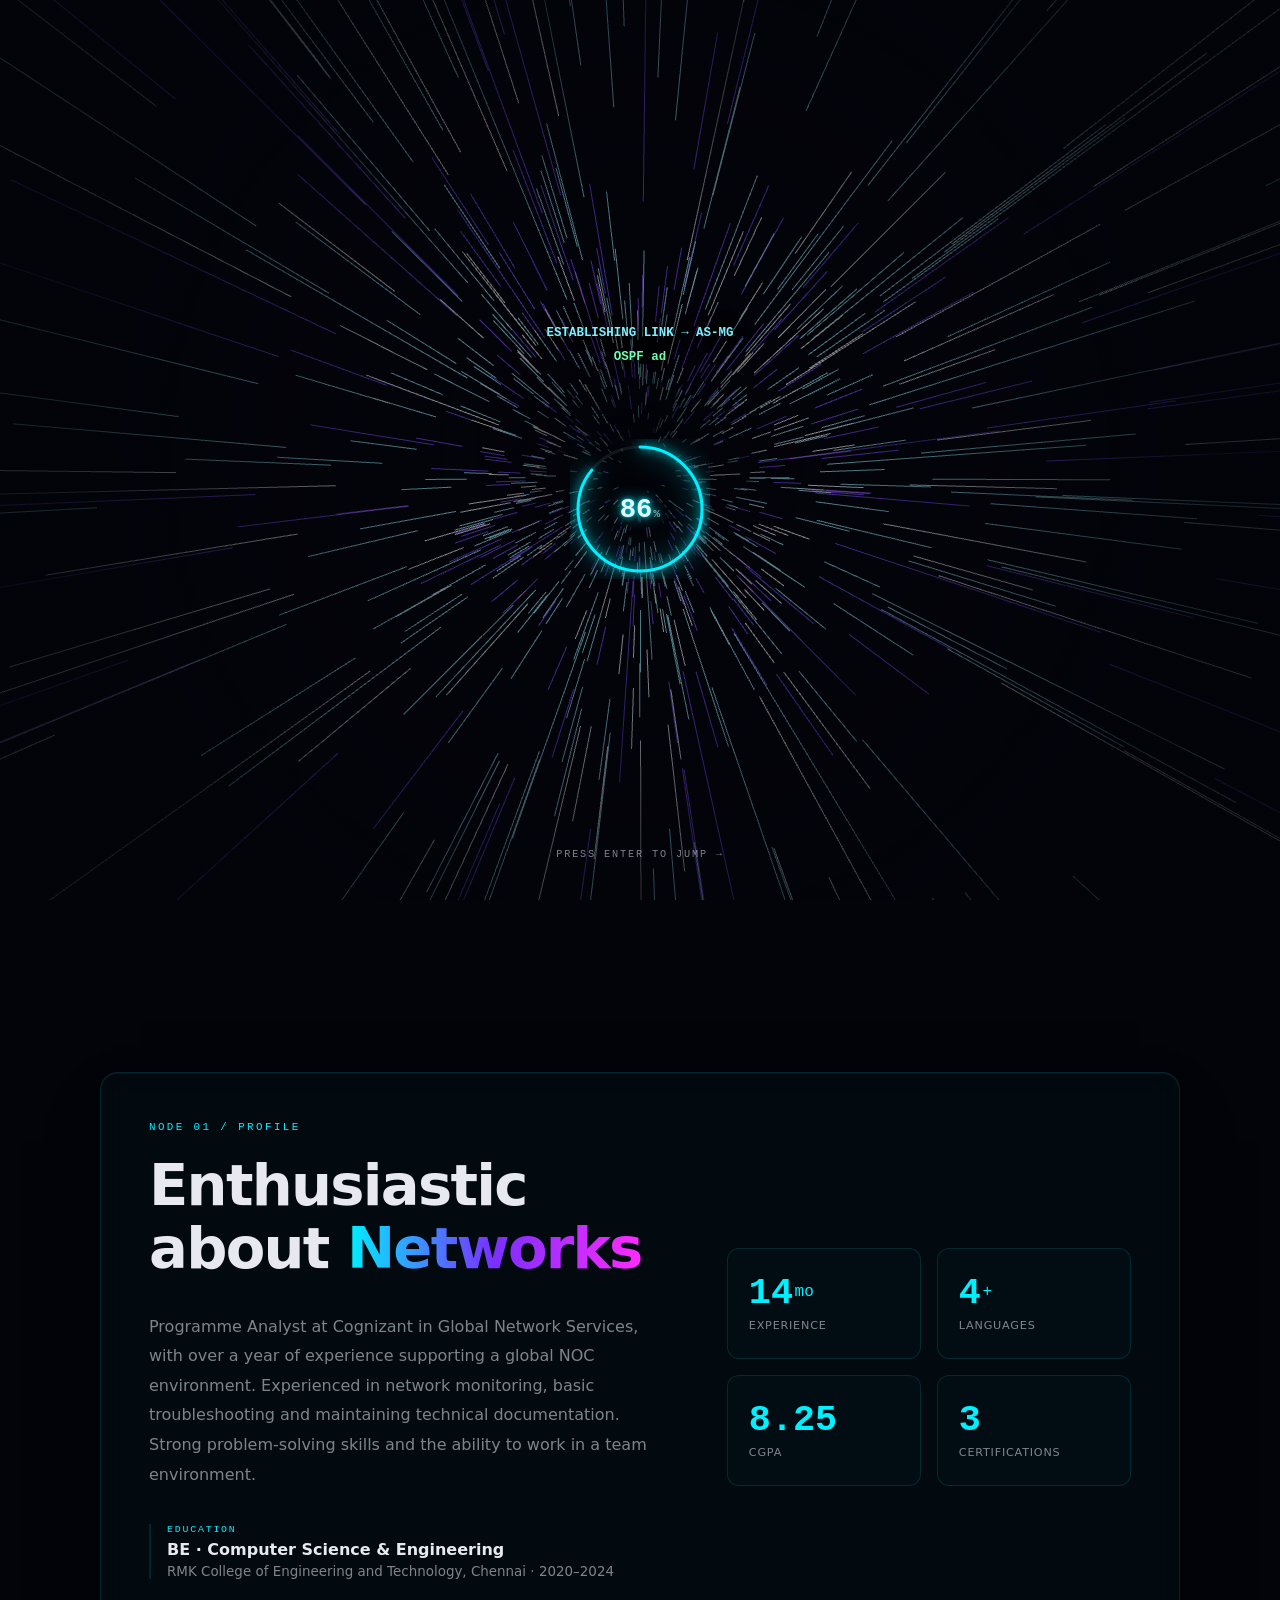
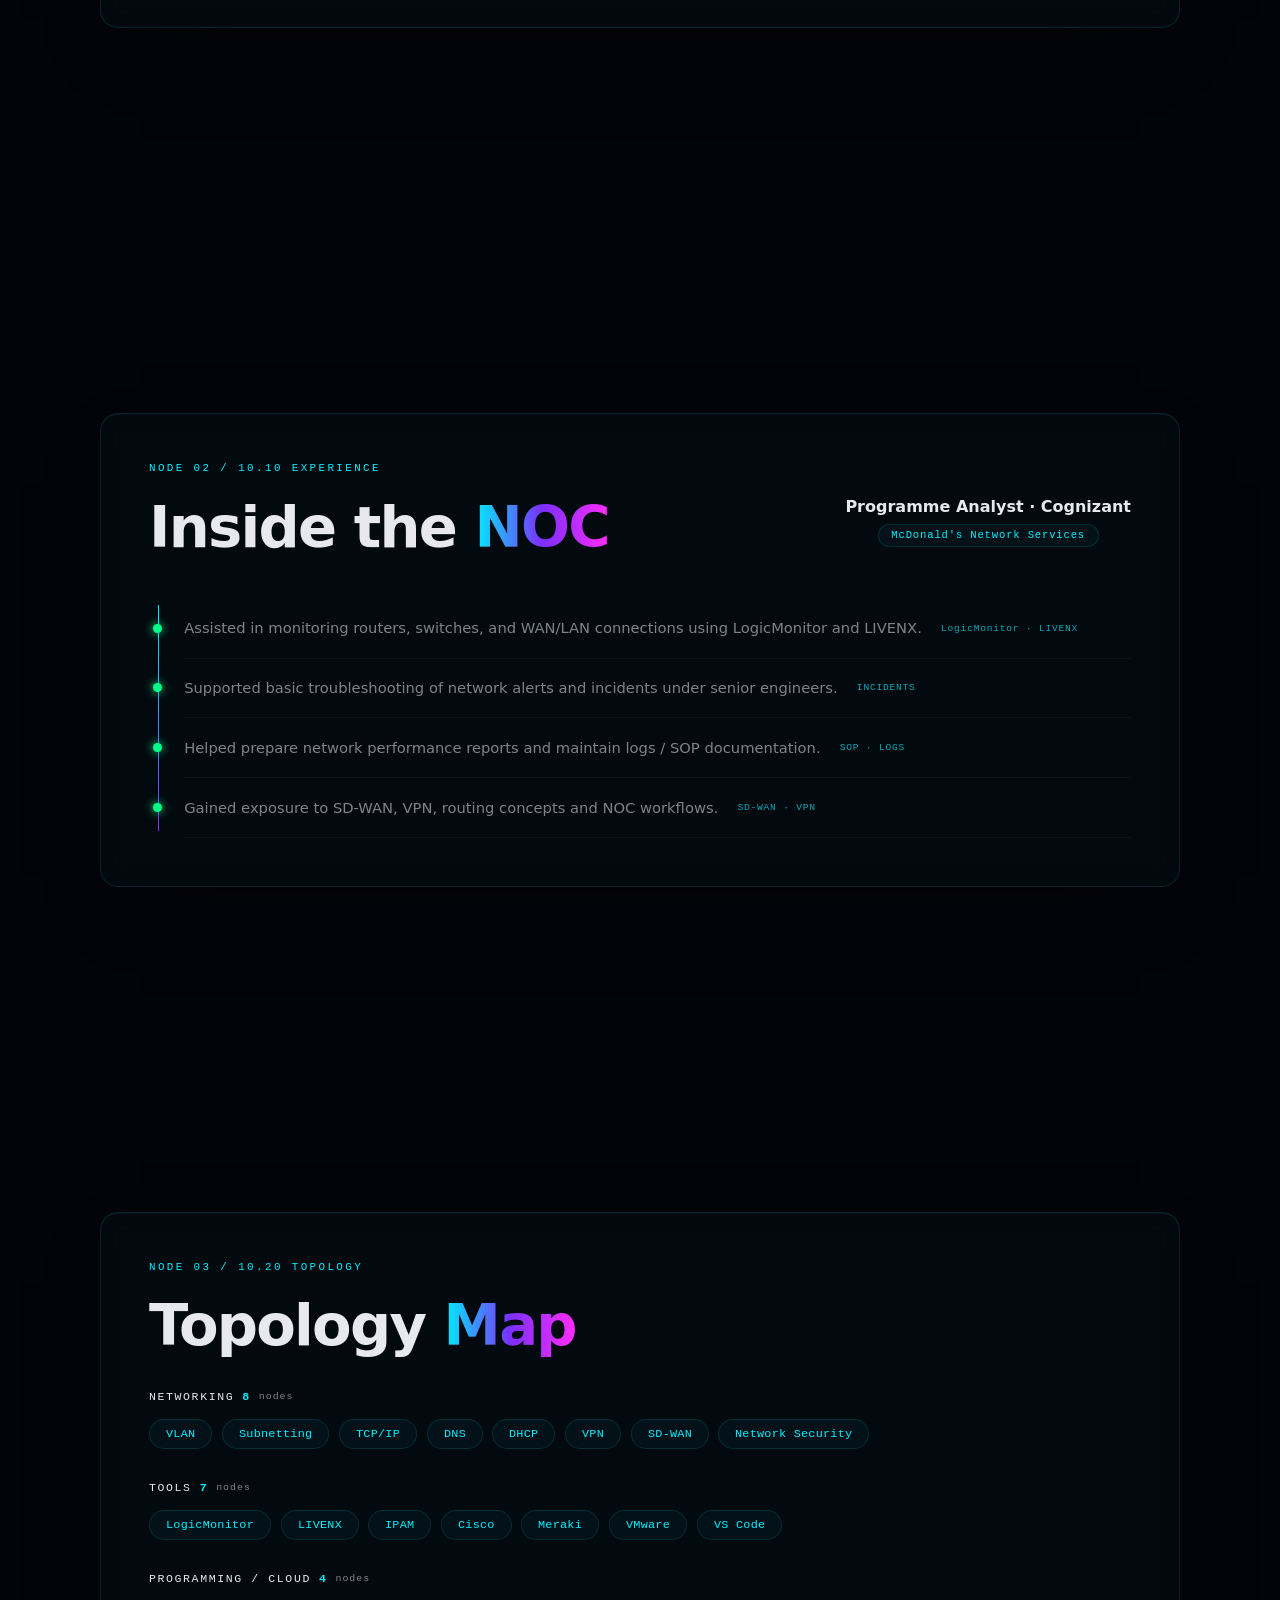
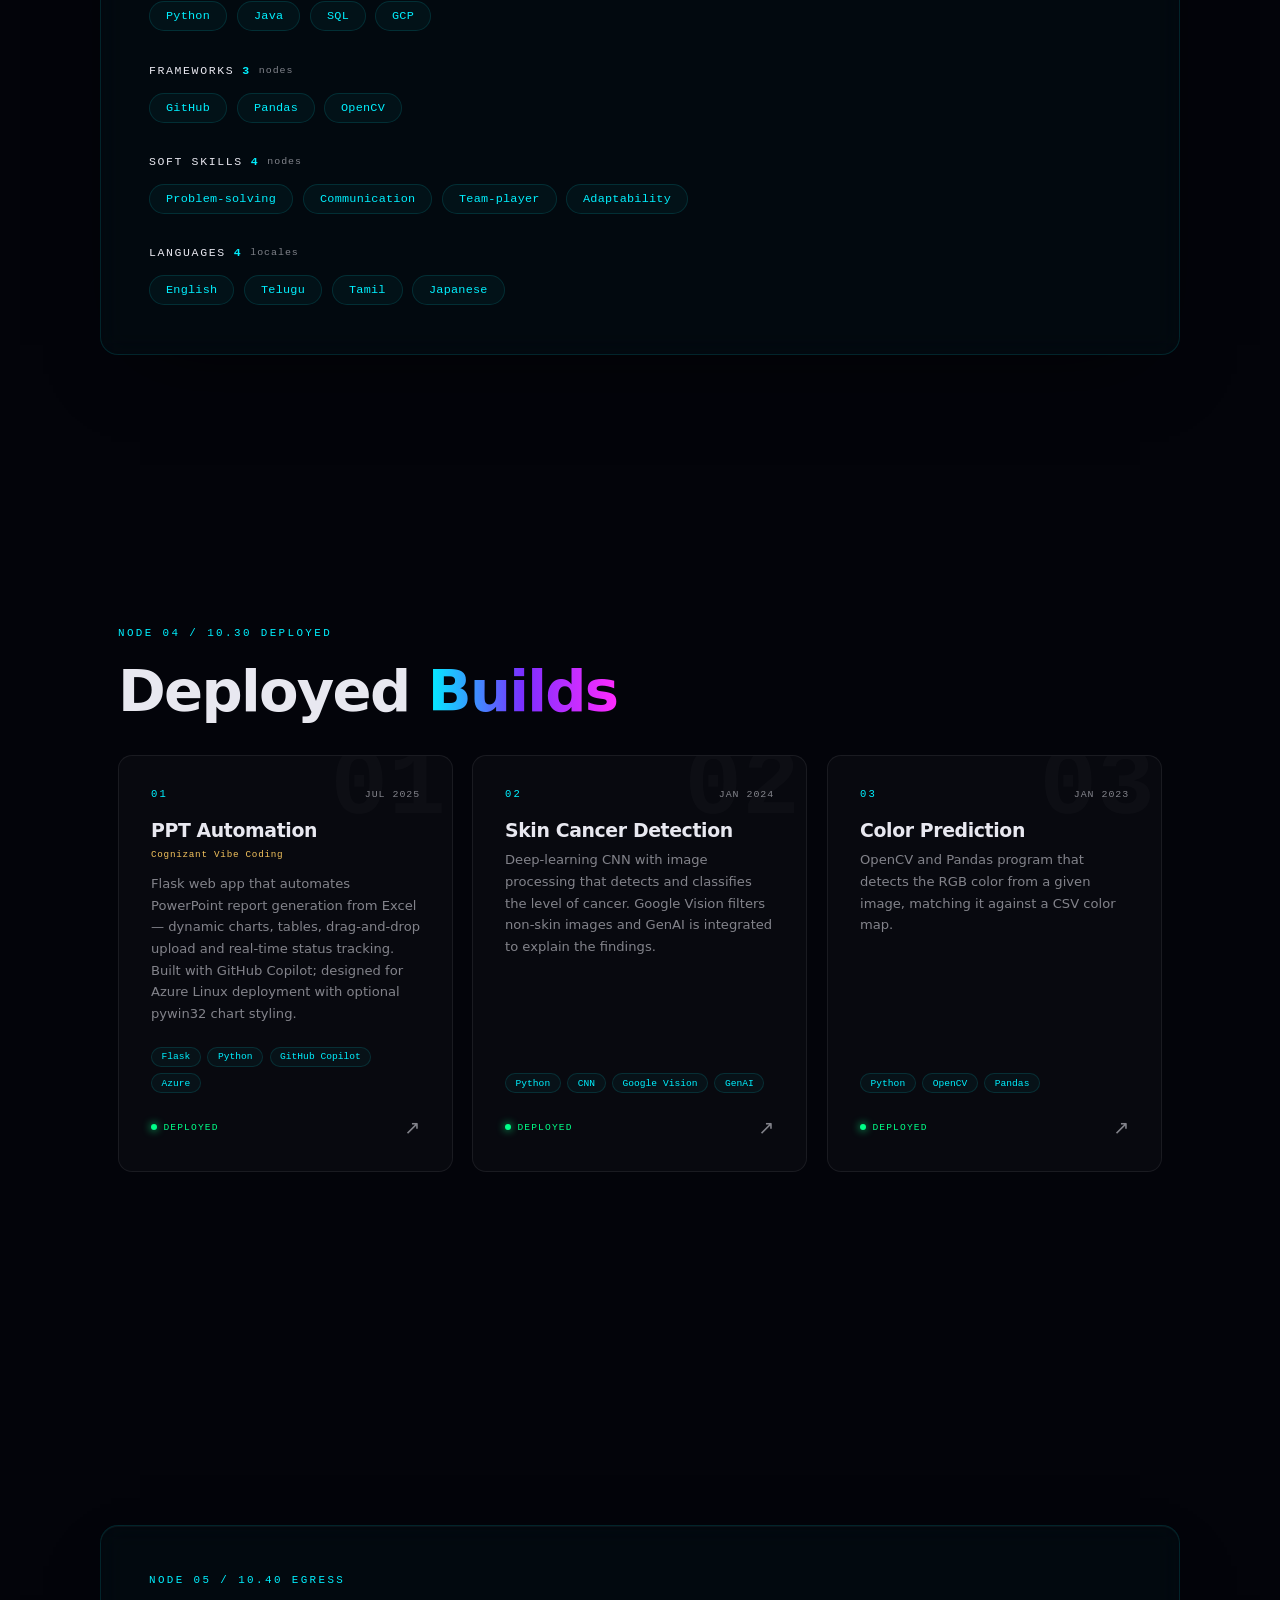
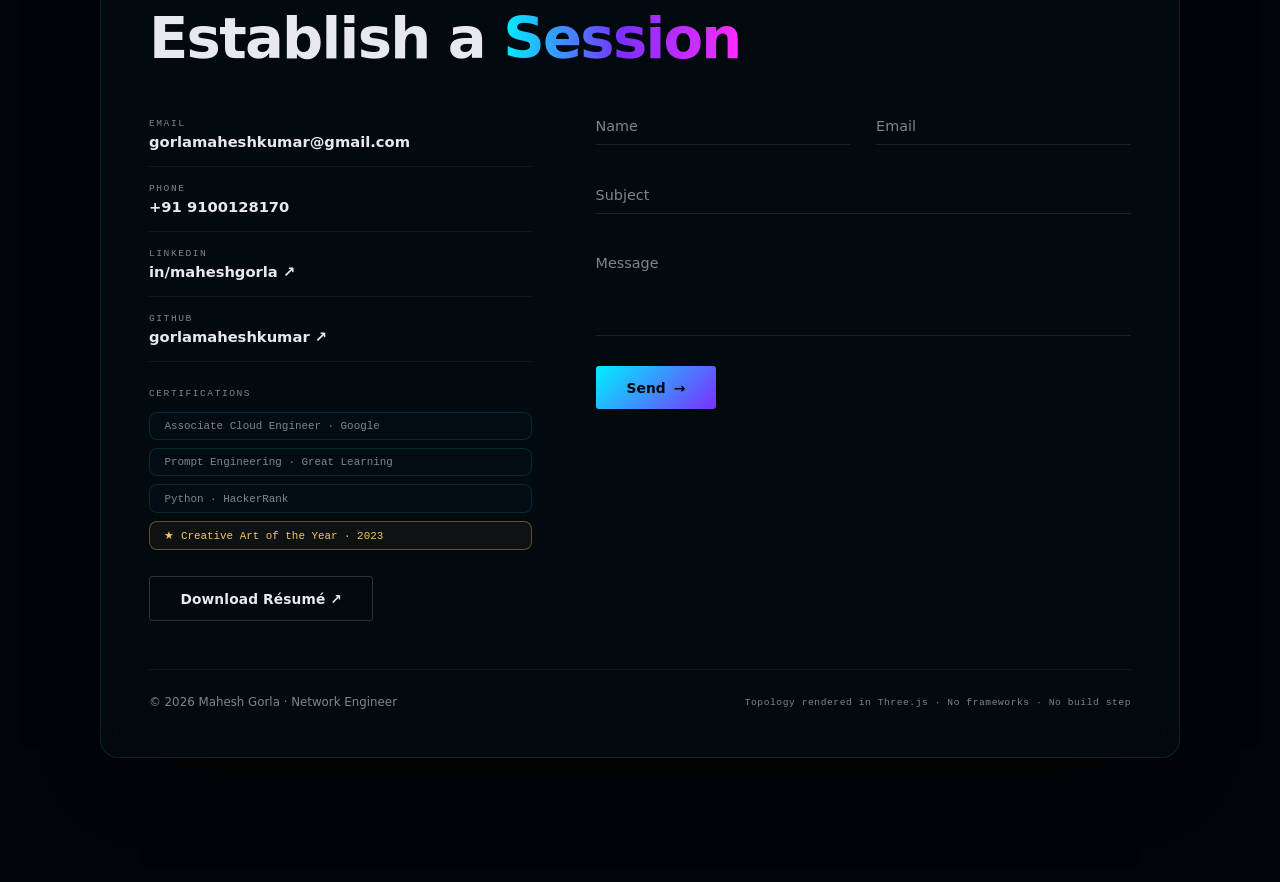
==== index.html @ e157c383 "NOC Portfolio NOC Portfolio" ====
<!DOCTYPE html>
<html lang="en">
<head>
  <meta charset="UTF-8"/>
  <meta name="viewport" content="width=device-width, initial-scale=1.0"/>
  <title>Mahesh Gorla — Programme Analyst</title>
  <meta name="description" content="Mahesh Gorla — Programme Analyst at Cognizant, Global Network Services. Monitoring, troubleshooting and automation. Built with Three.js."/>
  <meta name="theme-color" content="#03040a"/>
  <link rel="stylesheet" href="fonts.css"/>
  <link rel="stylesheet" href="style.css"/>
  <script src="three.min.js"></script>
</head>
<body>

  <!-- ── Preloader: warp jump + boot handshake ── -->
  <div id="preloader" role="status" aria-busy="true" aria-label="Loading">
    <canvas id="bolt" aria-hidden="true"></canvas>
    <div class="pl-center">
      <pre id="pl-log" aria-hidden="true"></pre>
      <div class="pl-ring">
        <svg viewBox="0 0 140 140" aria-hidden="true">
          <circle class="ring-track" cx="70" cy="70" r="62"></circle>
          <circle class="ring-prog" cx="70" cy="70" r="62"></circle>
        </svg>
        <div class="pl-pct"><span id="pl-num">0</span><i>%</i></div>
      </div>
    </div>
    <button type="button" class="pl-skip" id="pl-skip">press Enter to jump →</button>
  </div>

  <!-- ── GPU lattice ── -->
  <canvas id="c"></canvas>

  <!-- ── Scroll progress meridian ── -->
  <div id="meridian"><span id="meridian-fill"></span></div>

  <!-- ── Nav ── -->
  <nav id="nav">
    <a class="logo" href="#hero" aria-label="Home">MG<span>.</span></a>
    <ul class="links">
      <li><a href="#about">01 / Profile</a></li>
      <li><a href="#experience">02 / NOC</a></li>
      <li><a href="#skills">03 / Topology</a></li>
      <li><a href="#projects">04 / Builds</a></li>
      <li><a href="#contact">05 / Egress</a></li>
    </ul>
    <button id="burger" type="button" aria-label="Menu" aria-expanded="false" aria-controls="overlay"><span></span><span></span></button>
  </nav>

  <div id="overlay" class="overlay">
    <ul>
      <li><a href="#about">01 / Profile</a></li>
      <li><a href="#experience">02 / NOC</a></li>
      <li><a href="#skills">03 / Topology</a></li>
      <li><a href="#projects">04 / Builds</a></li>
      <li><a href="#contact">05 / Egress</a></li>
    </ul>
  </div>

  <!-- ════════ HERO / INGRESS ════════ -->
  <section id="hero" class="panel">
    <div class="hero-inner">
      <p class="eyebrow" data-fx>PROGRAMME ANALYST · GLOBAL NETWORK SERVICES</p>
      <h1>
        <span class="line" data-split>Mahesh</span>
        <span class="line grad" data-split>Gorla</span>
      </h1>
      <p class="sub" data-fx>Monitoring routers, switches &amp; WAN/LAN across a global network — 1y 2m at Cognizant.</p>
      <div class="actions" data-fx>
        <a href="#experience" class="btn-p" data-mag>Trace the Route</a>
        <a href="Resume.pdf" target="_blank" rel="noopener noreferrer" class="btn-g" data-mag aria-label="Open résumé PDF (opens in new tab)">Resume <span class="arr" aria-hidden="true">↗</span></a>
      </div>
      <div class="hud" data-fx>
        <span class="led"></span> NODE&nbsp;AS-MG &nbsp;·&nbsp; STATUS&nbsp;<b>UP</b> &nbsp;·&nbsp; UPTIME&nbsp;<b>1y&nbsp;2m</b>
      </div>
    </div>
    <div class="scroll-cue" data-fx><span>scroll</span><i></i></div>
  </section>

  <!-- ════════ NODE 01 / PROFILE ════════ -->
  <section id="about" class="panel">
    <div class="glass wrap">
      <p class="label r">NODE 01 / PROFILE</p>
      <div class="about-grid">
        <div>
          <h2 class="r" data-h2>Enthusiastic about <em>Networks</em></h2>
          <p class="bio r">
            Programme Analyst at Cognizant in Global Network Services, with over a year of
            experience supporting a global NOC environment. Experienced in network monitoring,
            basic troubleshooting and maintaining technical documentation. Strong problem-solving
            skills and the ability to work in a team environment.
          </p>
          <div class="edu r">
            <span class="edu-k">EDUCATION</span>
            <strong>BE · Computer Science &amp; Engineering</strong>
            <span class="edu-v">RMK College of Engineering and Technology, Chennai · 2020–2024</span>
          </div>
        </div>
        <div class="stats r">
          <div class="sc"><span class="sn" data-n="14">0</span><sup>mo</sup><p>Experience</p></div>
          <div class="sc"><span class="sn" data-n="4">0</span><sup>+</sup><p>Languages</p></div>
          <div class="sc"><span class="sn" data-n="8.25" data-dec="2">0</span><p>CGPA</p></div>
          <div class="sc"><span class="sn" data-n="3">0</span><p>Certifications</p></div>
        </div>
      </div>
    </div>
  </section>

  <!-- ════════ NODE 02 / EXPERIENCE / THE NOC ════════ -->
  <section id="experience" class="panel">
    <div class="glass wrap">
      <p class="label r">NODE 02 / 10.10 EXPERIENCE</p>
      <div class="exp-head r">
        <h2 data-h2>Inside the <em>NOC</em></h2>
        <div class="exp-role">
          <strong>Programme Analyst · Cognizant</strong>
          <span class="client-chip">McDonald's Network Services</span>
        </div>
      </div>
      <div class="feed">
        <div class="feed-spine"></div>
        <div class="feed-row r">
          <span class="led-box"><span class="led2"></span></span>
          <p>Assisted in monitoring routers, switches, and WAN/LAN connections using LogicMonitor and LIVENX.</p>
          <span class="feed-tag">LogicMonitor · LIVENX</span>
        </div>
        <div class="feed-row r">
          <span class="led-box"><span class="led2"></span></span>
          <p>Supported basic troubleshooting of network alerts and incidents under senior engineers.</p>
          <span class="feed-tag">INCIDENTS</span>
        </div>
        <div class="feed-row r">
          <span class="led-box"><span class="led2"></span></span>
          <p>Helped prepare network performance reports and maintain logs / SOP documentation.</p>
          <span class="feed-tag">SOP · LOGS</span>
        </div>
        <div class="feed-row r">
          <span class="led-box"><span class="led2"></span></span>
          <p>Gained exposure to SD-WAN, VPN, routing concepts and NOC workflows.</p>
          <span class="feed-tag">SD-WAN · VPN</span>
        </div>
      </div>
    </div>
  </section>

  <!-- ════════ NODE 03 / SKILLS / TOPOLOGY ════════ -->
  <section id="skills" class="panel">
    <div class="glass wrap">
      <p class="label r">NODE 03 / 10.20 TOPOLOGY</p>
      <h2 class="r" data-h2>Topology <em>Map</em></h2>
      <div class="clusters">
        <div class="cluster r">
          <div class="cl-head">NETWORKING <span class="cl-count" data-n="8">0</span><i>nodes</i></div>
          <div class="chips">
            <span data-mag>VLAN</span><span data-mag>Subnetting</span><span data-mag>TCP/IP</span><span data-mag>DNS</span>
            <span data-mag>DHCP</span><span data-mag>VPN</span><span data-mag>SD-WAN</span><span data-mag>Network Security</span>
          </div>
        </div>
        <div class="cluster r">
          <div class="cl-head">TOOLS <span class="cl-count" data-n="7">0</span><i>nodes</i></div>
          <div class="chips">
            <span data-mag>LogicMonitor</span><span data-mag>LIVENX</span><span data-mag>IPAM</span><span data-mag>Cisco</span>
            <span data-mag>Meraki</span><span data-mag>VMware</span><span data-mag>VS Code</span>
          </div>
        </div>
        <div class="cluster r">
          <div class="cl-head">PROGRAMMING / CLOUD <span class="cl-count" data-n="4">0</span><i>nodes</i></div>
          <div class="chips">
            <span data-mag>Python</span><span data-mag>Java</span><span data-mag>SQL</span><span data-mag>GCP</span>
          </div>
        </div>
        <div class="cluster r">
          <div class="cl-head">FRAMEWORKS <span class="cl-count" data-n="3">0</span><i>nodes</i></div>
          <div class="chips">
            <span data-mag>GitHub</span><span data-mag>Pandas</span><span data-mag>OpenCV</span>
          </div>
        </div>
        <div class="cluster r">
          <div class="cl-head">SOFT SKILLS <span class="cl-count" data-n="4">0</span><i>nodes</i></div>
          <div class="chips">
            <span data-mag>Problem-solving</span><span data-mag>Communication</span><span data-mag>Team-player</span><span data-mag>Adaptability</span>
          </div>
        </div>
        <div class="cluster r">
          <div class="cl-head">LANGUAGES <span class="cl-count" data-n="4">0</span><i>locales</i></div>
          <div class="chips">
            <span data-mag>English</span><span data-mag>Telugu</span><span data-mag>Tamil</span><span data-mag>Japanese</span>
          </div>
        </div>
      </div>
    </div>
  </section>

  <!-- ════════ NODE 04 / PROJECTS / DEPLOYED ════════ -->
  <section id="projects" class="panel">
    <div class="wrap">
      <p class="label r">NODE 04 / 10.30 DEPLOYED</p>
      <h2 class="r" data-h2>Deployed <em>Builds</em></h2>
      <div class="proj-grid">

        <a href="https://github.com/gorlamaheshkumar" target="_blank" rel="noopener noreferrer" class="pcard r" data-tilt>
          <span class="pc-watermark">01</span>
          <div class="pc-top"><span class="pc-num">01</span><span class="pc-date">JUL 2025</span></div>
          <h3>PPT Automation</h3>
          <span class="pc-flag">Cognizant Vibe Coding</span>
          <p>Flask web app that automates PowerPoint report generation from Excel — dynamic charts, tables, drag-and-drop upload and real-time status tracking. Built with GitHub Copilot; designed for Azure Linux deployment with optional pywin32 chart styling.</p>
          <div class="pc-tech"><span>Flask</span><span>Python</span><span>GitHub Copilot</span><span>Azure</span></div>
          <div class="pc-foot"><span class="pc-status"><i></i> DEPLOYED</span><span class="pc-arrow" aria-hidden="true">↗</span></div>
        </a>

        <a href="https://github.com/gorlamaheshkumar" target="_blank" rel="noopener noreferrer" class="pcard r" data-tilt>
          <span class="pc-watermark">02</span>
          <div class="pc-top"><span class="pc-num">02</span><span class="pc-date">JAN 2024</span></div>
          <h3>Skin Cancer Detection</h3>
          <p>Deep-learning CNN with image processing that detects and classifies the level of cancer. Google Vision filters non-skin images and GenAI is integrated to explain the findings.</p>
          <div class="pc-tech"><span>Python</span><span>CNN</span><span>Google Vision</span><span>GenAI</span></div>
          <div class="pc-foot"><span class="pc-status"><i></i> DEPLOYED</span><span class="pc-arrow" aria-hidden="true">↗</span></div>
        </a>

        <a href="https://github.com/gorlamaheshkumar" target="_blank" rel="noopener noreferrer" class="pcard r" data-tilt>
          <span class="pc-watermark">03</span>
          <div class="pc-top"><span class="pc-num">03</span><span class="pc-date">JAN 2023</span></div>
          <h3>Color Prediction</h3>
          <p>OpenCV and Pandas program that detects the RGB color from a given image, matching it against a CSV color map.</p>
          <div class="pc-tech"><span>Python</span><span>OpenCV</span><span>Pandas</span></div>
          <div class="pc-foot"><span class="pc-status"><i></i> DEPLOYED</span><span class="pc-arrow" aria-hidden="true">↗</span></div>
        </a>

      </div>
      <div class="proj-foot r">
        <a href="https://github.com/gorlamaheshkumar" target="_blank" rel="noopener noreferrer" class="btn-g" data-mag aria-label="All builds on GitHub (opens in new tab)">All builds on GitHub →</a>
      </div>
    </div>
  </section>

  <!-- ════════ NODE 05 / EGRESS / CONTACT ════════ -->
  <section id="contact" class="panel">
    <div class="glass wrap">
      <p class="label r">NODE 05 / 10.40 EGRESS</p>
      <h2 class="r" data-h2>Establish a <em>Session</em></h2>
      <div class="contact-grid">
        <div class="c-info r">
          <button class="ci copy" data-copy="gorlamaheshkumar@gmail.com">
            <span>EMAIL</span><strong>gorlamaheshkumar@gmail.com</strong>
          </button>
          <button class="ci copy" data-copy="+91 9100128170">
            <span>PHONE</span><strong>+91 9100128170</strong>
          </button>
          <a class="ci" href="https://www.linkedin.com/in/maheshgorla" target="_blank" rel="noopener noreferrer" aria-label="LinkedIn profile (opens in new tab)">
            <span>LINKEDIN</span><strong>in/maheshgorla ↗</strong>
          </a>
          <a class="ci" href="https://github.com/gorlamaheshkumar" target="_blank" rel="noopener noreferrer" aria-label="GitHub profile (opens in new tab)">
            <span>GITHUB</span><strong>gorlamaheshkumar ↗</strong>
          </a>
          <div class="certs">
            <span class="certs-k">CERTIFICATIONS</span>
            <span class="cert-chip">Associate Cloud Engineer · Google</span>
            <span class="cert-chip">Prompt Engineering · Great Learning</span>
            <span class="cert-chip">Python · HackerRank</span>
            <span class="cert-chip gold" data-mag>★ Creative Art of the Year · 2023</span>
          </div>
          <a href="Resume.pdf" target="_blank" rel="noopener noreferrer" class="btn-g res-btn" data-mag aria-label="Download résumé PDF (opens in new tab)">Download Résumé ↗</a>
        </div>

        <form id="cf" class="r">
          <div class="row2">
            <div class="fg"><input id="fn" type="text" placeholder=" " required/><label for="fn">Name</label><i></i></div>
            <div class="fg"><input id="fe" type="email" placeholder=" " required/><label for="fe">Email</label><i></i></div>
          </div>
          <div class="fg"><input id="fs" type="text" placeholder=" " required/><label for="fs">Subject</label><i></i></div>
          <div class="fg"><textarea id="fm" rows="4" placeholder=" " required></textarea><label for="fm">Message</label><i></i></div>
          <button type="submit" class="btn-p sub-btn" data-mag><span>Send</span><span class="arr" aria-hidden="true">→</span></button>
          <p id="cf-status" class="sr-only" role="status" aria-live="polite"></p>
        </form>
      </div>
      <footer>
        <span>© 2026 Mahesh Gorla · Network Engineer</span>
        <span class="fm">Topology rendered in Three.js · No frameworks · No build step</span>
      </footer>
    </div>
  </section>

  <!-- copy toast -->
  <div id="toast"></div>

  <script src="main.js"></script>
</body>
</html>
---- fonts.css ----
/* ── Local fonts (no CDN dependency) ── */

/* Space Grotesk — display / headings */
@font-face{font-family:'Space Grotesk';font-style:normal;font-weight:300;font-display:swap;src:url('fonts/SpaceGrotesk-300.woff2') format('woff2')}
@font-face{font-family:'Space Grotesk';font-style:normal;font-weight:400;font-display:swap;src:url('fonts/SpaceGrotesk-400.woff2') format('woff2')}
@font-face{font-family:'Space Grotesk';font-style:normal;font-weight:500;font-display:swap;src:url('fonts/SpaceGrotesk-500.woff2') format('woff2')}
@font-face{font-family:'Space Grotesk';font-style:normal;font-weight:700;font-display:swap;src:url('fonts/SpaceGrotesk-700.woff2') format('woff2')}

/* Inter — body */
@font-face{font-family:'Inter';font-style:normal;font-weight:400;font-display:swap;src:url('fonts/Inter-400.woff2') format('woff2')}
@font-face{font-family:'Inter';font-style:normal;font-weight:500;font-display:swap;src:url('fonts/Inter-500.woff2') format('woff2')}
@font-face{font-family:'Inter';font-style:normal;font-weight:600;font-display:swap;src:url('fonts/Inter-600.woff2') format('woff2')}
@font-face{font-family:'Inter';font-style:normal;font-weight:700;font-display:swap;src:url('fonts/Inter-700.woff2') format('woff2')}

/* JetBrains Mono — technical / NOC flavor */
@font-face{font-family:'JetBrains Mono';font-style:normal;font-weight:400;font-display:swap;src:url('fonts/JetBrainsMono-400.woff2') format('woff2')}
@font-face{font-family:'JetBrains Mono';font-style:normal;font-weight:700;font-display:swap;src:url('fonts/JetBrainsMono-700.woff2') format('woff2')}
---- style.css ----
/* ════════ Reset ════════ */
*,*::before,*::after{box-sizing:border-box;margin:0;padding:0}

:root{
  --bg:#03040a;
  --c1:#00f0ff;        /* signal cyan */
  --c2:#7b2fff;        /* aggregation purple */
  --c3:#ff2bff;        /* terminus magenta */
  --w:#e8e8f0;
  --dim:rgba(232,232,240,.55);   /* ~5:1 over --bg, passes WCAG AA */
  --dim2:rgba(232,232,240,.55);  /* ~5:1 over --bg, passes WCAG AA */
  --amber:#ffb020;
  --green:#00ff88;
  --gold:#f5c45e;
  --line:rgba(232,232,240,.1);
  --glass:rgba(0,240,255,.025);
  --glass-bd:rgba(0,240,255,.12);

  --f:'Inter',system-ui,-apple-system,'Segoe UI',Arial,sans-serif;
  --mono:'JetBrains Mono','Fira Code','Cascadia Code',Consolas,ui-monospace,monospace;

  --e1:cubic-bezier(.16,1,.3,1);     /* easeOutExpo */
  --e2:cubic-bezier(.76,0,.24,1);    /* easeInOutQuart */
  --e3:cubic-bezier(.34,1.56,.64,1); /* easeOutBack */
}

html{scroll-behavior:smooth;font-size:16px}
body{
  background:var(--bg);color:var(--w);
  font-family:var(--f);overflow-x:hidden;
  -webkit-font-smoothing:antialiased;
}
body.lock{overflow:hidden}
a{color:inherit;text-decoration:none}
em{font-style:normal;background:linear-gradient(90deg,var(--c1),var(--c2),var(--c3));-webkit-background-clip:text;background-clip:text;-webkit-text-fill-color:transparent}
strong{font-weight:600;color:var(--w)}
button{font-family:inherit;border:none;background:none;color:inherit;cursor:pointer}
/* keyboard focus ring (WCAG 2.4.7) */
a:focus-visible,button:focus-visible,input:focus-visible,textarea:focus-visible,[tabindex]:focus-visible{outline:2px solid var(--c1);outline-offset:3px;border-radius:2px}
.num,sup,.sn{font-variant-numeric:tabular-nums;font-feature-settings:'tnum' 1}
.sr-only{position:absolute;width:1px;height:1px;padding:0;margin:-1px;overflow:hidden;clip:rect(0,0,0,0);white-space:nowrap;border:0}

/* ════════ Preloader (warp jump, over the tunnel) ════════ */
#preloader{
  position:fixed;inset:0;z-index:1000;
  background:radial-gradient(circle at 50% 50%, rgba(3,4,10,.32), rgba(3,4,10,.86) 74%);
  display:flex;align-items:center;justify-content:center;
}
#bolt{position:absolute;inset:0;width:100%;height:100%;z-index:1;pointer-events:none}
.pl-center{position:relative;z-index:2;display:flex;flex-direction:column;align-items:center;gap:2rem}
.pl-center::before{content:'';position:absolute;inset:-50px -80px;z-index:-1;
  background:radial-gradient(ellipse at center, rgba(2,3,8,.82), rgba(2,3,8,0) 72%)}
#pl-log{
  font-family:var(--mono);font-size:.78rem;font-weight:700;line-height:1.95;
  color:#eaf6ff;min-height:5.4rem;white-space:pre-wrap;text-align:center;
  text-shadow:0 0 6px rgba(0,0,0,.95),0 0 16px rgba(0,0,0,.75);
}
#pl-log .ok{color:#6effb0}
#pl-log .cy{color:#7fefff}
#preloader.linkup #pl-log .final{color:#6effb0}

/* circular percentage ring */
.pl-ring{position:relative;width:140px;height:140px;display:grid;place-items:center}
.pl-ring svg{width:140px;height:140px;transform:rotate(-90deg)}
.ring-track{fill:none;stroke:rgba(255,255,255,.07);stroke-width:3}
.ring-prog{
  fill:none;stroke:var(--c1);stroke-width:3;stroke-linecap:round;
  filter:drop-shadow(0 0 5px var(--c1)) drop-shadow(0 0 12px rgba(0,240,255,.6));
  animation:ringGlow 1.5s ease-in-out infinite;
}
@keyframes ringGlow{
  0%,100%{filter:drop-shadow(0 0 4px var(--c1)) drop-shadow(0 0 9px rgba(0,240,255,.5))}
  50%{filter:drop-shadow(0 0 9px var(--c1)) drop-shadow(0 0 22px rgba(0,240,255,.9))}
}
.pl-pct{
  position:absolute;font-family:var(--mono);font-weight:700;font-size:1.7rem;
  color:#dffaff;text-shadow:0 0 14px rgba(0,240,255,.85),0 0 4px rgba(0,240,255,.9);
  font-variant-numeric:tabular-nums;
}
.pl-pct i{font-style:normal;font-size:.72rem;opacity:.6;margin-left:1px}
.pl-skip{
  position:absolute;bottom:2.5rem;font-family:var(--mono);font-size:.64rem;
  letter-spacing:.18em;text-transform:uppercase;color:var(--dim2);cursor:pointer;z-index:3;
}

/* hide chrome + hero content while the warp plays */
body.loading #nav, body.loading #meridian{opacity:0!important;pointer-events:none}
body.loading #hero .hero-inner, body.loading #hero .scroll-cue{opacity:0!important}

/* ════════ Canvas ════════ */
#c{position:fixed;inset:0;z-index:0;pointer-events:none}

/* ════════ Meridian ════════ */
#meridian{position:fixed;top:0;right:0;width:1px;height:100%;background:rgba(255,255,255,.05);z-index:90}
#meridian-fill{position:absolute;top:0;left:0;width:100%;height:0;background:linear-gradient(to bottom,var(--c1),var(--c2));box-shadow:0 0 8px var(--c1)}

/* ════════ Nav ════════ */
#nav{
  position:fixed;top:0;left:0;right:0;z-index:200;
  display:flex;align-items:center;justify-content:space-between;
  padding:1.6rem 3rem;transition:background .4s,backdrop-filter .4s,border-color .4s;
  border-bottom:1px solid transparent;
}
#nav.on{background:rgba(3,4,10,.7);backdrop-filter:blur(16px);border-color:var(--line)}
.logo{font-family:var(--mono);font-size:1.2rem;font-weight:700;letter-spacing:-.02em}
.logo span{color:var(--c1)}
.links{display:flex;gap:2.2rem;list-style:none}
.links a{font-family:var(--mono);font-size:.7rem;font-weight:700;letter-spacing:.12em;text-transform:uppercase;color:rgba(232,232,240,.92);transition:color .25s;position:relative}
.links a::after{content:'';position:absolute;bottom:-4px;left:0;width:0;height:1px;background:var(--c1);transition:width .3s var(--e1)}
.links a:hover{color:var(--w)}
.links a:hover::after{width:100%}
#burger{display:none;flex-direction:column;gap:6px;cursor:pointer;background:none;border:0;padding:0}
#burger span{width:22px;height:1.5px;background:var(--w);transition:.3s var(--e1)}
#burger.x span:first-child{transform:translateY(3.7px) rotate(45deg)}
#burger.x span:last-child{transform:translateY(-3.7px) rotate(-45deg)}

.overlay{position:fixed;inset:0;background:rgba(3,4,10,.97);backdrop-filter:blur(20px);z-index:190;display:flex;align-items:center;justify-content:center;transform:translateX(-100%);transition:transform .55s var(--e2)}
.overlay.open{transform:none}
.overlay ul{list-style:none;text-align:center}
.overlay a{font-family:var(--mono);font-size:clamp(1.6rem,6vw,3rem);font-weight:700;display:block;padding:.5rem;color:var(--dim);transition:color .3s}
.overlay a:hover{color:var(--c1)}

/* ════════ Sections / panels ════════ */
.panel{position:relative;z-index:1;min-height:100vh;display:flex;align-items:center;padding:7rem 0}
.wrap{width:100%;max-width:1140px;margin:0 auto;padding:3rem}
.glass.wrap{
  max-width:1080px;border-radius:18px;
  background:var(--glass);border:1px solid var(--glass-bd);
  backdrop-filter:blur(13px);
  box-shadow:0 30px 80px -40px rgba(0,0,0,.8),inset 0 1px 0 rgba(255,255,255,.04);
  transform:scale(.86);opacity:0;transition:transform .9s var(--e1),opacity .9s var(--e1);
}
.glass.wrap.shown{transform:none;opacity:1}
/* backdrop-filter fallbacks: opaque tints where blur is unsupported or too costly */
@supports not (backdrop-filter: blur(1px)){
  .glass.wrap{background:rgba(6,8,18,.86)}
  #nav.on{background:rgba(3,4,10,.92)}
  .overlay{background:rgba(3,4,10,.99)}
}
@media (hover:none), (pointer:coarse){
  .glass.wrap{backdrop-filter:none;background:rgba(6,8,18,.85)}
  #nav.on{backdrop-filter:none;background:rgba(3,4,10,.9)}
  .overlay{backdrop-filter:none;background:rgba(3,4,10,.98)}
}
.label{font-family:var(--mono);font-size:.68rem;letter-spacing:.22em;text-transform:uppercase;color:var(--c1);margin-bottom:1.4rem}
h2{font-size:clamp(2rem,4.6vw,3.6rem);font-weight:700;line-height:1.08;letter-spacing:-.03em;margin-bottom:2rem}

/* reveal helpers */
.r{opacity:0;transform:translateY(34px);transition:opacity .8s var(--e1),transform .8s var(--e1)}
.r.on{opacity:1;transform:none}
[data-h2] .ln{display:block;overflow:hidden}
[data-h2] .ln>span{display:block;transform:translateY(110%);transition:transform .9s var(--e1)}
[data-h2].on .ln>span{transform:none}

/* ════════ Buttons ════════ */
.btn-p,.btn-g{display:inline-flex;align-items:center;gap:.5rem;padding:.85rem 1.9rem;border-radius:3px;font-size:.86rem;font-weight:600;letter-spacing:.01em;transition:all .3s var(--e1);will-change:transform}
.btn-p{background:linear-gradient(135deg,var(--c1),var(--c2));color:#03040a;position:relative;overflow:hidden}
.btn-p::before{content:'';position:absolute;inset:0;background:linear-gradient(135deg,var(--c2),var(--c1));opacity:0;transition:opacity .3s}
.btn-p:hover::before{opacity:1}
.btn-p>*{position:relative}
.btn-g{background:transparent;color:var(--w);border:1px solid rgba(232,232,240,.18)}
.btn-g:hover{border-color:var(--c1);color:var(--c1);box-shadow:0 0 24px rgba(0,240,255,.1)}
.arr{display:inline-block;transition:transform .3s var(--e1)}
.btn-g:hover .arr{transform:translate(3px,-3px)}

/* ════════ Hero ════════ */
#hero{align-items:center}
.hero-inner{max-width:1140px;margin:0 auto;padding:0 3rem;width:100%}
.eyebrow{font-family:var(--mono);font-size:.74rem;letter-spacing:.2em;text-transform:uppercase;color:var(--c1);margin-bottom:1.6rem}
h1{font-size:clamp(4rem,13vw,11rem);font-weight:900;line-height:.9;letter-spacing:-.045em;margin-bottom:2rem}
h1 .line{display:block;overflow:hidden;padding:0 .04em}
h1 .grad{background:linear-gradient(95deg,var(--c1) 0%,var(--c2) 52%,var(--c3) 100%);-webkit-background-clip:text;background-clip:text;-webkit-text-fill-color:transparent}
h1 .ch{display:inline-block;transform:translateY(110%);will-change:transform}
.sub{font-size:1.02rem;color:var(--dim);letter-spacing:.01em;margin-bottom:2.6rem;max-width:32ch}
.actions{display:flex;gap:1rem;flex-wrap:wrap;margin-bottom:2.4rem}
.hud{display:inline-flex;align-items:center;gap:.55rem;font-family:var(--mono);font-size:.68rem;letter-spacing:.1em;color:var(--dim);padding:.5rem .9rem;border:1px solid var(--line);border-radius:100px;background:rgba(0,240,255,.02)}
.hud b{color:var(--green);font-weight:700}
.led{width:7px;height:7px;border-radius:50%;background:var(--green);box-shadow:0 0 8px var(--green);animation:blink 2.4s infinite}
@keyframes blink{0%,100%{opacity:1}50%{opacity:.35}}
.scroll-cue{position:absolute;bottom:3rem;right:3rem;display:flex;flex-direction:column;align-items:center;gap:.55rem;font-family:var(--mono);font-size:.6rem;letter-spacing:.16em;text-transform:uppercase;color:var(--dim2)}
.scroll-cue i{width:1px;height:46px;background:linear-gradient(to bottom,var(--c1),transparent);animation:pulse 2s ease-in-out infinite}
@keyframes pulse{0%,100%{opacity:.3}50%{opacity:1}}

/* ════════ About ════════ */
.about-grid{display:grid;grid-template-columns:1.25fr 1fr;gap:4.5rem;align-items:center}
.bio{color:var(--dim);line-height:1.85;font-size:1rem;margin-bottom:2.2rem}
.edu{display:flex;flex-direction:column;gap:.3rem;padding-left:1rem;border-left:2px solid var(--glass-bd)}
.edu-k{font-family:var(--mono);font-size:.62rem;letter-spacing:.18em;color:var(--c1)}
.edu-v{font-size:.84rem;color:var(--dim)}
.stats{display:grid;grid-template-columns:1fr 1fr;gap:1rem}
.sc{padding:1.6rem 1.3rem;border:1px solid var(--glass-bd);border-radius:12px;background:rgba(0,240,255,.02);transition:transform .3s var(--e1),border-color .3s;will-change:transform}
.sc:hover{transform:translateY(-4px);border-color:rgba(0,240,255,.35)}
.sn{font-family:var(--mono);font-size:2.3rem;font-weight:700;color:var(--c1);line-height:1}
sup{font-family:var(--mono);font-size:1rem;color:var(--c1);vertical-align:super;margin-left:.1rem}
.sc p{font-size:.7rem;color:var(--dim);margin-top:.5rem;letter-spacing:.07em;text-transform:uppercase}

/* ════════ Experience ════════ */
.exp-head{display:flex;flex-wrap:wrap;justify-content:space-between;align-items:flex-start;gap:1.5rem;margin-bottom:2.5rem}
.exp-head h2{margin-bottom:0}
.exp-role{display:flex;flex-direction:column;gap:.5rem;align-items:center;text-align:center}
.exp-role strong{font-size:1rem}
.client-chip{font-family:var(--mono);font-size:.66rem;letter-spacing:.08em;padding:.3rem .8rem;border:1px solid var(--glass-bd);border-radius:100px;color:var(--c1);background:rgba(0,240,255,.04)}
.feed{position:relative;padding-left:2.2rem}
.feed-spine{position:absolute;left:.55rem;top:.4rem;bottom:.4rem;width:1px;background:linear-gradient(to bottom,var(--c1),var(--c2));transform:scaleY(0);transform-origin:top;transition:transform 1s var(--e1)}
.feed.on .feed-spine{transform:scaleY(1)}
.feed-row{display:grid;grid-template-columns:auto 1fr auto;align-items:center;gap:1.2rem;padding:1.1rem 0;border-bottom:1px solid rgba(255,255,255,.04)}
.feed-row p{font-size:.92rem;color:var(--dim);line-height:1.6}
.led-box{position:absolute;left:0;width:1.1rem;display:flex;justify-content:center}
.led2{width:9px;height:9px;border-radius:50%;background:var(--amber);box-shadow:0 0 8px var(--amber);transition:background .5s,box-shadow .5s}
.feed-row.ack .led2{background:var(--green);box-shadow:0 0 10px var(--green);animation:ackPing .45s var(--e3)}
@keyframes ackPing{0%{transform:scale(1)}45%{transform:scale(1.5)}100%{transform:scale(1)}}
.feed-tag{font-family:var(--mono);font-size:.6rem;letter-spacing:.08em;color:var(--c1);white-space:nowrap;opacity:.7}

/* ════════ Skills / clusters ════════ */
.clusters{display:flex;flex-direction:column;gap:2rem}
.cluster{transition:opacity .4s var(--e1)}
.clusters.focus .cluster:not(.hot){opacity:.32}
.cl-head{font-family:var(--mono);font-size:.72rem;letter-spacing:.14em;color:var(--w);margin-bottom:1rem;display:flex;align-items:center;gap:.5rem}
.cl-count{color:var(--c1);font-weight:700}
.cl-head i{font-style:normal;color:var(--dim2);font-size:.62rem;letter-spacing:.1em}
.chips{display:flex;flex-wrap:wrap;gap:.6rem}
.chips span{
  font-family:var(--mono);font-size:.74rem;letter-spacing:.02em;
  padding:.45rem 1rem;border:1px solid var(--glass-bd);border-radius:100px;
  color:var(--c1);background:rgba(0,240,255,.04);
  transition:border-color .3s,background .3s,box-shadow .3s,color .3s;
  will-change:transform;cursor:default;
}
.chips span:hover{border-color:var(--c1);background:rgba(0,240,255,.1);box-shadow:0 0 18px rgba(0,240,255,.18)}

/* ════════ Projects ════════ */
.proj-grid{display:grid;grid-template-columns:repeat(3,1fr);gap:1.2rem;margin-top:1rem}
.pcard{position:relative;display:flex;flex-direction:column;padding:2rem;border-radius:14px;border:1px solid rgba(255,255,255,.07);background:rgba(255,255,255,.022);overflow:hidden;transition:border-color .3s,transform .15s var(--e1);transform-style:preserve-3d;will-change:transform}
.pcard:hover{border-color:rgba(0,240,255,.25)}
.pc-watermark{position:absolute;top:-1rem;right:.4rem;font-family:var(--mono);font-size:6rem;font-weight:700;color:rgba(255,255,255,.022);line-height:1;pointer-events:none}
.pc-glow{position:absolute;width:300px;height:300px;border-radius:50%;background:radial-gradient(circle,rgba(0,240,255,.13),transparent 65%);pointer-events:none;opacity:0;transition:opacity .3s;transform:translate(-50%,-50%);left:0;top:0}
.pcard:hover .pc-glow{opacity:1}
.pc-top{display:flex;justify-content:space-between;align-items:center;margin-bottom:1.2rem;position:relative}
.pc-num{font-family:var(--mono);font-size:.66rem;letter-spacing:.2em;color:var(--c1)}
.pc-date{font-family:var(--mono);font-size:.62rem;letter-spacing:.1em;color:var(--dim2)}
.pcard h3{font-size:1.18rem;font-weight:700;letter-spacing:-.02em;margin-bottom:.5rem;position:relative}
.pc-flag{font-family:var(--mono);font-size:.58rem;letter-spacing:.08em;color:var(--gold);margin-bottom:.8rem;display:inline-block}
.pcard p{font-size:.82rem;line-height:1.65;color:var(--dim);margin-bottom:1.4rem;position:relative;flex:1}
.pc-tech{display:flex;flex-wrap:wrap;gap:.4rem;margin-bottom:1.4rem;position:relative}
.pc-tech span{font-family:var(--mono);font-size:.6rem;padding:.22rem .6rem;border:1px solid var(--glass-bd);border-radius:100px;color:var(--c1);background:rgba(0,240,255,.04)}
.pc-foot{display:flex;justify-content:space-between;align-items:center;position:relative}
.pc-status{font-family:var(--mono);font-size:.6rem;letter-spacing:.12em;color:var(--green);display:flex;align-items:center;gap:.4rem}
.pc-status i{width:6px;height:6px;border-radius:50%;background:var(--green);box-shadow:0 0 8px var(--green)}
.pc-arrow{font-size:1.2rem;color:var(--dim2);transition:color .3s,transform .3s var(--e1)}
.pcard:hover .pc-arrow{color:var(--c1);transform:translate(3px,-3px)}
.proj-foot{margin-top:2.2rem;text-align:center}

/* ════════ Contact ════════ */
.contact-grid{display:grid;grid-template-columns:1fr 1.4fr;gap:4rem;align-items:start}
.c-info{display:flex;flex-direction:column;gap:0}
.ci{display:flex;flex-direction:column;gap:.25rem;padding:1rem 0;border-bottom:1px solid rgba(255,255,255,.06);text-align:left;width:100%;transition:padding-left .3s var(--e1)}
.ci:hover{padding-left:.5rem}
.ci span{font-family:var(--mono);font-size:.6rem;letter-spacing:.16em;color:var(--dim2)}
.ci strong{font-size:.92rem;color:var(--w);transition:color .25s;word-break:break-all}
.ci:hover strong{color:var(--c1)}
.copy{position:relative}
.copy::after{content:'copy';position:absolute;right:0;top:50%;transform:translateY(-50%);font-family:var(--mono);font-size:.55rem;letter-spacing:.12em;color:var(--dim2);opacity:0;transition:opacity .3s}
.copy:hover::after{opacity:1}
.certs{display:flex;flex-direction:column;gap:.5rem;margin-top:1.6rem}
.certs-k{font-family:var(--mono);font-size:.6rem;letter-spacing:.16em;color:var(--dim2);margin-bottom:.3rem}
.cert-chip{font-family:var(--mono);font-size:.68rem;padding:.45rem .9rem;border:1px solid var(--glass-bd);border-radius:8px;color:var(--dim);background:rgba(0,240,255,.02)}
.cert-chip.gold{color:var(--gold);border-color:rgba(245,196,94,.35);background:rgba(245,196,94,.05);transition:transform .4s var(--e3),box-shadow .4s}
.cert-chip.gold:hover{transform:rotate(6deg);box-shadow:0 0 24px rgba(245,196,94,.2)}
.res-btn{margin-top:1.6rem;align-self:flex-start}

#cf{display:flex;flex-direction:column;gap:1.6rem}
.row2{display:grid;grid-template-columns:1fr 1fr;gap:1.6rem}
.fg{position:relative}
.fg input,.fg textarea{width:100%;background:transparent;border:none;border-bottom:1px solid rgba(255,255,255,.1);padding:1rem 0 .5rem;color:var(--w);font-family:var(--f);font-size:.95rem;outline:none;resize:none}
.fg label{position:absolute;top:1rem;left:0;font-size:.9rem;color:var(--dim2);pointer-events:none;transition:all .3s var(--e1)}
.fg input:focus~label,.fg input:not(:placeholder-shown)~label,.fg textarea:focus~label,.fg textarea:not(:placeholder-shown)~label{top:-.5rem;font-size:.62rem;letter-spacing:.14em;color:var(--c1);text-transform:uppercase}
.fg i{position:absolute;bottom:0;left:0;height:1px;width:0;background:linear-gradient(90deg,var(--c1),var(--c2));transition:width .4s var(--e1);display:block}
.fg:focus-within i{width:100%}
.sub-btn{align-self:flex-start}

footer{display:flex;justify-content:space-between;align-items:center;gap:1rem;margin-top:3rem;padding-top:1.6rem;border-top:1px solid rgba(255,255,255,.06);font-size:.74rem;color:var(--dim2);flex-wrap:wrap}
.fm{font-family:var(--mono);font-size:.6rem;letter-spacing:.06em}

/* ════════ Toast ════════ */
#toast{position:fixed;bottom:2.5rem;left:50%;transform:translate(-50%,20px);font-family:var(--mono);font-size:.7rem;letter-spacing:.1em;color:var(--green);background:rgba(0,255,136,.08);border:1px solid rgba(0,255,136,.3);padding:.6rem 1.2rem;border-radius:100px;z-index:500;opacity:0;pointer-events:none;transition:opacity .35s var(--e1),transform .35s var(--e1)}
#toast.show{opacity:1;transform:translate(-50%,0)}

/* ════════ Responsive ════════ */
@media(max-width:920px){
  #nav{padding:1.2rem 1.5rem}
  .links{display:none}
  #burger{display:flex}
  .wrap{padding:2rem 1.4rem}
  .hero-inner{padding:0 1.5rem}
  .about-grid{grid-template-columns:1fr;gap:2.5rem}
  .exp-head{flex-direction:column;align-items:flex-start}
  .exp-role{align-items:center;text-align:center}
  .proj-grid{grid-template-columns:1fr}
  .contact-grid{grid-template-columns:1fr;gap:2.5rem}
  .scroll-cue{right:1.5rem}
  footer{flex-direction:column;gap:.5rem;text-align:center}
}
@media(max-width:480px){
  .actions{flex-direction:column;align-items:flex-start}
  .stats{grid-template-columns:1fr 1fr}
  .row2{grid-template-columns:1fr}
}

/* ════════ Reduced motion ════════ */
@media(prefers-reduced-motion:reduce){
  *{transition-duration:.001ms!important;animation-duration:.001ms!important}
  .r,.glass.wrap{opacity:1;transform:none}
  h1 .ch{transform:none}
  [data-h2] .ln>span{transform:none}
}
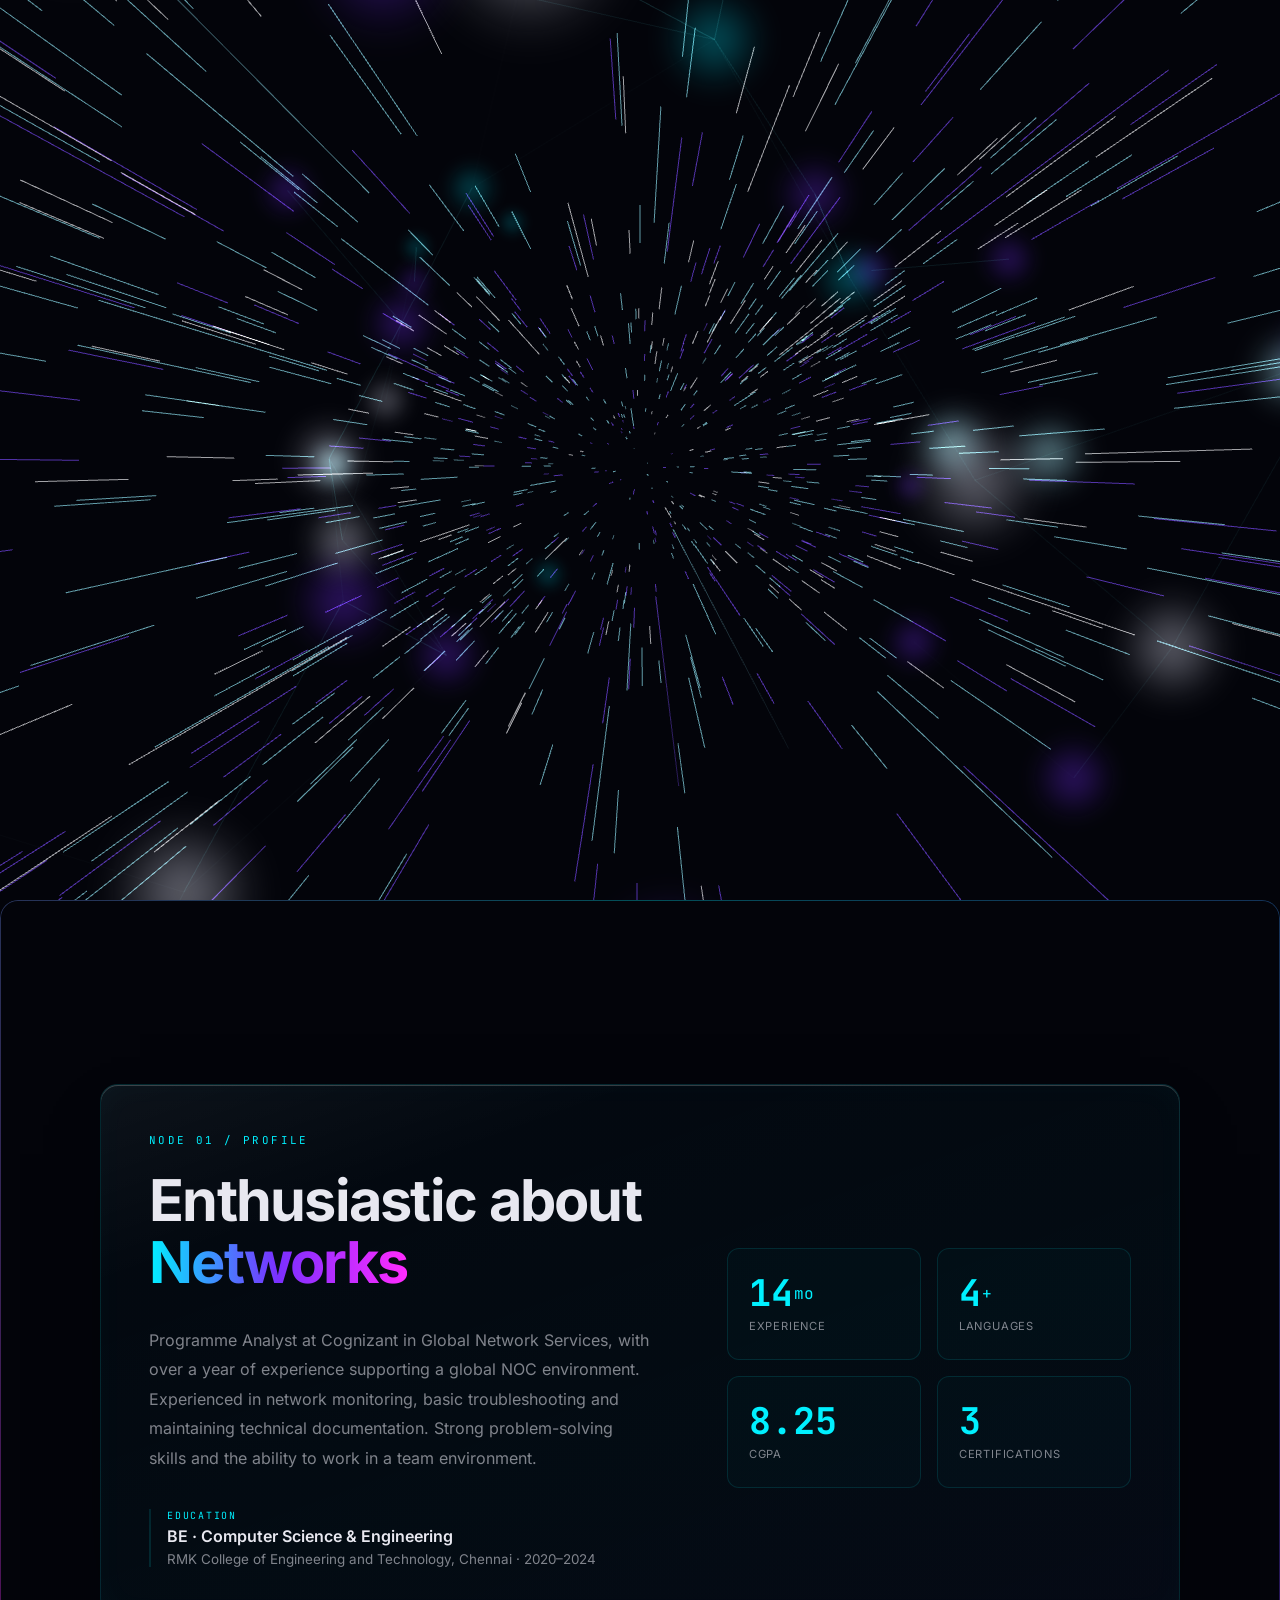
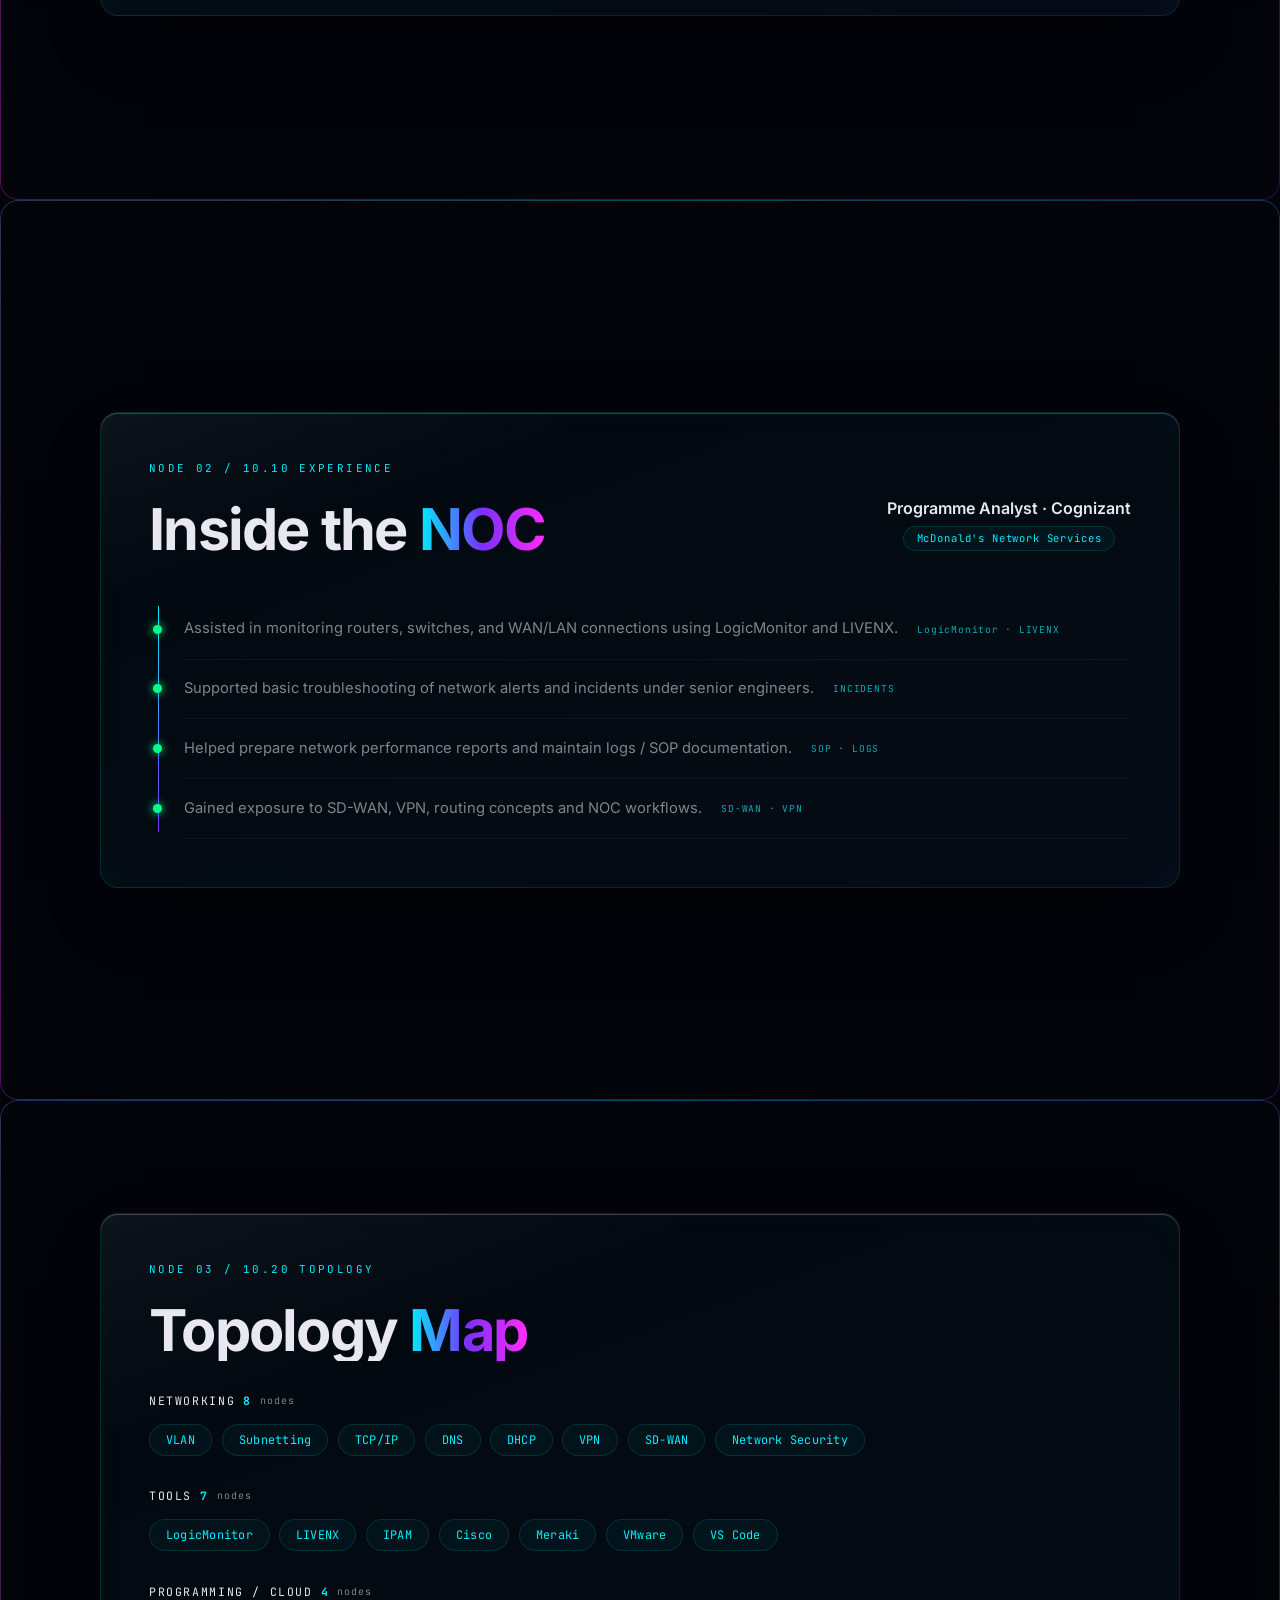
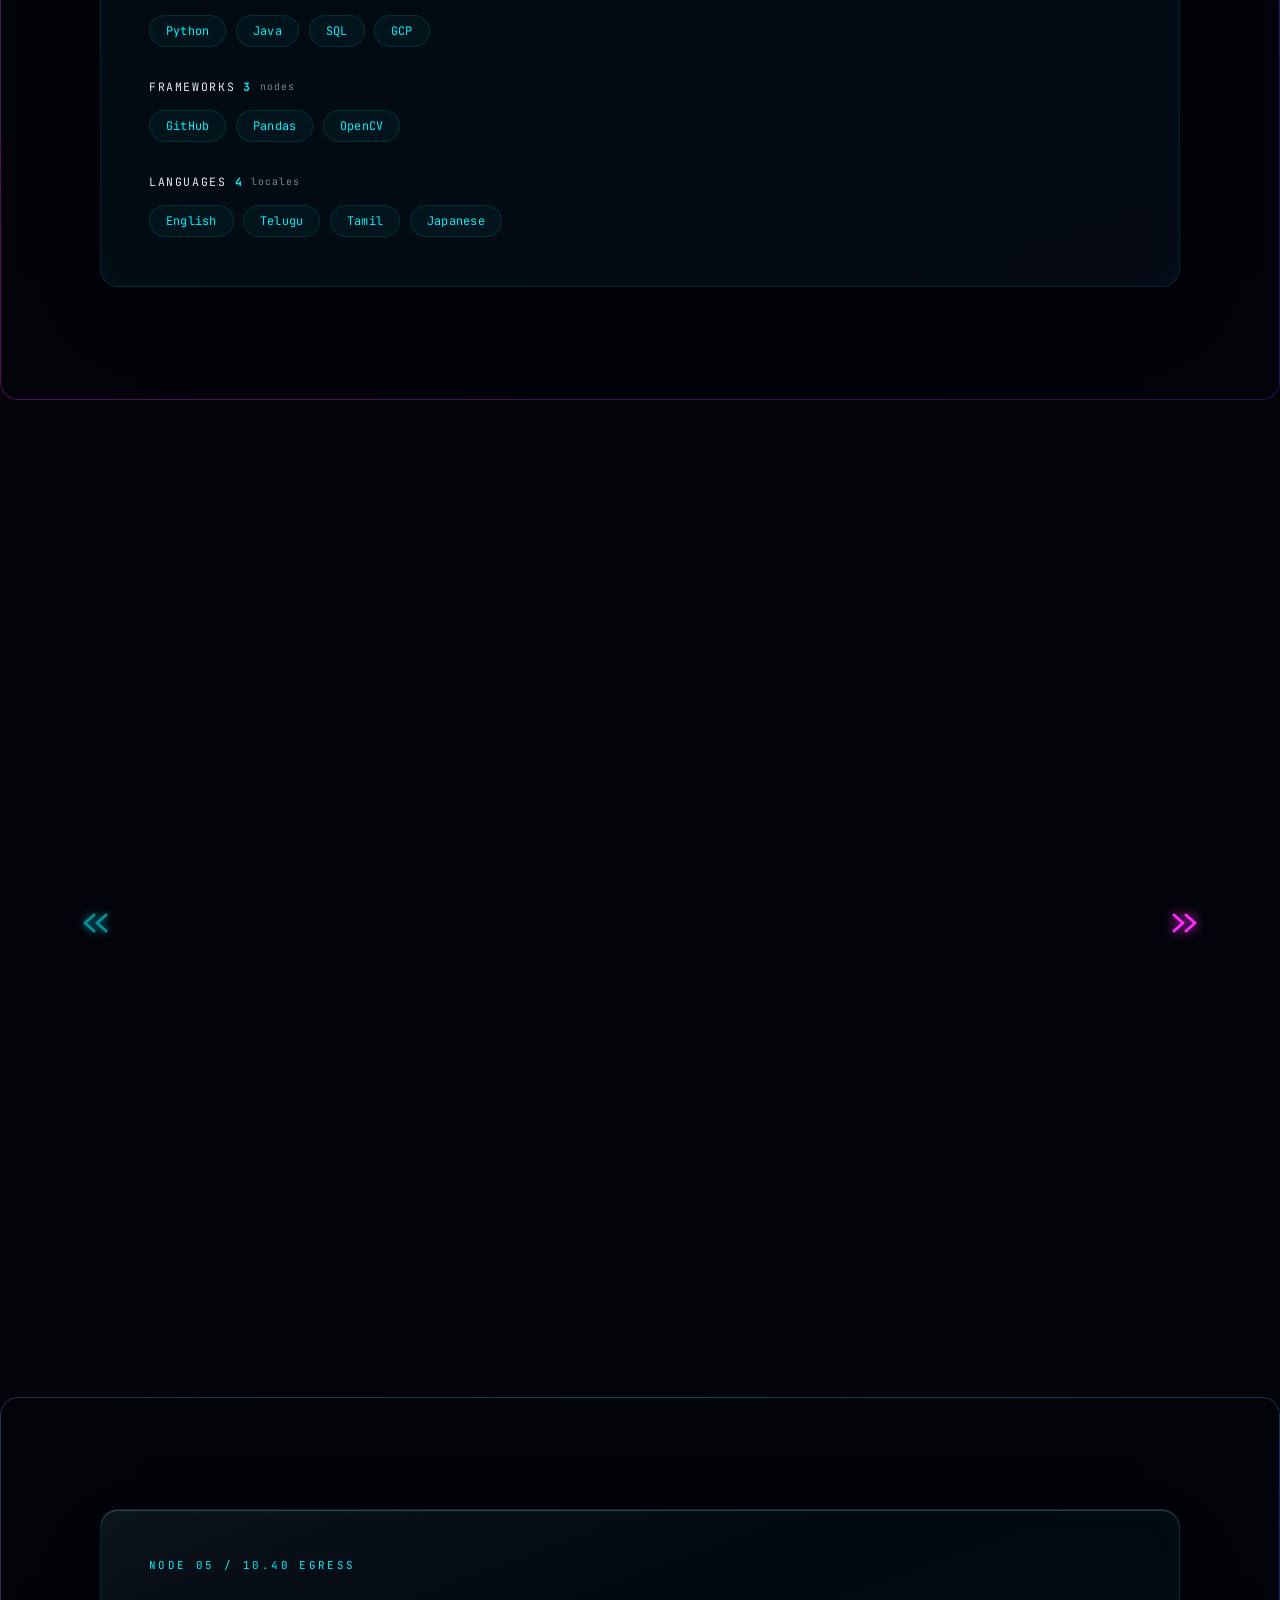
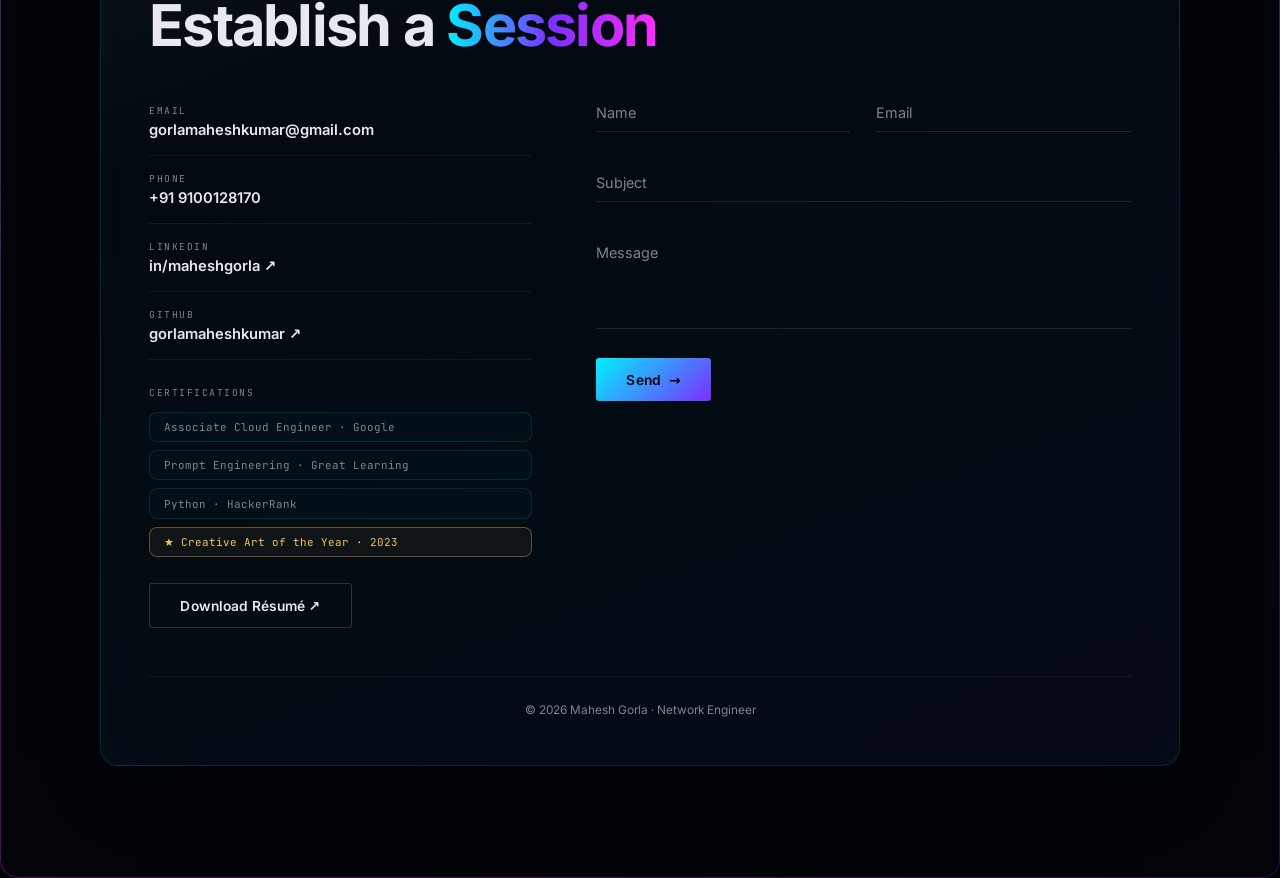
==== commit 3bdab759: "Initial commit for NOC-Portfolio" ====
--- a/index.html
+++ b/index.html
@@ -176,12 +176,6 @@
           </div>
         </div>
         <div class="cluster r">
-          <div class="cl-head">SOFT SKILLS <span class="cl-count" data-n="4">0</span><i>nodes</i></div>
-          <div class="chips">
-            <span data-mag>Problem-solving</span><span data-mag>Communication</span><span data-mag>Team-player</span><span data-mag>Adaptability</span>
-          </div>
-        </div>
-        <div class="cluster r">
           <div class="cl-head">LANGUAGES <span class="cl-count" data-n="4">0</span><i>locales</i></div>
           <div class="chips">
             <span data-mag>English</span><span data-mag>Telugu</span><span data-mag>Tamil</span><span data-mag>Japanese</span>
@@ -196,9 +190,14 @@
     <div class="wrap">
       <p class="label r">NODE 04 / 10.30 DEPLOYED</p>
       <h2 class="r" data-h2>Deployed <em>Builds</em></h2>
-      <div class="proj-grid">
-
+      <div class="proj-carousel">
+        <button class="proj-nav prev" type="button" aria-label="Previous projects"><svg class="nav-arrow" viewBox="0 0 34 24" aria-hidden="true"><path d="M15 4 L6 12 L15 20"/><path d="M27 4 L18 12 L27 20"/></svg></button>
+        <button class="proj-nav next" type="button" aria-label="More projects"><svg class="nav-arrow" viewBox="0 0 34 24" aria-hidden="true"><path d="M7 4 L16 12 L7 20"/><path d="M19 4 L28 12 L19 20"/></svg></button>
+        <div class="proj-scroller" role="region" aria-label="Projects — scroll horizontally to see more" tabindex="0">
+
+        <div class="proj-slide">
         <a href="https://github.com/gorlamaheshkumar" target="_blank" rel="noopener noreferrer" class="pcard r" data-tilt>
+          <div class="pc-media" aria-hidden="true"><svg class="pc-anim pc-anim--ppt" viewBox="0 0 360 440" preserveAspectRatio="xMidYMid slice" xmlns="http://www.w3.org/2000/svg" aria-hidden="true"><defs><linearGradient id="ppt-grad" x1="0" y1="0" x2="1" y2="1"><stop offset="0" stop-color="#00f0ff"/><stop offset="1" stop-color="#7b2fff"/></linearGradient></defs><g stroke="#00f0ff" stroke-width="1" fill="none" stroke-opacity=".35"><rect x="26" y="150" width="78" height="104" rx="3"/><line x1="26" y1="176" x2="104" y2="176"/><line x1="26" y1="202" x2="104" y2="202"/><line x1="26" y1="228" x2="104" y2="228"/><line x1="52" y1="150" x2="52" y2="254"/><line x1="78" y1="150" x2="78" y2="254"/></g><g fill="#00f0ff"><rect class="anim" x="28" y="152" width="22" height="22" rx="2" fill-opacity=".15" style="animation:ppt-cell 3.6s ease-in-out infinite"/><rect class="anim" x="54" y="178" width="22" height="22" rx="2" fill-opacity=".15" style="animation:ppt-cell 3.6s ease-in-out infinite .6s"/><rect class="anim" x="80" y="204" width="22" height="22" rx="2" fill-opacity=".15" style="animation:ppt-cell 3.6s ease-in-out infinite 1.2s"/><rect class="anim" x="28" y="230" width="22" height="22" rx="2" fill-opacity=".15" style="animation:ppt-cell 3.6s ease-in-out infinite 1.8s"/></g><circle class="anim" cx="0" cy="0" r="2.6" fill="#ff2bff" style="animation:ppt-flow 3.6s linear infinite"/><circle class="anim" cx="0" cy="0" r="2.6" fill="#00f0ff" style="animation:ppt-flow 3.6s linear infinite 1.8s"/><g><line x1="150" y1="262" x2="226" y2="262" stroke="#7b2fff" stroke-width="1" stroke-opacity=".4"/><rect class="anim" x="152" y="200" width="14" height="62" rx="2" fill="url(#ppt-grad)" fill-opacity=".45" style="transform-box:fill-box;transform-origin:bottom;animation:ppt-bar 3.4s ease-in-out infinite"/><rect class="anim" x="172" y="200" width="14" height="62" rx="2" fill="url(#ppt-grad)" fill-opacity=".45" style="transform-box:fill-box;transform-origin:bottom;animation:ppt-bar 3.4s ease-in-out infinite .4s"/><rect class="anim" x="192" y="200" width="14" height="62" rx="2" fill="url(#ppt-grad)" fill-opacity=".45" style="transform-box:fill-box;transform-origin:bottom;animation:ppt-bar 3.4s ease-in-out infinite .8s"/><rect class="anim" x="212" y="200" width="14" height="62" rx="2" fill="url(#ppt-grad)" fill-opacity=".45" style="transform-box:fill-box;transform-origin:bottom;animation:ppt-bar 3.4s ease-in-out infinite 1.2s"/></g><g transform="translate(188 120)"><circle r="30" fill="none" stroke="#7b2fff" stroke-width="9" stroke-opacity=".18"/><circle class="anim" r="30" fill="none" stroke="#7b2fff" stroke-width="9" stroke-linecap="round" stroke-dasharray="188.5" stroke-dashoffset="141" transform="rotate(-90)" style="transform-box:fill-box;transform-origin:center;animation:ppt-donut 4s ease-in-out infinite"/><circle class="anim" r="14" fill="#ff2bff" fill-opacity=".0" style="transform-box:fill-box;transform-origin:center;animation:ppt-pulse 4s ease-in-out infinite"/></g><g fill="none" stroke="url(#ppt-grad)" stroke-width="1.4"><rect class="anim" x="252" y="150" width="80" height="56" rx="5" stroke-opacity=".5" style="transform-box:fill-box;transform-origin:left center;animation:ppt-slide 3.6s ease-in-out infinite"/><rect class="anim" x="252" y="216" width="80" height="56" rx="5" stroke-opacity=".5" style="transform-box:fill-box;transform-origin:left center;animation:ppt-slide 3.6s ease-in-out infinite .5s"/></g><g fill="#00ff88"><rect class="anim" x="260" y="158" width="36" height="5" rx="2.5" fill-opacity=".6" style="animation:ppt-line 3.6s ease-in-out infinite .2s"/><rect class="anim" x="260" y="224" width="36" height="5" rx="2.5" fill-opacity=".6" style="animation:ppt-line 3.6s ease-in-out infinite .7s"/></g></svg></div>
           <span class="pc-watermark">01</span>
           <div class="pc-top"><span class="pc-num">01</span><span class="pc-date">JUL 2025</span></div>
           <h3>PPT Automation</h3>
@@ -207,8 +206,11 @@
           <div class="pc-tech"><span>Flask</span><span>Python</span><span>GitHub Copilot</span><span>Azure</span></div>
           <div class="pc-foot"><span class="pc-status"><i></i> DEPLOYED</span><span class="pc-arrow" aria-hidden="true">↗</span></div>
         </a>
-
+        </div>
+
+        <div class="proj-slide">
         <a href="https://github.com/gorlamaheshkumar" target="_blank" rel="noopener noreferrer" class="pcard r" data-tilt>
+          <div class="pc-media" aria-hidden="true"><svg class="pc-anim pc-anim--skin" viewBox="0 0 360 440" preserveAspectRatio="xMidYMid slice" xmlns="http://www.w3.org/2000/svg" aria-hidden="true"><defs><radialGradient id="skin-lesion" cx="50%" cy="50%" r="50%"><stop offset="0%" stop-color="#ff2bff" stop-opacity="0.55"/><stop offset="55%" stop-color="#7b2fff" stop-opacity="0.3"/><stop offset="100%" stop-color="#7b2fff" stop-opacity="0"/></radialGradient><linearGradient id="skin-scan" x1="0" y1="0" x2="0" y2="1"><stop offset="0%" stop-color="#00f0ff" stop-opacity="0"/><stop offset="50%" stop-color="#00f0ff" stop-opacity="0.9"/><stop offset="100%" stop-color="#00f0ff" stop-opacity="0"/></linearGradient><clipPath id="skin-lensclip"><circle cx="180" cy="200" r="110"/></clipPath></defs><g clip-path="url(#skin-lensclip)"><ellipse class="anim" cx="180" cy="200" rx="62" ry="50" fill="url(#skin-lesion)" style="transform-box:fill-box;transform-origin:center;animation:skin-pulse 4.5s ease-in-out infinite"/><path class="anim" d="M150 175 q20 -22 40 -6 q26 12 14 38 q-10 26 -42 18 q-30 -8 -22 -34 q4 -10 10 -16 z" fill="none" stroke="#ff2bff" stroke-width="1.4" stroke-opacity="0.5" style="transform-box:fill-box;transform-origin:center;animation:skin-pulse 4.5s ease-in-out infinite"/><rect class="anim" x="70" y="90" width="220" height="6" fill="url(#skin-scan)" style="animation:skin-sweep 3.6s linear infinite"/></g><circle class="anim" cx="180" cy="200" r="110" fill="none" stroke="#00f0ff" stroke-width="1.4" stroke-opacity="0.55" stroke-dasharray="10 8" style="transform-box:fill-box;transform-origin:center;animation:skin-spin 14s linear infinite"/><circle class="anim" cx="180" cy="200" r="92" fill="none" stroke="#00f0ff" stroke-width="0.9" stroke-opacity="0.3" stroke-dasharray="4 10" style="transform-box:fill-box;transform-origin:center;animation:skin-spinr 11s linear infinite"/><circle class="anim" cx="180" cy="200" r="74" fill="none" stroke="#00f0ff" stroke-width="0.8" stroke-opacity="0.22" style="transform-box:fill-box;transform-origin:center;animation:skin-breathe 4.5s ease-in-out infinite"/><path class="anim" d="M118 140 h-18 v18 M242 140 h18 v18 M118 260 h-18 v-18 M242 260 h18 v-18" fill="none" stroke="#00ff88" stroke-width="2" stroke-opacity="0.85" stroke-linecap="round" style="transform-box:fill-box;transform-origin:center;animation:skin-lock 3.6s ease-in-out infinite"/><rect x="100" y="332" width="160" height="6" rx="3" fill="#00ff88" fill-opacity="0.14"/><rect class="anim" x="100" y="332" width="160" height="6" rx="3" fill="#00ff88" fill-opacity="0.7" style="transform-box:fill-box;transform-origin:left center;animation:skin-fill 3.6s ease-in-out infinite"/><path d="M104 372 H256" stroke="#7b2fff" stroke-width="1" stroke-opacity="0.4"/><circle class="anim" cx="104" cy="372" r="5" fill="#00f0ff" style="transform-box:fill-box;transform-origin:center;animation:skin-node 2.4s ease-in-out infinite"/><circle class="anim" cx="142" cy="372" r="5" fill="#00f0ff" style="transform-box:fill-box;transform-origin:center;animation:skin-node 2.4s ease-in-out infinite -0.4s"/><circle class="anim" cx="180" cy="372" r="5" fill="#00f0ff" style="transform-box:fill-box;transform-origin:center;animation:skin-node 2.4s ease-in-out infinite -0.8s"/><circle class="anim" cx="218" cy="372" r="5" fill="#00f0ff" style="transform-box:fill-box;transform-origin:center;animation:skin-node 2.4s ease-in-out infinite -1.2s"/><circle class="anim" cx="256" cy="372" r="5" fill="#00f0ff" style="transform-box:fill-box;transform-origin:center;animation:skin-node 2.4s ease-in-out infinite -1.6s"/></svg></div>
           <span class="pc-watermark">02</span>
           <div class="pc-top"><span class="pc-num">02</span><span class="pc-date">JAN 2024</span></div>
           <h3>Skin Cancer Detection</h3>
@@ -216,8 +218,11 @@
           <div class="pc-tech"><span>Python</span><span>CNN</span><span>Google Vision</span><span>GenAI</span></div>
           <div class="pc-foot"><span class="pc-status"><i></i> DEPLOYED</span><span class="pc-arrow" aria-hidden="true">↗</span></div>
         </a>
-
+        </div>
+
+        <div class="proj-slide">
         <a href="https://github.com/gorlamaheshkumar" target="_blank" rel="noopener noreferrer" class="pcard r" data-tilt>
+          <div class="pc-media" aria-hidden="true"><svg class="pc-anim pc-anim--clr" viewBox="0 0 360 440" preserveAspectRatio="xMidYMid slice" xmlns="http://www.w3.org/2000/svg" aria-hidden="true"><defs><radialGradient id="clr-pin" cx="50%" cy="50%" r="50%"><stop offset="0%" stop-color="#00f0ff" stop-opacity="0.9"/><stop offset="100%" stop-color="#00f0ff" stop-opacity="0"/></radialGradient></defs><g opacity="0.32"><rect class="anim" x="20" y="40" width="150" height="150" rx="6" fill="#00f0ff" fill-opacity="0.35" style="animation:clr-hueA 5s ease-in-out infinite;transform-box:fill-box;transform-origin:center"/><rect class="anim" x="190" y="40" width="150" height="150" rx="6" fill="#7b2fff" fill-opacity="0.35" style="animation:clr-hueB 5s ease-in-out infinite;transform-box:fill-box;transform-origin:center"/><rect class="anim" x="20" y="210" width="150" height="150" rx="6" fill="#ff2bff" fill-opacity="0.35" style="animation:clr-hueC 5s ease-in-out infinite;transform-box:fill-box;transform-origin:center"/><rect class="anim" x="190" y="210" width="150" height="150" rx="6" fill="#00ff88" fill-opacity="0.35" style="animation:clr-hueD 5s ease-in-out infinite;transform-box:fill-box;transform-origin:center"/></g><g class="anim" style="animation:clr-drift 5s cubic-bezier(.6,0,.4,1) infinite"><circle class="anim" cx="0" cy="0" r="34" fill="url(#clr-pin)" style="animation:clr-pop 5s ease-out infinite;transform-box:fill-box;transform-origin:center"/><circle class="anim" cx="0" cy="0" r="16" fill="none" stroke="#00f0ff" stroke-width="2.5" style="animation:clr-ring 5s ease-out infinite;transform-box:fill-box;transform-origin:center"/><g stroke="#00f0ff" stroke-width="1.5"><circle cx="0" cy="0" r="9" fill="none"/><line x1="-20" y1="0" x2="-11" y2="0"/><line x1="11" y1="0" x2="20" y2="0"/><line x1="0" y1="-20" x2="0" y2="-11"/><line x1="0" y1="11" x2="0" y2="20"/></g></g><g transform="translate(28,392)"><rect class="anim" x="0" y="0" width="120" height="8" rx="4" fill="#ff2bff" fill-opacity="0.85" style="animation:clr-barR 5s ease-in-out infinite;transform-box:fill-box;transform-origin:left center"/><rect class="anim" x="0" y="14" width="120" height="8" rx="4" fill="#00ff88" fill-opacity="0.85" style="animation:clr-barG 5s ease-in-out infinite;transform-box:fill-box;transform-origin:left center"/><rect class="anim" x="0" y="28" width="120" height="8" rx="4" fill="#00f0ff" fill-opacity="0.85" style="animation:clr-barB 5s ease-in-out infinite;transform-box:fill-box;transform-origin:left center"/></g></svg></div>
           <span class="pc-watermark">03</span>
           <div class="pc-top"><span class="pc-num">03</span><span class="pc-date">JAN 2023</span></div>
           <h3>Color Prediction</h3>
@@ -225,8 +230,36 @@
           <div class="pc-tech"><span>Python</span><span>OpenCV</span><span>Pandas</span></div>
           <div class="pc-foot"><span class="pc-status"><i></i> DEPLOYED</span><span class="pc-arrow" aria-hidden="true">↗</span></div>
         </a>
-
-      </div>
+        </div>
+
+        <div class="proj-slide">
+        <div class="pcard r is-private" data-tilt tabindex="0" role="group" aria-label="ServiceNow Auto-Monitor — private project (no public repository)">
+          <div class="pc-media" aria-hidden="true"><svg class="pc-anim pc-anim--snow" viewBox="0 0 360 440" preserveAspectRatio="xMidYMid slice" xmlns="http://www.w3.org/2000/svg" aria-hidden="true"><defs><linearGradient id="snow-row" x1="0" y1="0" x2="1" y2="0"><stop offset="0" stop-color="#00f0ff" stop-opacity="0.5"/><stop offset="1" stop-color="#00f0ff" stop-opacity="0.12"/></linearGradient><linearGradient id="snow-scan" x1="0" y1="0" x2="1" y2="0"><stop offset="0" stop-color="#00f0ff" stop-opacity="0"/><stop offset="50%" stop-color="#00f0ff" stop-opacity="0.5"/><stop offset="100%" stop-color="#00f0ff" stop-opacity="0"/></linearGradient><clipPath id="snow-clip"><rect x="40" y="70" width="280" height="230" rx="6"/></clipPath></defs><rect x="40" y="70" width="280" height="230" rx="6" fill="none" stroke="#00f0ff" stroke-width="1" stroke-opacity="0.22"/><circle class="anim" cx="58" cy="58" r="5" fill="#ff2bff" style="transform-box:fill-box;transform-origin:center;animation:snow-live 1.6s ease-in-out infinite"/><path d="M70 58 h26" stroke="#00ff88" stroke-width="2" stroke-opacity="0.5" stroke-linecap="round"/><g clip-path="url(#snow-clip)"><g class="anim" style="animation:snow-shift 4.5s cubic-bezier(.5,0,.2,1) infinite"><g class="anim" style="animation:snow-new 4.5s cubic-bezier(.5,0,.2,1) infinite"><rect x="52" y="80" width="256" height="30" rx="4" fill="url(#snow-row)"/><rect x="52" y="80" width="256" height="30" rx="4" fill="none" stroke="#00f0ff" stroke-width="0.8" stroke-opacity="0.4"/><circle class="anim" cx="68" cy="95" r="5" fill="#ffb020" style="transform-box:fill-box;transform-origin:center;animation:snow-led 4.5s ease-in-out infinite"/><rect x="86" y="91" width="120" height="4" rx="2" fill="#00f0ff" fill-opacity="0.55"/><rect x="86" y="99" width="70" height="3" rx="1.5" fill="#00f0ff" fill-opacity="0.3"/></g><rect x="52" y="118" width="256" height="30" rx="4" fill="url(#snow-row)"/><rect x="52" y="118" width="256" height="30" rx="4" fill="none" stroke="#00f0ff" stroke-width="0.8" stroke-opacity="0.35"/><circle class="anim" cx="68" cy="133" r="5" fill="#ffb020" style="transform-box:fill-box;transform-origin:center;animation:snow-led 4.5s ease-in-out infinite .25s"/><rect x="86" y="129" width="140" height="4" rx="2" fill="#00f0ff" fill-opacity="0.5"/><rect x="86" y="137" width="60" height="3" rx="1.5" fill="#00f0ff" fill-opacity="0.28"/><rect x="52" y="156" width="256" height="30" rx="4" fill="none" stroke="#ff2bff" stroke-width="1" stroke-opacity="0.4"/><rect x="52" y="156" width="256" height="30" rx="4" fill="#ff2bff" fill-opacity="0.08"/><circle class="anim" cx="68" cy="171" r="5" fill="#ff2bff" style="transform-box:fill-box;transform-origin:center;animation:snow-hot 4.5s ease-in-out infinite"/><rect x="86" y="167" width="100" height="4" rx="2" fill="#ff2bff" fill-opacity="0.5"/><rect x="86" y="175" width="130" height="3" rx="1.5" fill="#ff2bff" fill-opacity="0.28"/><rect x="52" y="194" width="256" height="30" rx="4" fill="url(#snow-row)"/><rect x="52" y="194" width="256" height="30" rx="4" fill="none" stroke="#00f0ff" stroke-width="0.8" stroke-opacity="0.3"/><circle class="anim" cx="68" cy="209" r="5" fill="#ffb020" style="transform-box:fill-box;transform-origin:center;animation:snow-led 4.5s ease-in-out infinite .5s"/><rect x="86" y="205" width="160" height="4" rx="2" fill="#00f0ff" fill-opacity="0.45"/><rect x="86" y="213" width="80" height="3" rx="1.5" fill="#00f0ff" fill-opacity="0.25"/><rect x="52" y="232" width="256" height="30" rx="4" fill="#00ff88" fill-opacity="0.06"/><rect x="52" y="232" width="256" height="30" rx="4" fill="none" stroke="#00ff88" stroke-width="0.8" stroke-opacity="0.32"/><circle cx="68" cy="247" r="5" fill="#00ff88" fill-opacity="0.7"/><rect x="86" y="243" width="120" height="4" rx="2" fill="#00ff88" fill-opacity="0.4"/><rect x="86" y="251" width="50" height="3" rx="1.5" fill="#00ff88" fill-opacity="0.22"/><rect x="52" y="270" width="256" height="30" rx="4" fill="#00ff88" fill-opacity="0.05"/><rect x="52" y="270" width="256" height="30" rx="4" fill="none" stroke="#00ff88" stroke-width="0.8" stroke-opacity="0.28"/><circle cx="68" cy="285" r="5" fill="#00ff88" fill-opacity="0.6"/><rect x="86" y="281" width="90" height="4" rx="2" fill="#00ff88" fill-opacity="0.35"/></g><rect class="anim" x="40" y="70" width="280" height="14" fill="url(#snow-scan)" style="animation:snow-sweep 4.5s ease-in-out infinite"/></g><g><rect x="40" y="316" width="280" height="86" rx="5" fill="#03040a" fill-opacity="0.45" stroke="#7b2fff" stroke-width="1" stroke-opacity="0.3"/><g class="anim" style="animation:snow-feed 4.5s linear infinite"><rect x="52" y="328" width="56" height="4" rx="2" fill="#00f0ff" fill-opacity="0.55"/><rect x="116" y="328" width="34" height="4" rx="2" fill="#00ff88" fill-opacity="0.55"/><rect x="158" y="328" width="78" height="4" rx="2" fill="#00f0ff" fill-opacity="0.4"/><rect x="52" y="342" width="40" height="4" rx="2" fill="#ffb020" fill-opacity="0.55"/><rect x="100" y="342" width="90" height="4" rx="2" fill="#00f0ff" fill-opacity="0.45"/><rect x="198" y="342" width="44" height="4" rx="2" fill="#00f0ff" fill-opacity="0.3"/><rect x="52" y="356" width="70" height="4" rx="2" fill="#00f0ff" fill-opacity="0.5"/><rect x="130" y="356" width="50" height="4" rx="2" fill="#ff2bff" fill-opacity="0.5"/><rect x="52" y="370" width="48" height="4" rx="2" fill="#00ff88" fill-opacity="0.5"/><rect x="108" y="370" width="100" height="4" rx="2" fill="#00f0ff" fill-opacity="0.4"/><rect x="52" y="384" width="62" height="4" rx="2" fill="#00f0ff" fill-opacity="0.45"/><rect x="122" y="384" width="38" height="4" rx="2" fill="#ffb020" fill-opacity="0.45"/></g><rect x="40" y="316" width="280" height="16" fill="#03040a" fill-opacity="0.6"/><rect class="anim" x="52" y="392" width="6" height="6" fill="#00ff88" style="animation:snow-cursor 1.1s steps(1,end) infinite"/></g></svg></div>
+          <span class="pc-watermark">04</span>
+          <div class="pc-top"><span class="pc-num">04</span><span class="pc-date">PRIVATE</span></div>
+          <h3>ServiceNow Auto-Monitor</h3>
+          <span class="pc-flag">Network Ops · Automation</span>
+          <p>Headless-Selenium ServiceNow monitor that flags new, reopened &amp; unassigned incidents and auto-applies actions (WIP, Pending Vendor / Tasks). Thread-safe logging to console &amp; file, plus a mobile-friendly live log viewer with an auto-rotating buffer.</p>
+          <div class="pc-tech"><span>Python</span><span>Selenium</span><span>Threading</span><span>Live Viewer</span></div>
+          <div class="pc-foot"><span class="pc-status priv"><i></i> PRIVATE</span><span class="pc-lock" aria-hidden="true"><svg viewBox="0 0 24 24" width="14" height="14" fill="none" stroke="currentColor" stroke-width="2" stroke-linecap="round" stroke-linejoin="round"><rect x="5" y="11" width="14" height="9" rx="2"/><path d="M8 11V8a4 4 0 0 1 8 0v3"/></svg></span></div>
+        </div>
+        </div>
+
+        <div class="proj-slide">
+        <a href="https://github.com/gorlamaheshkumar/Manga-Downloader" target="_blank" rel="noopener noreferrer" class="pcard r" data-tilt>
+          <div class="pc-media" aria-hidden="true"><svg class="pc-anim pc-anim--manga" viewBox="0 0 360 440" preserveAspectRatio="xMidYMid slice" xmlns="http://www.w3.org/2000/svg" aria-hidden="true"><defs><linearGradient id="manga-bar" x1="0" y1="0" x2="1" y2="0"><stop offset="0" stop-color="#00f0ff"/><stop offset="1" stop-color="#7b2fff"/></linearGradient><linearGradient id="manga-wash" x1="0" y1="0" x2="1" y2="1"><stop offset="0" stop-color="#7b2fff"/><stop offset="1" stop-color="#ff2bff"/></linearGradient></defs><g stroke="#00f0ff" stroke-width="1.4" fill="none" stroke-opacity=".55"><rect x="40" y="56" width="120" height="74" rx="4"/><rect x="40" y="138" width="56" height="58" rx="4"/><rect x="104" y="138" width="56" height="58" rx="4"/><rect x="40" y="204" width="120" height="46" rx="4"/></g><g fill="url(#manga-wash)"><rect class="anim" x="40" y="56" width="120" height="74" rx="4" fill-opacity="0" style="animation:manga-panel 4s ease-in-out infinite"/><rect class="anim" x="40" y="138" width="56" height="58" rx="4" fill-opacity="0" style="animation:manga-panel 4s ease-in-out infinite 1s"/><rect class="anim" x="104" y="138" width="56" height="58" rx="4" fill-opacity="0" style="animation:manga-panel 4s ease-in-out infinite 1.7s"/><rect class="anim" x="40" y="204" width="120" height="46" rx="4" fill-opacity="0" style="animation:manga-panel 4s ease-in-out infinite 2.4s"/></g><g fill="#00f0ff"><circle class="anim" cx="246" cy="0" r="3.2" style="animation:manga-drop 4s linear infinite"/><circle class="anim" cx="262" cy="0" r="2.6" style="animation:manga-drop 4s linear infinite 1.1s"/><circle class="anim" cx="230" cy="0" r="2.6" style="animation:manga-drop 4s linear infinite 2s"/><circle class="anim" cx="254" cy="0" r="3" style="animation:manga-drop 4s linear infinite 2.8s"/></g><path class="anim" d="M236 70 v18 M229 81 l7 7 7 -7" fill="none" stroke="#00ff88" stroke-width="2" stroke-linecap="round" stroke-linejoin="round" stroke-opacity=".8" style="transform-box:fill-box;transform-origin:center;animation:manga-glyph 4s ease-in-out infinite"/><g fill="none" stroke="#00f0ff" stroke-width="1.4"><rect class="anim" x="210" y="296" width="96" height="20" rx="3" fill="#03040a" fill-opacity=".5" stroke-opacity=".7" style="transform-box:fill-box;transform-origin:center;animation:manga-sheet 4s ease-out infinite"/><rect class="anim" x="210" y="278" width="96" height="20" rx="3" fill="#03040a" fill-opacity=".5" stroke-opacity=".7" style="transform-box:fill-box;transform-origin:center;animation:manga-sheet 4s ease-out infinite 1s"/><rect class="anim" x="210" y="260" width="96" height="20" rx="3" fill="#03040a" fill-opacity=".5" stroke-opacity=".7" style="transform-box:fill-box;transform-origin:center;animation:manga-sheet 4s ease-out infinite 2s"/><rect class="anim" x="210" y="242" width="96" height="20" rx="3" fill="#03040a" fill-opacity=".5" stroke-opacity=".7" style="transform-box:fill-box;transform-origin:center;animation:manga-sheet 4s ease-out infinite 2.9s"/></g><rect x="40" y="372" width="266" height="8" rx="4" fill="#7b2fff" fill-opacity=".16"/><rect class="anim" x="40" y="372" width="266" height="8" rx="4" fill="url(#manga-bar)" fill-opacity=".85" style="transform-box:fill-box;transform-origin:left center;animation:manga-prog 4s ease-in-out infinite"/></svg></div>
+          <span class="pc-watermark">05</span>
+          <div class="pc-top"><span class="pc-num">05</span><span class="pc-date">2024</span></div>
+          <h3>Manga Downloader</h3>
+          <span class="pc-flag">Personal Project</span>
+          <p>Python tool that scrapes a manga source and downloads chapter pages as images, batching and packaging them for offline reading.</p>
+          <div class="pc-tech"><span>Python</span><span>Requests</span><span>BeautifulSoup</span></div>
+          <div class="pc-foot"><span class="pc-status"><i></i> DEPLOYED</span><span class="pc-arrow" aria-hidden="true">↗</span></div>
+        </a>
+        </div>
+
+        </div><!-- /proj-scroller -->
+      </div><!-- /proj-carousel -->
       <div class="proj-foot r">
         <a href="https://github.com/gorlamaheshkumar" target="_blank" rel="noopener noreferrer" class="btn-g" data-mag aria-label="All builds on GitHub (opens in new tab)">All builds on GitHub →</a>
       </div>
@@ -275,7 +308,6 @@
       </div>
       <footer>
         <span>© 2026 Mahesh Gorla · Network Engineer</span>
-        <span class="fm">Topology rendered in Three.js · No frameworks · No build step</span>
       </footer>
     </div>
   </section>
--- a/style.css
+++ b/style.css
@@ -43,13 +43,13 @@
 /* ════════ Preloader (warp jump, over the tunnel) ════════ */
 #preloader{
   position:fixed;inset:0;z-index:1000;
-  background:radial-gradient(circle at 50% 50%, rgba(3,4,10,.32), rgba(3,4,10,.86) 74%);
+  background:transparent;   /* no vignette → warp fills edge-to-edge, no framed/square look */
   display:flex;align-items:center;justify-content:center;
 }
 #bolt{position:absolute;inset:0;width:100%;height:100%;z-index:1;pointer-events:none}
 .pl-center{position:relative;z-index:2;display:flex;flex-direction:column;align-items:center;gap:2rem}
-.pl-center::before{content:'';position:absolute;inset:-50px -80px;z-index:-1;
-  background:radial-gradient(ellipse at center, rgba(2,3,8,.82), rgba(2,3,8,0) 72%)}
+/* (No backing element — a dark spotlight here dimmed the warp into a visible central "box".
+   Legibility now comes from the ring's glow + the dark text-halos on the % and the log text.) */
 #pl-log{
   font-family:var(--mono);font-size:.78rem;font-weight:700;line-height:1.95;
   color:#eaf6ff;min-height:5.4rem;white-space:pre-wrap;text-align:center;
@@ -74,7 +74,7 @@
 }
 .pl-pct{
   position:absolute;font-family:var(--mono);font-weight:700;font-size:1.7rem;
-  color:#dffaff;text-shadow:0 0 14px rgba(0,240,255,.85),0 0 4px rgba(0,240,255,.9);
+  color:#dffaff;text-shadow:0 0 4px rgba(2,3,10,.98),0 0 9px rgba(2,3,10,.92),0 0 18px rgba(0,240,255,.7);
   font-variant-numeric:tabular-nums;
 }
 .pl-pct i{font-style:normal;font-size:.72rem;opacity:.6;margin-left:1px}
@@ -92,7 +92,7 @@
 
 /* ════════ Meridian ════════ */
 #meridian{position:fixed;top:0;right:0;width:1px;height:100%;background:rgba(255,255,255,.05);z-index:90}
-#meridian-fill{position:absolute;top:0;left:0;width:100%;height:0;background:linear-gradient(to bottom,var(--c1),var(--c2));box-shadow:0 0 8px var(--c1)}
+#meridian-fill{position:absolute;top:0;left:0;width:100%;height:100%;transform:scaleY(0);transform-origin:top;background:linear-gradient(to bottom,var(--c1),var(--c2));box-shadow:0 0 8px var(--c1)}
 
 /* ════════ Nav ════════ */
 #nav{
@@ -230,7 +230,7 @@
 
 /* ════════ Projects ════════ */
 .proj-grid{display:grid;grid-template-columns:repeat(3,1fr);gap:1.2rem;margin-top:1rem}
-.pcard{position:relative;display:flex;flex-direction:column;padding:2rem;border-radius:14px;border:1px solid rgba(255,255,255,.07);background:rgba(255,255,255,.022);overflow:hidden;transition:border-color .3s,transform .15s var(--e1);transform-style:preserve-3d;will-change:transform}
+.pcard{position:relative;display:flex;flex-direction:column;padding:2rem;border-radius:14px;border:1px solid rgba(255,255,255,.07);background:rgba(255,255,255,.022);overflow:hidden;transition:border-color .3s,transform .15s var(--e1);transform-style:preserve-3d}
 .pcard:hover{border-color:rgba(0,240,255,.25)}
 .pc-watermark{position:absolute;top:-1rem;right:.4rem;font-family:var(--mono);font-size:6rem;font-weight:700;color:rgba(255,255,255,.022);line-height:1;pointer-events:none}
 .pc-glow{position:absolute;width:300px;height:300px;border-radius:50%;background:radial-gradient(circle,rgba(0,240,255,.13),transparent 65%);pointer-events:none;opacity:0;transition:opacity .3s;transform:translate(-50%,-50%);left:0;top:0}
@@ -278,7 +278,7 @@
 .fg:focus-within i{width:100%}
 .sub-btn{align-self:flex-start}
 
-footer{display:flex;justify-content:space-between;align-items:center;gap:1rem;margin-top:3rem;padding-top:1.6rem;border-top:1px solid rgba(255,255,255,.06);font-size:.74rem;color:var(--dim2);flex-wrap:wrap}
+footer{display:flex;justify-content:center;align-items:center;text-align:center;gap:1rem;margin-top:3rem;padding-top:1.6rem;border-top:1px solid rgba(255,255,255,.06);font-size:.74rem;color:var(--dim2);flex-wrap:wrap}
 .fm{font-family:var(--mono);font-size:.6rem;letter-spacing:.06em}
 
 /* ════════ Toast ════════ */
@@ -313,3 +313,363 @@
   h1 .ch{transform:none}
   [data-h2] .ln>span{transform:none}
 }
+
+/* ════════════════════════════════════════════════════════════════════════
+   ✦ GLOSSY MORPHISM + DYNAMIC MOTION LAYER
+   Appended last so merged rules win the cascade. transform/opacity only.
+   Fully gated by prefers-reduced-motion + the mobile (hover:none) blur path.
+   ════════════════════════════════════════════════════════════════════════ */
+
+:root{
+  /* glossy glass tuning */
+  --glass-glow: rgba(0,240,255,.05);   /* inner glow tint   */
+  --glass-spec: rgba(255,255,255,.10); /* sheen body        */
+  --glass-hi:   rgba(255,255,255,.20); /* top specular edge */
+  /* spring + unified interaction timing */
+  --spring:cubic-bezier(.34,1.56,.64,1);     /* settle overshoot (entrances/press) */
+  --spring-soft:cubic-bezier(.22,1.2,.36,1); /* gentle hover lift                  */
+  --t-fast:.18s; --t-mid:.26s; --t-slow:.4s; /* 150–400ms band                     */
+}
+@property --gb-angle{ syntax:'<angle>'; inherits:false; initial-value:0deg; }
+
+/* ── 1. GLOSSY / LIQUID GLASS finish ── */
+.glass.wrap{
+  overflow:hidden;overflow:clip;              /* clip the sweeping sheen (hidden = Safari<16 fallback) */
+  background:
+    linear-gradient(160deg,
+      rgba(255,255,255,.04) 0%,
+      rgba(255,255,255,0) 22%,
+      rgba(0,240,255,.012) 60%,
+      rgba(123,47,255,.018) 100%),
+    linear-gradient(rgba(6,8,18,.34), rgba(6,8,18,.34)),   /* opaque floor → guarantees text AA over the live lattice */
+    var(--glass);
+  backdrop-filter:blur(18px) saturate(150%);
+  -webkit-backdrop-filter:blur(18px) saturate(150%);
+  box-shadow:
+    0 30px 80px -40px rgba(0,0,0,.8),
+    inset 0 1px 0 var(--glass-hi),
+    inset 0 0 40px -12px var(--glass-glow);
+}
+
+/* ── 2. Animated gradient border (::after) — glass panels + project cards ──
+   Gated behind mask-composite support: unsupported engines keep their existing
+   static 1px border instead of getting a filled conic rectangle over content. */
+@supports ((-webkit-mask-composite:xor) or (mask-composite:exclude)){
+  .glass.wrap::after,
+  .pcard::after{
+    content:"";position:absolute;inset:0;border-radius:inherit;
+    padding:1px;
+    background:conic-gradient(from var(--gb-angle), var(--c1), var(--c2), var(--c3), var(--c1));
+    -webkit-mask:linear-gradient(#000 0 0) content-box, linear-gradient(#000 0 0);
+            mask:linear-gradient(#000 0 0) content-box, linear-gradient(#000 0 0);
+    -webkit-mask-composite:xor; mask-composite:exclude;
+    opacity:.32;pointer-events:none;z-index:0;
+    animation:gb-spin 9s linear infinite;
+    transition:opacity .4s var(--e1);
+  }
+  .pcard::after{opacity:.2}
+  .glass.wrap:hover::after,
+  .pcard:hover::after{opacity:.85}
+}
+@keyframes gb-spin{ to{ --gb-angle:360deg; } }
+
+/* ── 3. Diagonal specular sheen sweep (::before) on hover ── */
+.glass.wrap::before,
+.pcard::before{
+  content:"";position:absolute;top:0;bottom:0;left:-60%;width:55%;
+  background:linear-gradient(105deg, transparent 0%, var(--glass-spec) 45%, rgba(255,255,255,.18) 50%, var(--glass-spec) 55%, transparent 100%);
+  transform:translateX(0) skewX(-12deg);
+  pointer-events:none;z-index:0;opacity:0;
+}
+.glass.wrap:hover::before,
+.pcard:hover::before{ animation:glass-sheen .85s var(--e1) forwards; }
+@keyframes glass-sheen{
+  0%{transform:translateX(0) skewX(-12deg);opacity:0}
+  12%{opacity:1}
+  88%{opacity:1}
+  100%{transform:translateX(320%) skewX(-12deg);opacity:0}
+}
+
+/* keep real content above the two pseudo layers; keep glow/watermark behind it */
+.glass.wrap>*{position:relative;z-index:1}
+/* .pcard is display:flex → flex items honor z-index WITHOUT position:relative,
+   so we must NOT force position here or it drags absolute .pc-glow/.pc-watermark
+   (and would collapse) back into flow, adding ~396px of dead space per card. */
+.pcard>*{z-index:1}
+.pcard .pc-glow,.pcard .pc-watermark{z-index:0}
+
+/* ── merged .pcard transition (single source — supersedes line 233 + spec dupes) ── */
+.pcard{
+  transition:border-color var(--t-mid) var(--e1),
+             transform .15s var(--e1),
+             box-shadow var(--t-mid) var(--e1);
+}
+.pcard:hover{
+  box-shadow:
+    0 24px 60px -34px rgba(0,0,0,.85),
+    inset 0 1px 0 var(--glass-hi),
+    inset 0 0 32px -14px var(--glass-glow);
+}
+
+/* ── 4. Spring/press micro-timings (non-magnetic elements only; data-mag press is JS) ── */
+.sc:active{transform:translateY(-4px) scale(.985);transition-duration:var(--t-fast)}
+.arr,.pc-arrow{transition:transform var(--t-mid) var(--spring-soft),color var(--t-mid) var(--e1)}
+
+/* ── 5. Staggered grid entrances (progressive-enhanced: hidden only when JS marks ready) ── */
+/* (no static will-change here — these animate once on reveal; a permanent hint would
+    pin ~45 idle GPU layers. .sc/.chips span keep their original hover hint.) */
+.stats .sc{transition:opacity var(--t-slow) var(--e1),transform var(--t-slow) var(--spring),border-color var(--t-mid) var(--e1)}
+.chips span{transition:opacity var(--t-slow) var(--e1),transform var(--t-slow) var(--spring),border-color var(--t-mid) var(--e1),background var(--t-mid) var(--e1),box-shadow var(--t-mid) var(--e1),color var(--t-mid) var(--e1)}
+.certs .cert-chip{transition:opacity var(--t-slow) var(--e1),transform var(--t-slow) var(--spring),box-shadow var(--t-mid) var(--e1)}
+.stats.stagger-ready .sc,
+.chips.stagger-ready span,
+.certs.stagger-ready .cert-chip{ opacity:0;transform:translateY(18px) scale(.97); }
+.stats.stagger-in .sc,
+.chips.stagger-in span,
+.certs.stagger-in .cert-chip{ opacity:1;transform:none; }
+
+/* ── 6. Heading shimmer (single light pass after reveal) ── */
+[data-h2].shimmer .ln>span,
+#hero h1.shimmer .grad{
+  background-image:linear-gradient(100deg,
+    currentColor 0%, currentColor 38%,
+    var(--c1) 47%, #ffffff 50%, var(--c1) 53%,
+    currentColor 62%, currentColor 100%);
+  background-size:240% 100%;background-position:120% 0;
+  -webkit-background-clip:text;background-clip:text;-webkit-text-fill-color:transparent;
+  animation:hdShimmer .9s var(--e2) forwards;
+}
+@keyframes hdShimmer{ to{ background-position:-20% 0 } }
+.eyebrow.decoding{color:var(--c1);text-shadow:0 0 10px rgba(0,240,255,.35)}
+
+/* ── 7. Micro-interaction FX primitives ── */
+.fx-ripple,.fx-pkt{position:fixed;pointer-events:none;z-index:120;will-change:transform,opacity}
+.fx-copyring,.fx-copycheck,.fx-panelwash{position:absolute;pointer-events:none;will-change:transform,opacity}
+
+/* (a) project card click → ripple + packet burst (fixed → escapes card overflow) */
+.fx-ripple{width:18px;height:18px;margin:-9px 0 0 -9px;border-radius:50%;
+  border:1px solid var(--c1);background:radial-gradient(circle,rgba(0,240,255,.18),transparent 70%);
+  opacity:.9;transform:scale(0);animation:fxRipple .52s var(--e1) forwards}
+@keyframes fxRipple{0%{transform:scale(0);opacity:.9}100%{transform:scale(9);opacity:0}}
+.fx-pkt{width:5px;height:5px;margin:-2.5px 0 0 -2.5px;border-radius:50%;background:#bfffff;
+  box-shadow:0 0 6px var(--c1),0 0 12px rgba(0,240,255,.7);opacity:1;
+  animation:fxPkt .46s var(--e1) forwards}
+@keyframes fxPkt{0%{transform:translate(0,0) scale(1);opacity:1}70%{opacity:1}100%{transform:translate(var(--dx,0),var(--dy,0)) scale(.2);opacity:0}}
+
+/* (b) skills chips → glow pulse (box-shadow/filter so it never fights magnetic transform) */
+.chips span.fx-pulse{animation:fxChipPulse .34s var(--e3)}
+@keyframes fxChipPulse{0%{box-shadow:0 0 0 rgba(0,240,255,0);filter:brightness(1)}45%{box-shadow:0 0 22px rgba(0,240,255,.5);filter:brightness(1.5)}100%{box-shadow:0 0 0 rgba(0,240,255,0);filter:brightness(1)}}
+.chips span.fx-neighbor{animation:fxChipNeighbor .34s var(--e1)}
+@keyframes fxChipNeighbor{0%{transform:translateY(0)}50%{transform:translateY(-3px)}100%{transform:translateY(0)}}
+
+/* (c) copy success → ring + checkmark */
+.fx-copyring{top:50%;left:50%;width:22px;height:22px;margin:-11px 0 0 -11px;border-radius:50%;
+  border:1px solid var(--green);background:radial-gradient(circle,rgba(0,255,136,.2),transparent 70%);
+  transform:scale(0);opacity:.95;animation:fxCopyRing .5s var(--e1) forwards}
+@keyframes fxCopyRing{0%{transform:scale(0);opacity:.95}100%{transform:scale(7);opacity:0}}
+.fx-copycheck{top:50%;right:0;width:14px;height:14px;margin-top:-7px;transform:scale(0) rotate(-12deg);transform-origin:center;animation:fxCheck .42s var(--e3) forwards}
+.fx-copycheck svg{display:block;width:14px;height:14px;stroke:var(--green);stroke-width:2.4;fill:none;stroke-linecap:round;stroke-linejoin:round;filter:drop-shadow(0 0 4px rgba(0,255,136,.7))}
+@keyframes fxCheck{0%{transform:scale(0) rotate(-12deg);opacity:0}55%{transform:scale(1.25) rotate(0);opacity:1}100%{transform:scale(1) rotate(0);opacity:1}}
+.fx-copycheck.is-out{animation:fxCheckOut .26s var(--e2) forwards}
+@keyframes fxCheckOut{to{transform:scale(.6) rotate(0);opacity:0}}
+.copy.is-copied::after{opacity:0!important}
+
+/* (d) buttons → specular shine sweep (btn-p already overflow:hidden) */
+.btn-g{overflow:hidden}
+.btn-p::after,.btn-g::after{
+  content:'';position:absolute;top:0;left:0;width:60%;height:100%;pointer-events:none;
+  background:linear-gradient(100deg,transparent,rgba(255,255,255,.45),transparent);
+  transform:translateX(-180%) skewX(-18deg);opacity:0;
+}
+.btn-g::after{background:linear-gradient(100deg,transparent,rgba(0,240,255,.35),transparent)}
+.btn-p:hover::after,.btn-g:hover::after,
+.btn-p:focus-visible::after,.btn-g:focus-visible::after{opacity:1;animation:fxShine .6s var(--e1)}
+@keyframes fxShine{0%{transform:translateX(-180%) skewX(-18deg)}100%{transform:translateX(280%) skewX(-18deg)}}
+
+/* (e) HUD LED → concentric ping + one-shot amber→green boot */
+.hud{position:relative}
+.led{position:relative}
+.led::after{content:'';position:absolute;inset:0;border-radius:50%;border:1px solid var(--green);
+  pointer-events:none;transform:scale(1);opacity:0;animation:fxLedRing 2.4s ease-out infinite}
+@keyframes fxLedRing{0%{transform:scale(1);opacity:.7}70%{transform:scale(3.4);opacity:0}100%{transform:scale(3.4);opacity:0}}
+.hud.booted .led{animation:blink 2.4s infinite, fxLedBoot .7s var(--e3)}
+@keyframes fxLedBoot{0%{box-shadow:0 0 8px var(--amber);background:var(--amber)}60%{box-shadow:0 0 14px var(--green);background:var(--green)}100%{box-shadow:0 0 8px var(--green);background:var(--green)}}
+
+/* signature: glass-panel ripple-out wash from the activated control */
+.fx-panelwash{top:0;left:0;width:40px;height:40px;margin:-20px 0 0 -20px;border-radius:50%;z-index:0;
+  background:radial-gradient(circle,rgba(0,240,255,.16),rgba(123,47,255,.08) 45%,transparent 72%);
+  transform:scale(0);opacity:.85;animation:fxPanelWash .82s var(--e1) forwards}
+@keyframes fxPanelWash{0%{transform:scale(0);opacity:.85}100%{transform:scale(26);opacity:0}}
+
+/* ── 8. Pause perpetual animations when their host is off-screen (perf) ── */
+.glass.wrap.anim-off::after,.glass.wrap.anim-off::before,
+.pcard.anim-off::after,.pcard.anim-off::before,
+.hud.anim-off .led,.hud.anim-off .led::after{animation-play-state:paused!important}
+/* off-screen panels stop re-sampling the live canvas (blur is the priciest per-frame op) */
+.glass.wrap.anim-off{backdrop-filter:none;-webkit-backdrop-filter:none}
+
+/* ════════ Fallbacks & accessibility stops ════════ */
+@supports not (backdrop-filter: blur(1px)){
+  .glass.wrap{background:linear-gradient(160deg, rgba(255,255,255,.05), rgba(255,255,255,0) 30%), rgba(6,8,18,.9)}
+}
+@media (hover:none),(pointer:coarse){
+  .glass.wrap{backdrop-filter:none;-webkit-backdrop-filter:none;background:rgba(6,8,18,.85);box-shadow:0 30px 80px -40px rgba(0,0,0,.8), inset 0 1px 0 rgba(255,255,255,.05)}
+  .glass.wrap::before,.pcard::before{display:none}
+  .glass.wrap::after,.pcard::after{animation:none;opacity:.18}
+  .btn-p::after,.btn-g::after{display:none}
+  .led::after{animation-duration:3.2s}
+}
+@media (prefers-reduced-motion:reduce){
+  .glass.wrap::after,.pcard::after{animation:none}
+  .glass.wrap::before,.pcard::before{display:none}
+  .stats .sc,.chips span,.certs .cert-chip{opacity:1!important;transform:none!important;transition:none!important}
+  [data-h2].shimmer .ln>span,#hero h1.shimmer .grad{animation:none}
+  .fx-ripple,.fx-pkt,.fx-copyring,.fx-copycheck,.fx-panelwash,.led::after,.btn-p::after,.btn-g::after{display:none!important;animation:none!important}
+  .sc:active{transform:none}
+}
+
+/* ════════════════════════════════════════════════════════════════════
+   ✦ PROJECT-CARD HOVER ANIMATIONS (inline SVG, play on hover only)
+   GitHub-Pages-safe: pure CSS/SVG, no assets, no CDN.
+   ════════════════════════════════════════════════════════════════════ */
+.pcard>.pc-media{
+  position:absolute;inset:0;z-index:0;            /* behind the text (which sits at z-index:1) */
+  pointer-events:none;overflow:hidden;
+  opacity:0;transition:opacity .55s var(--e1);     /* media fades in on hover */
+}
+.pc-media .pc-anim{position:absolute;inset:0;width:100%;height:100%;display:block}
+/* legibility scrim ABOVE the animation but BELOW the card text */
+.pc-media::after{
+  content:'';position:absolute;inset:0;
+  /* moderate veil — animation stays clearly VISIBLE; text legibility is carried by the
+     on-hover dark text-halo + brighter copy below (standard text-over-media technique). */
+  background:linear-gradient(180deg, rgba(3,4,10,.3) 0%, rgba(3,4,10,.44) 45%, rgba(3,4,10,.68) 100%);
+}
+.pcard:hover .pc-media{opacity:.9}   /* animation clearly visible behind the text */
+/* on hover the animation shows through — lift text legibility with a dark halo + brighter copy */
+.pcard:hover h3,.pcard:hover .pc-flag,.pcard:hover .pc-top,.pcard:hover .pc-status{text-shadow:0 0 5px rgba(3,4,10,.95),0 1px 4px rgba(3,4,10,.9)}
+.pcard:hover .pc-tech span{text-shadow:0 0 4px rgba(3,4,10,.9)}
+.pcard:hover p{color:rgba(232,238,255,.88);text-shadow:0 0 5px rgba(3,4,10,.98),0 1px 6px rgba(3,4,10,.92)}
+
+/* Play ONLY while hovered. !important is required: the inline `animation`
+   shorthand on each element implicitly sets play-state:running, which a normal
+   stylesheet rule cannot override — so cards stay frozen (0 CPU) until hover. */
+.pc-anim .anim{animation-play-state:paused!important}
+.pcard:hover .pc-anim .anim{animation-play-state:running!important}
+
+/* ── PPT: Excel → charts → slides pipeline ── */
+@keyframes ppt-cell{0%,100%{fill-opacity:.12}45%{fill-opacity:.6}}
+@keyframes ppt-flow{0%{transform:translate(88px,200px) scale(.6);opacity:0}12%{opacity:1}55%{transform:translate(188px,200px) scale(1);opacity:1}80%{transform:translate(290px,180px) scale(.8);opacity:.5}100%{transform:translate(300px,178px) scale(.4);opacity:0}}
+@keyframes ppt-bar{0%,100%{transform:scaleY(.35)}50%{transform:scaleY(1)}}
+@keyframes ppt-donut{0%,100%{stroke-dashoffset:141}50%{stroke-dashoffset:40}}
+@keyframes ppt-pulse{0%,100%{fill-opacity:0;transform:scale(.6)}50%{fill-opacity:.35;transform:scale(1)}}
+@keyframes ppt-slide{0%{transform:translateX(22px) scaleX(.7);stroke-opacity:0}35%,100%{transform:translateX(0) scaleX(1);stroke-opacity:.5}}
+@keyframes ppt-line{0%,30%{transform:scaleX(0);opacity:0}55%,100%{transform:scaleX(1);opacity:.6}}
+
+/* ── Skin: dermatoscope scan + classifier (center glow dimmed for text contrast) ── */
+@keyframes skin-sweep{0%{transform:translateY(0)}100%{transform:translateY(220px)}}
+@keyframes skin-pulse{0%,100%{transform:scale(0.94);opacity:0.55}50%{transform:scale(1.06);opacity:0.8}}
+@keyframes skin-spin{from{transform:rotate(0)}to{transform:rotate(360deg)}}
+@keyframes skin-spinr{from{transform:rotate(0)}to{transform:rotate(-360deg)}}
+@keyframes skin-breathe{0%,100%{transform:scale(1);stroke-opacity:0.18}50%{transform:scale(1.05);stroke-opacity:0.4}}
+@keyframes skin-lock{0%{transform:scale(1.18);opacity:0}22%{transform:scale(1.18);opacity:0}45%{transform:scale(1);opacity:1}88%{transform:scale(1);opacity:1}100%{transform:scale(1.18);opacity:0}}
+@keyframes skin-fill{0%{transform:scaleX(0.05)}45%{transform:scaleX(0.78)}70%,88%{transform:scaleX(0.94)}100%{transform:scaleX(0.05)}}
+@keyframes skin-node{0%,100%{transform:scale(0.7);fill-opacity:0.35}50%{transform:scale(1.25);fill-opacity:0.7}}
+
+/* ── Color: eyedropper sampling colour swatches ── */
+@keyframes clr-hueA{0%,100%{fill-opacity:.35}50%{fill-opacity:.45;transform:scale(1.02)}}
+@keyframes clr-hueB{0%,100%{fill-opacity:.4}40%{fill-opacity:.28}70%{fill-opacity:.45}}
+@keyframes clr-hueC{0%,100%{fill-opacity:.3}55%{fill-opacity:.45;transform:scale(1.02)}}
+@keyframes clr-hueD{0%,100%{fill-opacity:.42}35%{fill-opacity:.3}80%{fill-opacity:.45}}
+@keyframes clr-drift{0%{transform:translate(95px,115px)}18%{transform:translate(95px,115px)}28%{transform:translate(265px,115px)}46%{transform:translate(265px,115px)}56%{transform:translate(265px,285px)}74%{transform:translate(265px,285px)}84%{transform:translate(95px,285px)}100%{transform:translate(95px,115px)}}
+@keyframes clr-pop{0%,10%{opacity:0;transform:scale(.4)}16%{opacity:.9;transform:scale(1)}24%{opacity:0;transform:scale(1.3)}38%{opacity:.9;transform:scale(1)}46%{opacity:0;transform:scale(1.3)}66%{opacity:.9;transform:scale(1)}74%{opacity:0;transform:scale(1.3)}82%{opacity:.9;transform:scale(1)}90%,100%{opacity:0;transform:scale(1.3)}}
+@keyframes clr-ring{0%,12%{opacity:0;transform:scale(.5)}16%{opacity:1;transform:scale(1)}26%{opacity:0;transform:scale(1.6)}38%{opacity:1;transform:scale(1)}48%{opacity:0;transform:scale(1.6)}66%{opacity:1;transform:scale(1)}76%{opacity:0;transform:scale(1.6)}82%{opacity:1;transform:scale(1)}92%,100%{opacity:0;transform:scale(1.6)}}
+@keyframes clr-barR{0%,100%{transform:scaleX(.85)}28%{transform:scaleX(.45)}56%{transform:scaleX(.95)}84%{transform:scaleX(.6)}}
+@keyframes clr-barG{0%,100%{transform:scaleX(.5)}28%{transform:scaleX(.9)}56%{transform:scaleX(.35)}84%{transform:scaleX(.8)}}
+@keyframes clr-barB{0%,100%{transform:scaleX(.7)}28%{transform:scaleX(.6)}56%{transform:scaleX(.9)}84%{transform:scaleX(.4)}}
+
+/* reduced-motion + touch: no hover media at all (cards stay text-only) */
+@media (prefers-reduced-motion:reduce){ .pcard>.pc-media{display:none} }
+@media (hover:none),(pointer:coarse){ .pcard>.pc-media{display:none} }
+
+/* ════════════════════════════════════════════════════════════════════
+   ✦ PROJECTS CAROUSEL — horizontal 3-up scroller (roll for the rest)
+   GitHub-Pages-safe: CSS scroll-snap + vanilla JS. No libs.
+   ════════════════════════════════════════════════════════════════════ */
+.proj-carousel{position:relative;margin-top:1rem}
+.proj-scroller{
+  display:flex;gap:1.2rem;
+  overflow-x:auto;overflow-y:hidden;
+  scroll-snap-type:x mandatory;scroll-behavior:smooth;
+  padding:1rem .25rem 1.5rem;margin:0 -.25rem;
+  scrollbar-width:none;-ms-overflow-style:none;   /* hide native scrollbar */
+  cursor:grab;
+}
+.proj-scroller::-webkit-scrollbar{display:none}
+.proj-scroller.dragging{cursor:grabbing;scroll-behavior:auto;scroll-snap-type:none}
+.proj-scroller:focus-visible{outline:2px solid var(--c1);outline-offset:4px;border-radius:14px}
+
+.proj-slide{
+  flex:0 0 calc((100% - 2.4rem) / 3);   /* exactly 3 across (two 1.2rem gaps) */
+  scroll-snap-align:start;
+  transform:scale(var(--s,1));opacity:var(--o,1);   /* JS sets these on scroll */
+  transition:transform .35s var(--e1),opacity .35s var(--e1);
+}
+.proj-slide>.pcard{height:100%}
+
+/* nav arrows — game-style neon  <<   >>  (double chevron).
+   The side with MORE projects BLINKS in a DIFFERENT colour (magenta); the dead-end side is a
+   constant, steady cyan. In the middle both blink magenta. (is-active/is-const + aria-disabled in main.js.) */
+.proj-nav{
+  position:absolute;top:50%;z-index:6;
+  background:none;border:none;padding:6px;cursor:pointer;
+  transform:translateY(-50%);transition:transform .35s var(--e3);
+}
+.proj-nav.prev{left:-46px}
+.proj-nav.next{right:-46px}
+.proj-nav:hover{transform:translateY(-50%) scale(1.18)}
+.nav-arrow{display:block;width:36px;height:24px;overflow:visible;filter:drop-shadow(0 0 6px currentColor)}
+.nav-arrow path{stroke:currentColor;stroke-width:3;fill:none;stroke-linecap:round;stroke-linejoin:round}
+/* CONSTANT — dead end: steady cyan */
+.proj-nav.is-const{color:var(--c1)}
+.proj-nav.is-const .nav-arrow{animation:none;opacity:.6;filter:drop-shadow(0 0 4px currentColor)}
+/* ACTIVE — more projects this way: BLINK in a different colour (magenta) */
+.proj-nav.is-active{color:var(--c3)}
+.proj-nav.is-active .nav-arrow{animation:navBlink 1s ease-in-out infinite}
+@keyframes navBlink{0%,100%{opacity:1;filter:drop-shadow(0 0 7px currentColor)}50%{opacity:.28;filter:drop-shadow(0 0 16px currentColor)}}
+/* reduced-motion relief (WCAG 2.2.2): no blink, but the colour difference (magenta vs cyan) still signals direction */
+@media (prefers-reduced-motion:reduce){
+  .proj-nav.is-active .nav-arrow{animation:none;opacity:1;filter:drop-shadow(0 0 8px currentColor)}
+}
+
+/* responsive: 2-up tablet, ~peek 1-up mobile (native swipe) */
+@media (max-width:920px){ .proj-slide{flex-basis:calc((100% - 1.2rem) / 2)} .proj-nav{display:none} }
+@media (max-width:560px){ .proj-slide{flex-basis:86%} .proj-scroller{gap:.9rem} }
+
+@media (prefers-reduced-motion:reduce){
+  .proj-scroller{scroll-behavior:auto}
+  .proj-slide{transform:none!important;opacity:1!important;transition:none}
+}
+
+/* ── SNOW: live incident monitor (snow-log removed: it animated forbidden width) ── */
+@keyframes snow-live{0%,100%{opacity:1;transform:scale(1)}50%{opacity:.3;transform:scale(.7)}}
+@keyframes snow-sweep{0%{transform:translateY(0);opacity:0}10%{opacity:1}90%{opacity:1}100%{transform:translateY(216px);opacity:0}}
+@keyframes snow-new{0%{transform:translateY(-38px);opacity:0}18%{opacity:0}40%,100%{transform:translateY(0);opacity:1}}
+@keyframes snow-shift{0%{transform:translateY(38px)}26%,100%{transform:translateY(0)}}
+@keyframes snow-led{0%,40%{fill:#ffb020}55%,100%{fill:#00ff88}}
+@keyframes snow-hot{0%,100%{fill:#ff2bff;opacity:.7}50%{opacity:.3}}
+@keyframes snow-feed{0%{transform:translateY(14px)}100%{transform:translateY(-14px)}}
+@keyframes snow-cursor{0%,50%{opacity:.85}51%,100%{opacity:0}}
+
+/* ── MANGA: scrape → download → package pipeline ── */
+@keyframes manga-panel{0%,8%{fill-opacity:0}22%{fill-opacity:.34}70%{fill-opacity:.34}90%,100%{fill-opacity:0}}
+@keyframes manga-drop{0%{transform:translateY(60px);opacity:0}10%{opacity:.65}80%{opacity:.65}100%{transform:translateY(290px);opacity:0}}
+@keyframes manga-glyph{0%,100%{opacity:0;transform:translateY(-3px)}25%{opacity:.8;transform:translateY(0)}55%{opacity:.8;transform:translateY(0)}75%{opacity:0;transform:translateY(3px)}}
+@keyframes manga-sheet{0%,8%{opacity:0;transform:translateY(-26px) scaleX(.7)}26%{opacity:1;transform:translateY(0) scaleX(1)}90%{opacity:1;transform:translateY(0) scaleX(1)}100%{opacity:0;transform:translateY(0) scaleX(1)}}
+@keyframes manga-prog{0%,6%{transform:scaleX(.02)}80%{transform:scaleX(1)}86%{transform:scaleX(1)}100%{transform:scaleX(.02)}}
+
+/* private (non-link) project card */
+.pcard.is-private{cursor:default}
+.pc-status.priv{color:var(--gold)}
+.pc-status.priv i{background:var(--gold);box-shadow:0 0 8px var(--gold)}
+.pc-lock{color:var(--dim2);display:inline-flex;align-items:center}
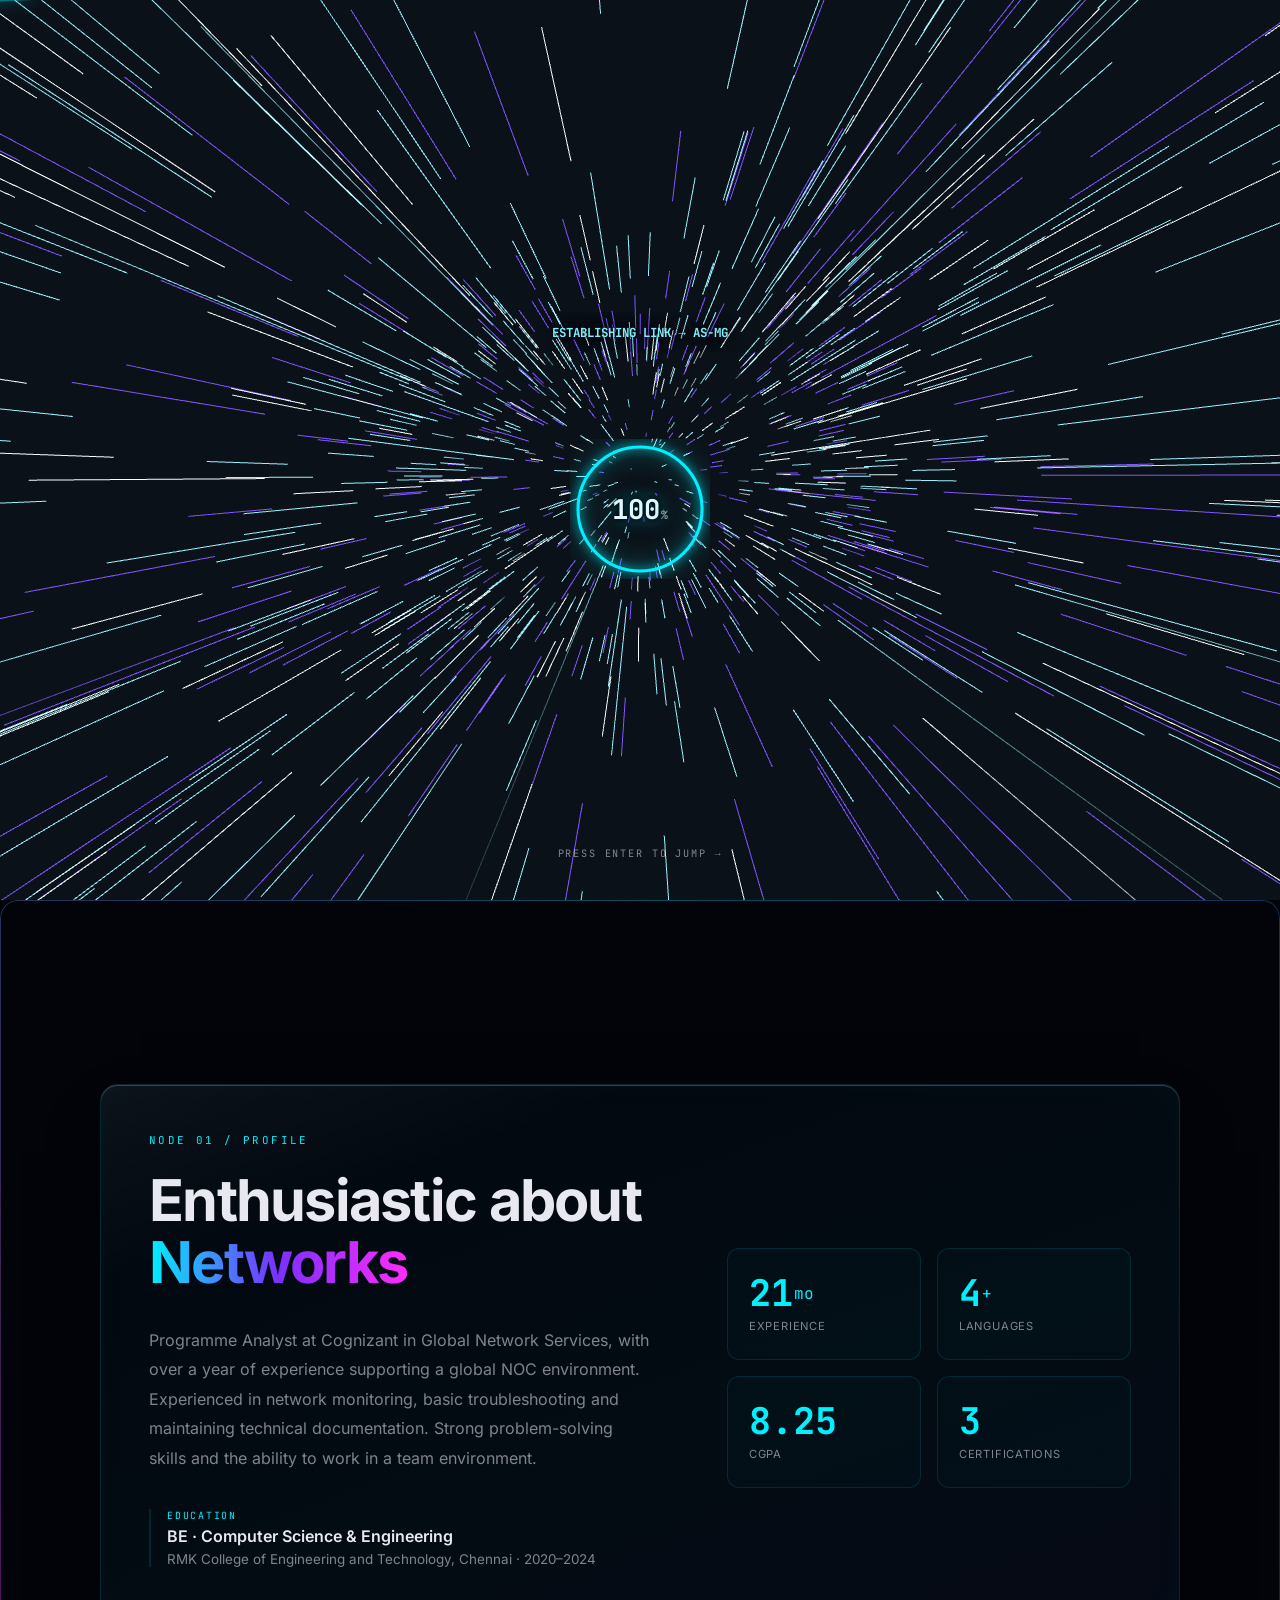
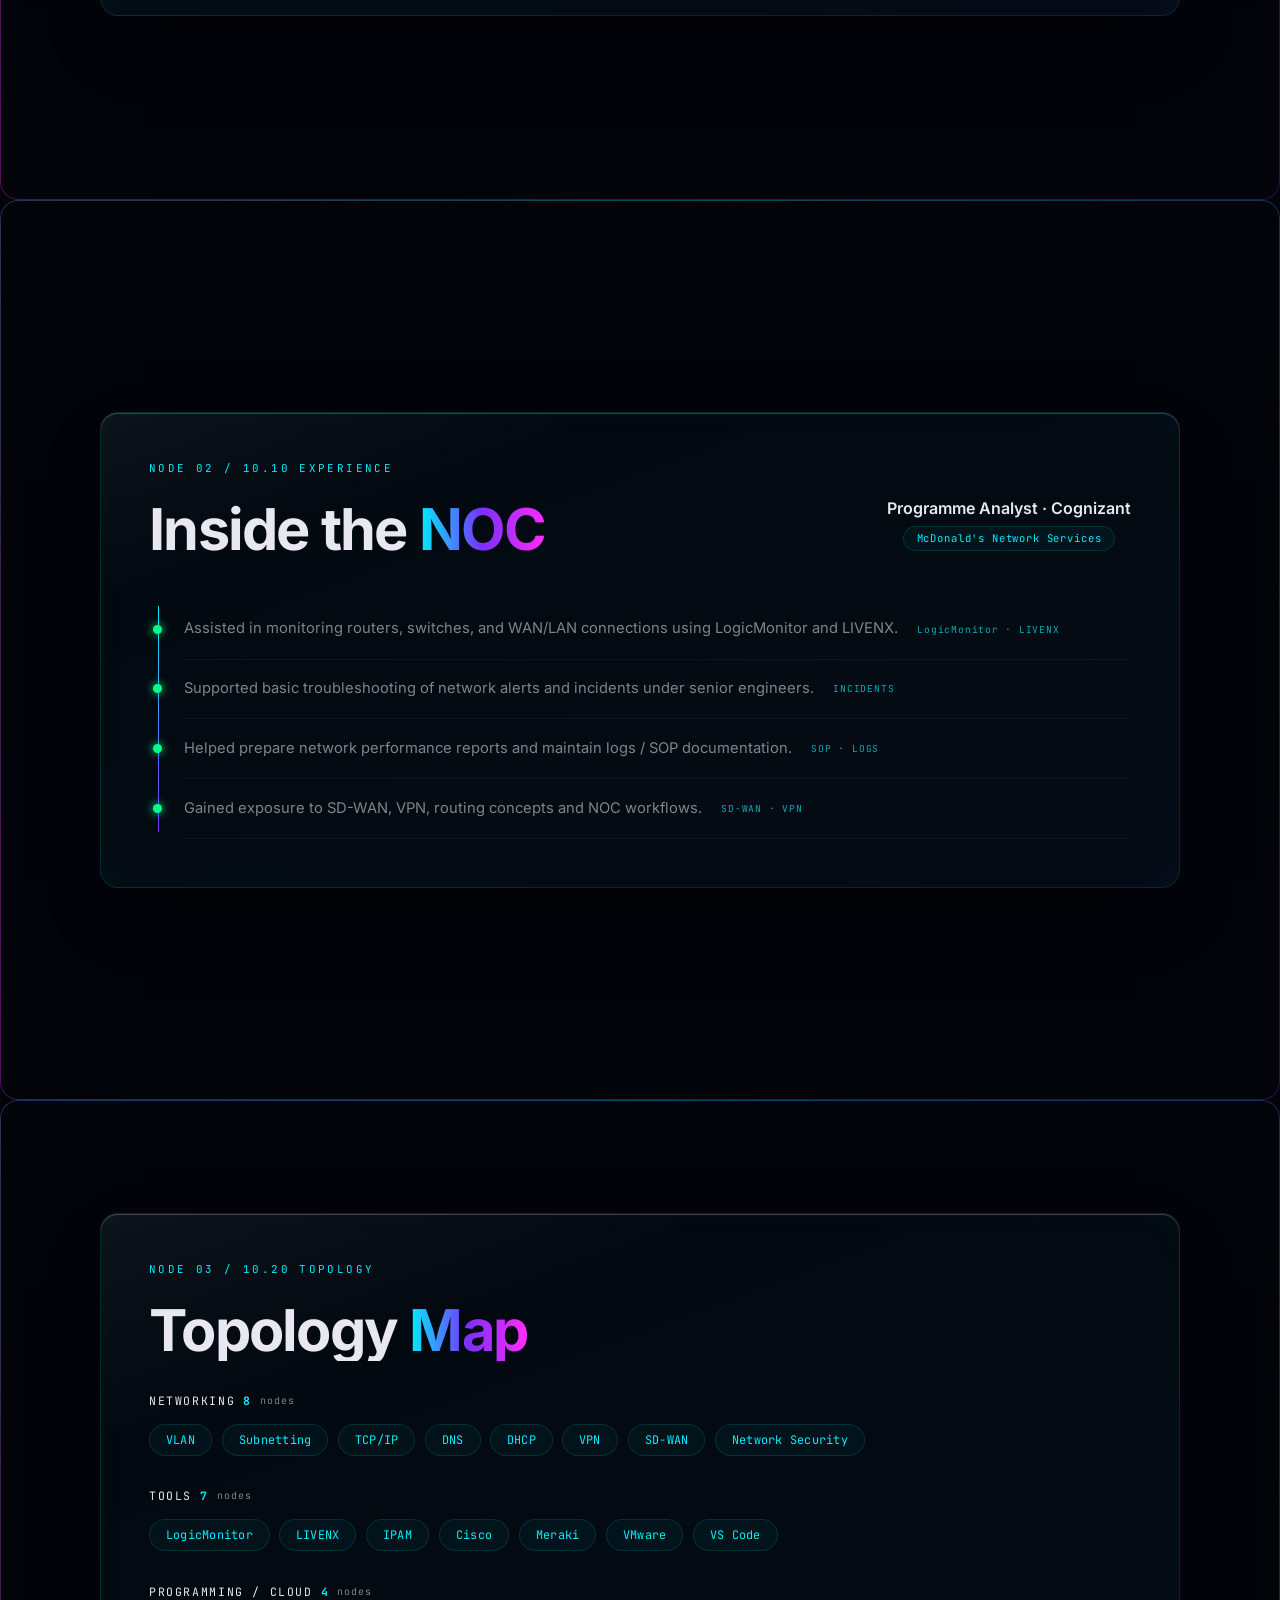
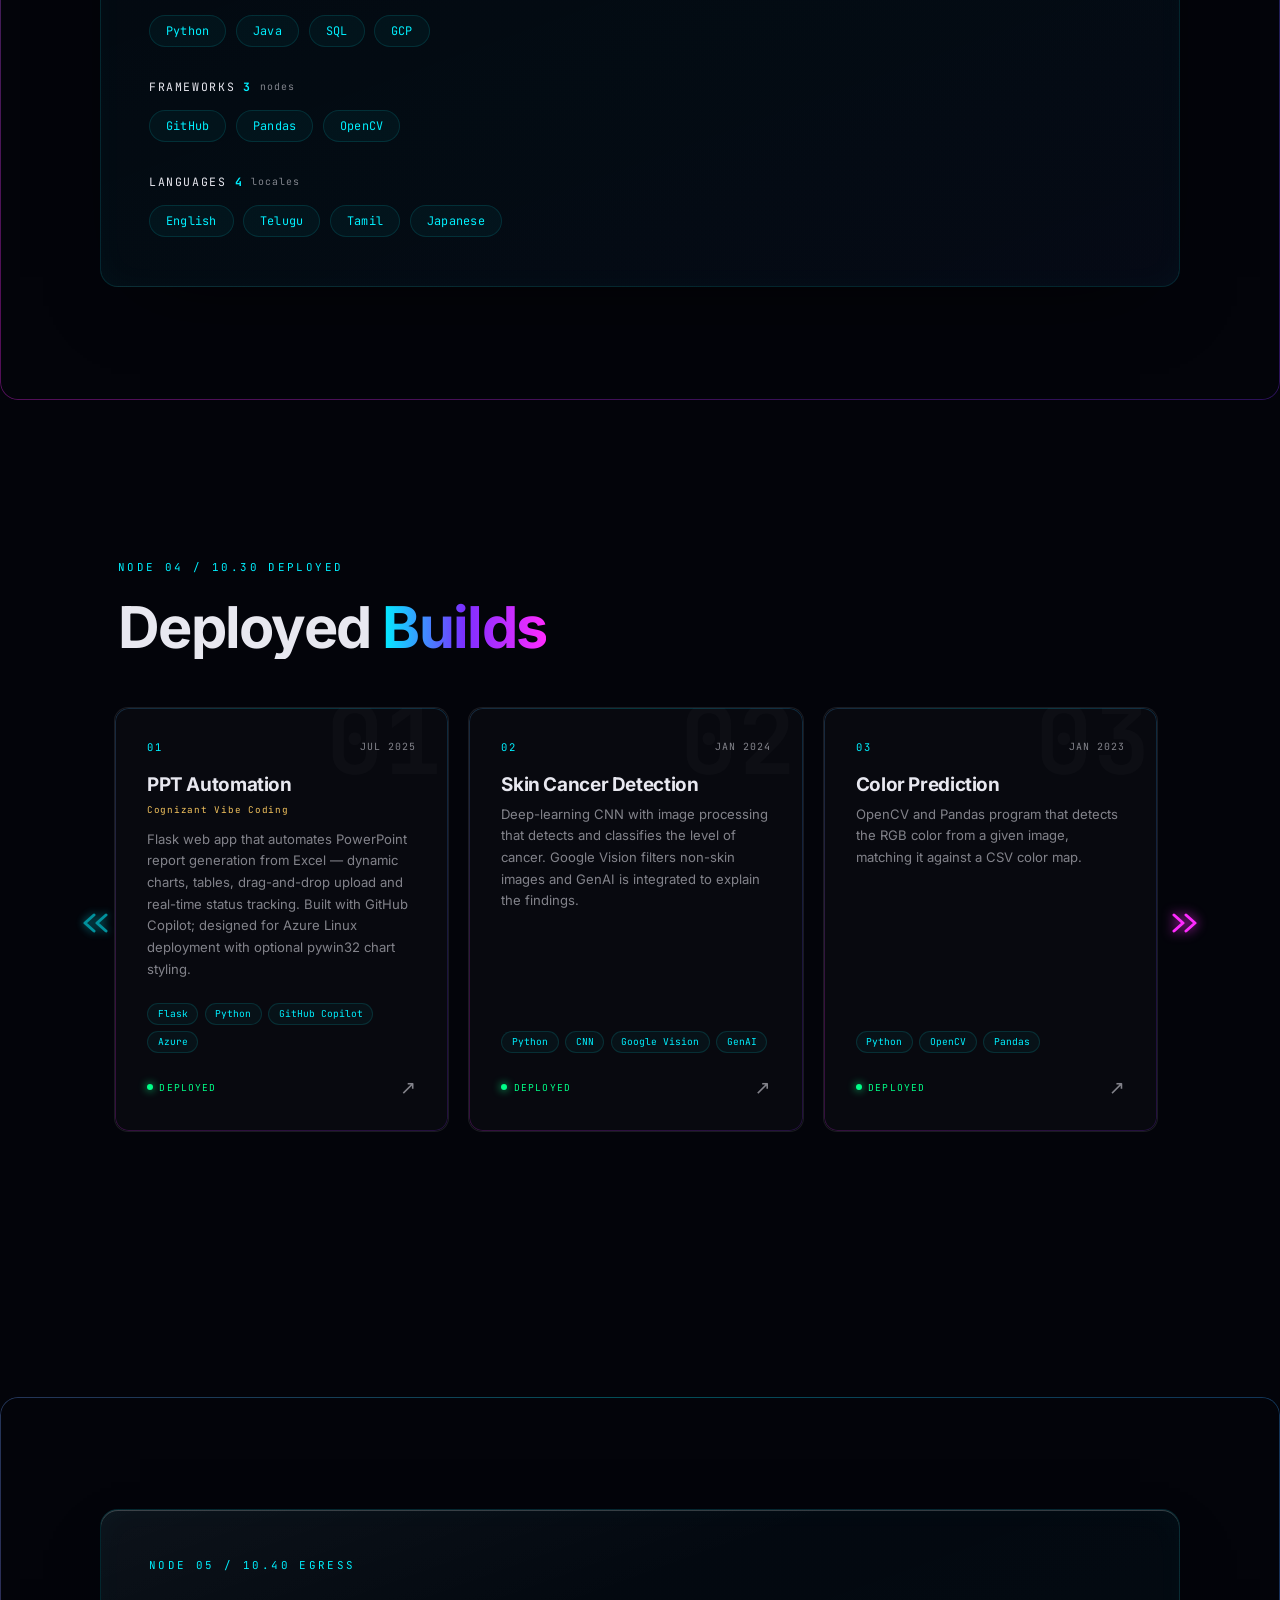
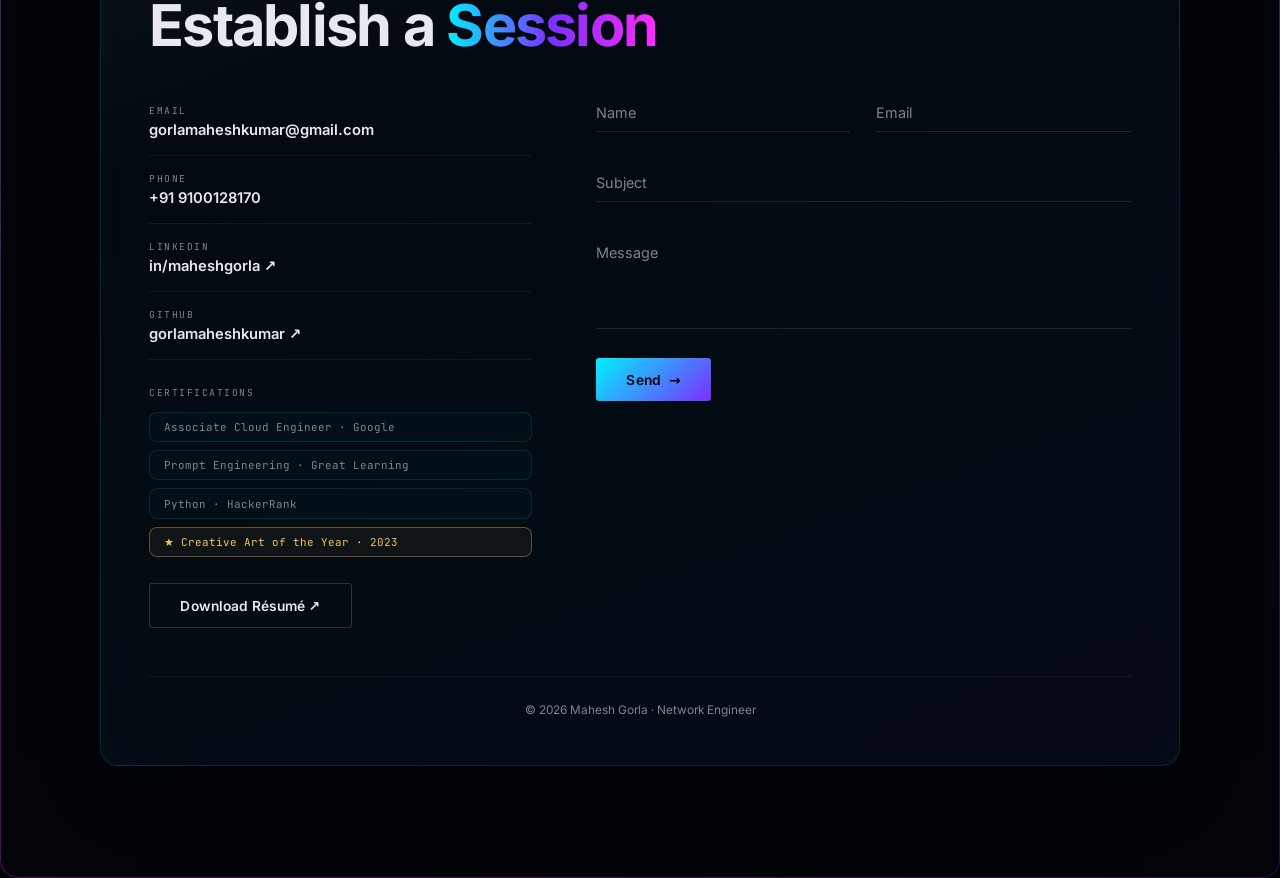
==== commit c6314807: "hero-uptime changes done" ====
--- a/index.html
+++ b/index.html
@@ -1,15 +1,18 @@
 <!DOCTYPE html>
 <html lang="en">
+
 <head>
-  <meta charset="UTF-8"/>
-  <meta name="viewport" content="width=device-width, initial-scale=1.0"/>
+  <meta charset="UTF-8" />
+  <meta name="viewport" content="width=device-width, initial-scale=1.0" />
   <title>Mahesh Gorla — Programme Analyst</title>
-  <meta name="description" content="Mahesh Gorla — Programme Analyst at Cognizant, Global Network Services. Monitoring, troubleshooting and automation. Built with Three.js."/>
-  <meta name="theme-color" content="#03040a"/>
-  <link rel="stylesheet" href="fonts.css"/>
-  <link rel="stylesheet" href="style.css"/>
+  <meta name="description"
+    content="Mahesh Gorla — Programme Analyst at Cognizant, Global Network Services. Monitoring, troubleshooting and automation. Built with Three.js." />
+  <meta name="theme-color" content="#03040a" />
+  <link rel="stylesheet" href="fonts.css" />
+  <link rel="stylesheet" href="style.css" />
   <script src="three.min.js"></script>
 </head>
+
 <body>
 
   <!-- ── Preloader: warp jump + boot handshake ── -->
@@ -44,7 +47,8 @@
       <li><a href="#projects">04 / Builds</a></li>
       <li><a href="#contact">05 / Egress</a></li>
     </ul>
-    <button id="burger" type="button" aria-label="Menu" aria-expanded="false" aria-controls="overlay"><span></span><span></span></button>
+    <button id="burger" type="button" aria-label="Menu" aria-expanded="false"
+      aria-controls="overlay"><span></span><span></span></button>
   </nav>
 
   <div id="overlay" class="overlay">
@@ -65,13 +69,16 @@
         <span class="line" data-split>Mahesh</span>
         <span class="line grad" data-split>Gorla</span>
       </h1>
-      <p class="sub" data-fx>Monitoring routers, switches &amp; WAN/LAN across a global network — 1y 2m at Cognizant.</p>
+      <p class="sub" data-fx>Monitoring routers, switches &amp; WAN/LAN across a global network — <span
+          id="hero-uptime">1y 2m</span> at Cognizant.</p>
       <div class="actions" data-fx>
         <a href="#experience" class="btn-p" data-mag>Trace the Route</a>
-        <a href="Resume.pdf" target="_blank" rel="noopener noreferrer" class="btn-g" data-mag aria-label="Open résumé PDF (opens in new tab)">Resume <span class="arr" aria-hidden="true">↗</span></a>
+        <a href="Resume.pdf" target="_blank" rel="noopener noreferrer" class="btn-g" data-mag
+          aria-label="Open résumé PDF (opens in new tab)">Resume <span class="arr" aria-hidden="true">↗</span></a>
       </div>
       <div class="hud" data-fx>
-        <span class="led"></span> NODE&nbsp;AS-MG &nbsp;·&nbsp; STATUS&nbsp;<b>UP</b> &nbsp;·&nbsp; UPTIME&nbsp;<b>1y&nbsp;2m</b>
+        <span class="led"></span> NODE&nbsp;AS-MG &nbsp;·&nbsp; STATUS&nbsp;<b>UP</b> &nbsp;·&nbsp; UPTIME&nbsp;<b
+          id="hud-uptime">1y&nbsp;2m</b>
       </div>
     </div>
     <div class="scroll-cue" data-fx><span>scroll</span><i></i></div>
@@ -97,10 +104,18 @@
           </div>
         </div>
         <div class="stats r">
-          <div class="sc"><span class="sn" data-n="14">0</span><sup>mo</sup><p>Experience</p></div>
-          <div class="sc"><span class="sn" data-n="4">0</span><sup>+</sup><p>Languages</p></div>
-          <div class="sc"><span class="sn" data-n="8.25" data-dec="2">0</span><p>CGPA</p></div>
-          <div class="sc"><span class="sn" data-n="3">0</span><p>Certifications</p></div>
+          <div class="sc"><span class="sn" id="stat-exp" data-n="14">0</span><sup>mo</sup>
+            <p>Experience</p>
+          </div>
+          <div class="sc"><span class="sn" data-n="4">0</span><sup>+</sup>
+            <p>Languages</p>
+          </div>
+          <div class="sc"><span class="sn" data-n="8.25" data-dec="2">0</span>
+            <p>CGPA</p>
+          </div>
+          <div class="sc"><span class="sn" data-n="3">0</span>
+            <p>Certifications</p>
+          </div>
         </div>
       </div>
     </div>
@@ -152,14 +167,17 @@
         <div class="cluster r">
           <div class="cl-head">NETWORKING <span class="cl-count" data-n="8">0</span><i>nodes</i></div>
           <div class="chips">
-            <span data-mag>VLAN</span><span data-mag>Subnetting</span><span data-mag>TCP/IP</span><span data-mag>DNS</span>
-            <span data-mag>DHCP</span><span data-mag>VPN</span><span data-mag>SD-WAN</span><span data-mag>Network Security</span>
+            <span data-mag>VLAN</span><span data-mag>Subnetting</span><span data-mag>TCP/IP</span><span
+              data-mag>DNS</span>
+            <span data-mag>DHCP</span><span data-mag>VPN</span><span data-mag>SD-WAN</span><span data-mag>Network
+              Security</span>
           </div>
         </div>
         <div class="cluster r">
           <div class="cl-head">TOOLS <span class="cl-count" data-n="7">0</span><i>nodes</i></div>
           <div class="chips">
-            <span data-mag>LogicMonitor</span><span data-mag>LIVENX</span><span data-mag>IPAM</span><span data-mag>Cisco</span>
+            <span data-mag>LogicMonitor</span><span data-mag>LIVENX</span><span data-mag>IPAM</span><span
+              data-mag>Cisco</span>
             <span data-mag>Meraki</span><span data-mag>VMware</span><span data-mag>VS Code</span>
           </div>
         </div>
@@ -178,7 +196,8 @@
         <div class="cluster r">
           <div class="cl-head">LANGUAGES <span class="cl-count" data-n="4">0</span><i>locales</i></div>
           <div class="chips">
-            <span data-mag>English</span><span data-mag>Telugu</span><span data-mag>Tamil</span><span data-mag>Japanese</span>
+            <span data-mag>English</span><span data-mag>Telugu</span><span data-mag>Tamil</span><span
+              data-mag>Japanese</span>
           </div>
         </div>
       </div>
@@ -191,77 +210,411 @@
       <p class="label r">NODE 04 / 10.30 DEPLOYED</p>
       <h2 class="r" data-h2>Deployed <em>Builds</em></h2>
       <div class="proj-carousel">
-        <button class="proj-nav prev" type="button" aria-label="Previous projects"><svg class="nav-arrow" viewBox="0 0 34 24" aria-hidden="true"><path d="M15 4 L6 12 L15 20"/><path d="M27 4 L18 12 L27 20"/></svg></button>
-        <button class="proj-nav next" type="button" aria-label="More projects"><svg class="nav-arrow" viewBox="0 0 34 24" aria-hidden="true"><path d="M7 4 L16 12 L7 20"/><path d="M19 4 L28 12 L19 20"/></svg></button>
+        <button class="proj-nav prev" type="button" aria-label="Previous projects"><svg class="nav-arrow"
+            viewBox="0 0 34 24" aria-hidden="true">
+            <path d="M15 4 L6 12 L15 20" />
+            <path d="M27 4 L18 12 L27 20" />
+          </svg></button>
+        <button class="proj-nav next" type="button" aria-label="More projects"><svg class="nav-arrow"
+            viewBox="0 0 34 24" aria-hidden="true">
+            <path d="M7 4 L16 12 L7 20" />
+            <path d="M19 4 L28 12 L19 20" />
+          </svg></button>
         <div class="proj-scroller" role="region" aria-label="Projects — scroll horizontally to see more" tabindex="0">
 
-        <div class="proj-slide">
-        <a href="https://github.com/gorlamaheshkumar" target="_blank" rel="noopener noreferrer" class="pcard r" data-tilt>
-          <div class="pc-media" aria-hidden="true"><svg class="pc-anim pc-anim--ppt" viewBox="0 0 360 440" preserveAspectRatio="xMidYMid slice" xmlns="http://www.w3.org/2000/svg" aria-hidden="true"><defs><linearGradient id="ppt-grad" x1="0" y1="0" x2="1" y2="1"><stop offset="0" stop-color="#00f0ff"/><stop offset="1" stop-color="#7b2fff"/></linearGradient></defs><g stroke="#00f0ff" stroke-width="1" fill="none" stroke-opacity=".35"><rect x="26" y="150" width="78" height="104" rx="3"/><line x1="26" y1="176" x2="104" y2="176"/><line x1="26" y1="202" x2="104" y2="202"/><line x1="26" y1="228" x2="104" y2="228"/><line x1="52" y1="150" x2="52" y2="254"/><line x1="78" y1="150" x2="78" y2="254"/></g><g fill="#00f0ff"><rect class="anim" x="28" y="152" width="22" height="22" rx="2" fill-opacity=".15" style="animation:ppt-cell 3.6s ease-in-out infinite"/><rect class="anim" x="54" y="178" width="22" height="22" rx="2" fill-opacity=".15" style="animation:ppt-cell 3.6s ease-in-out infinite .6s"/><rect class="anim" x="80" y="204" width="22" height="22" rx="2" fill-opacity=".15" style="animation:ppt-cell 3.6s ease-in-out infinite 1.2s"/><rect class="anim" x="28" y="230" width="22" height="22" rx="2" fill-opacity=".15" style="animation:ppt-cell 3.6s ease-in-out infinite 1.8s"/></g><circle class="anim" cx="0" cy="0" r="2.6" fill="#ff2bff" style="animation:ppt-flow 3.6s linear infinite"/><circle class="anim" cx="0" cy="0" r="2.6" fill="#00f0ff" style="animation:ppt-flow 3.6s linear infinite 1.8s"/><g><line x1="150" y1="262" x2="226" y2="262" stroke="#7b2fff" stroke-width="1" stroke-opacity=".4"/><rect class="anim" x="152" y="200" width="14" height="62" rx="2" fill="url(#ppt-grad)" fill-opacity=".45" style="transform-box:fill-box;transform-origin:bottom;animation:ppt-bar 3.4s ease-in-out infinite"/><rect class="anim" x="172" y="200" width="14" height="62" rx="2" fill="url(#ppt-grad)" fill-opacity=".45" style="transform-box:fill-box;transform-origin:bottom;animation:ppt-bar 3.4s ease-in-out infinite .4s"/><rect class="anim" x="192" y="200" width="14" height="62" rx="2" fill="url(#ppt-grad)" fill-opacity=".45" style="transform-box:fill-box;transform-origin:bottom;animation:ppt-bar 3.4s ease-in-out infinite .8s"/><rect class="anim" x="212" y="200" width="14" height="62" rx="2" fill="url(#ppt-grad)" fill-opacity=".45" style="transform-box:fill-box;transform-origin:bottom;animation:ppt-bar 3.4s ease-in-out infinite 1.2s"/></g><g transform="translate(188 120)"><circle r="30" fill="none" stroke="#7b2fff" stroke-width="9" stroke-opacity=".18"/><circle class="anim" r="30" fill="none" stroke="#7b2fff" stroke-width="9" stroke-linecap="round" stroke-dasharray="188.5" stroke-dashoffset="141" transform="rotate(-90)" style="transform-box:fill-box;transform-origin:center;animation:ppt-donut 4s ease-in-out infinite"/><circle class="anim" r="14" fill="#ff2bff" fill-opacity=".0" style="transform-box:fill-box;transform-origin:center;animation:ppt-pulse 4s ease-in-out infinite"/></g><g fill="none" stroke="url(#ppt-grad)" stroke-width="1.4"><rect class="anim" x="252" y="150" width="80" height="56" rx="5" stroke-opacity=".5" style="transform-box:fill-box;transform-origin:left center;animation:ppt-slide 3.6s ease-in-out infinite"/><rect class="anim" x="252" y="216" width="80" height="56" rx="5" stroke-opacity=".5" style="transform-box:fill-box;transform-origin:left center;animation:ppt-slide 3.6s ease-in-out infinite .5s"/></g><g fill="#00ff88"><rect class="anim" x="260" y="158" width="36" height="5" rx="2.5" fill-opacity=".6" style="animation:ppt-line 3.6s ease-in-out infinite .2s"/><rect class="anim" x="260" y="224" width="36" height="5" rx="2.5" fill-opacity=".6" style="animation:ppt-line 3.6s ease-in-out infinite .7s"/></g></svg></div>
-          <span class="pc-watermark">01</span>
-          <div class="pc-top"><span class="pc-num">01</span><span class="pc-date">JUL 2025</span></div>
-          <h3>PPT Automation</h3>
-          <span class="pc-flag">Cognizant Vibe Coding</span>
-          <p>Flask web app that automates PowerPoint report generation from Excel — dynamic charts, tables, drag-and-drop upload and real-time status tracking. Built with GitHub Copilot; designed for Azure Linux deployment with optional pywin32 chart styling.</p>
-          <div class="pc-tech"><span>Flask</span><span>Python</span><span>GitHub Copilot</span><span>Azure</span></div>
-          <div class="pc-foot"><span class="pc-status"><i></i> DEPLOYED</span><span class="pc-arrow" aria-hidden="true">↗</span></div>
-        </a>
-        </div>
-
-        <div class="proj-slide">
-        <a href="https://github.com/gorlamaheshkumar" target="_blank" rel="noopener noreferrer" class="pcard r" data-tilt>
-          <div class="pc-media" aria-hidden="true"><svg class="pc-anim pc-anim--skin" viewBox="0 0 360 440" preserveAspectRatio="xMidYMid slice" xmlns="http://www.w3.org/2000/svg" aria-hidden="true"><defs><radialGradient id="skin-lesion" cx="50%" cy="50%" r="50%"><stop offset="0%" stop-color="#ff2bff" stop-opacity="0.55"/><stop offset="55%" stop-color="#7b2fff" stop-opacity="0.3"/><stop offset="100%" stop-color="#7b2fff" stop-opacity="0"/></radialGradient><linearGradient id="skin-scan" x1="0" y1="0" x2="0" y2="1"><stop offset="0%" stop-color="#00f0ff" stop-opacity="0"/><stop offset="50%" stop-color="#00f0ff" stop-opacity="0.9"/><stop offset="100%" stop-color="#00f0ff" stop-opacity="0"/></linearGradient><clipPath id="skin-lensclip"><circle cx="180" cy="200" r="110"/></clipPath></defs><g clip-path="url(#skin-lensclip)"><ellipse class="anim" cx="180" cy="200" rx="62" ry="50" fill="url(#skin-lesion)" style="transform-box:fill-box;transform-origin:center;animation:skin-pulse 4.5s ease-in-out infinite"/><path class="anim" d="M150 175 q20 -22 40 -6 q26 12 14 38 q-10 26 -42 18 q-30 -8 -22 -34 q4 -10 10 -16 z" fill="none" stroke="#ff2bff" stroke-width="1.4" stroke-opacity="0.5" style="transform-box:fill-box;transform-origin:center;animation:skin-pulse 4.5s ease-in-out infinite"/><rect class="anim" x="70" y="90" width="220" height="6" fill="url(#skin-scan)" style="animation:skin-sweep 3.6s linear infinite"/></g><circle class="anim" cx="180" cy="200" r="110" fill="none" stroke="#00f0ff" stroke-width="1.4" stroke-opacity="0.55" stroke-dasharray="10 8" style="transform-box:fill-box;transform-origin:center;animation:skin-spin 14s linear infinite"/><circle class="anim" cx="180" cy="200" r="92" fill="none" stroke="#00f0ff" stroke-width="0.9" stroke-opacity="0.3" stroke-dasharray="4 10" style="transform-box:fill-box;transform-origin:center;animation:skin-spinr 11s linear infinite"/><circle class="anim" cx="180" cy="200" r="74" fill="none" stroke="#00f0ff" stroke-width="0.8" stroke-opacity="0.22" style="transform-box:fill-box;transform-origin:center;animation:skin-breathe 4.5s ease-in-out infinite"/><path class="anim" d="M118 140 h-18 v18 M242 140 h18 v18 M118 260 h-18 v-18 M242 260 h18 v-18" fill="none" stroke="#00ff88" stroke-width="2" stroke-opacity="0.85" stroke-linecap="round" style="transform-box:fill-box;transform-origin:center;animation:skin-lock 3.6s ease-in-out infinite"/><rect x="100" y="332" width="160" height="6" rx="3" fill="#00ff88" fill-opacity="0.14"/><rect class="anim" x="100" y="332" width="160" height="6" rx="3" fill="#00ff88" fill-opacity="0.7" style="transform-box:fill-box;transform-origin:left center;animation:skin-fill 3.6s ease-in-out infinite"/><path d="M104 372 H256" stroke="#7b2fff" stroke-width="1" stroke-opacity="0.4"/><circle class="anim" cx="104" cy="372" r="5" fill="#00f0ff" style="transform-box:fill-box;transform-origin:center;animation:skin-node 2.4s ease-in-out infinite"/><circle class="anim" cx="142" cy="372" r="5" fill="#00f0ff" style="transform-box:fill-box;transform-origin:center;animation:skin-node 2.4s ease-in-out infinite -0.4s"/><circle class="anim" cx="180" cy="372" r="5" fill="#00f0ff" style="transform-box:fill-box;transform-origin:center;animation:skin-node 2.4s ease-in-out infinite -0.8s"/><circle class="anim" cx="218" cy="372" r="5" fill="#00f0ff" style="transform-box:fill-box;transform-origin:center;animation:skin-node 2.4s ease-in-out infinite -1.2s"/><circle class="anim" cx="256" cy="372" r="5" fill="#00f0ff" style="transform-box:fill-box;transform-origin:center;animation:skin-node 2.4s ease-in-out infinite -1.6s"/></svg></div>
-          <span class="pc-watermark">02</span>
-          <div class="pc-top"><span class="pc-num">02</span><span class="pc-date">JAN 2024</span></div>
-          <h3>Skin Cancer Detection</h3>
-          <p>Deep-learning CNN with image processing that detects and classifies the level of cancer. Google Vision filters non-skin images and GenAI is integrated to explain the findings.</p>
-          <div class="pc-tech"><span>Python</span><span>CNN</span><span>Google Vision</span><span>GenAI</span></div>
-          <div class="pc-foot"><span class="pc-status"><i></i> DEPLOYED</span><span class="pc-arrow" aria-hidden="true">↗</span></div>
-        </a>
-        </div>
-
-        <div class="proj-slide">
-        <a href="https://github.com/gorlamaheshkumar" target="_blank" rel="noopener noreferrer" class="pcard r" data-tilt>
-          <div class="pc-media" aria-hidden="true"><svg class="pc-anim pc-anim--clr" viewBox="0 0 360 440" preserveAspectRatio="xMidYMid slice" xmlns="http://www.w3.org/2000/svg" aria-hidden="true"><defs><radialGradient id="clr-pin" cx="50%" cy="50%" r="50%"><stop offset="0%" stop-color="#00f0ff" stop-opacity="0.9"/><stop offset="100%" stop-color="#00f0ff" stop-opacity="0"/></radialGradient></defs><g opacity="0.32"><rect class="anim" x="20" y="40" width="150" height="150" rx="6" fill="#00f0ff" fill-opacity="0.35" style="animation:clr-hueA 5s ease-in-out infinite;transform-box:fill-box;transform-origin:center"/><rect class="anim" x="190" y="40" width="150" height="150" rx="6" fill="#7b2fff" fill-opacity="0.35" style="animation:clr-hueB 5s ease-in-out infinite;transform-box:fill-box;transform-origin:center"/><rect class="anim" x="20" y="210" width="150" height="150" rx="6" fill="#ff2bff" fill-opacity="0.35" style="animation:clr-hueC 5s ease-in-out infinite;transform-box:fill-box;transform-origin:center"/><rect class="anim" x="190" y="210" width="150" height="150" rx="6" fill="#00ff88" fill-opacity="0.35" style="animation:clr-hueD 5s ease-in-out infinite;transform-box:fill-box;transform-origin:center"/></g><g class="anim" style="animation:clr-drift 5s cubic-bezier(.6,0,.4,1) infinite"><circle class="anim" cx="0" cy="0" r="34" fill="url(#clr-pin)" style="animation:clr-pop 5s ease-out infinite;transform-box:fill-box;transform-origin:center"/><circle class="anim" cx="0" cy="0" r="16" fill="none" stroke="#00f0ff" stroke-width="2.5" style="animation:clr-ring 5s ease-out infinite;transform-box:fill-box;transform-origin:center"/><g stroke="#00f0ff" stroke-width="1.5"><circle cx="0" cy="0" r="9" fill="none"/><line x1="-20" y1="0" x2="-11" y2="0"/><line x1="11" y1="0" x2="20" y2="0"/><line x1="0" y1="-20" x2="0" y2="-11"/><line x1="0" y1="11" x2="0" y2="20"/></g></g><g transform="translate(28,392)"><rect class="anim" x="0" y="0" width="120" height="8" rx="4" fill="#ff2bff" fill-opacity="0.85" style="animation:clr-barR 5s ease-in-out infinite;transform-box:fill-box;transform-origin:left center"/><rect class="anim" x="0" y="14" width="120" height="8" rx="4" fill="#00ff88" fill-opacity="0.85" style="animation:clr-barG 5s ease-in-out infinite;transform-box:fill-box;transform-origin:left center"/><rect class="anim" x="0" y="28" width="120" height="8" rx="4" fill="#00f0ff" fill-opacity="0.85" style="animation:clr-barB 5s ease-in-out infinite;transform-box:fill-box;transform-origin:left center"/></g></svg></div>
-          <span class="pc-watermark">03</span>
-          <div class="pc-top"><span class="pc-num">03</span><span class="pc-date">JAN 2023</span></div>
-          <h3>Color Prediction</h3>
-          <p>OpenCV and Pandas program that detects the RGB color from a given image, matching it against a CSV color map.</p>
-          <div class="pc-tech"><span>Python</span><span>OpenCV</span><span>Pandas</span></div>
-          <div class="pc-foot"><span class="pc-status"><i></i> DEPLOYED</span><span class="pc-arrow" aria-hidden="true">↗</span></div>
-        </a>
-        </div>
-
-        <div class="proj-slide">
-        <div class="pcard r is-private" data-tilt tabindex="0" role="group" aria-label="ServiceNow Auto-Monitor — private project (no public repository)">
-          <div class="pc-media" aria-hidden="true"><svg class="pc-anim pc-anim--snow" viewBox="0 0 360 440" preserveAspectRatio="xMidYMid slice" xmlns="http://www.w3.org/2000/svg" aria-hidden="true"><defs><linearGradient id="snow-row" x1="0" y1="0" x2="1" y2="0"><stop offset="0" stop-color="#00f0ff" stop-opacity="0.5"/><stop offset="1" stop-color="#00f0ff" stop-opacity="0.12"/></linearGradient><linearGradient id="snow-scan" x1="0" y1="0" x2="1" y2="0"><stop offset="0" stop-color="#00f0ff" stop-opacity="0"/><stop offset="50%" stop-color="#00f0ff" stop-opacity="0.5"/><stop offset="100%" stop-color="#00f0ff" stop-opacity="0"/></linearGradient><clipPath id="snow-clip"><rect x="40" y="70" width="280" height="230" rx="6"/></clipPath></defs><rect x="40" y="70" width="280" height="230" rx="6" fill="none" stroke="#00f0ff" stroke-width="1" stroke-opacity="0.22"/><circle class="anim" cx="58" cy="58" r="5" fill="#ff2bff" style="transform-box:fill-box;transform-origin:center;animation:snow-live 1.6s ease-in-out infinite"/><path d="M70 58 h26" stroke="#00ff88" stroke-width="2" stroke-opacity="0.5" stroke-linecap="round"/><g clip-path="url(#snow-clip)"><g class="anim" style="animation:snow-shift 4.5s cubic-bezier(.5,0,.2,1) infinite"><g class="anim" style="animation:snow-new 4.5s cubic-bezier(.5,0,.2,1) infinite"><rect x="52" y="80" width="256" height="30" rx="4" fill="url(#snow-row)"/><rect x="52" y="80" width="256" height="30" rx="4" fill="none" stroke="#00f0ff" stroke-width="0.8" stroke-opacity="0.4"/><circle class="anim" cx="68" cy="95" r="5" fill="#ffb020" style="transform-box:fill-box;transform-origin:center;animation:snow-led 4.5s ease-in-out infinite"/><rect x="86" y="91" width="120" height="4" rx="2" fill="#00f0ff" fill-opacity="0.55"/><rect x="86" y="99" width="70" height="3" rx="1.5" fill="#00f0ff" fill-opacity="0.3"/></g><rect x="52" y="118" width="256" height="30" rx="4" fill="url(#snow-row)"/><rect x="52" y="118" width="256" height="30" rx="4" fill="none" stroke="#00f0ff" stroke-width="0.8" stroke-opacity="0.35"/><circle class="anim" cx="68" cy="133" r="5" fill="#ffb020" style="transform-box:fill-box;transform-origin:center;animation:snow-led 4.5s ease-in-out infinite .25s"/><rect x="86" y="129" width="140" height="4" rx="2" fill="#00f0ff" fill-opacity="0.5"/><rect x="86" y="137" width="60" height="3" rx="1.5" fill="#00f0ff" fill-opacity="0.28"/><rect x="52" y="156" width="256" height="30" rx="4" fill="none" stroke="#ff2bff" stroke-width="1" stroke-opacity="0.4"/><rect x="52" y="156" width="256" height="30" rx="4" fill="#ff2bff" fill-opacity="0.08"/><circle class="anim" cx="68" cy="171" r="5" fill="#ff2bff" style="transform-box:fill-box;transform-origin:center;animation:snow-hot 4.5s ease-in-out infinite"/><rect x="86" y="167" width="100" height="4" rx="2" fill="#ff2bff" fill-opacity="0.5"/><rect x="86" y="175" width="130" height="3" rx="1.5" fill="#ff2bff" fill-opacity="0.28"/><rect x="52" y="194" width="256" height="30" rx="4" fill="url(#snow-row)"/><rect x="52" y="194" width="256" height="30" rx="4" fill="none" stroke="#00f0ff" stroke-width="0.8" stroke-opacity="0.3"/><circle class="anim" cx="68" cy="209" r="5" fill="#ffb020" style="transform-box:fill-box;transform-origin:center;animation:snow-led 4.5s ease-in-out infinite .5s"/><rect x="86" y="205" width="160" height="4" rx="2" fill="#00f0ff" fill-opacity="0.45"/><rect x="86" y="213" width="80" height="3" rx="1.5" fill="#00f0ff" fill-opacity="0.25"/><rect x="52" y="232" width="256" height="30" rx="4" fill="#00ff88" fill-opacity="0.06"/><rect x="52" y="232" width="256" height="30" rx="4" fill="none" stroke="#00ff88" stroke-width="0.8" stroke-opacity="0.32"/><circle cx="68" cy="247" r="5" fill="#00ff88" fill-opacity="0.7"/><rect x="86" y="243" width="120" height="4" rx="2" fill="#00ff88" fill-opacity="0.4"/><rect x="86" y="251" width="50" height="3" rx="1.5" fill="#00ff88" fill-opacity="0.22"/><rect x="52" y="270" width="256" height="30" rx="4" fill="#00ff88" fill-opacity="0.05"/><rect x="52" y="270" width="256" height="30" rx="4" fill="none" stroke="#00ff88" stroke-width="0.8" stroke-opacity="0.28"/><circle cx="68" cy="285" r="5" fill="#00ff88" fill-opacity="0.6"/><rect x="86" y="281" width="90" height="4" rx="2" fill="#00ff88" fill-opacity="0.35"/></g><rect class="anim" x="40" y="70" width="280" height="14" fill="url(#snow-scan)" style="animation:snow-sweep 4.5s ease-in-out infinite"/></g><g><rect x="40" y="316" width="280" height="86" rx="5" fill="#03040a" fill-opacity="0.45" stroke="#7b2fff" stroke-width="1" stroke-opacity="0.3"/><g class="anim" style="animation:snow-feed 4.5s linear infinite"><rect x="52" y="328" width="56" height="4" rx="2" fill="#00f0ff" fill-opacity="0.55"/><rect x="116" y="328" width="34" height="4" rx="2" fill="#00ff88" fill-opacity="0.55"/><rect x="158" y="328" width="78" height="4" rx="2" fill="#00f0ff" fill-opacity="0.4"/><rect x="52" y="342" width="40" height="4" rx="2" fill="#ffb020" fill-opacity="0.55"/><rect x="100" y="342" width="90" height="4" rx="2" fill="#00f0ff" fill-opacity="0.45"/><rect x="198" y="342" width="44" height="4" rx="2" fill="#00f0ff" fill-opacity="0.3"/><rect x="52" y="356" width="70" height="4" rx="2" fill="#00f0ff" fill-opacity="0.5"/><rect x="130" y="356" width="50" height="4" rx="2" fill="#ff2bff" fill-opacity="0.5"/><rect x="52" y="370" width="48" height="4" rx="2" fill="#00ff88" fill-opacity="0.5"/><rect x="108" y="370" width="100" height="4" rx="2" fill="#00f0ff" fill-opacity="0.4"/><rect x="52" y="384" width="62" height="4" rx="2" fill="#00f0ff" fill-opacity="0.45"/><rect x="122" y="384" width="38" height="4" rx="2" fill="#ffb020" fill-opacity="0.45"/></g><rect x="40" y="316" width="280" height="16" fill="#03040a" fill-opacity="0.6"/><rect class="anim" x="52" y="392" width="6" height="6" fill="#00ff88" style="animation:snow-cursor 1.1s steps(1,end) infinite"/></g></svg></div>
-          <span class="pc-watermark">04</span>
-          <div class="pc-top"><span class="pc-num">04</span><span class="pc-date">PRIVATE</span></div>
-          <h3>ServiceNow Auto-Monitor</h3>
-          <span class="pc-flag">Network Ops · Automation</span>
-          <p>Headless-Selenium ServiceNow monitor that flags new, reopened &amp; unassigned incidents and auto-applies actions (WIP, Pending Vendor / Tasks). Thread-safe logging to console &amp; file, plus a mobile-friendly live log viewer with an auto-rotating buffer.</p>
-          <div class="pc-tech"><span>Python</span><span>Selenium</span><span>Threading</span><span>Live Viewer</span></div>
-          <div class="pc-foot"><span class="pc-status priv"><i></i> PRIVATE</span><span class="pc-lock" aria-hidden="true"><svg viewBox="0 0 24 24" width="14" height="14" fill="none" stroke="currentColor" stroke-width="2" stroke-linecap="round" stroke-linejoin="round"><rect x="5" y="11" width="14" height="9" rx="2"/><path d="M8 11V8a4 4 0 0 1 8 0v3"/></svg></span></div>
-        </div>
-        </div>
-
-        <div class="proj-slide">
-        <a href="https://github.com/gorlamaheshkumar/Manga-Downloader" target="_blank" rel="noopener noreferrer" class="pcard r" data-tilt>
-          <div class="pc-media" aria-hidden="true"><svg class="pc-anim pc-anim--manga" viewBox="0 0 360 440" preserveAspectRatio="xMidYMid slice" xmlns="http://www.w3.org/2000/svg" aria-hidden="true"><defs><linearGradient id="manga-bar" x1="0" y1="0" x2="1" y2="0"><stop offset="0" stop-color="#00f0ff"/><stop offset="1" stop-color="#7b2fff"/></linearGradient><linearGradient id="manga-wash" x1="0" y1="0" x2="1" y2="1"><stop offset="0" stop-color="#7b2fff"/><stop offset="1" stop-color="#ff2bff"/></linearGradient></defs><g stroke="#00f0ff" stroke-width="1.4" fill="none" stroke-opacity=".55"><rect x="40" y="56" width="120" height="74" rx="4"/><rect x="40" y="138" width="56" height="58" rx="4"/><rect x="104" y="138" width="56" height="58" rx="4"/><rect x="40" y="204" width="120" height="46" rx="4"/></g><g fill="url(#manga-wash)"><rect class="anim" x="40" y="56" width="120" height="74" rx="4" fill-opacity="0" style="animation:manga-panel 4s ease-in-out infinite"/><rect class="anim" x="40" y="138" width="56" height="58" rx="4" fill-opacity="0" style="animation:manga-panel 4s ease-in-out infinite 1s"/><rect class="anim" x="104" y="138" width="56" height="58" rx="4" fill-opacity="0" style="animation:manga-panel 4s ease-in-out infinite 1.7s"/><rect class="anim" x="40" y="204" width="120" height="46" rx="4" fill-opacity="0" style="animation:manga-panel 4s ease-in-out infinite 2.4s"/></g><g fill="#00f0ff"><circle class="anim" cx="246" cy="0" r="3.2" style="animation:manga-drop 4s linear infinite"/><circle class="anim" cx="262" cy="0" r="2.6" style="animation:manga-drop 4s linear infinite 1.1s"/><circle class="anim" cx="230" cy="0" r="2.6" style="animation:manga-drop 4s linear infinite 2s"/><circle class="anim" cx="254" cy="0" r="3" style="animation:manga-drop 4s linear infinite 2.8s"/></g><path class="anim" d="M236 70 v18 M229 81 l7 7 7 -7" fill="none" stroke="#00ff88" stroke-width="2" stroke-linecap="round" stroke-linejoin="round" stroke-opacity=".8" style="transform-box:fill-box;transform-origin:center;animation:manga-glyph 4s ease-in-out infinite"/><g fill="none" stroke="#00f0ff" stroke-width="1.4"><rect class="anim" x="210" y="296" width="96" height="20" rx="3" fill="#03040a" fill-opacity=".5" stroke-opacity=".7" style="transform-box:fill-box;transform-origin:center;animation:manga-sheet 4s ease-out infinite"/><rect class="anim" x="210" y="278" width="96" height="20" rx="3" fill="#03040a" fill-opacity=".5" stroke-opacity=".7" style="transform-box:fill-box;transform-origin:center;animation:manga-sheet 4s ease-out infinite 1s"/><rect class="anim" x="210" y="260" width="96" height="20" rx="3" fill="#03040a" fill-opacity=".5" stroke-opacity=".7" style="transform-box:fill-box;transform-origin:center;animation:manga-sheet 4s ease-out infinite 2s"/><rect class="anim" x="210" y="242" width="96" height="20" rx="3" fill="#03040a" fill-opacity=".5" stroke-opacity=".7" style="transform-box:fill-box;transform-origin:center;animation:manga-sheet 4s ease-out infinite 2.9s"/></g><rect x="40" y="372" width="266" height="8" rx="4" fill="#7b2fff" fill-opacity=".16"/><rect class="anim" x="40" y="372" width="266" height="8" rx="4" fill="url(#manga-bar)" fill-opacity=".85" style="transform-box:fill-box;transform-origin:left center;animation:manga-prog 4s ease-in-out infinite"/></svg></div>
-          <span class="pc-watermark">05</span>
-          <div class="pc-top"><span class="pc-num">05</span><span class="pc-date">2024</span></div>
-          <h3>Manga Downloader</h3>
-          <span class="pc-flag">Personal Project</span>
-          <p>Python tool that scrapes a manga source and downloads chapter pages as images, batching and packaging them for offline reading.</p>
-          <div class="pc-tech"><span>Python</span><span>Requests</span><span>BeautifulSoup</span></div>
-          <div class="pc-foot"><span class="pc-status"><i></i> DEPLOYED</span><span class="pc-arrow" aria-hidden="true">↗</span></div>
-        </a>
-        </div>
+          <div class="proj-slide">
+            <a href="https://github.com/gorlamaheshkumar" target="_blank" rel="noopener noreferrer" class="pcard r"
+              data-tilt>
+              <div class="pc-media" aria-hidden="true"><svg class="pc-anim pc-anim--ppt" viewBox="0 0 360 440"
+                  preserveAspectRatio="xMidYMid slice" xmlns="http://www.w3.org/2000/svg" aria-hidden="true">
+                  <defs>
+                    <linearGradient id="ppt-grad" x1="0" y1="0" x2="1" y2="1">
+                      <stop offset="0" stop-color="#00f0ff" />
+                      <stop offset="1" stop-color="#7b2fff" />
+                    </linearGradient>
+                  </defs>
+                  <g stroke="#00f0ff" stroke-width="1" fill="none" stroke-opacity=".35">
+                    <rect x="26" y="150" width="78" height="104" rx="3" />
+                    <line x1="26" y1="176" x2="104" y2="176" />
+                    <line x1="26" y1="202" x2="104" y2="202" />
+                    <line x1="26" y1="228" x2="104" y2="228" />
+                    <line x1="52" y1="150" x2="52" y2="254" />
+                    <line x1="78" y1="150" x2="78" y2="254" />
+                  </g>
+                  <g fill="#00f0ff">
+                    <rect class="anim" x="28" y="152" width="22" height="22" rx="2" fill-opacity=".15"
+                      style="animation:ppt-cell 3.6s ease-in-out infinite" />
+                    <rect class="anim" x="54" y="178" width="22" height="22" rx="2" fill-opacity=".15"
+                      style="animation:ppt-cell 3.6s ease-in-out infinite .6s" />
+                    <rect class="anim" x="80" y="204" width="22" height="22" rx="2" fill-opacity=".15"
+                      style="animation:ppt-cell 3.6s ease-in-out infinite 1.2s" />
+                    <rect class="anim" x="28" y="230" width="22" height="22" rx="2" fill-opacity=".15"
+                      style="animation:ppt-cell 3.6s ease-in-out infinite 1.8s" />
+                  </g>
+                  <circle class="anim" cx="0" cy="0" r="2.6" fill="#ff2bff"
+                    style="animation:ppt-flow 3.6s linear infinite" />
+                  <circle class="anim" cx="0" cy="0" r="2.6" fill="#00f0ff"
+                    style="animation:ppt-flow 3.6s linear infinite 1.8s" />
+                  <g>
+                    <line x1="150" y1="262" x2="226" y2="262" stroke="#7b2fff" stroke-width="1" stroke-opacity=".4" />
+                    <rect class="anim" x="152" y="200" width="14" height="62" rx="2" fill="url(#ppt-grad)"
+                      fill-opacity=".45"
+                      style="transform-box:fill-box;transform-origin:bottom;animation:ppt-bar 3.4s ease-in-out infinite" />
+                    <rect class="anim" x="172" y="200" width="14" height="62" rx="2" fill="url(#ppt-grad)"
+                      fill-opacity=".45"
+                      style="transform-box:fill-box;transform-origin:bottom;animation:ppt-bar 3.4s ease-in-out infinite .4s" />
+                    <rect class="anim" x="192" y="200" width="14" height="62" rx="2" fill="url(#ppt-grad)"
+                      fill-opacity=".45"
+                      style="transform-box:fill-box;transform-origin:bottom;animation:ppt-bar 3.4s ease-in-out infinite .8s" />
+                    <rect class="anim" x="212" y="200" width="14" height="62" rx="2" fill="url(#ppt-grad)"
+                      fill-opacity=".45"
+                      style="transform-box:fill-box;transform-origin:bottom;animation:ppt-bar 3.4s ease-in-out infinite 1.2s" />
+                  </g>
+                  <g transform="translate(188 120)">
+                    <circle r="30" fill="none" stroke="#7b2fff" stroke-width="9" stroke-opacity=".18" />
+                    <circle class="anim" r="30" fill="none" stroke="#7b2fff" stroke-width="9" stroke-linecap="round"
+                      stroke-dasharray="188.5" stroke-dashoffset="141" transform="rotate(-90)"
+                      style="transform-box:fill-box;transform-origin:center;animation:ppt-donut 4s ease-in-out infinite" />
+                    <circle class="anim" r="14" fill="#ff2bff" fill-opacity=".0"
+                      style="transform-box:fill-box;transform-origin:center;animation:ppt-pulse 4s ease-in-out infinite" />
+                  </g>
+                  <g fill="none" stroke="url(#ppt-grad)" stroke-width="1.4">
+                    <rect class="anim" x="252" y="150" width="80" height="56" rx="5" stroke-opacity=".5"
+                      style="transform-box:fill-box;transform-origin:left center;animation:ppt-slide 3.6s ease-in-out infinite" />
+                    <rect class="anim" x="252" y="216" width="80" height="56" rx="5" stroke-opacity=".5"
+                      style="transform-box:fill-box;transform-origin:left center;animation:ppt-slide 3.6s ease-in-out infinite .5s" />
+                  </g>
+                  <g fill="#00ff88">
+                    <rect class="anim" x="260" y="158" width="36" height="5" rx="2.5" fill-opacity=".6"
+                      style="animation:ppt-line 3.6s ease-in-out infinite .2s" />
+                    <rect class="anim" x="260" y="224" width="36" height="5" rx="2.5" fill-opacity=".6"
+                      style="animation:ppt-line 3.6s ease-in-out infinite .7s" />
+                  </g>
+                </svg></div>
+              <span class="pc-watermark">01</span>
+              <div class="pc-top"><span class="pc-num">01</span><span class="pc-date">JUL 2025</span></div>
+              <h3>PPT Automation</h3>
+              <span class="pc-flag">Cognizant Vibe Coding</span>
+              <p>Flask web app that automates PowerPoint report generation from Excel — dynamic charts, tables,
+                drag-and-drop upload and real-time status tracking. Built with GitHub Copilot; designed for Azure Linux
+                deployment with optional pywin32 chart styling.</p>
+              <div class="pc-tech"><span>Flask</span><span>Python</span><span>GitHub Copilot</span><span>Azure</span>
+              </div>
+              <div class="pc-foot"><span class="pc-status"><i></i> DEPLOYED</span><span class="pc-arrow"
+                  aria-hidden="true">↗</span></div>
+            </a>
+          </div>
+
+          <div class="proj-slide">
+            <a href="https://github.com/gorlamaheshkumar" target="_blank" rel="noopener noreferrer" class="pcard r"
+              data-tilt>
+              <div class="pc-media" aria-hidden="true"><svg class="pc-anim pc-anim--skin" viewBox="0 0 360 440"
+                  preserveAspectRatio="xMidYMid slice" xmlns="http://www.w3.org/2000/svg" aria-hidden="true">
+                  <defs>
+                    <radialGradient id="skin-lesion" cx="50%" cy="50%" r="50%">
+                      <stop offset="0%" stop-color="#ff2bff" stop-opacity="0.55" />
+                      <stop offset="55%" stop-color="#7b2fff" stop-opacity="0.3" />
+                      <stop offset="100%" stop-color="#7b2fff" stop-opacity="0" />
+                    </radialGradient>
+                    <linearGradient id="skin-scan" x1="0" y1="0" x2="0" y2="1">
+                      <stop offset="0%" stop-color="#00f0ff" stop-opacity="0" />
+                      <stop offset="50%" stop-color="#00f0ff" stop-opacity="0.9" />
+                      <stop offset="100%" stop-color="#00f0ff" stop-opacity="0" />
+                    </linearGradient>
+                    <clipPath id="skin-lensclip">
+                      <circle cx="180" cy="200" r="110" />
+                    </clipPath>
+                  </defs>
+                  <g clip-path="url(#skin-lensclip)">
+                    <ellipse class="anim" cx="180" cy="200" rx="62" ry="50" fill="url(#skin-lesion)"
+                      style="transform-box:fill-box;transform-origin:center;animation:skin-pulse 4.5s ease-in-out infinite" />
+                    <path class="anim"
+                      d="M150 175 q20 -22 40 -6 q26 12 14 38 q-10 26 -42 18 q-30 -8 -22 -34 q4 -10 10 -16 z" fill="none"
+                      stroke="#ff2bff" stroke-width="1.4" stroke-opacity="0.5"
+                      style="transform-box:fill-box;transform-origin:center;animation:skin-pulse 4.5s ease-in-out infinite" />
+                    <rect class="anim" x="70" y="90" width="220" height="6" fill="url(#skin-scan)"
+                      style="animation:skin-sweep 3.6s linear infinite" />
+                  </g>
+                  <circle class="anim" cx="180" cy="200" r="110" fill="none" stroke="#00f0ff" stroke-width="1.4"
+                    stroke-opacity="0.55" stroke-dasharray="10 8"
+                    style="transform-box:fill-box;transform-origin:center;animation:skin-spin 14s linear infinite" />
+                  <circle class="anim" cx="180" cy="200" r="92" fill="none" stroke="#00f0ff" stroke-width="0.9"
+                    stroke-opacity="0.3" stroke-dasharray="4 10"
+                    style="transform-box:fill-box;transform-origin:center;animation:skin-spinr 11s linear infinite" />
+                  <circle class="anim" cx="180" cy="200" r="74" fill="none" stroke="#00f0ff" stroke-width="0.8"
+                    stroke-opacity="0.22"
+                    style="transform-box:fill-box;transform-origin:center;animation:skin-breathe 4.5s ease-in-out infinite" />
+                  <path class="anim" d="M118 140 h-18 v18 M242 140 h18 v18 M118 260 h-18 v-18 M242 260 h18 v-18"
+                    fill="none" stroke="#00ff88" stroke-width="2" stroke-opacity="0.85" stroke-linecap="round"
+                    style="transform-box:fill-box;transform-origin:center;animation:skin-lock 3.6s ease-in-out infinite" />
+                  <rect x="100" y="332" width="160" height="6" rx="3" fill="#00ff88" fill-opacity="0.14" />
+                  <rect class="anim" x="100" y="332" width="160" height="6" rx="3" fill="#00ff88" fill-opacity="0.7"
+                    style="transform-box:fill-box;transform-origin:left center;animation:skin-fill 3.6s ease-in-out infinite" />
+                  <path d="M104 372 H256" stroke="#7b2fff" stroke-width="1" stroke-opacity="0.4" />
+                  <circle class="anim" cx="104" cy="372" r="5" fill="#00f0ff"
+                    style="transform-box:fill-box;transform-origin:center;animation:skin-node 2.4s ease-in-out infinite" />
+                  <circle class="anim" cx="142" cy="372" r="5" fill="#00f0ff"
+                    style="transform-box:fill-box;transform-origin:center;animation:skin-node 2.4s ease-in-out infinite -0.4s" />
+                  <circle class="anim" cx="180" cy="372" r="5" fill="#00f0ff"
+                    style="transform-box:fill-box;transform-origin:center;animation:skin-node 2.4s ease-in-out infinite -0.8s" />
+                  <circle class="anim" cx="218" cy="372" r="5" fill="#00f0ff"
+                    style="transform-box:fill-box;transform-origin:center;animation:skin-node 2.4s ease-in-out infinite -1.2s" />
+                  <circle class="anim" cx="256" cy="372" r="5" fill="#00f0ff"
+                    style="transform-box:fill-box;transform-origin:center;animation:skin-node 2.4s ease-in-out infinite -1.6s" />
+                </svg></div>
+              <span class="pc-watermark">02</span>
+              <div class="pc-top"><span class="pc-num">02</span><span class="pc-date">JAN 2024</span></div>
+              <h3>Skin Cancer Detection</h3>
+              <p>Deep-learning CNN with image processing that detects and classifies the level of cancer. Google Vision
+                filters non-skin images and GenAI is integrated to explain the findings.</p>
+              <div class="pc-tech"><span>Python</span><span>CNN</span><span>Google Vision</span><span>GenAI</span></div>
+              <div class="pc-foot"><span class="pc-status"><i></i> DEPLOYED</span><span class="pc-arrow"
+                  aria-hidden="true">↗</span></div>
+            </a>
+          </div>
+
+          <div class="proj-slide">
+            <a href="https://github.com/gorlamaheshkumar" target="_blank" rel="noopener noreferrer" class="pcard r"
+              data-tilt>
+              <div class="pc-media" aria-hidden="true"><svg class="pc-anim pc-anim--clr" viewBox="0 0 360 440"
+                  preserveAspectRatio="xMidYMid slice" xmlns="http://www.w3.org/2000/svg" aria-hidden="true">
+                  <defs>
+                    <radialGradient id="clr-pin" cx="50%" cy="50%" r="50%">
+                      <stop offset="0%" stop-color="#00f0ff" stop-opacity="0.9" />
+                      <stop offset="100%" stop-color="#00f0ff" stop-opacity="0" />
+                    </radialGradient>
+                  </defs>
+                  <g opacity="0.32">
+                    <rect class="anim" x="20" y="40" width="150" height="150" rx="6" fill="#00f0ff" fill-opacity="0.35"
+                      style="animation:clr-hueA 5s ease-in-out infinite;transform-box:fill-box;transform-origin:center" />
+                    <rect class="anim" x="190" y="40" width="150" height="150" rx="6" fill="#7b2fff" fill-opacity="0.35"
+                      style="animation:clr-hueB 5s ease-in-out infinite;transform-box:fill-box;transform-origin:center" />
+                    <rect class="anim" x="20" y="210" width="150" height="150" rx="6" fill="#ff2bff" fill-opacity="0.35"
+                      style="animation:clr-hueC 5s ease-in-out infinite;transform-box:fill-box;transform-origin:center" />
+                    <rect class="anim" x="190" y="210" width="150" height="150" rx="6" fill="#00ff88"
+                      fill-opacity="0.35"
+                      style="animation:clr-hueD 5s ease-in-out infinite;transform-box:fill-box;transform-origin:center" />
+                  </g>
+                  <g class="anim" style="animation:clr-drift 5s cubic-bezier(.6,0,.4,1) infinite">
+                    <circle class="anim" cx="0" cy="0" r="34" fill="url(#clr-pin)"
+                      style="animation:clr-pop 5s ease-out infinite;transform-box:fill-box;transform-origin:center" />
+                    <circle class="anim" cx="0" cy="0" r="16" fill="none" stroke="#00f0ff" stroke-width="2.5"
+                      style="animation:clr-ring 5s ease-out infinite;transform-box:fill-box;transform-origin:center" />
+                    <g stroke="#00f0ff" stroke-width="1.5">
+                      <circle cx="0" cy="0" r="9" fill="none" />
+                      <line x1="-20" y1="0" x2="-11" y2="0" />
+                      <line x1="11" y1="0" x2="20" y2="0" />
+                      <line x1="0" y1="-20" x2="0" y2="-11" />
+                      <line x1="0" y1="11" x2="0" y2="20" />
+                    </g>
+                  </g>
+                  <g transform="translate(28,392)">
+                    <rect class="anim" x="0" y="0" width="120" height="8" rx="4" fill="#ff2bff" fill-opacity="0.85"
+                      style="animation:clr-barR 5s ease-in-out infinite;transform-box:fill-box;transform-origin:left center" />
+                    <rect class="anim" x="0" y="14" width="120" height="8" rx="4" fill="#00ff88" fill-opacity="0.85"
+                      style="animation:clr-barG 5s ease-in-out infinite;transform-box:fill-box;transform-origin:left center" />
+                    <rect class="anim" x="0" y="28" width="120" height="8" rx="4" fill="#00f0ff" fill-opacity="0.85"
+                      style="animation:clr-barB 5s ease-in-out infinite;transform-box:fill-box;transform-origin:left center" />
+                  </g>
+                </svg></div>
+              <span class="pc-watermark">03</span>
+              <div class="pc-top"><span class="pc-num">03</span><span class="pc-date">JAN 2023</span></div>
+              <h3>Color Prediction</h3>
+              <p>OpenCV and Pandas program that detects the RGB color from a given image, matching it against a CSV
+                color map.</p>
+              <div class="pc-tech"><span>Python</span><span>OpenCV</span><span>Pandas</span></div>
+              <div class="pc-foot"><span class="pc-status"><i></i> DEPLOYED</span><span class="pc-arrow"
+                  aria-hidden="true">↗</span></div>
+            </a>
+          </div>
+
+          <div class="proj-slide">
+            <div class="pcard r is-private" data-tilt tabindex="0" role="group"
+              aria-label="ServiceNow Auto-Monitor — private project (no public repository)">
+              <div class="pc-media" aria-hidden="true"><svg class="pc-anim pc-anim--snow" viewBox="0 0 360 440"
+                  preserveAspectRatio="xMidYMid slice" xmlns="http://www.w3.org/2000/svg" aria-hidden="true">
+                  <defs>
+                    <linearGradient id="snow-row" x1="0" y1="0" x2="1" y2="0">
+                      <stop offset="0" stop-color="#00f0ff" stop-opacity="0.5" />
+                      <stop offset="1" stop-color="#00f0ff" stop-opacity="0.12" />
+                    </linearGradient>
+                    <linearGradient id="snow-scan" x1="0" y1="0" x2="1" y2="0">
+                      <stop offset="0" stop-color="#00f0ff" stop-opacity="0" />
+                      <stop offset="50%" stop-color="#00f0ff" stop-opacity="0.5" />
+                      <stop offset="100%" stop-color="#00f0ff" stop-opacity="0" />
+                    </linearGradient>
+                    <clipPath id="snow-clip">
+                      <rect x="40" y="70" width="280" height="230" rx="6" />
+                    </clipPath>
+                  </defs>
+                  <rect x="40" y="70" width="280" height="230" rx="6" fill="none" stroke="#00f0ff" stroke-width="1"
+                    stroke-opacity="0.22" />
+                  <circle class="anim" cx="58" cy="58" r="5" fill="#ff2bff"
+                    style="transform-box:fill-box;transform-origin:center;animation:snow-live 1.6s ease-in-out infinite" />
+                  <path d="M70 58 h26" stroke="#00ff88" stroke-width="2" stroke-opacity="0.5" stroke-linecap="round" />
+                  <g clip-path="url(#snow-clip)">
+                    <g class="anim" style="animation:snow-shift 4.5s cubic-bezier(.5,0,.2,1) infinite">
+                      <g class="anim" style="animation:snow-new 4.5s cubic-bezier(.5,0,.2,1) infinite">
+                        <rect x="52" y="80" width="256" height="30" rx="4" fill="url(#snow-row)" />
+                        <rect x="52" y="80" width="256" height="30" rx="4" fill="none" stroke="#00f0ff"
+                          stroke-width="0.8" stroke-opacity="0.4" />
+                        <circle class="anim" cx="68" cy="95" r="5" fill="#ffb020"
+                          style="transform-box:fill-box;transform-origin:center;animation:snow-led 4.5s ease-in-out infinite" />
+                        <rect x="86" y="91" width="120" height="4" rx="2" fill="#00f0ff" fill-opacity="0.55" />
+                        <rect x="86" y="99" width="70" height="3" rx="1.5" fill="#00f0ff" fill-opacity="0.3" />
+                      </g>
+                      <rect x="52" y="118" width="256" height="30" rx="4" fill="url(#snow-row)" />
+                      <rect x="52" y="118" width="256" height="30" rx="4" fill="none" stroke="#00f0ff"
+                        stroke-width="0.8" stroke-opacity="0.35" />
+                      <circle class="anim" cx="68" cy="133" r="5" fill="#ffb020"
+                        style="transform-box:fill-box;transform-origin:center;animation:snow-led 4.5s ease-in-out infinite .25s" />
+                      <rect x="86" y="129" width="140" height="4" rx="2" fill="#00f0ff" fill-opacity="0.5" />
+                      <rect x="86" y="137" width="60" height="3" rx="1.5" fill="#00f0ff" fill-opacity="0.28" />
+                      <rect x="52" y="156" width="256" height="30" rx="4" fill="none" stroke="#ff2bff" stroke-width="1"
+                        stroke-opacity="0.4" />
+                      <rect x="52" y="156" width="256" height="30" rx="4" fill="#ff2bff" fill-opacity="0.08" />
+                      <circle class="anim" cx="68" cy="171" r="5" fill="#ff2bff"
+                        style="transform-box:fill-box;transform-origin:center;animation:snow-hot 4.5s ease-in-out infinite" />
+                      <rect x="86" y="167" width="100" height="4" rx="2" fill="#ff2bff" fill-opacity="0.5" />
+                      <rect x="86" y="175" width="130" height="3" rx="1.5" fill="#ff2bff" fill-opacity="0.28" />
+                      <rect x="52" y="194" width="256" height="30" rx="4" fill="url(#snow-row)" />
+                      <rect x="52" y="194" width="256" height="30" rx="4" fill="none" stroke="#00f0ff"
+                        stroke-width="0.8" stroke-opacity="0.3" />
+                      <circle class="anim" cx="68" cy="209" r="5" fill="#ffb020"
+                        style="transform-box:fill-box;transform-origin:center;animation:snow-led 4.5s ease-in-out infinite .5s" />
+                      <rect x="86" y="205" width="160" height="4" rx="2" fill="#00f0ff" fill-opacity="0.45" />
+                      <rect x="86" y="213" width="80" height="3" rx="1.5" fill="#00f0ff" fill-opacity="0.25" />
+                      <rect x="52" y="232" width="256" height="30" rx="4" fill="#00ff88" fill-opacity="0.06" />
+                      <rect x="52" y="232" width="256" height="30" rx="4" fill="none" stroke="#00ff88"
+                        stroke-width="0.8" stroke-opacity="0.32" />
+                      <circle cx="68" cy="247" r="5" fill="#00ff88" fill-opacity="0.7" />
+                      <rect x="86" y="243" width="120" height="4" rx="2" fill="#00ff88" fill-opacity="0.4" />
+                      <rect x="86" y="251" width="50" height="3" rx="1.5" fill="#00ff88" fill-opacity="0.22" />
+                      <rect x="52" y="270" width="256" height="30" rx="4" fill="#00ff88" fill-opacity="0.05" />
+                      <rect x="52" y="270" width="256" height="30" rx="4" fill="none" stroke="#00ff88"
+                        stroke-width="0.8" stroke-opacity="0.28" />
+                      <circle cx="68" cy="285" r="5" fill="#00ff88" fill-opacity="0.6" />
+                      <rect x="86" y="281" width="90" height="4" rx="2" fill="#00ff88" fill-opacity="0.35" />
+                    </g>
+                    <rect class="anim" x="40" y="70" width="280" height="14" fill="url(#snow-scan)"
+                      style="animation:snow-sweep 4.5s ease-in-out infinite" />
+                  </g>
+                  <g>
+                    <rect x="40" y="316" width="280" height="86" rx="5" fill="#03040a" fill-opacity="0.45"
+                      stroke="#7b2fff" stroke-width="1" stroke-opacity="0.3" />
+                    <g class="anim" style="animation:snow-feed 4.5s linear infinite">
+                      <rect x="52" y="328" width="56" height="4" rx="2" fill="#00f0ff" fill-opacity="0.55" />
+                      <rect x="116" y="328" width="34" height="4" rx="2" fill="#00ff88" fill-opacity="0.55" />
+                      <rect x="158" y="328" width="78" height="4" rx="2" fill="#00f0ff" fill-opacity="0.4" />
+                      <rect x="52" y="342" width="40" height="4" rx="2" fill="#ffb020" fill-opacity="0.55" />
+                      <rect x="100" y="342" width="90" height="4" rx="2" fill="#00f0ff" fill-opacity="0.45" />
+                      <rect x="198" y="342" width="44" height="4" rx="2" fill="#00f0ff" fill-opacity="0.3" />
+                      <rect x="52" y="356" width="70" height="4" rx="2" fill="#00f0ff" fill-opacity="0.5" />
+                      <rect x="130" y="356" width="50" height="4" rx="2" fill="#ff2bff" fill-opacity="0.5" />
+                      <rect x="52" y="370" width="48" height="4" rx="2" fill="#00ff88" fill-opacity="0.5" />
+                      <rect x="108" y="370" width="100" height="4" rx="2" fill="#00f0ff" fill-opacity="0.4" />
+                      <rect x="52" y="384" width="62" height="4" rx="2" fill="#00f0ff" fill-opacity="0.45" />
+                      <rect x="122" y="384" width="38" height="4" rx="2" fill="#ffb020" fill-opacity="0.45" />
+                    </g>
+                    <rect x="40" y="316" width="280" height="16" fill="#03040a" fill-opacity="0.6" />
+                    <rect class="anim" x="52" y="392" width="6" height="6" fill="#00ff88"
+                      style="animation:snow-cursor 1.1s steps(1,end) infinite" />
+                  </g>
+                </svg></div>
+              <span class="pc-watermark">04</span>
+              <div class="pc-top"><span class="pc-num">04</span><span class="pc-date">PRIVATE</span></div>
+              <h3>ServiceNow Auto-Monitor</h3>
+              <span class="pc-flag">Network Ops · Automation</span>
+              <p>Headless-Selenium ServiceNow monitor that flags new, reopened &amp; unassigned incidents and
+                auto-applies actions (WIP, Pending Vendor / Tasks). Thread-safe logging to console &amp; file, plus a
+                mobile-friendly live log viewer with an auto-rotating buffer.</p>
+              <div class="pc-tech"><span>Python</span><span>Selenium</span><span>Threading</span><span>Live
+                  Viewer</span></div>
+              <div class="pc-foot"><span class="pc-status priv"><i></i> PRIVATE</span><span class="pc-lock"
+                  aria-hidden="true"><svg viewBox="0 0 24 24" width="14" height="14" fill="none" stroke="currentColor"
+                    stroke-width="2" stroke-linecap="round" stroke-linejoin="round">
+                    <rect x="5" y="11" width="14" height="9" rx="2" />
+                    <path d="M8 11V8a4 4 0 0 1 8 0v3" />
+                  </svg></span></div>
+            </div>
+          </div>
+
+          <div class="proj-slide">
+            <a href="https://github.com/gorlamaheshkumar/Manga-Downloader" target="_blank" rel="noopener noreferrer"
+              class="pcard r" data-tilt>
+              <div class="pc-media" aria-hidden="true"><svg class="pc-anim pc-anim--manga" viewBox="0 0 360 440"
+                  preserveAspectRatio="xMidYMid slice" xmlns="http://www.w3.org/2000/svg" aria-hidden="true">
+                  <defs>
+                    <linearGradient id="manga-bar" x1="0" y1="0" x2="1" y2="0">
+                      <stop offset="0" stop-color="#00f0ff" />
+                      <stop offset="1" stop-color="#7b2fff" />
+                    </linearGradient>
+                    <linearGradient id="manga-wash" x1="0" y1="0" x2="1" y2="1">
+                      <stop offset="0" stop-color="#7b2fff" />
+                      <stop offset="1" stop-color="#ff2bff" />
+                    </linearGradient>
+                  </defs>
+                  <g stroke="#00f0ff" stroke-width="1.4" fill="none" stroke-opacity=".55">
+                    <rect x="40" y="56" width="120" height="74" rx="4" />
+                    <rect x="40" y="138" width="56" height="58" rx="4" />
+                    <rect x="104" y="138" width="56" height="58" rx="4" />
+                    <rect x="40" y="204" width="120" height="46" rx="4" />
+                  </g>
+                  <g fill="url(#manga-wash)">
+                    <rect class="anim" x="40" y="56" width="120" height="74" rx="4" fill-opacity="0"
+                      style="animation:manga-panel 4s ease-in-out infinite" />
+                    <rect class="anim" x="40" y="138" width="56" height="58" rx="4" fill-opacity="0"
+                      style="animation:manga-panel 4s ease-in-out infinite 1s" />
+                    <rect class="anim" x="104" y="138" width="56" height="58" rx="4" fill-opacity="0"
+                      style="animation:manga-panel 4s ease-in-out infinite 1.7s" />
+                    <rect class="anim" x="40" y="204" width="120" height="46" rx="4" fill-opacity="0"
+                      style="animation:manga-panel 4s ease-in-out infinite 2.4s" />
+                  </g>
+                  <g fill="#00f0ff">
+                    <circle class="anim" cx="246" cy="0" r="3.2" style="animation:manga-drop 4s linear infinite" />
+                    <circle class="anim" cx="262" cy="0" r="2.6" style="animation:manga-drop 4s linear infinite 1.1s" />
+                    <circle class="anim" cx="230" cy="0" r="2.6" style="animation:manga-drop 4s linear infinite 2s" />
+                    <circle class="anim" cx="254" cy="0" r="3" style="animation:manga-drop 4s linear infinite 2.8s" />
+                  </g>
+                  <path class="anim" d="M236 70 v18 M229 81 l7 7 7 -7" fill="none" stroke="#00ff88" stroke-width="2"
+                    stroke-linecap="round" stroke-linejoin="round" stroke-opacity=".8"
+                    style="transform-box:fill-box;transform-origin:center;animation:manga-glyph 4s ease-in-out infinite" />
+                  <g fill="none" stroke="#00f0ff" stroke-width="1.4">
+                    <rect class="anim" x="210" y="296" width="96" height="20" rx="3" fill="#03040a" fill-opacity=".5"
+                      stroke-opacity=".7"
+                      style="transform-box:fill-box;transform-origin:center;animation:manga-sheet 4s ease-out infinite" />
+                    <rect class="anim" x="210" y="278" width="96" height="20" rx="3" fill="#03040a" fill-opacity=".5"
+                      stroke-opacity=".7"
+                      style="transform-box:fill-box;transform-origin:center;animation:manga-sheet 4s ease-out infinite 1s" />
+                    <rect class="anim" x="210" y="260" width="96" height="20" rx="3" fill="#03040a" fill-opacity=".5"
+                      stroke-opacity=".7"
+                      style="transform-box:fill-box;transform-origin:center;animation:manga-sheet 4s ease-out infinite 2s" />
+                    <rect class="anim" x="210" y="242" width="96" height="20" rx="3" fill="#03040a" fill-opacity=".5"
+                      stroke-opacity=".7"
+                      style="transform-box:fill-box;transform-origin:center;animation:manga-sheet 4s ease-out infinite 2.9s" />
+                  </g>
+                  <rect x="40" y="372" width="266" height="8" rx="4" fill="#7b2fff" fill-opacity=".16" />
+                  <rect class="anim" x="40" y="372" width="266" height="8" rx="4" fill="url(#manga-bar)"
+                    fill-opacity=".85"
+                    style="transform-box:fill-box;transform-origin:left center;animation:manga-prog 4s ease-in-out infinite" />
+                </svg></div>
+              <span class="pc-watermark">05</span>
+              <div class="pc-top"><span class="pc-num">05</span><span class="pc-date">2024</span></div>
+              <h3>Manga Downloader</h3>
+              <span class="pc-flag">Personal Project</span>
+              <p>Python tool that scrapes a manga source and downloads chapter pages as images, batching and packaging
+                them for offline reading.</p>
+              <div class="pc-tech"><span>Python</span><span>Requests</span><span>BeautifulSoup</span></div>
+              <div class="pc-foot"><span class="pc-status"><i></i> DEPLOYED</span><span class="pc-arrow"
+                  aria-hidden="true">↗</span></div>
+            </a>
+          </div>
 
         </div><!-- /proj-scroller -->
       </div><!-- /proj-carousel -->
       <div class="proj-foot r">
-        <a href="https://github.com/gorlamaheshkumar" target="_blank" rel="noopener noreferrer" class="btn-g" data-mag aria-label="All builds on GitHub (opens in new tab)">All builds on GitHub →</a>
+        <a href="https://github.com/gorlamaheshkumar" target="_blank" rel="noopener noreferrer" class="btn-g" data-mag
+          aria-label="All builds on GitHub (opens in new tab)">All builds on GitHub →</a>
       </div>
     </div>
   </section>
@@ -279,10 +632,12 @@
           <button class="ci copy" data-copy="+91 9100128170">
             <span>PHONE</span><strong>+91 9100128170</strong>
           </button>
-          <a class="ci" href="https://www.linkedin.com/in/maheshgorla" target="_blank" rel="noopener noreferrer" aria-label="LinkedIn profile (opens in new tab)">
+          <a class="ci" href="https://www.linkedin.com/in/maheshgorla" target="_blank" rel="noopener noreferrer"
+            aria-label="LinkedIn profile (opens in new tab)">
             <span>LINKEDIN</span><strong>in/maheshgorla ↗</strong>
           </a>
-          <a class="ci" href="https://github.com/gorlamaheshkumar" target="_blank" rel="noopener noreferrer" aria-label="GitHub profile (opens in new tab)">
+          <a class="ci" href="https://github.com/gorlamaheshkumar" target="_blank" rel="noopener noreferrer"
+            aria-label="GitHub profile (opens in new tab)">
             <span>GITHUB</span><strong>gorlamaheshkumar ↗</strong>
           </a>
           <div class="certs">
@@ -292,17 +647,23 @@
             <span class="cert-chip">Python · HackerRank</span>
             <span class="cert-chip gold" data-mag>★ Creative Art of the Year · 2023</span>
           </div>
-          <a href="Resume.pdf" target="_blank" rel="noopener noreferrer" class="btn-g res-btn" data-mag aria-label="Download résumé PDF (opens in new tab)">Download Résumé ↗</a>
+          <a href="Resume.pdf" target="_blank" rel="noopener noreferrer" class="btn-g res-btn" data-mag
+            aria-label="Download résumé PDF (opens in new tab)">Download Résumé ↗</a>
         </div>
 
         <form id="cf" class="r">
           <div class="row2">
-            <div class="fg"><input id="fn" type="text" placeholder=" " required/><label for="fn">Name</label><i></i></div>
-            <div class="fg"><input id="fe" type="email" placeholder=" " required/><label for="fe">Email</label><i></i></div>
-          </div>
-          <div class="fg"><input id="fs" type="text" placeholder=" " required/><label for="fs">Subject</label><i></i></div>
-          <div class="fg"><textarea id="fm" rows="4" placeholder=" " required></textarea><label for="fm">Message</label><i></i></div>
-          <button type="submit" class="btn-p sub-btn" data-mag><span>Send</span><span class="arr" aria-hidden="true">→</span></button>
+            <div class="fg"><input id="fn" type="text" placeholder=" " required /><label for="fn">Name</label><i></i>
+            </div>
+            <div class="fg"><input id="fe" type="email" placeholder=" " required /><label for="fe">Email</label><i></i>
+            </div>
+          </div>
+          <div class="fg"><input id="fs" type="text" placeholder=" " required /><label for="fs">Subject</label><i></i>
+          </div>
+          <div class="fg"><textarea id="fm" rows="4" placeholder=" " required></textarea><label
+              for="fm">Message</label><i></i></div>
+          <button type="submit" class="btn-p sub-btn" data-mag><span>Send</span><span class="arr"
+              aria-hidden="true">→</span></button>
           <p id="cf-status" class="sr-only" role="status" aria-live="polite"></p>
         </form>
       </div>
@@ -317,4 +678,5 @@
 
   <script src="main.js"></script>
 </body>
-</html>
+
+</html>
--- a/style.css
+++ b/style.css
@@ -588,9 +588,17 @@
 @keyframes clr-barG{0%,100%{transform:scaleX(.5)}28%{transform:scaleX(.9)}56%{transform:scaleX(.35)}84%{transform:scaleX(.8)}}
 @keyframes clr-barB{0%,100%{transform:scaleX(.7)}28%{transform:scaleX(.6)}56%{transform:scaleX(.9)}84%{transform:scaleX(.4)}}
 
-/* reduced-motion + touch: no hover media at all (cards stay text-only) */
+/* reduced-motion: no hover media at all */
 @media (prefers-reduced-motion:reduce){ .pcard>.pc-media{display:none} }
-@media (hover:none),(pointer:coarse){ .pcard>.pc-media{display:none} }
+/* touch/mobile has no :hover — reveal + RUN the animation when a card scrolls into view (JS toggles .in-view),
+   and apply the same text-legibility treatment so the copy stays readable over the animation. */
+@media (hover:none),(pointer:coarse){
+  .pcard.in-view .pc-media{opacity:.85}
+  .pcard.in-view .pc-anim .anim{animation-play-state:running!important}
+  .pcard.in-view h3,.pcard.in-view .pc-flag,.pcard.in-view .pc-top,.pcard.in-view .pc-status{text-shadow:0 0 5px rgba(3,4,10,.95),0 1px 4px rgba(3,4,10,.9)}
+  .pcard.in-view .pc-tech span{text-shadow:0 0 4px rgba(3,4,10,.9)}
+  .pcard.in-view p{color:rgba(232,238,255,.88);text-shadow:0 0 5px rgba(3,4,10,.98),0 1px 6px rgba(3,4,10,.92)}
+}
 
 /* ════════════════════════════════════════════════════════════════════
    ✦ PROJECTS CAROUSEL — horizontal 3-up scroller (roll for the rest)
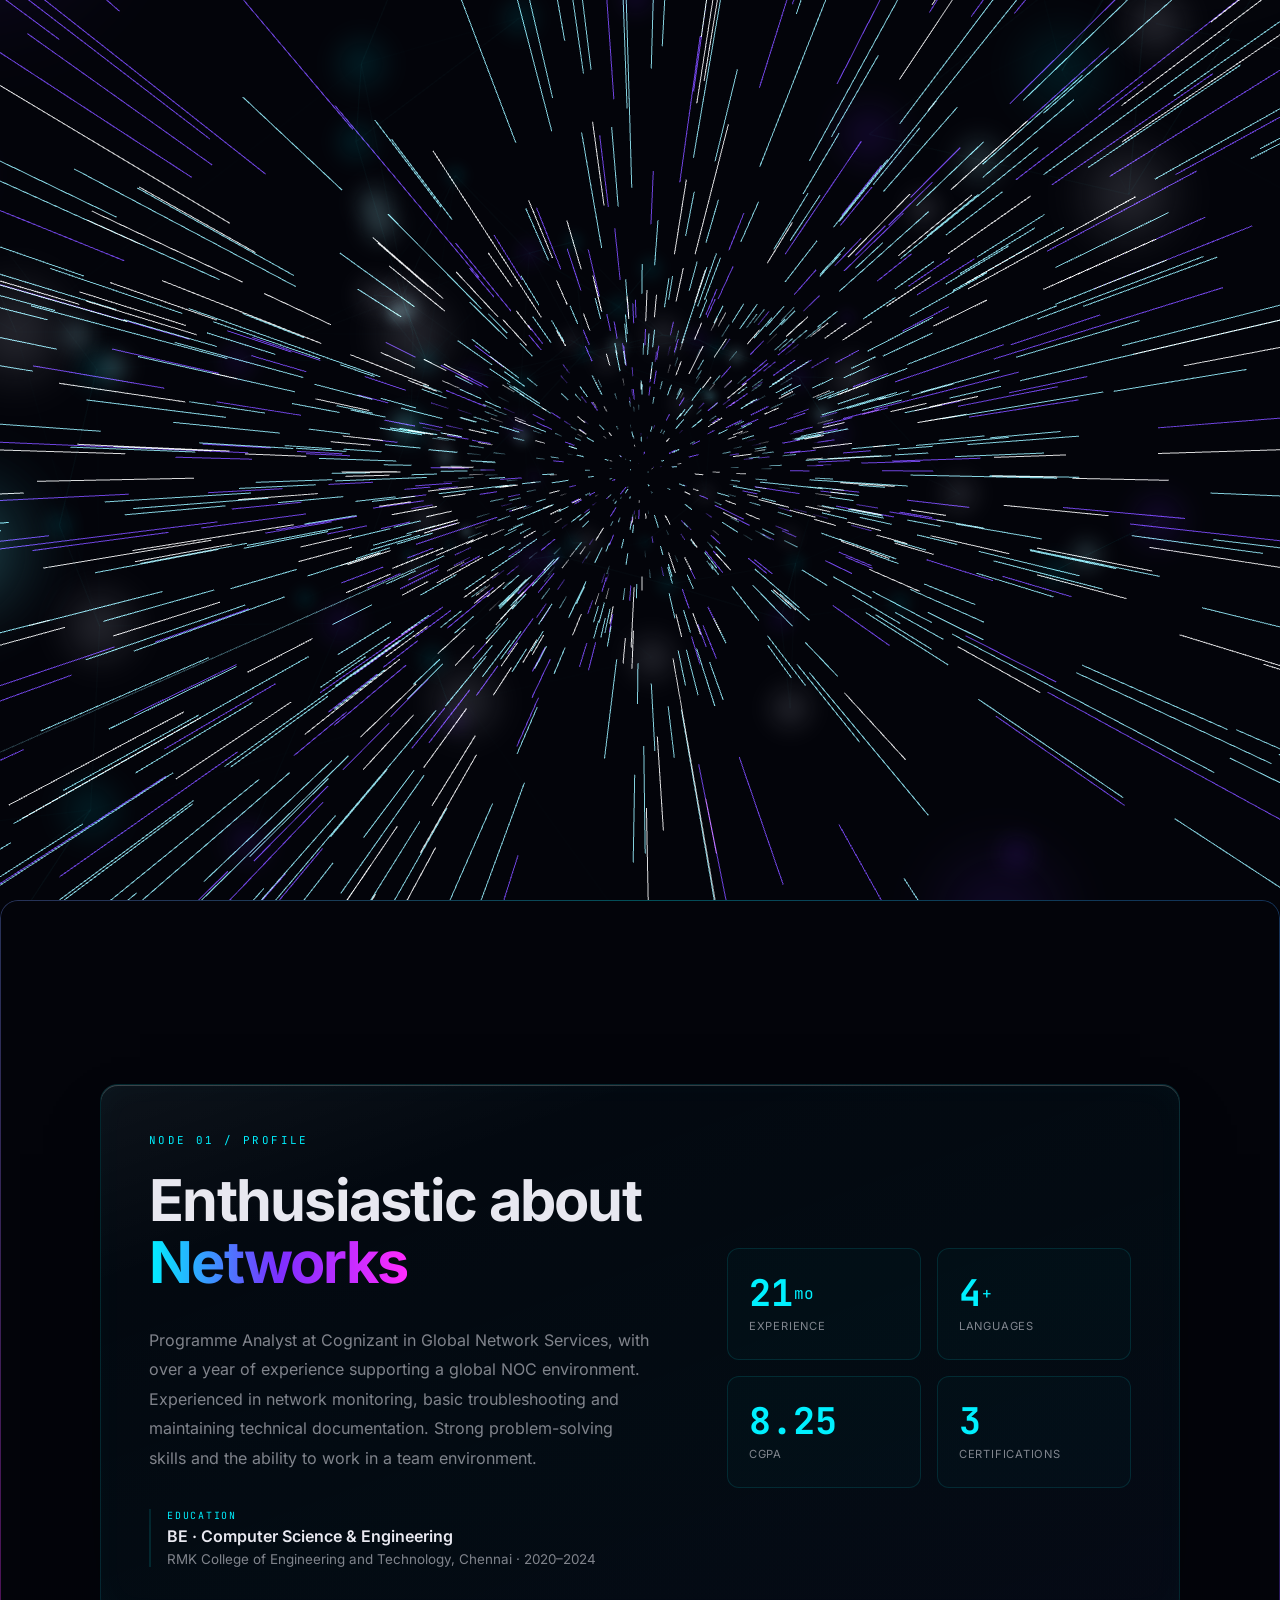
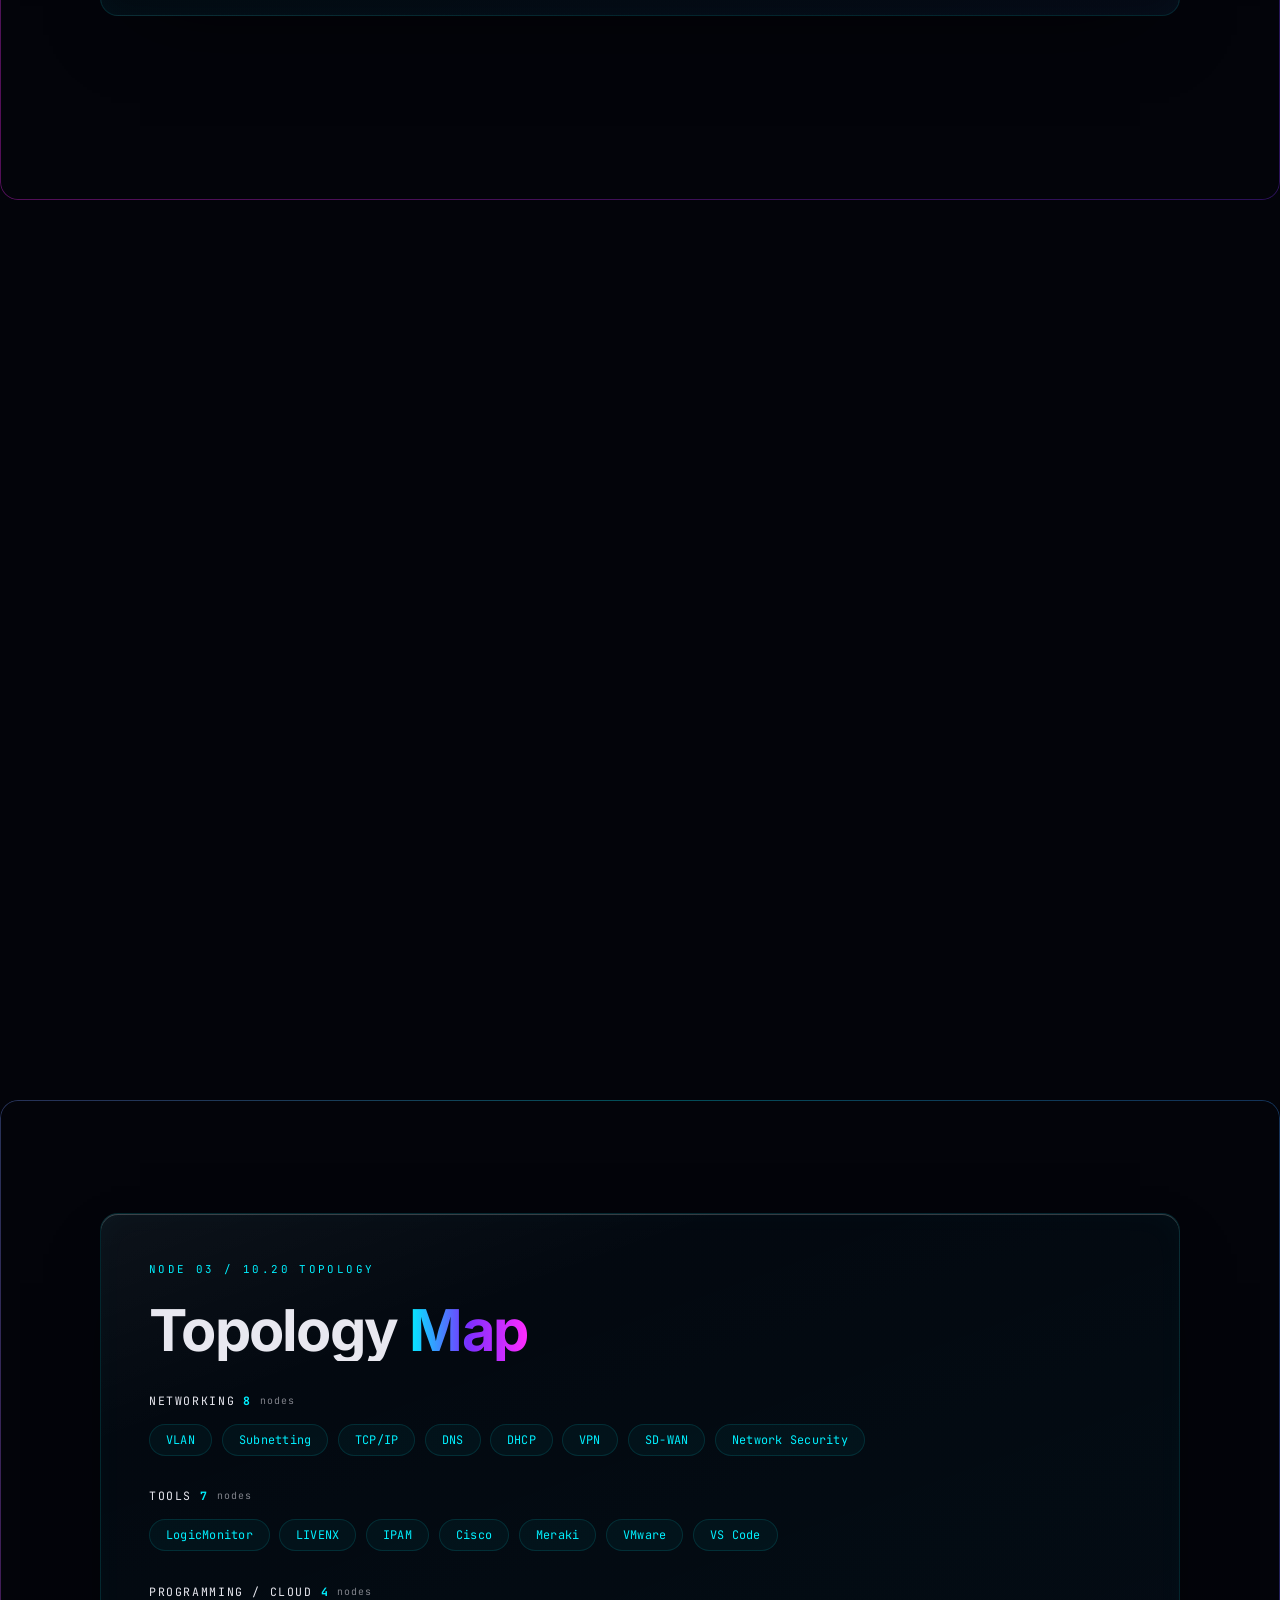
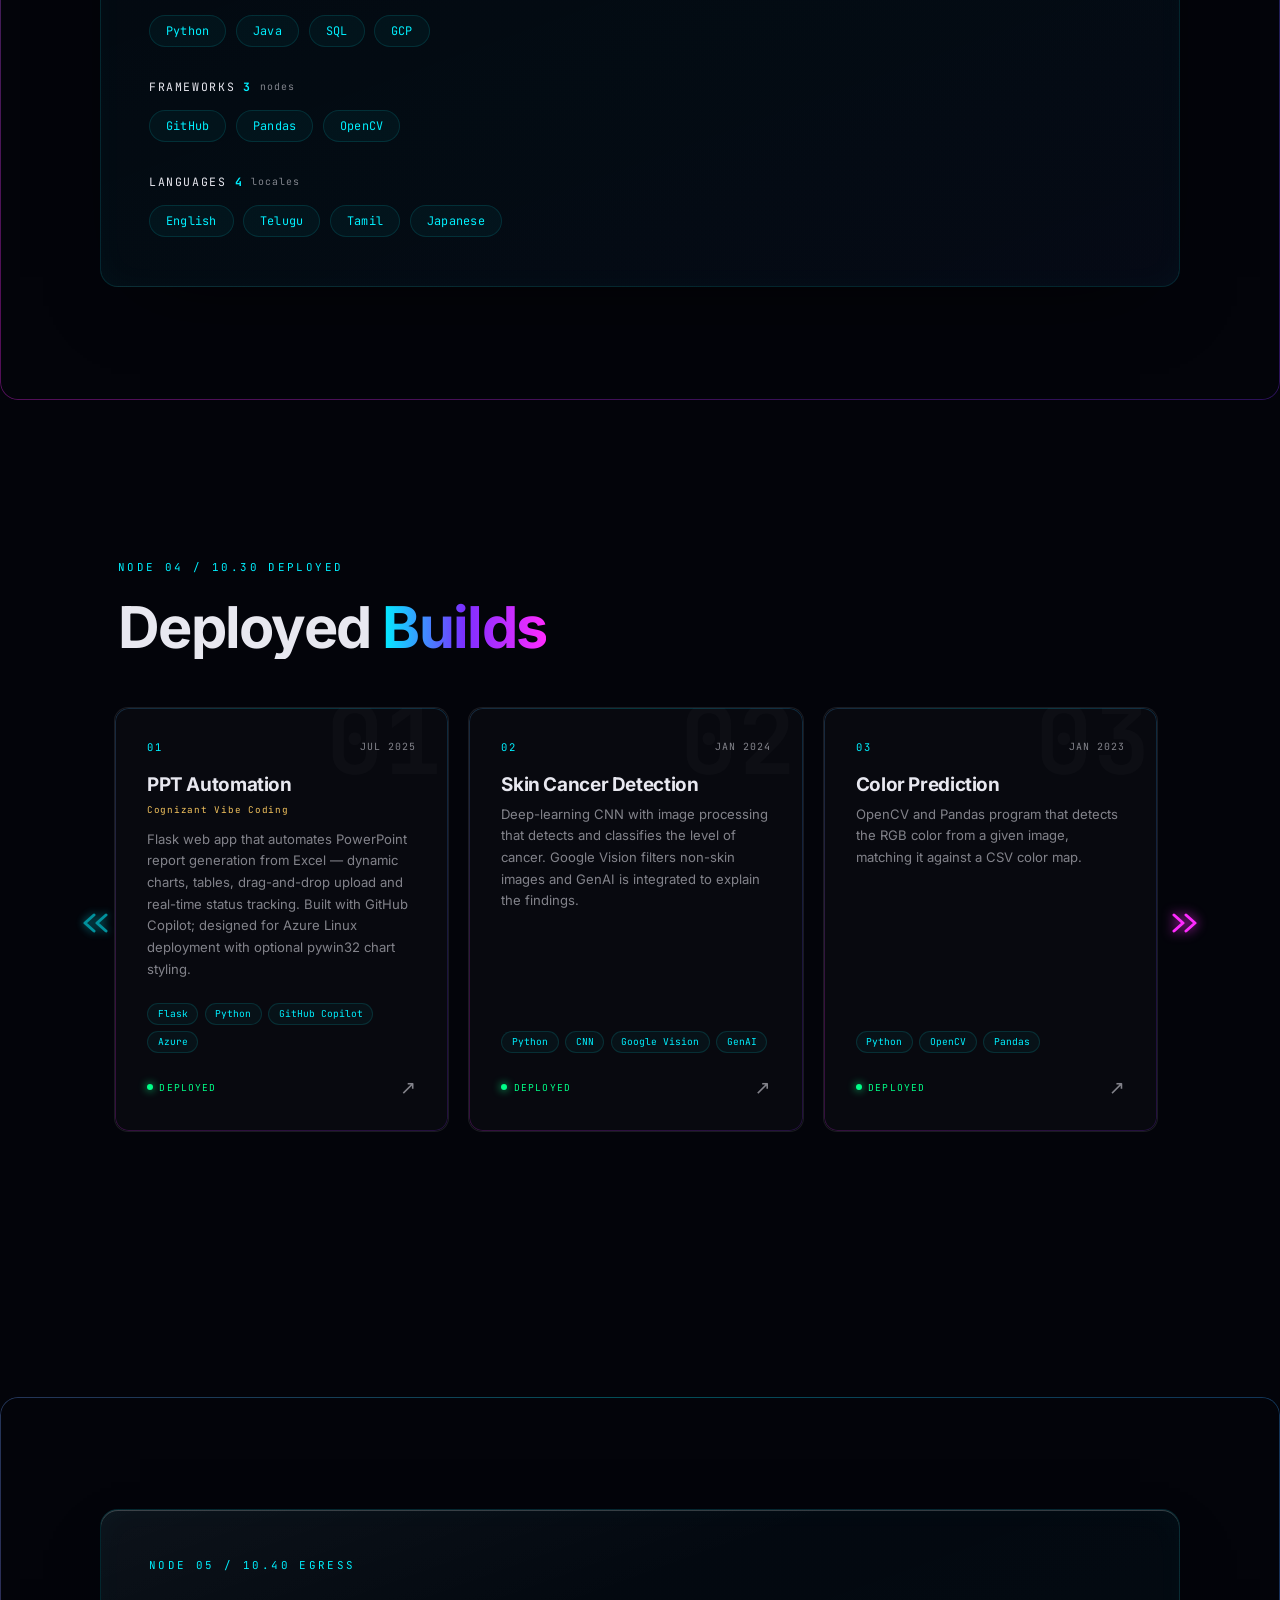
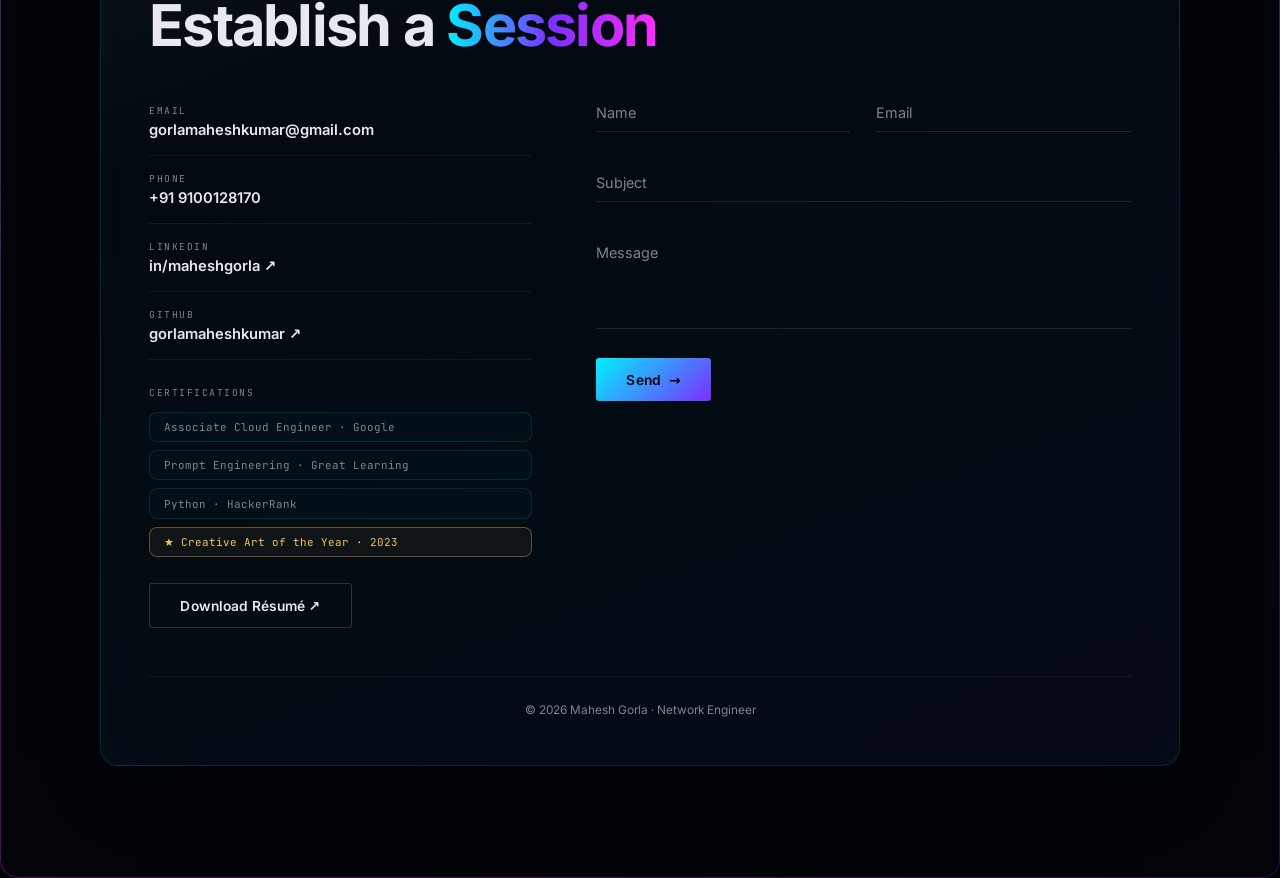
==== commit 55234282: "Add README and cache-busting for main.js" ====
--- a/index.html
+++ b/index.html
@@ -676,7 +676,7 @@
   <!-- copy toast -->
   <div id="toast"></div>
 
-  <script src="main.js"></script>
+  <script src="main.js?v=1.1"></script>
 </body>
 
 </html>
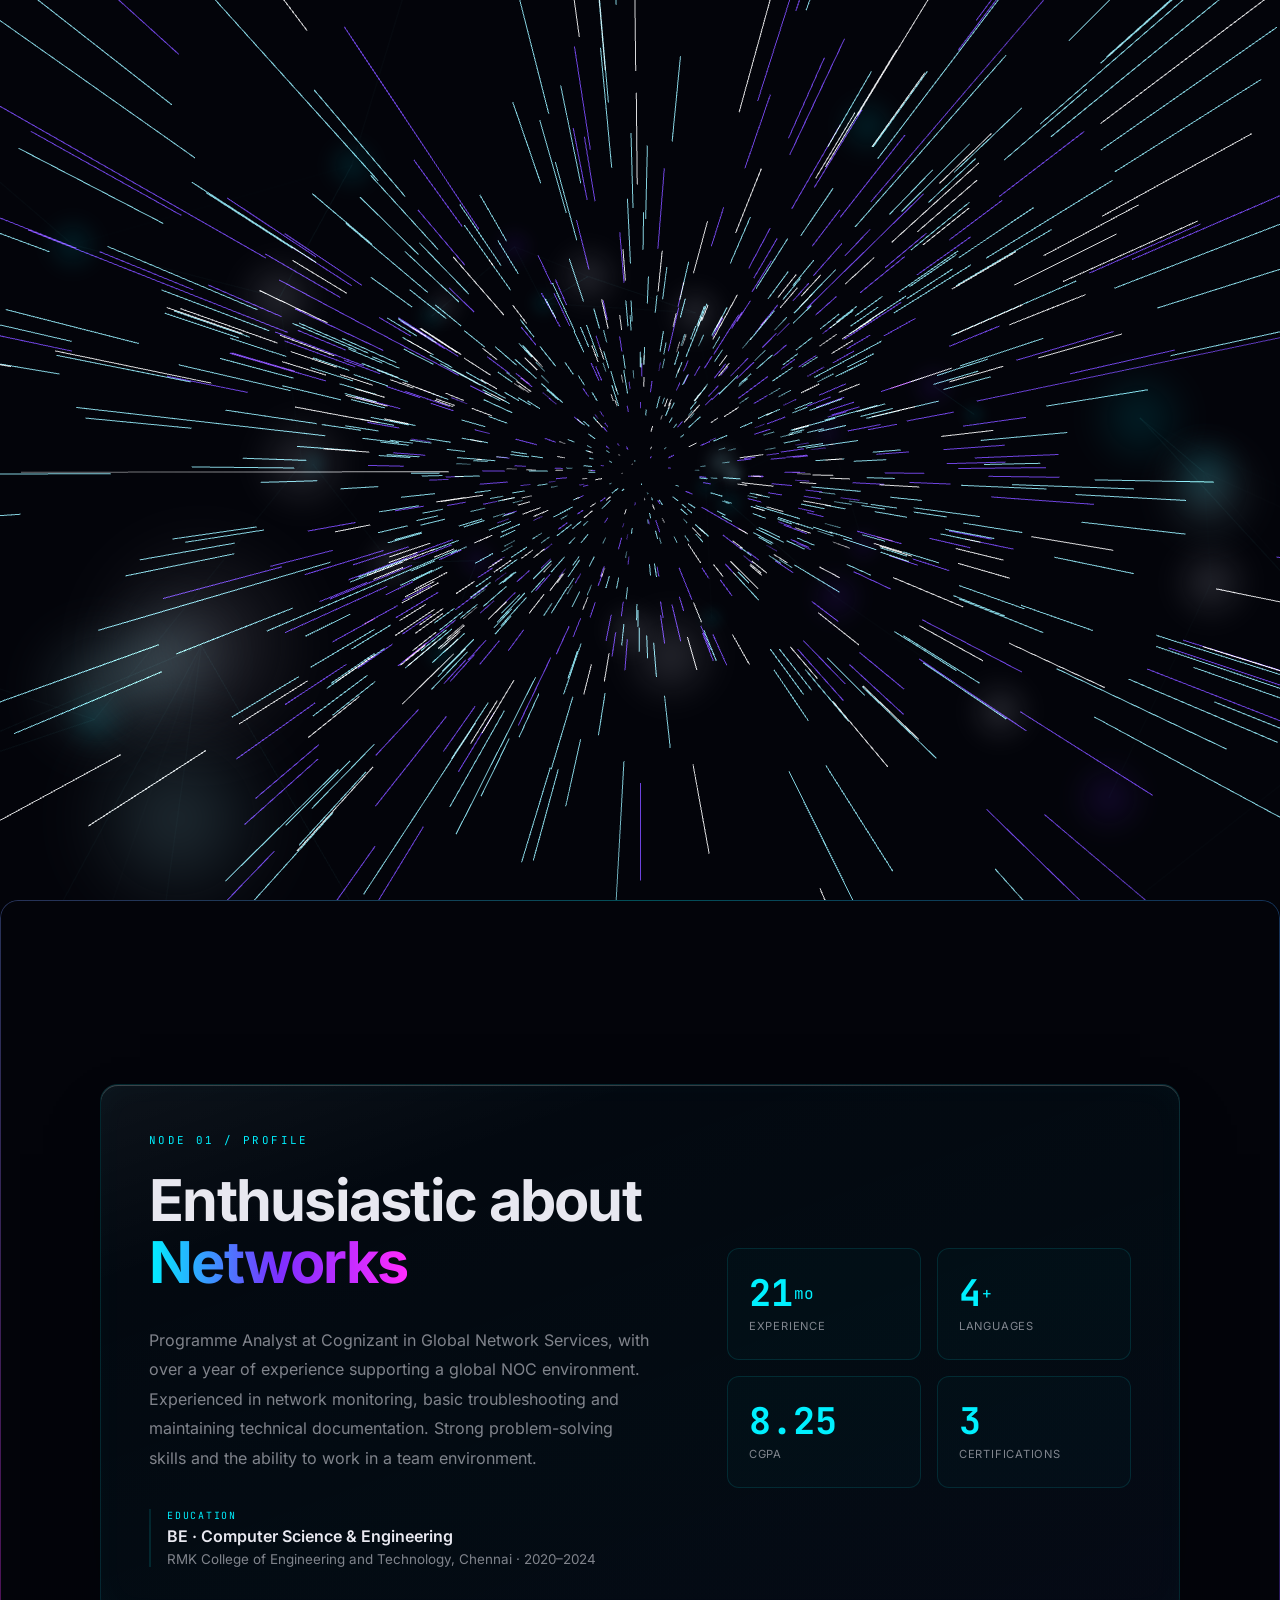
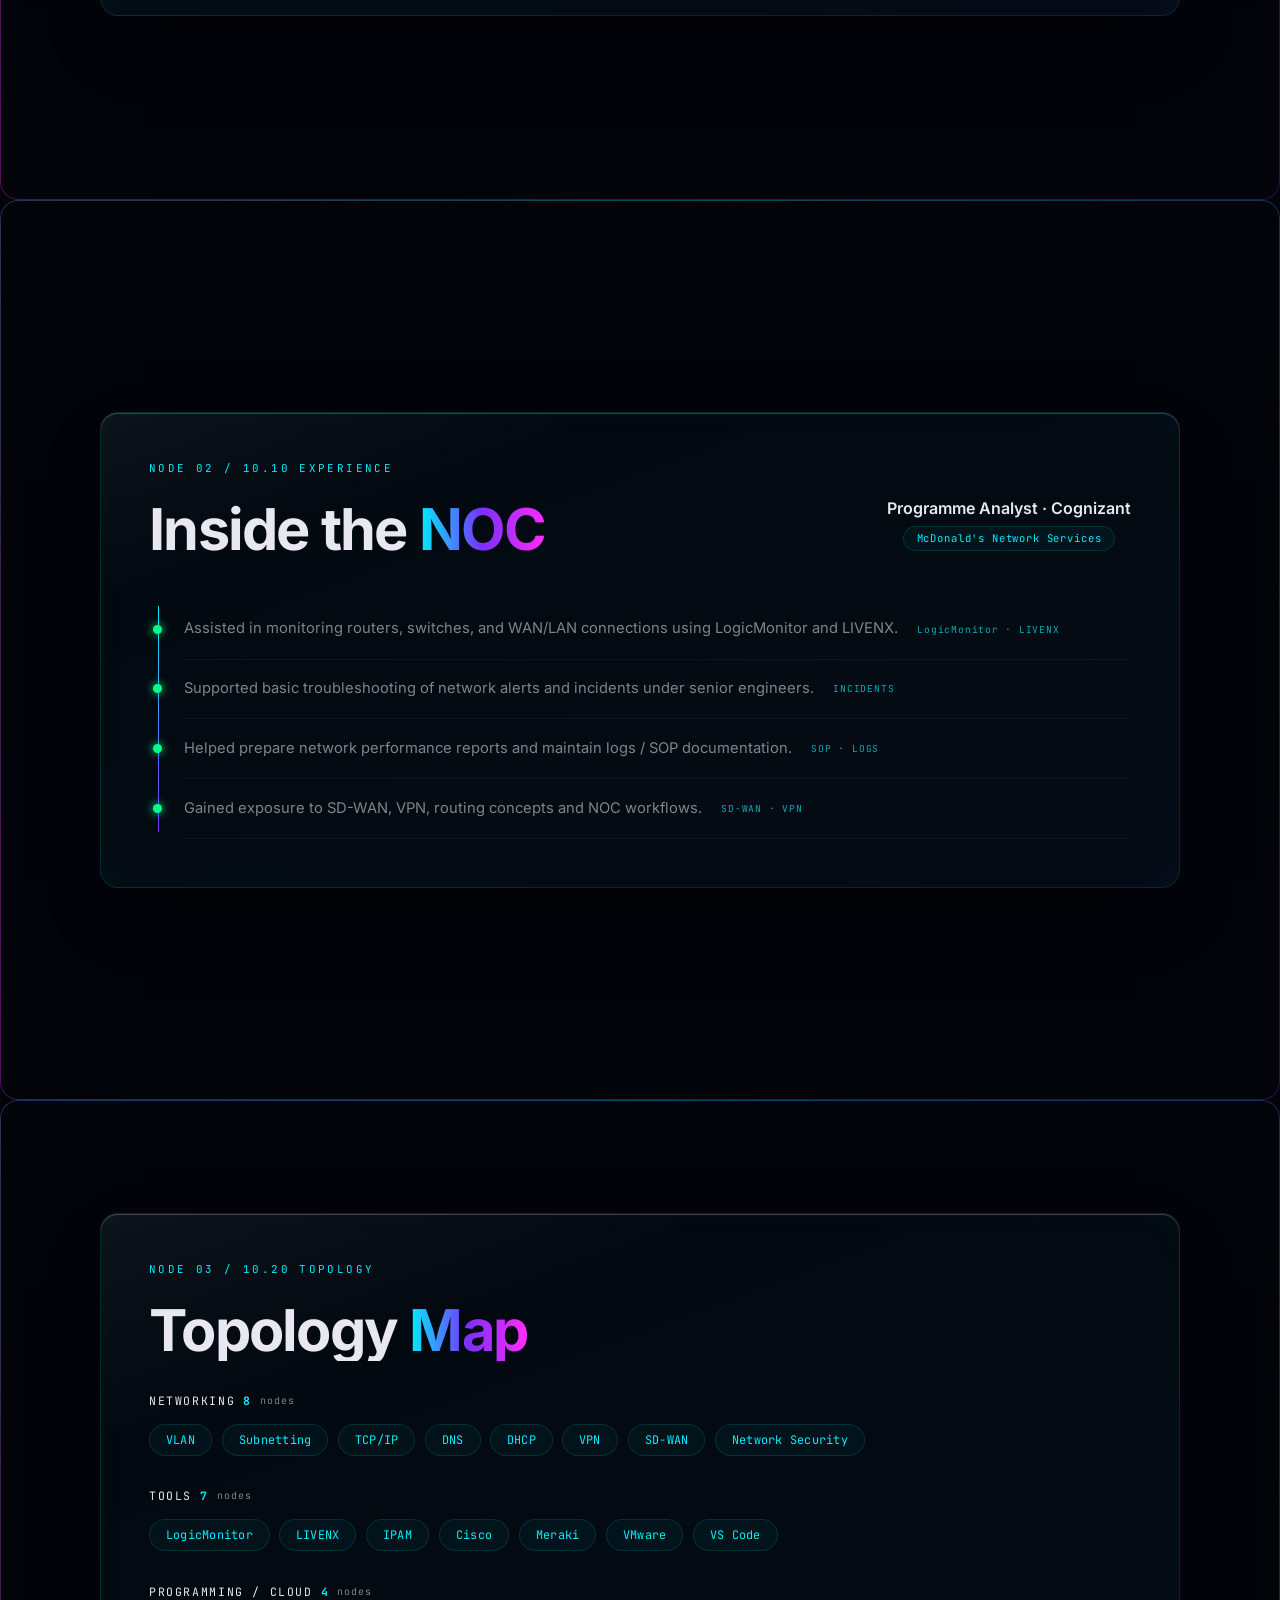
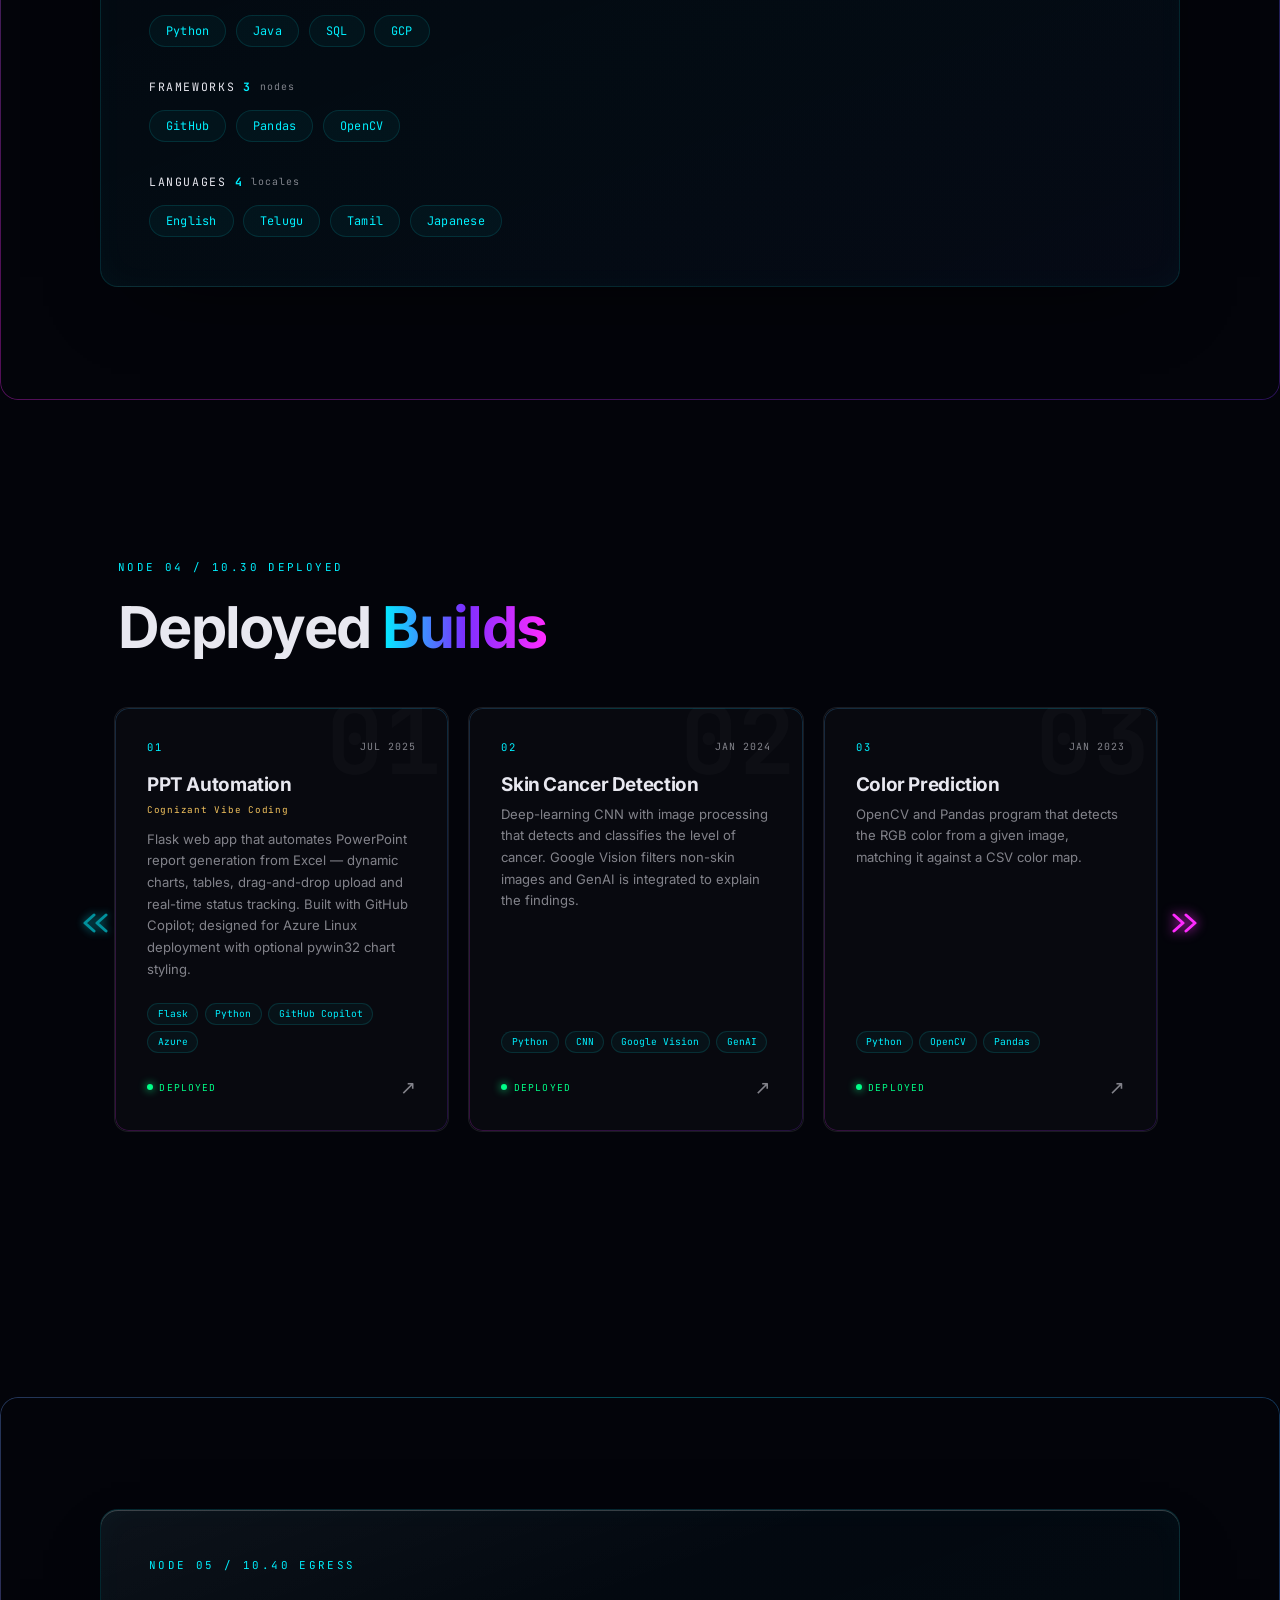
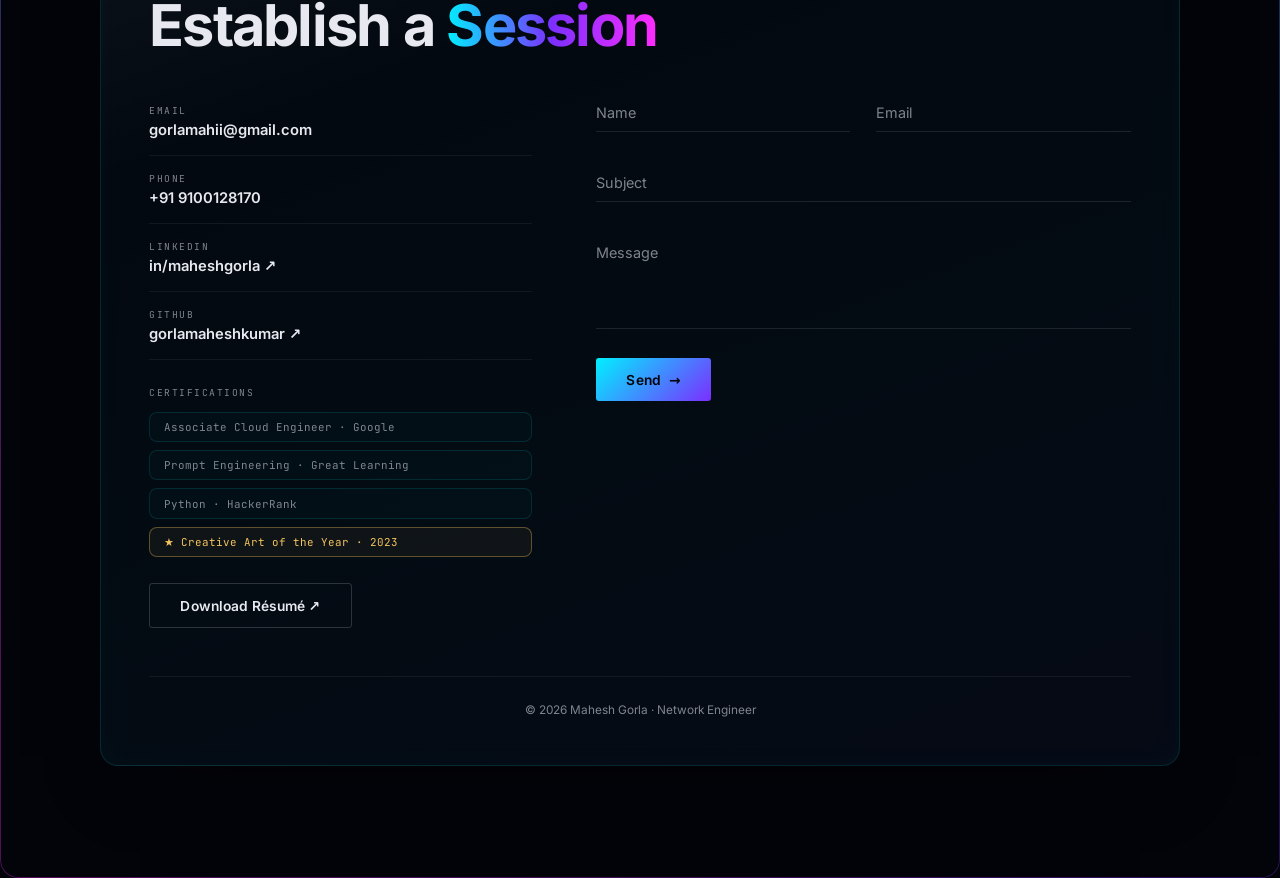
==== commit 22a681bf: "Route contact form submissions to gorlamahii@gmail.com via FormSubmit" ====
--- a/index.html
+++ b/index.html
@@ -626,8 +626,8 @@
       <h2 class="r" data-h2>Establish a <em>Session</em></h2>
       <div class="contact-grid">
         <div class="c-info r">
-          <button class="ci copy" data-copy="gorlamaheshkumar@gmail.com">
-            <span>EMAIL</span><strong>gorlamaheshkumar@gmail.com</strong>
+          <button class="ci copy" data-copy="gorlamahii@gmail.com">
+            <span>EMAIL</span><strong>gorlamahii@gmail.com</strong>
           </button>
           <button class="ci copy" data-copy="+91 9100128170">
             <span>PHONE</span><strong>+91 9100128170</strong>
@@ -651,16 +651,21 @@
             aria-label="Download résumé PDF (opens in new tab)">Download Résumé ↗</a>
         </div>
 
-        <form id="cf" class="r">
+        <form id="cf" class="r" action="https://formsubmit.co/gorlamahii@gmail.com" method="POST">
+          <input type="hidden" name="_captcha" value="false" />
+          <input type="hidden" name="_template" value="table" />
           <div class="row2">
-            <div class="fg"><input id="fn" type="text" placeholder=" " required /><label for="fn">Name</label><i></i>
+            <div class="fg"><input id="fn" name="name" type="text" placeholder=" " required /><label
+                for="fn">Name</label><i></i>
             </div>
-            <div class="fg"><input id="fe" type="email" placeholder=" " required /><label for="fe">Email</label><i></i>
+            <div class="fg"><input id="fe" name="email" type="email" placeholder=" " required /><label
+                for="fe">Email</label><i></i>
             </div>
           </div>
-          <div class="fg"><input id="fs" type="text" placeholder=" " required /><label for="fs">Subject</label><i></i>
-          </div>
-          <div class="fg"><textarea id="fm" rows="4" placeholder=" " required></textarea><label
+          <div class="fg"><input id="fs" name="subject" type="text" placeholder=" " required /><label
+              for="fs">Subject</label><i></i>
+          </div>
+          <div class="fg"><textarea id="fm" name="message" rows="4" placeholder=" " required></textarea><label
               for="fm">Message</label><i></i></div>
           <button type="submit" class="btn-p sub-btn" data-mag><span>Send</span><span class="arr"
               aria-hidden="true">→</span></button>
@@ -676,7 +681,7 @@
   <!-- copy toast -->
   <div id="toast"></div>
 
-  <script src="main.js?v=1.1"></script>
+  <script src="main.js?v=1.2"></script>
 </body>
 
 </html>
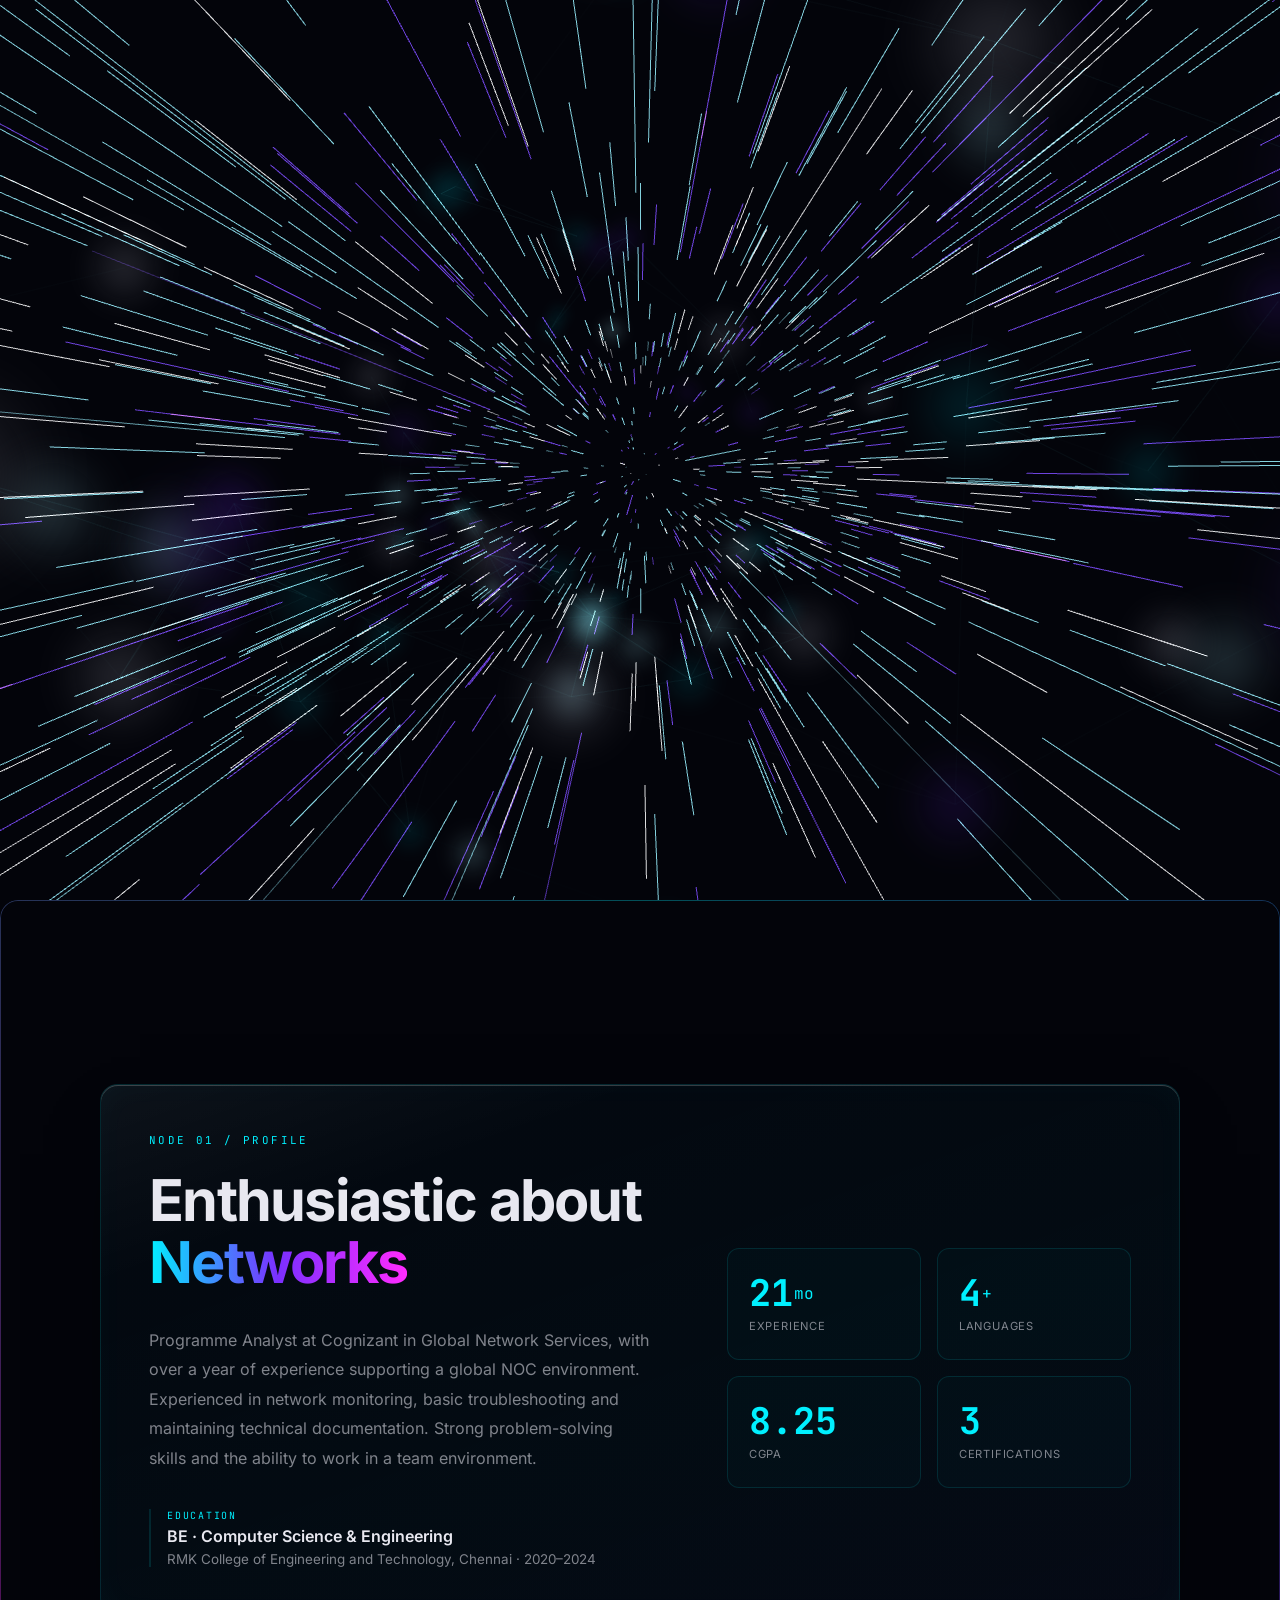
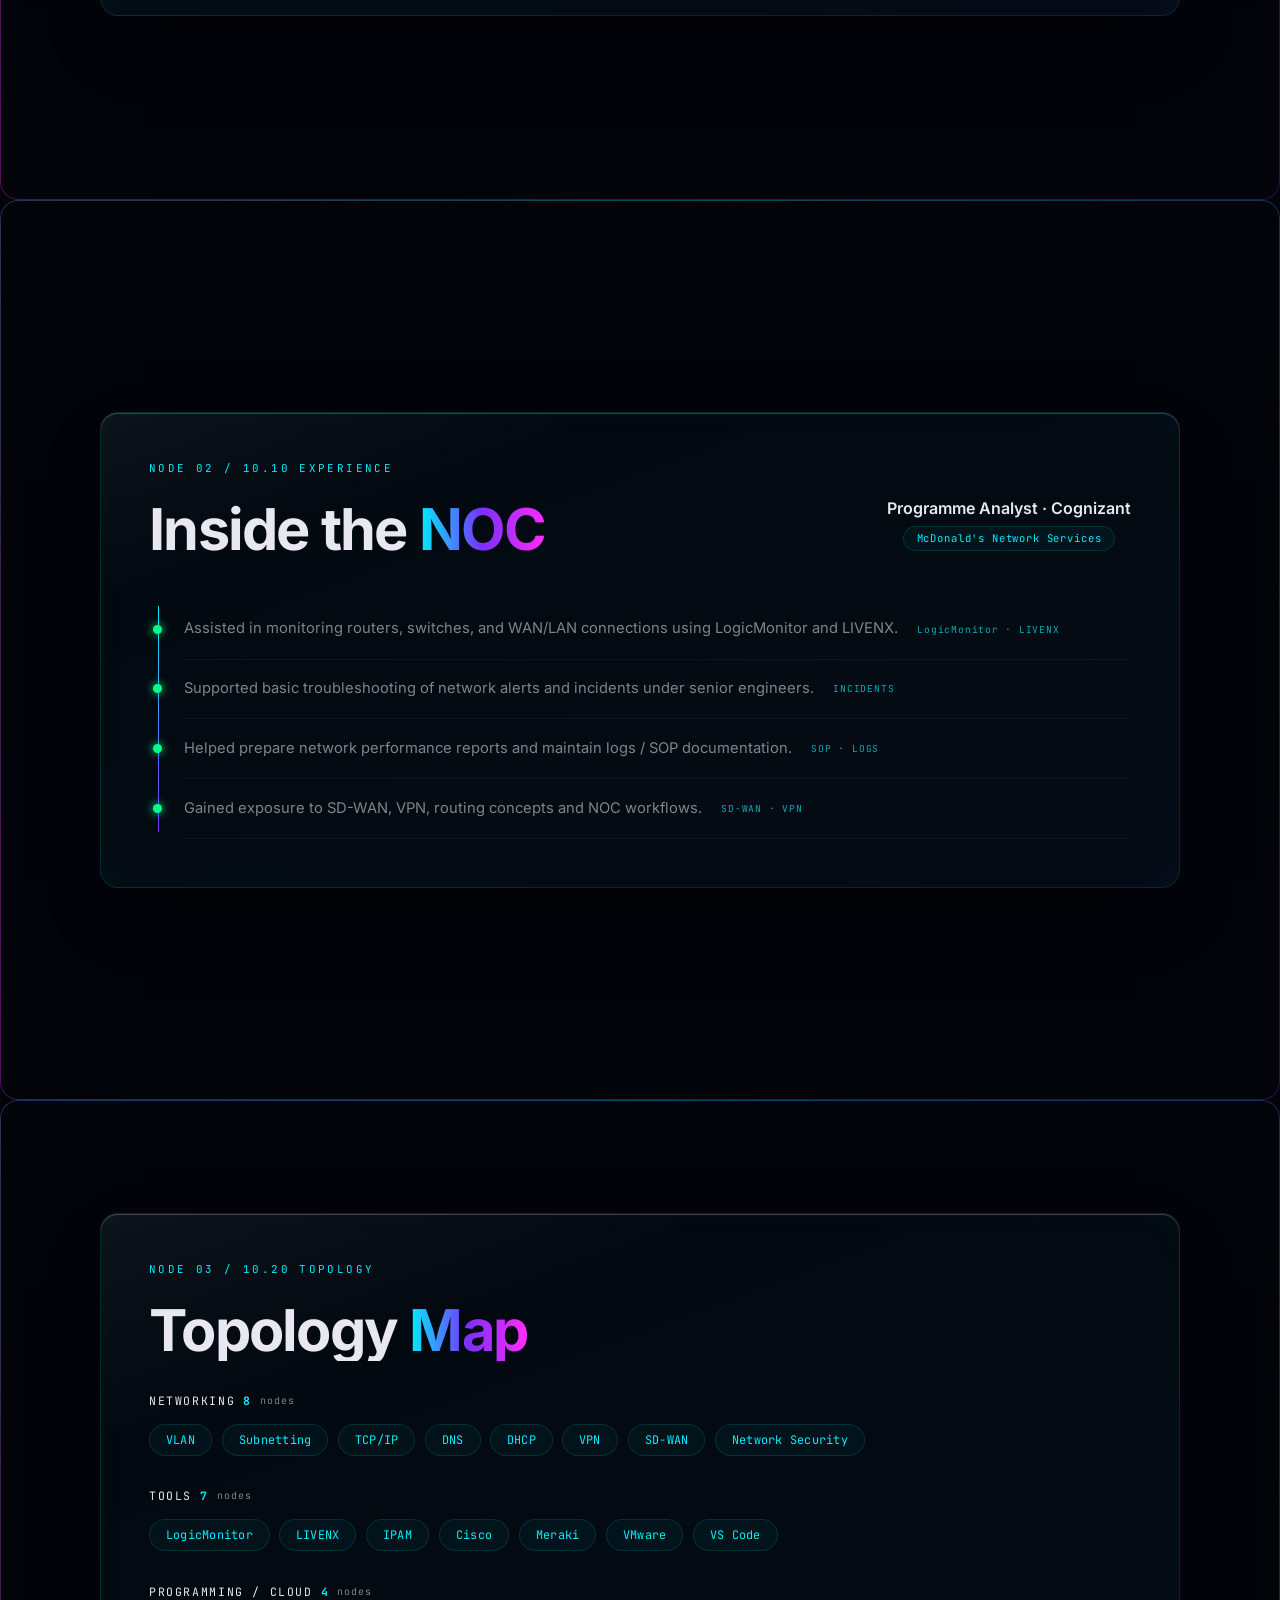
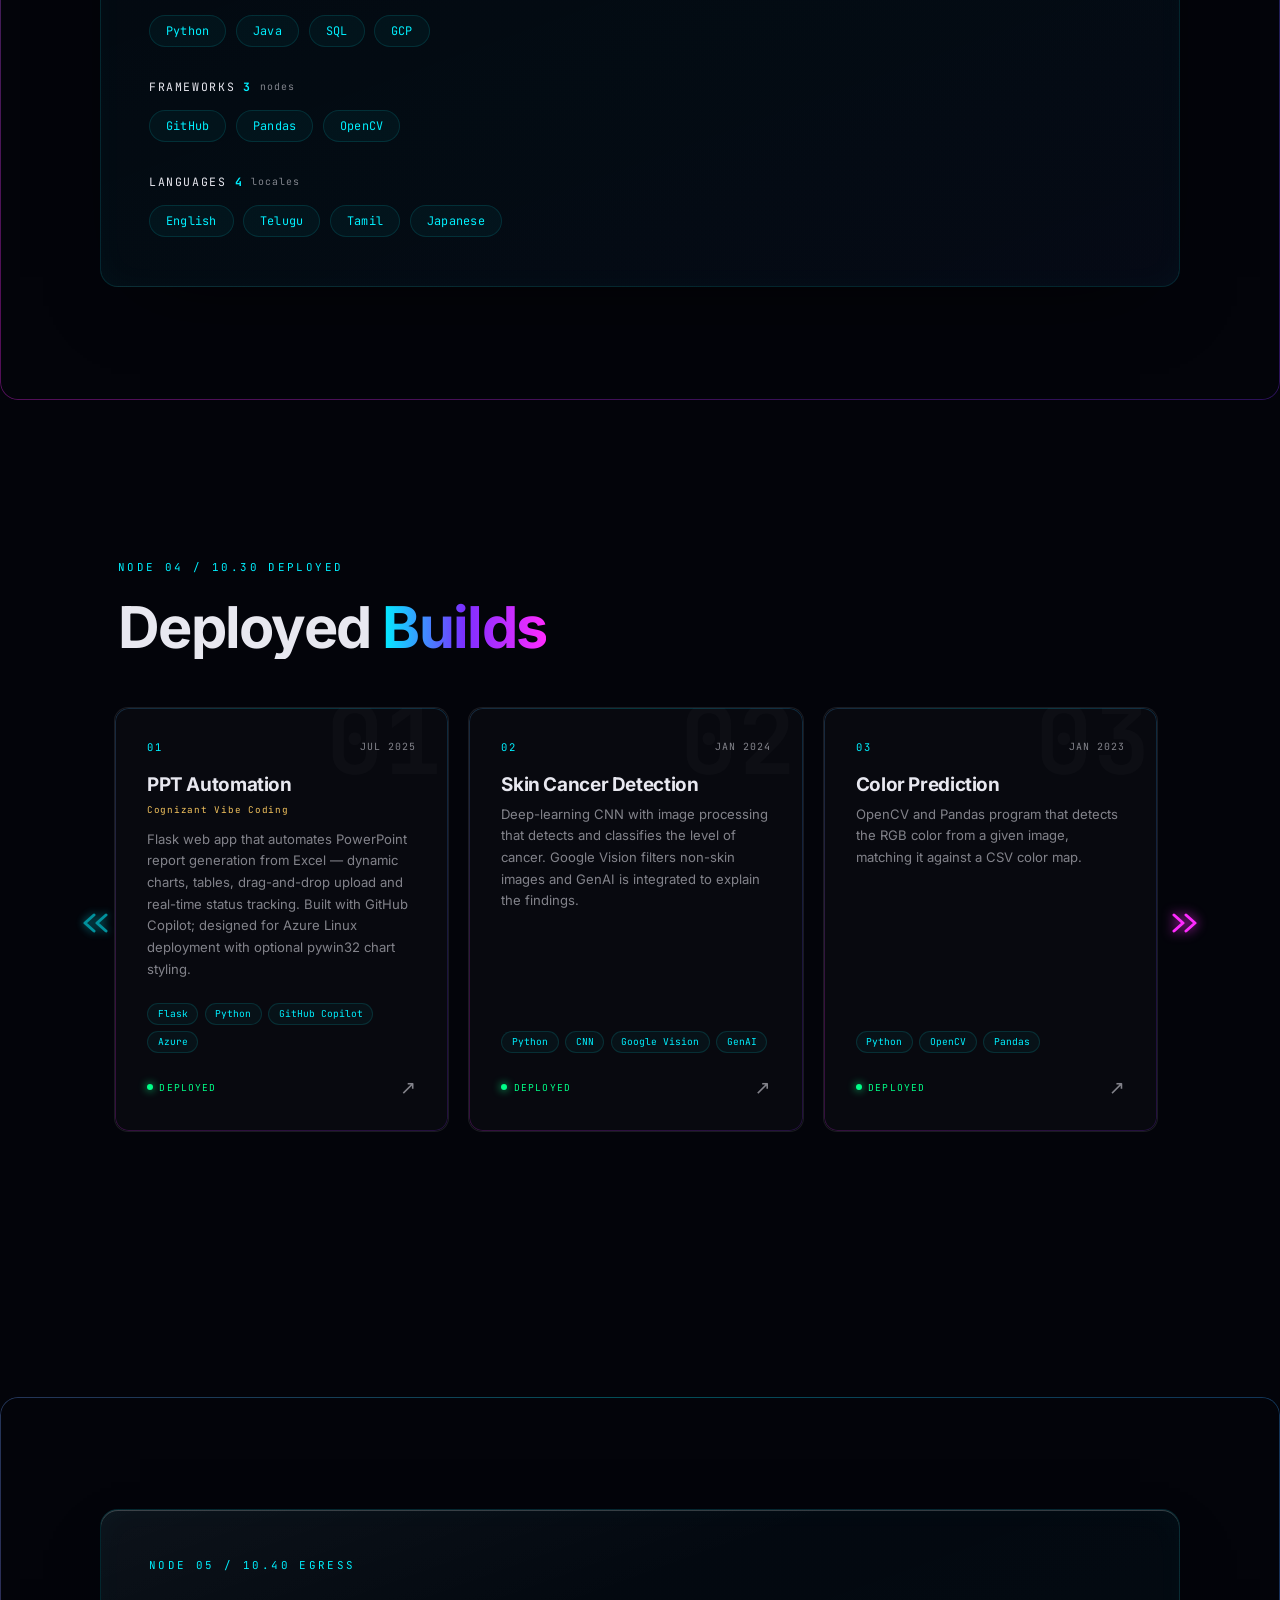
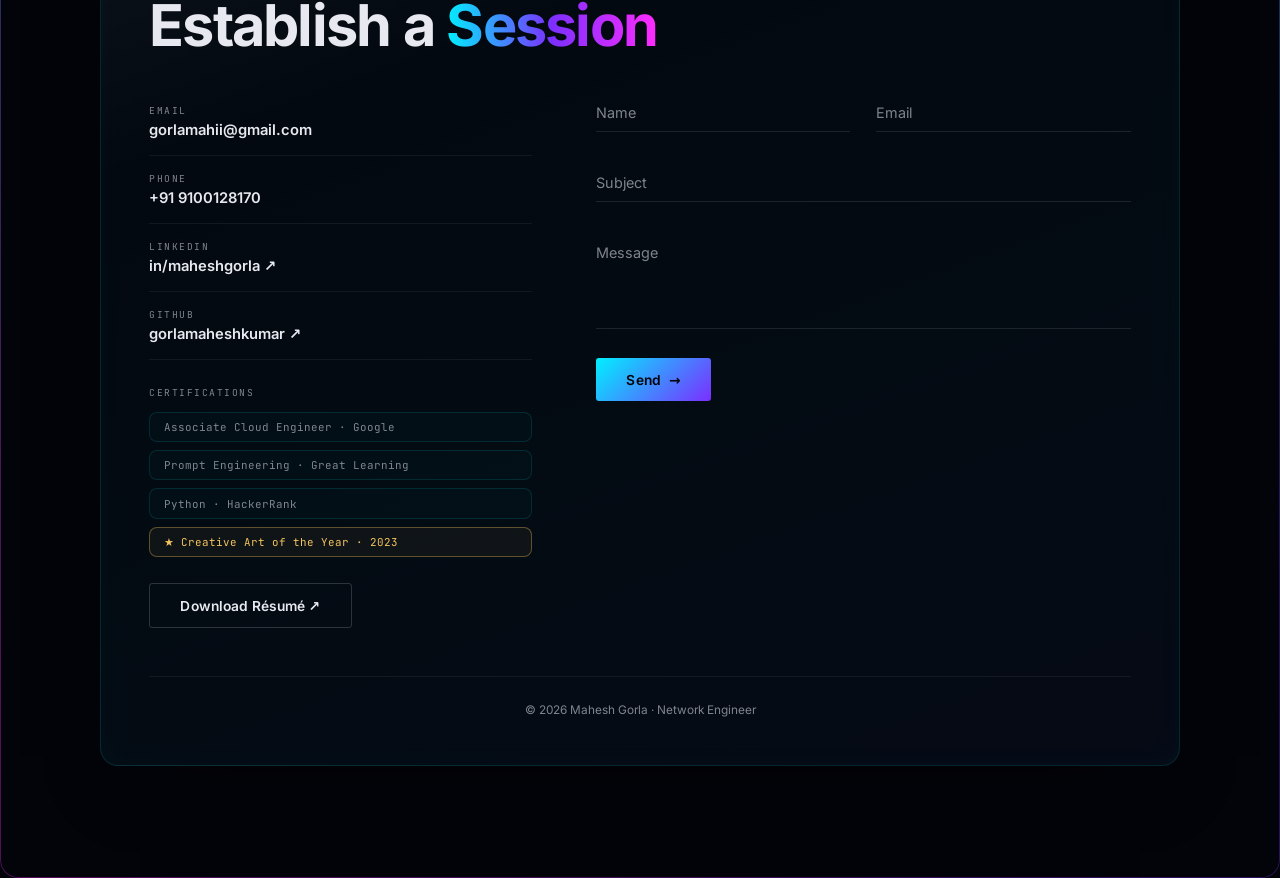
==== commit b5173154: "Add automatic mailto fallback for corporate network proxy environments" ====
--- a/index.html
+++ b/index.html
@@ -681,7 +681,7 @@
   <!-- copy toast -->
   <div id="toast"></div>
 
-  <script src="main.js?v=1.2"></script>
+  <script src="main.js?v=1.3"></script>
 </body>
 
 </html>
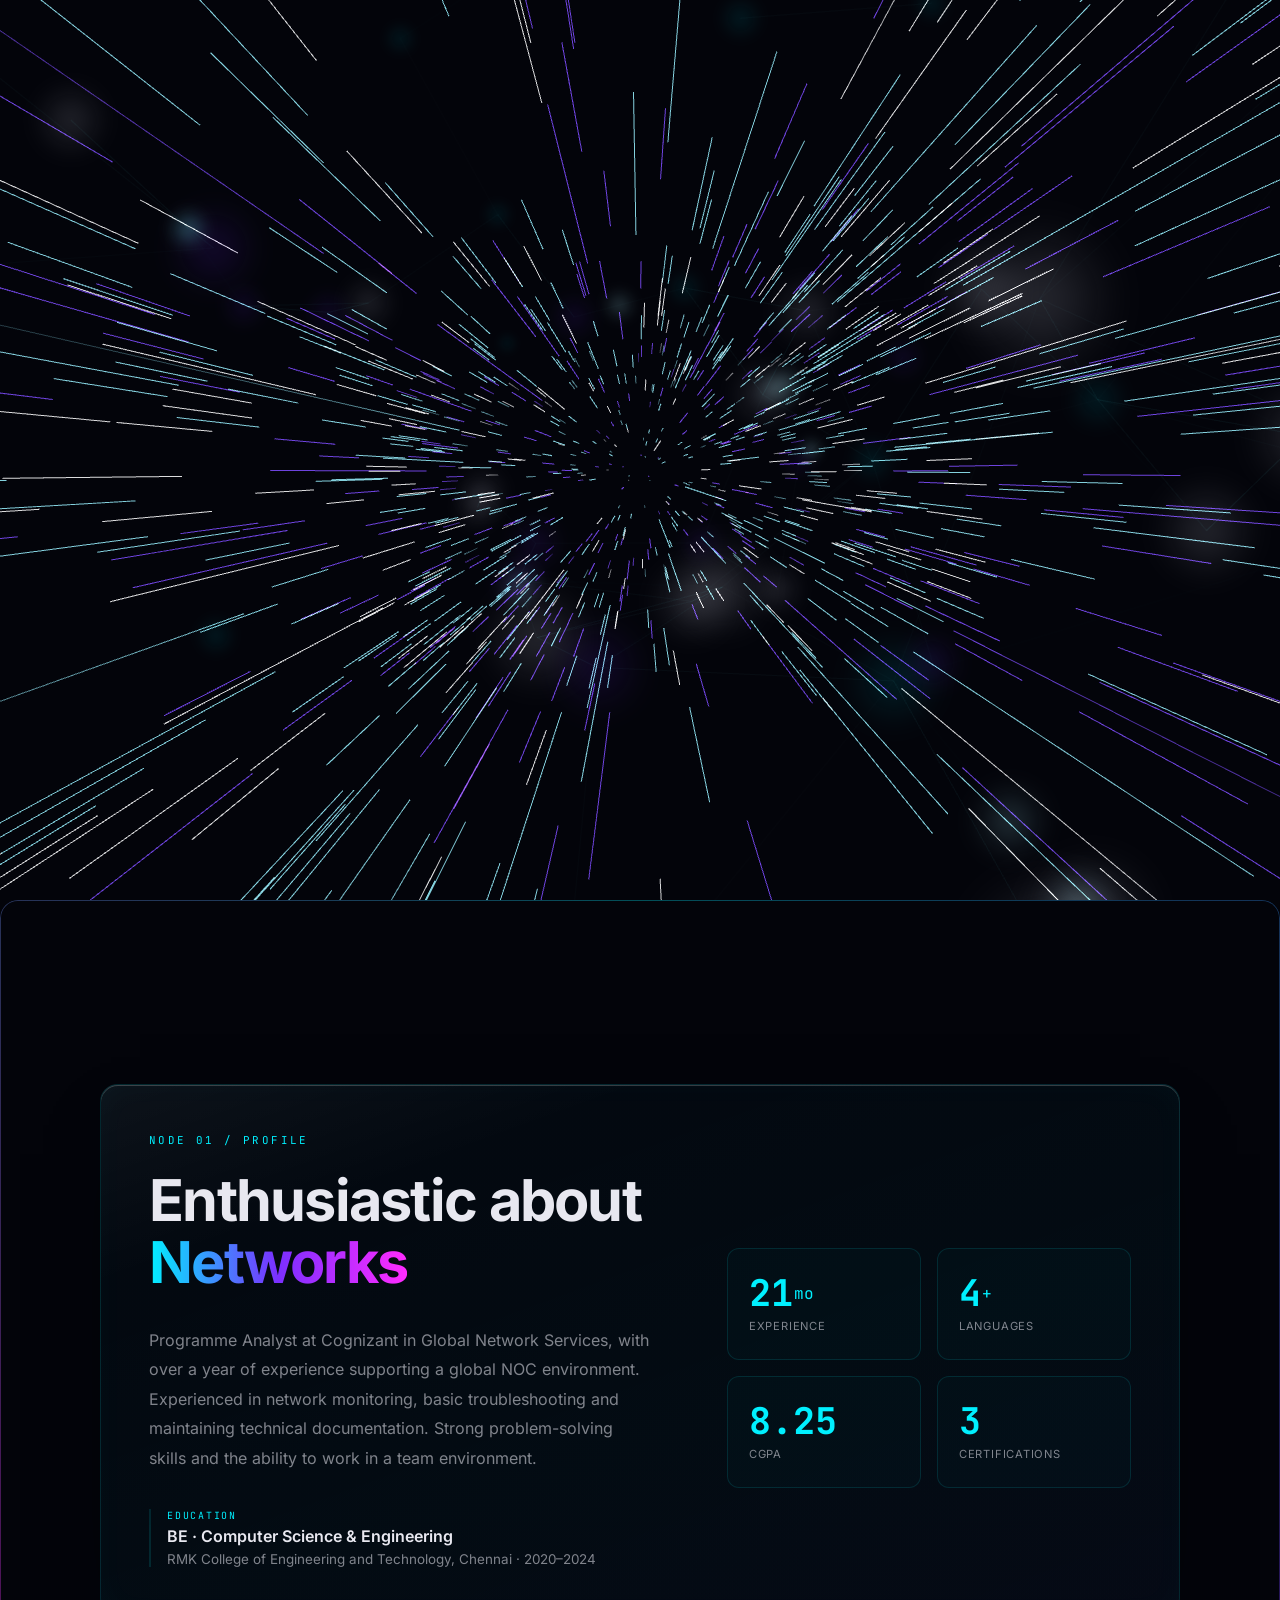
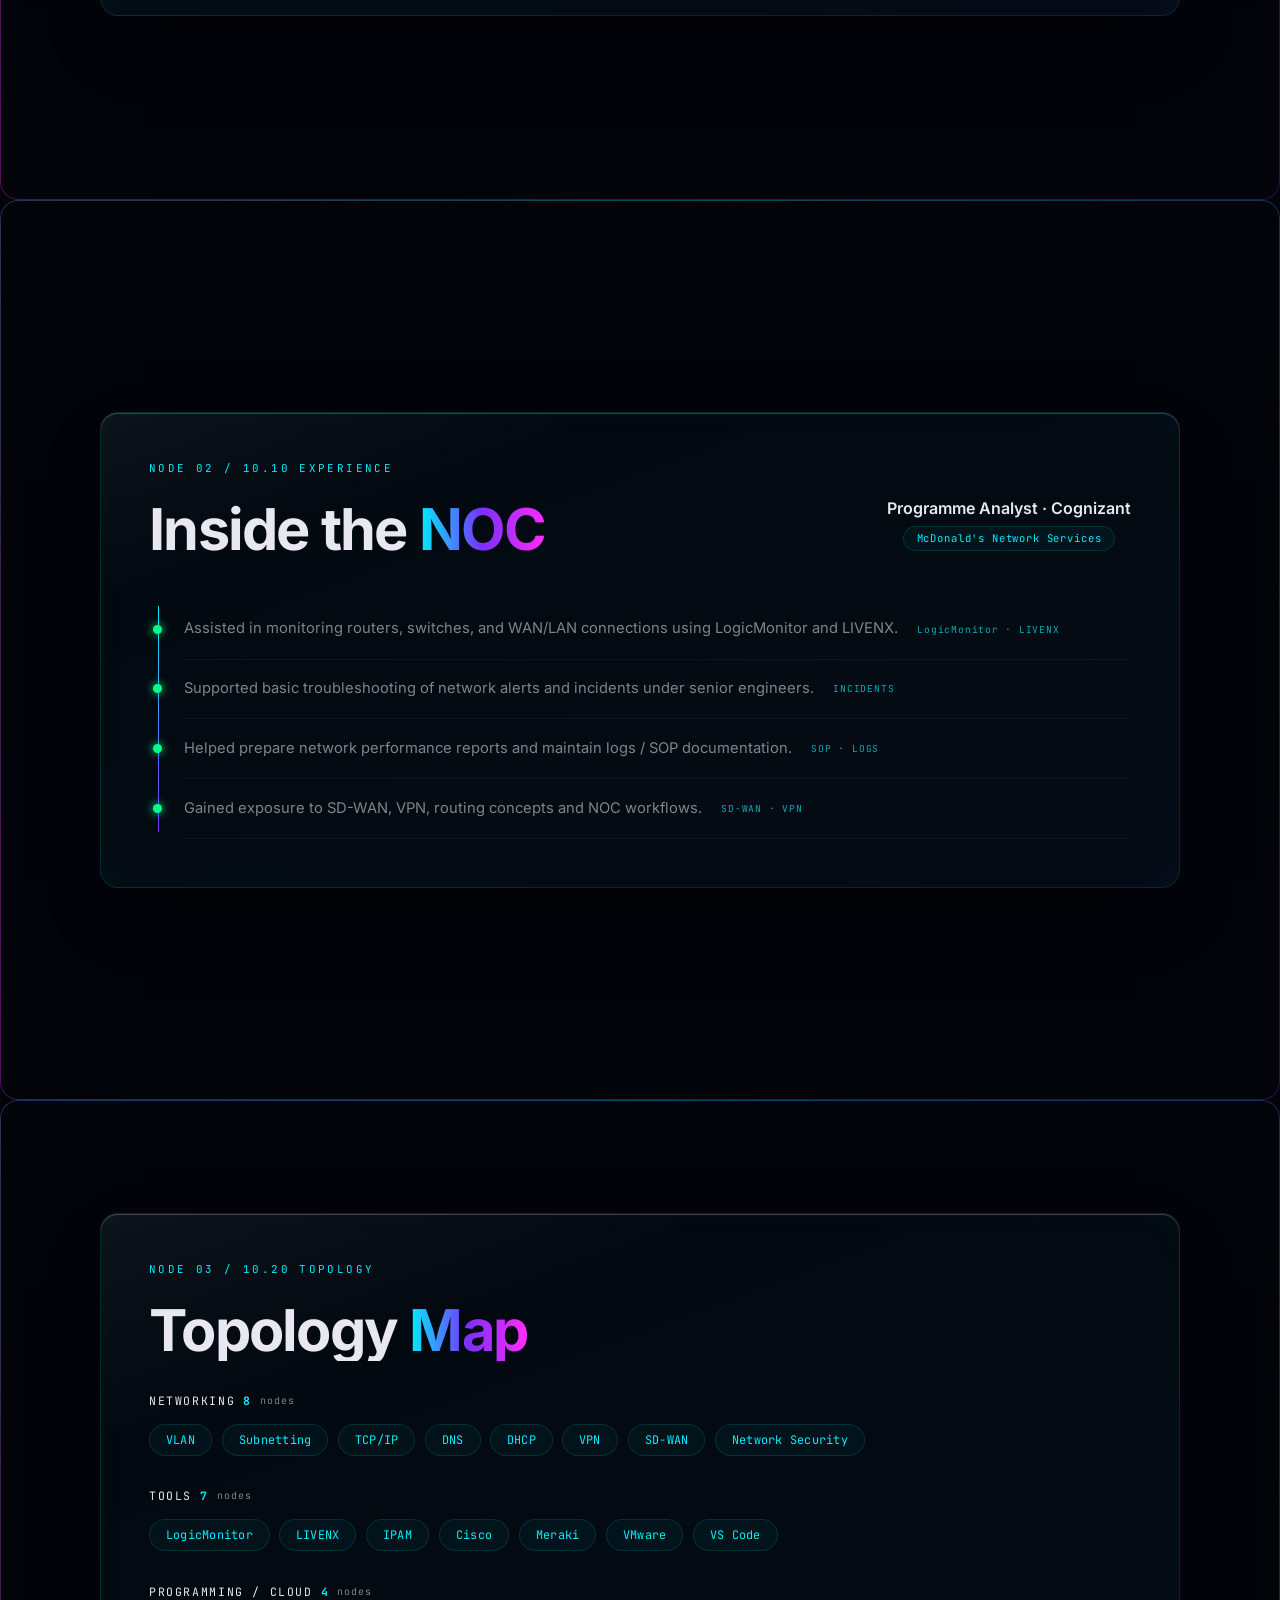
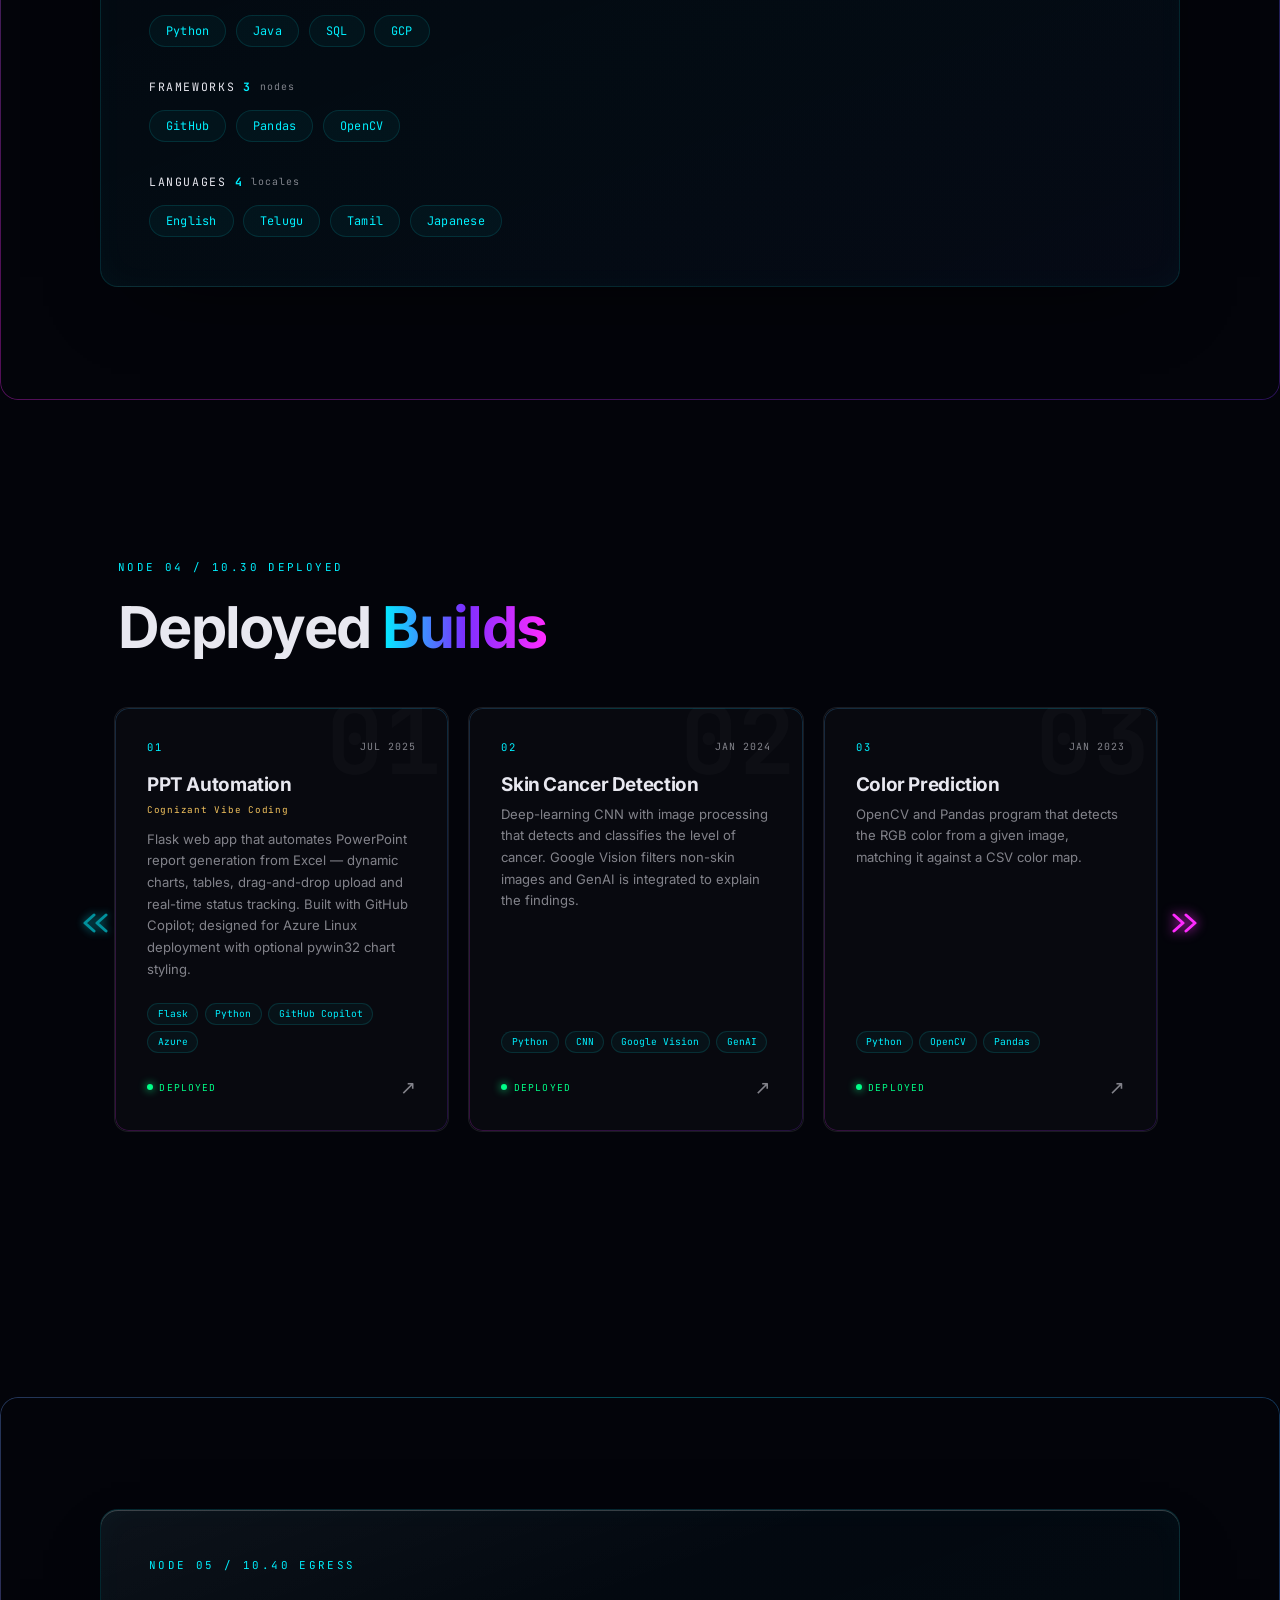
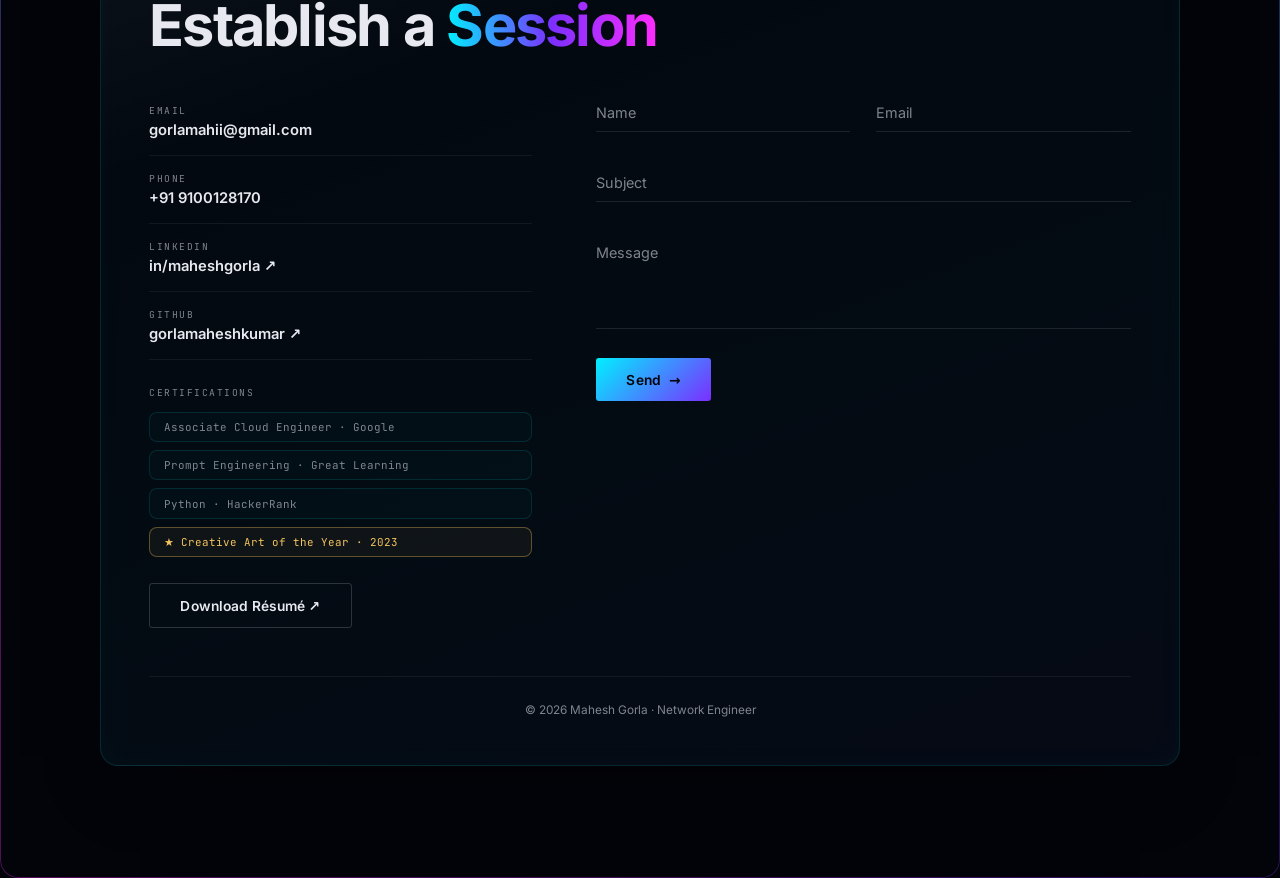
==== commit 928e3135: "Configure contact form with Formspree endpoint (ID: myzgpppa)" ====
--- a/index.html
+++ b/index.html
@@ -1,687 +1,685 @@
-<!DOCTYPE html>
-<html lang="en">
-
-<head>
-  <meta charset="UTF-8" />
-  <meta name="viewport" content="width=device-width, initial-scale=1.0" />
-  <title>Mahesh Gorla — Programme Analyst</title>
-  <meta name="description"
-    content="Mahesh Gorla — Programme Analyst at Cognizant, Global Network Services. Monitoring, troubleshooting and automation. Built with Three.js." />
-  <meta name="theme-color" content="#03040a" />
-  <link rel="stylesheet" href="fonts.css" />
-  <link rel="stylesheet" href="style.css" />
-  <script src="three.min.js"></script>
-</head>
-
-<body>
-
-  <!-- ── Preloader: warp jump + boot handshake ── -->
-  <div id="preloader" role="status" aria-busy="true" aria-label="Loading">
-    <canvas id="bolt" aria-hidden="true"></canvas>
-    <div class="pl-center">
-      <pre id="pl-log" aria-hidden="true"></pre>
-      <div class="pl-ring">
-        <svg viewBox="0 0 140 140" aria-hidden="true">
-          <circle class="ring-track" cx="70" cy="70" r="62"></circle>
-          <circle class="ring-prog" cx="70" cy="70" r="62"></circle>
-        </svg>
-        <div class="pl-pct"><span id="pl-num">0</span><i>%</i></div>
-      </div>
-    </div>
-    <button type="button" class="pl-skip" id="pl-skip">press Enter to jump →</button>
-  </div>
-
-  <!-- ── GPU lattice ── -->
-  <canvas id="c"></canvas>
-
-  <!-- ── Scroll progress meridian ── -->
-  <div id="meridian"><span id="meridian-fill"></span></div>
-
-  <!-- ── Nav ── -->
-  <nav id="nav">
-    <a class="logo" href="#hero" aria-label="Home">MG<span>.</span></a>
-    <ul class="links">
-      <li><a href="#about">01 / Profile</a></li>
-      <li><a href="#experience">02 / NOC</a></li>
-      <li><a href="#skills">03 / Topology</a></li>
-      <li><a href="#projects">04 / Builds</a></li>
-      <li><a href="#contact">05 / Egress</a></li>
-    </ul>
-    <button id="burger" type="button" aria-label="Menu" aria-expanded="false"
-      aria-controls="overlay"><span></span><span></span></button>
-  </nav>
-
-  <div id="overlay" class="overlay">
-    <ul>
-      <li><a href="#about">01 / Profile</a></li>
-      <li><a href="#experience">02 / NOC</a></li>
-      <li><a href="#skills">03 / Topology</a></li>
-      <li><a href="#projects">04 / Builds</a></li>
-      <li><a href="#contact">05 / Egress</a></li>
-    </ul>
-  </div>
-
-  <!-- ════════ HERO / INGRESS ════════ -->
-  <section id="hero" class="panel">
-    <div class="hero-inner">
-      <p class="eyebrow" data-fx>PROGRAMME ANALYST · GLOBAL NETWORK SERVICES</p>
-      <h1>
-        <span class="line" data-split>Mahesh</span>
-        <span class="line grad" data-split>Gorla</span>
-      </h1>
-      <p class="sub" data-fx>Monitoring routers, switches &amp; WAN/LAN across a global network — <span
-          id="hero-uptime">1y 2m</span> at Cognizant.</p>
-      <div class="actions" data-fx>
-        <a href="#experience" class="btn-p" data-mag>Trace the Route</a>
-        <a href="Resume.pdf" target="_blank" rel="noopener noreferrer" class="btn-g" data-mag
-          aria-label="Open résumé PDF (opens in new tab)">Resume <span class="arr" aria-hidden="true">↗</span></a>
-      </div>
-      <div class="hud" data-fx>
-        <span class="led"></span> NODE&nbsp;AS-MG &nbsp;·&nbsp; STATUS&nbsp;<b>UP</b> &nbsp;·&nbsp; UPTIME&nbsp;<b
-          id="hud-uptime">1y&nbsp;2m</b>
-      </div>
-    </div>
-    <div class="scroll-cue" data-fx><span>scroll</span><i></i></div>
-  </section>
-
-  <!-- ════════ NODE 01 / PROFILE ════════ -->
-  <section id="about" class="panel">
-    <div class="glass wrap">
-      <p class="label r">NODE 01 / PROFILE</p>
-      <div class="about-grid">
-        <div>
-          <h2 class="r" data-h2>Enthusiastic about <em>Networks</em></h2>
-          <p class="bio r">
-            Programme Analyst at Cognizant in Global Network Services, with over a year of
-            experience supporting a global NOC environment. Experienced in network monitoring,
-            basic troubleshooting and maintaining technical documentation. Strong problem-solving
-            skills and the ability to work in a team environment.
-          </p>
-          <div class="edu r">
-            <span class="edu-k">EDUCATION</span>
-            <strong>BE · Computer Science &amp; Engineering</strong>
-            <span class="edu-v">RMK College of Engineering and Technology, Chennai · 2020–2024</span>
-          </div>
-        </div>
-        <div class="stats r">
-          <div class="sc"><span class="sn" id="stat-exp" data-n="14">0</span><sup>mo</sup>
-            <p>Experience</p>
-          </div>
-          <div class="sc"><span class="sn" data-n="4">0</span><sup>+</sup>
-            <p>Languages</p>
-          </div>
-          <div class="sc"><span class="sn" data-n="8.25" data-dec="2">0</span>
-            <p>CGPA</p>
-          </div>
-          <div class="sc"><span class="sn" data-n="3">0</span>
-            <p>Certifications</p>
-          </div>
-        </div>
-      </div>
-    </div>
-  </section>
-
-  <!-- ════════ NODE 02 / EXPERIENCE / THE NOC ════════ -->
-  <section id="experience" class="panel">
-    <div class="glass wrap">
-      <p class="label r">NODE 02 / 10.10 EXPERIENCE</p>
-      <div class="exp-head r">
-        <h2 data-h2>Inside the <em>NOC</em></h2>
-        <div class="exp-role">
-          <strong>Programme Analyst · Cognizant</strong>
-          <span class="client-chip">McDonald's Network Services</span>
-        </div>
-      </div>
-      <div class="feed">
-        <div class="feed-spine"></div>
-        <div class="feed-row r">
-          <span class="led-box"><span class="led2"></span></span>
-          <p>Assisted in monitoring routers, switches, and WAN/LAN connections using LogicMonitor and LIVENX.</p>
-          <span class="feed-tag">LogicMonitor · LIVENX</span>
-        </div>
-        <div class="feed-row r">
-          <span class="led-box"><span class="led2"></span></span>
-          <p>Supported basic troubleshooting of network alerts and incidents under senior engineers.</p>
-          <span class="feed-tag">INCIDENTS</span>
-        </div>
-        <div class="feed-row r">
-          <span class="led-box"><span class="led2"></span></span>
-          <p>Helped prepare network performance reports and maintain logs / SOP documentation.</p>
-          <span class="feed-tag">SOP · LOGS</span>
-        </div>
-        <div class="feed-row r">
-          <span class="led-box"><span class="led2"></span></span>
-          <p>Gained exposure to SD-WAN, VPN, routing concepts and NOC workflows.</p>
-          <span class="feed-tag">SD-WAN · VPN</span>
-        </div>
-      </div>
-    </div>
-  </section>
-
-  <!-- ════════ NODE 03 / SKILLS / TOPOLOGY ════════ -->
-  <section id="skills" class="panel">
-    <div class="glass wrap">
-      <p class="label r">NODE 03 / 10.20 TOPOLOGY</p>
-      <h2 class="r" data-h2>Topology <em>Map</em></h2>
-      <div class="clusters">
-        <div class="cluster r">
-          <div class="cl-head">NETWORKING <span class="cl-count" data-n="8">0</span><i>nodes</i></div>
-          <div class="chips">
-            <span data-mag>VLAN</span><span data-mag>Subnetting</span><span data-mag>TCP/IP</span><span
-              data-mag>DNS</span>
-            <span data-mag>DHCP</span><span data-mag>VPN</span><span data-mag>SD-WAN</span><span data-mag>Network
-              Security</span>
-          </div>
-        </div>
-        <div class="cluster r">
-          <div class="cl-head">TOOLS <span class="cl-count" data-n="7">0</span><i>nodes</i></div>
-          <div class="chips">
-            <span data-mag>LogicMonitor</span><span data-mag>LIVENX</span><span data-mag>IPAM</span><span
-              data-mag>Cisco</span>
-            <span data-mag>Meraki</span><span data-mag>VMware</span><span data-mag>VS Code</span>
-          </div>
-        </div>
-        <div class="cluster r">
-          <div class="cl-head">PROGRAMMING / CLOUD <span class="cl-count" data-n="4">0</span><i>nodes</i></div>
-          <div class="chips">
-            <span data-mag>Python</span><span data-mag>Java</span><span data-mag>SQL</span><span data-mag>GCP</span>
-          </div>
-        </div>
-        <div class="cluster r">
-          <div class="cl-head">FRAMEWORKS <span class="cl-count" data-n="3">0</span><i>nodes</i></div>
-          <div class="chips">
-            <span data-mag>GitHub</span><span data-mag>Pandas</span><span data-mag>OpenCV</span>
-          </div>
-        </div>
-        <div class="cluster r">
-          <div class="cl-head">LANGUAGES <span class="cl-count" data-n="4">0</span><i>locales</i></div>
-          <div class="chips">
-            <span data-mag>English</span><span data-mag>Telugu</span><span data-mag>Tamil</span><span
-              data-mag>Japanese</span>
-          </div>
-        </div>
-      </div>
-    </div>
-  </section>
-
-  <!-- ════════ NODE 04 / PROJECTS / DEPLOYED ════════ -->
-  <section id="projects" class="panel">
-    <div class="wrap">
-      <p class="label r">NODE 04 / 10.30 DEPLOYED</p>
-      <h2 class="r" data-h2>Deployed <em>Builds</em></h2>
-      <div class="proj-carousel">
-        <button class="proj-nav prev" type="button" aria-label="Previous projects"><svg class="nav-arrow"
-            viewBox="0 0 34 24" aria-hidden="true">
-            <path d="M15 4 L6 12 L15 20" />
-            <path d="M27 4 L18 12 L27 20" />
-          </svg></button>
-        <button class="proj-nav next" type="button" aria-label="More projects"><svg class="nav-arrow"
-            viewBox="0 0 34 24" aria-hidden="true">
-            <path d="M7 4 L16 12 L7 20" />
-            <path d="M19 4 L28 12 L19 20" />
-          </svg></button>
-        <div class="proj-scroller" role="region" aria-label="Projects — scroll horizontally to see more" tabindex="0">
-
-          <div class="proj-slide">
-            <a href="https://github.com/gorlamaheshkumar" target="_blank" rel="noopener noreferrer" class="pcard r"
-              data-tilt>
-              <div class="pc-media" aria-hidden="true"><svg class="pc-anim pc-anim--ppt" viewBox="0 0 360 440"
-                  preserveAspectRatio="xMidYMid slice" xmlns="http://www.w3.org/2000/svg" aria-hidden="true">
-                  <defs>
-                    <linearGradient id="ppt-grad" x1="0" y1="0" x2="1" y2="1">
-                      <stop offset="0" stop-color="#00f0ff" />
-                      <stop offset="1" stop-color="#7b2fff" />
-                    </linearGradient>
-                  </defs>
-                  <g stroke="#00f0ff" stroke-width="1" fill="none" stroke-opacity=".35">
-                    <rect x="26" y="150" width="78" height="104" rx="3" />
-                    <line x1="26" y1="176" x2="104" y2="176" />
-                    <line x1="26" y1="202" x2="104" y2="202" />
-                    <line x1="26" y1="228" x2="104" y2="228" />
-                    <line x1="52" y1="150" x2="52" y2="254" />
-                    <line x1="78" y1="150" x2="78" y2="254" />
-                  </g>
-                  <g fill="#00f0ff">
-                    <rect class="anim" x="28" y="152" width="22" height="22" rx="2" fill-opacity=".15"
-                      style="animation:ppt-cell 3.6s ease-in-out infinite" />
-                    <rect class="anim" x="54" y="178" width="22" height="22" rx="2" fill-opacity=".15"
-                      style="animation:ppt-cell 3.6s ease-in-out infinite .6s" />
-                    <rect class="anim" x="80" y="204" width="22" height="22" rx="2" fill-opacity=".15"
-                      style="animation:ppt-cell 3.6s ease-in-out infinite 1.2s" />
-                    <rect class="anim" x="28" y="230" width="22" height="22" rx="2" fill-opacity=".15"
-                      style="animation:ppt-cell 3.6s ease-in-out infinite 1.8s" />
-                  </g>
-                  <circle class="anim" cx="0" cy="0" r="2.6" fill="#ff2bff"
-                    style="animation:ppt-flow 3.6s linear infinite" />
-                  <circle class="anim" cx="0" cy="0" r="2.6" fill="#00f0ff"
-                    style="animation:ppt-flow 3.6s linear infinite 1.8s" />
-                  <g>
-                    <line x1="150" y1="262" x2="226" y2="262" stroke="#7b2fff" stroke-width="1" stroke-opacity=".4" />
-                    <rect class="anim" x="152" y="200" width="14" height="62" rx="2" fill="url(#ppt-grad)"
-                      fill-opacity=".45"
-                      style="transform-box:fill-box;transform-origin:bottom;animation:ppt-bar 3.4s ease-in-out infinite" />
-                    <rect class="anim" x="172" y="200" width="14" height="62" rx="2" fill="url(#ppt-grad)"
-                      fill-opacity=".45"
-                      style="transform-box:fill-box;transform-origin:bottom;animation:ppt-bar 3.4s ease-in-out infinite .4s" />
-                    <rect class="anim" x="192" y="200" width="14" height="62" rx="2" fill="url(#ppt-grad)"
-                      fill-opacity=".45"
-                      style="transform-box:fill-box;transform-origin:bottom;animation:ppt-bar 3.4s ease-in-out infinite .8s" />
-                    <rect class="anim" x="212" y="200" width="14" height="62" rx="2" fill="url(#ppt-grad)"
-                      fill-opacity=".45"
-                      style="transform-box:fill-box;transform-origin:bottom;animation:ppt-bar 3.4s ease-in-out infinite 1.2s" />
-                  </g>
-                  <g transform="translate(188 120)">
-                    <circle r="30" fill="none" stroke="#7b2fff" stroke-width="9" stroke-opacity=".18" />
-                    <circle class="anim" r="30" fill="none" stroke="#7b2fff" stroke-width="9" stroke-linecap="round"
-                      stroke-dasharray="188.5" stroke-dashoffset="141" transform="rotate(-90)"
-                      style="transform-box:fill-box;transform-origin:center;animation:ppt-donut 4s ease-in-out infinite" />
-                    <circle class="anim" r="14" fill="#ff2bff" fill-opacity=".0"
-                      style="transform-box:fill-box;transform-origin:center;animation:ppt-pulse 4s ease-in-out infinite" />
-                  </g>
-                  <g fill="none" stroke="url(#ppt-grad)" stroke-width="1.4">
-                    <rect class="anim" x="252" y="150" width="80" height="56" rx="5" stroke-opacity=".5"
-                      style="transform-box:fill-box;transform-origin:left center;animation:ppt-slide 3.6s ease-in-out infinite" />
-                    <rect class="anim" x="252" y="216" width="80" height="56" rx="5" stroke-opacity=".5"
-                      style="transform-box:fill-box;transform-origin:left center;animation:ppt-slide 3.6s ease-in-out infinite .5s" />
-                  </g>
-                  <g fill="#00ff88">
-                    <rect class="anim" x="260" y="158" width="36" height="5" rx="2.5" fill-opacity=".6"
-                      style="animation:ppt-line 3.6s ease-in-out infinite .2s" />
-                    <rect class="anim" x="260" y="224" width="36" height="5" rx="2.5" fill-opacity=".6"
-                      style="animation:ppt-line 3.6s ease-in-out infinite .7s" />
-                  </g>
-                </svg></div>
-              <span class="pc-watermark">01</span>
-              <div class="pc-top"><span class="pc-num">01</span><span class="pc-date">JUL 2025</span></div>
-              <h3>PPT Automation</h3>
-              <span class="pc-flag">Cognizant Vibe Coding</span>
-              <p>Flask web app that automates PowerPoint report generation from Excel — dynamic charts, tables,
-                drag-and-drop upload and real-time status tracking. Built with GitHub Copilot; designed for Azure Linux
-                deployment with optional pywin32 chart styling.</p>
-              <div class="pc-tech"><span>Flask</span><span>Python</span><span>GitHub Copilot</span><span>Azure</span>
-              </div>
-              <div class="pc-foot"><span class="pc-status"><i></i> DEPLOYED</span><span class="pc-arrow"
-                  aria-hidden="true">↗</span></div>
-            </a>
-          </div>
-
-          <div class="proj-slide">
-            <a href="https://github.com/gorlamaheshkumar" target="_blank" rel="noopener noreferrer" class="pcard r"
-              data-tilt>
-              <div class="pc-media" aria-hidden="true"><svg class="pc-anim pc-anim--skin" viewBox="0 0 360 440"
-                  preserveAspectRatio="xMidYMid slice" xmlns="http://www.w3.org/2000/svg" aria-hidden="true">
-                  <defs>
-                    <radialGradient id="skin-lesion" cx="50%" cy="50%" r="50%">
-                      <stop offset="0%" stop-color="#ff2bff" stop-opacity="0.55" />
-                      <stop offset="55%" stop-color="#7b2fff" stop-opacity="0.3" />
-                      <stop offset="100%" stop-color="#7b2fff" stop-opacity="0" />
-                    </radialGradient>
-                    <linearGradient id="skin-scan" x1="0" y1="0" x2="0" y2="1">
-                      <stop offset="0%" stop-color="#00f0ff" stop-opacity="0" />
-                      <stop offset="50%" stop-color="#00f0ff" stop-opacity="0.9" />
-                      <stop offset="100%" stop-color="#00f0ff" stop-opacity="0" />
-                    </linearGradient>
-                    <clipPath id="skin-lensclip">
-                      <circle cx="180" cy="200" r="110" />
-                    </clipPath>
-                  </defs>
-                  <g clip-path="url(#skin-lensclip)">
-                    <ellipse class="anim" cx="180" cy="200" rx="62" ry="50" fill="url(#skin-lesion)"
-                      style="transform-box:fill-box;transform-origin:center;animation:skin-pulse 4.5s ease-in-out infinite" />
-                    <path class="anim"
-                      d="M150 175 q20 -22 40 -6 q26 12 14 38 q-10 26 -42 18 q-30 -8 -22 -34 q4 -10 10 -16 z" fill="none"
-                      stroke="#ff2bff" stroke-width="1.4" stroke-opacity="0.5"
-                      style="transform-box:fill-box;transform-origin:center;animation:skin-pulse 4.5s ease-in-out infinite" />
-                    <rect class="anim" x="70" y="90" width="220" height="6" fill="url(#skin-scan)"
-                      style="animation:skin-sweep 3.6s linear infinite" />
-                  </g>
-                  <circle class="anim" cx="180" cy="200" r="110" fill="none" stroke="#00f0ff" stroke-width="1.4"
-                    stroke-opacity="0.55" stroke-dasharray="10 8"
-                    style="transform-box:fill-box;transform-origin:center;animation:skin-spin 14s linear infinite" />
-                  <circle class="anim" cx="180" cy="200" r="92" fill="none" stroke="#00f0ff" stroke-width="0.9"
-                    stroke-opacity="0.3" stroke-dasharray="4 10"
-                    style="transform-box:fill-box;transform-origin:center;animation:skin-spinr 11s linear infinite" />
-                  <circle class="anim" cx="180" cy="200" r="74" fill="none" stroke="#00f0ff" stroke-width="0.8"
-                    stroke-opacity="0.22"
-                    style="transform-box:fill-box;transform-origin:center;animation:skin-breathe 4.5s ease-in-out infinite" />
-                  <path class="anim" d="M118 140 h-18 v18 M242 140 h18 v18 M118 260 h-18 v-18 M242 260 h18 v-18"
-                    fill="none" stroke="#00ff88" stroke-width="2" stroke-opacity="0.85" stroke-linecap="round"
-                    style="transform-box:fill-box;transform-origin:center;animation:skin-lock 3.6s ease-in-out infinite" />
-                  <rect x="100" y="332" width="160" height="6" rx="3" fill="#00ff88" fill-opacity="0.14" />
-                  <rect class="anim" x="100" y="332" width="160" height="6" rx="3" fill="#00ff88" fill-opacity="0.7"
-                    style="transform-box:fill-box;transform-origin:left center;animation:skin-fill 3.6s ease-in-out infinite" />
-                  <path d="M104 372 H256" stroke="#7b2fff" stroke-width="1" stroke-opacity="0.4" />
-                  <circle class="anim" cx="104" cy="372" r="5" fill="#00f0ff"
-                    style="transform-box:fill-box;transform-origin:center;animation:skin-node 2.4s ease-in-out infinite" />
-                  <circle class="anim" cx="142" cy="372" r="5" fill="#00f0ff"
-                    style="transform-box:fill-box;transform-origin:center;animation:skin-node 2.4s ease-in-out infinite -0.4s" />
-                  <circle class="anim" cx="180" cy="372" r="5" fill="#00f0ff"
-                    style="transform-box:fill-box;transform-origin:center;animation:skin-node 2.4s ease-in-out infinite -0.8s" />
-                  <circle class="anim" cx="218" cy="372" r="5" fill="#00f0ff"
-                    style="transform-box:fill-box;transform-origin:center;animation:skin-node 2.4s ease-in-out infinite -1.2s" />
-                  <circle class="anim" cx="256" cy="372" r="5" fill="#00f0ff"
-                    style="transform-box:fill-box;transform-origin:center;animation:skin-node 2.4s ease-in-out infinite -1.6s" />
-                </svg></div>
-              <span class="pc-watermark">02</span>
-              <div class="pc-top"><span class="pc-num">02</span><span class="pc-date">JAN 2024</span></div>
-              <h3>Skin Cancer Detection</h3>
-              <p>Deep-learning CNN with image processing that detects and classifies the level of cancer. Google Vision
-                filters non-skin images and GenAI is integrated to explain the findings.</p>
-              <div class="pc-tech"><span>Python</span><span>CNN</span><span>Google Vision</span><span>GenAI</span></div>
-              <div class="pc-foot"><span class="pc-status"><i></i> DEPLOYED</span><span class="pc-arrow"
-                  aria-hidden="true">↗</span></div>
-            </a>
-          </div>
-
-          <div class="proj-slide">
-            <a href="https://github.com/gorlamaheshkumar" target="_blank" rel="noopener noreferrer" class="pcard r"
-              data-tilt>
-              <div class="pc-media" aria-hidden="true"><svg class="pc-anim pc-anim--clr" viewBox="0 0 360 440"
-                  preserveAspectRatio="xMidYMid slice" xmlns="http://www.w3.org/2000/svg" aria-hidden="true">
-                  <defs>
-                    <radialGradient id="clr-pin" cx="50%" cy="50%" r="50%">
-                      <stop offset="0%" stop-color="#00f0ff" stop-opacity="0.9" />
-                      <stop offset="100%" stop-color="#00f0ff" stop-opacity="0" />
-                    </radialGradient>
-                  </defs>
-                  <g opacity="0.32">
-                    <rect class="anim" x="20" y="40" width="150" height="150" rx="6" fill="#00f0ff" fill-opacity="0.35"
-                      style="animation:clr-hueA 5s ease-in-out infinite;transform-box:fill-box;transform-origin:center" />
-                    <rect class="anim" x="190" y="40" width="150" height="150" rx="6" fill="#7b2fff" fill-opacity="0.35"
-                      style="animation:clr-hueB 5s ease-in-out infinite;transform-box:fill-box;transform-origin:center" />
-                    <rect class="anim" x="20" y="210" width="150" height="150" rx="6" fill="#ff2bff" fill-opacity="0.35"
-                      style="animation:clr-hueC 5s ease-in-out infinite;transform-box:fill-box;transform-origin:center" />
-                    <rect class="anim" x="190" y="210" width="150" height="150" rx="6" fill="#00ff88"
-                      fill-opacity="0.35"
-                      style="animation:clr-hueD 5s ease-in-out infinite;transform-box:fill-box;transform-origin:center" />
-                  </g>
-                  <g class="anim" style="animation:clr-drift 5s cubic-bezier(.6,0,.4,1) infinite">
-                    <circle class="anim" cx="0" cy="0" r="34" fill="url(#clr-pin)"
-                      style="animation:clr-pop 5s ease-out infinite;transform-box:fill-box;transform-origin:center" />
-                    <circle class="anim" cx="0" cy="0" r="16" fill="none" stroke="#00f0ff" stroke-width="2.5"
-                      style="animation:clr-ring 5s ease-out infinite;transform-box:fill-box;transform-origin:center" />
-                    <g stroke="#00f0ff" stroke-width="1.5">
-                      <circle cx="0" cy="0" r="9" fill="none" />
-                      <line x1="-20" y1="0" x2="-11" y2="0" />
-                      <line x1="11" y1="0" x2="20" y2="0" />
-                      <line x1="0" y1="-20" x2="0" y2="-11" />
-                      <line x1="0" y1="11" x2="0" y2="20" />
-                    </g>
-                  </g>
-                  <g transform="translate(28,392)">
-                    <rect class="anim" x="0" y="0" width="120" height="8" rx="4" fill="#ff2bff" fill-opacity="0.85"
-                      style="animation:clr-barR 5s ease-in-out infinite;transform-box:fill-box;transform-origin:left center" />
-                    <rect class="anim" x="0" y="14" width="120" height="8" rx="4" fill="#00ff88" fill-opacity="0.85"
-                      style="animation:clr-barG 5s ease-in-out infinite;transform-box:fill-box;transform-origin:left center" />
-                    <rect class="anim" x="0" y="28" width="120" height="8" rx="4" fill="#00f0ff" fill-opacity="0.85"
-                      style="animation:clr-barB 5s ease-in-out infinite;transform-box:fill-box;transform-origin:left center" />
-                  </g>
-                </svg></div>
-              <span class="pc-watermark">03</span>
-              <div class="pc-top"><span class="pc-num">03</span><span class="pc-date">JAN 2023</span></div>
-              <h3>Color Prediction</h3>
-              <p>OpenCV and Pandas program that detects the RGB color from a given image, matching it against a CSV
-                color map.</p>
-              <div class="pc-tech"><span>Python</span><span>OpenCV</span><span>Pandas</span></div>
-              <div class="pc-foot"><span class="pc-status"><i></i> DEPLOYED</span><span class="pc-arrow"
-                  aria-hidden="true">↗</span></div>
-            </a>
-          </div>
-
-          <div class="proj-slide">
-            <div class="pcard r is-private" data-tilt tabindex="0" role="group"
-              aria-label="ServiceNow Auto-Monitor — private project (no public repository)">
-              <div class="pc-media" aria-hidden="true"><svg class="pc-anim pc-anim--snow" viewBox="0 0 360 440"
-                  preserveAspectRatio="xMidYMid slice" xmlns="http://www.w3.org/2000/svg" aria-hidden="true">
-                  <defs>
-                    <linearGradient id="snow-row" x1="0" y1="0" x2="1" y2="0">
-                      <stop offset="0" stop-color="#00f0ff" stop-opacity="0.5" />
-                      <stop offset="1" stop-color="#00f0ff" stop-opacity="0.12" />
-                    </linearGradient>
-                    <linearGradient id="snow-scan" x1="0" y1="0" x2="1" y2="0">
-                      <stop offset="0" stop-color="#00f0ff" stop-opacity="0" />
-                      <stop offset="50%" stop-color="#00f0ff" stop-opacity="0.5" />
-                      <stop offset="100%" stop-color="#00f0ff" stop-opacity="0" />
-                    </linearGradient>
-                    <clipPath id="snow-clip">
-                      <rect x="40" y="70" width="280" height="230" rx="6" />
-                    </clipPath>
-                  </defs>
-                  <rect x="40" y="70" width="280" height="230" rx="6" fill="none" stroke="#00f0ff" stroke-width="1"
-                    stroke-opacity="0.22" />
-                  <circle class="anim" cx="58" cy="58" r="5" fill="#ff2bff"
-                    style="transform-box:fill-box;transform-origin:center;animation:snow-live 1.6s ease-in-out infinite" />
-                  <path d="M70 58 h26" stroke="#00ff88" stroke-width="2" stroke-opacity="0.5" stroke-linecap="round" />
-                  <g clip-path="url(#snow-clip)">
-                    <g class="anim" style="animation:snow-shift 4.5s cubic-bezier(.5,0,.2,1) infinite">
-                      <g class="anim" style="animation:snow-new 4.5s cubic-bezier(.5,0,.2,1) infinite">
-                        <rect x="52" y="80" width="256" height="30" rx="4" fill="url(#snow-row)" />
-                        <rect x="52" y="80" width="256" height="30" rx="4" fill="none" stroke="#00f0ff"
-                          stroke-width="0.8" stroke-opacity="0.4" />
-                        <circle class="anim" cx="68" cy="95" r="5" fill="#ffb020"
-                          style="transform-box:fill-box;transform-origin:center;animation:snow-led 4.5s ease-in-out infinite" />
-                        <rect x="86" y="91" width="120" height="4" rx="2" fill="#00f0ff" fill-opacity="0.55" />
-                        <rect x="86" y="99" width="70" height="3" rx="1.5" fill="#00f0ff" fill-opacity="0.3" />
-                      </g>
-                      <rect x="52" y="118" width="256" height="30" rx="4" fill="url(#snow-row)" />
-                      <rect x="52" y="118" width="256" height="30" rx="4" fill="none" stroke="#00f0ff"
-                        stroke-width="0.8" stroke-opacity="0.35" />
-                      <circle class="anim" cx="68" cy="133" r="5" fill="#ffb020"
-                        style="transform-box:fill-box;transform-origin:center;animation:snow-led 4.5s ease-in-out infinite .25s" />
-                      <rect x="86" y="129" width="140" height="4" rx="2" fill="#00f0ff" fill-opacity="0.5" />
-                      <rect x="86" y="137" width="60" height="3" rx="1.5" fill="#00f0ff" fill-opacity="0.28" />
-                      <rect x="52" y="156" width="256" height="30" rx="4" fill="none" stroke="#ff2bff" stroke-width="1"
-                        stroke-opacity="0.4" />
-                      <rect x="52" y="156" width="256" height="30" rx="4" fill="#ff2bff" fill-opacity="0.08" />
-                      <circle class="anim" cx="68" cy="171" r="5" fill="#ff2bff"
-                        style="transform-box:fill-box;transform-origin:center;animation:snow-hot 4.5s ease-in-out infinite" />
-                      <rect x="86" y="167" width="100" height="4" rx="2" fill="#ff2bff" fill-opacity="0.5" />
-                      <rect x="86" y="175" width="130" height="3" rx="1.5" fill="#ff2bff" fill-opacity="0.28" />
-                      <rect x="52" y="194" width="256" height="30" rx="4" fill="url(#snow-row)" />
-                      <rect x="52" y="194" width="256" height="30" rx="4" fill="none" stroke="#00f0ff"
-                        stroke-width="0.8" stroke-opacity="0.3" />
-                      <circle class="anim" cx="68" cy="209" r="5" fill="#ffb020"
-                        style="transform-box:fill-box;transform-origin:center;animation:snow-led 4.5s ease-in-out infinite .5s" />
-                      <rect x="86" y="205" width="160" height="4" rx="2" fill="#00f0ff" fill-opacity="0.45" />
-                      <rect x="86" y="213" width="80" height="3" rx="1.5" fill="#00f0ff" fill-opacity="0.25" />
-                      <rect x="52" y="232" width="256" height="30" rx="4" fill="#00ff88" fill-opacity="0.06" />
-                      <rect x="52" y="232" width="256" height="30" rx="4" fill="none" stroke="#00ff88"
-                        stroke-width="0.8" stroke-opacity="0.32" />
-                      <circle cx="68" cy="247" r="5" fill="#00ff88" fill-opacity="0.7" />
-                      <rect x="86" y="243" width="120" height="4" rx="2" fill="#00ff88" fill-opacity="0.4" />
-                      <rect x="86" y="251" width="50" height="3" rx="1.5" fill="#00ff88" fill-opacity="0.22" />
-                      <rect x="52" y="270" width="256" height="30" rx="4" fill="#00ff88" fill-opacity="0.05" />
-                      <rect x="52" y="270" width="256" height="30" rx="4" fill="none" stroke="#00ff88"
-                        stroke-width="0.8" stroke-opacity="0.28" />
-                      <circle cx="68" cy="285" r="5" fill="#00ff88" fill-opacity="0.6" />
-                      <rect x="86" y="281" width="90" height="4" rx="2" fill="#00ff88" fill-opacity="0.35" />
-                    </g>
-                    <rect class="anim" x="40" y="70" width="280" height="14" fill="url(#snow-scan)"
-                      style="animation:snow-sweep 4.5s ease-in-out infinite" />
-                  </g>
-                  <g>
-                    <rect x="40" y="316" width="280" height="86" rx="5" fill="#03040a" fill-opacity="0.45"
-                      stroke="#7b2fff" stroke-width="1" stroke-opacity="0.3" />
-                    <g class="anim" style="animation:snow-feed 4.5s linear infinite">
-                      <rect x="52" y="328" width="56" height="4" rx="2" fill="#00f0ff" fill-opacity="0.55" />
-                      <rect x="116" y="328" width="34" height="4" rx="2" fill="#00ff88" fill-opacity="0.55" />
-                      <rect x="158" y="328" width="78" height="4" rx="2" fill="#00f0ff" fill-opacity="0.4" />
-                      <rect x="52" y="342" width="40" height="4" rx="2" fill="#ffb020" fill-opacity="0.55" />
-                      <rect x="100" y="342" width="90" height="4" rx="2" fill="#00f0ff" fill-opacity="0.45" />
-                      <rect x="198" y="342" width="44" height="4" rx="2" fill="#00f0ff" fill-opacity="0.3" />
-                      <rect x="52" y="356" width="70" height="4" rx="2" fill="#00f0ff" fill-opacity="0.5" />
-                      <rect x="130" y="356" width="50" height="4" rx="2" fill="#ff2bff" fill-opacity="0.5" />
-                      <rect x="52" y="370" width="48" height="4" rx="2" fill="#00ff88" fill-opacity="0.5" />
-                      <rect x="108" y="370" width="100" height="4" rx="2" fill="#00f0ff" fill-opacity="0.4" />
-                      <rect x="52" y="384" width="62" height="4" rx="2" fill="#00f0ff" fill-opacity="0.45" />
-                      <rect x="122" y="384" width="38" height="4" rx="2" fill="#ffb020" fill-opacity="0.45" />
-                    </g>
-                    <rect x="40" y="316" width="280" height="16" fill="#03040a" fill-opacity="0.6" />
-                    <rect class="anim" x="52" y="392" width="6" height="6" fill="#00ff88"
-                      style="animation:snow-cursor 1.1s steps(1,end) infinite" />
-                  </g>
-                </svg></div>
-              <span class="pc-watermark">04</span>
-              <div class="pc-top"><span class="pc-num">04</span><span class="pc-date">PRIVATE</span></div>
-              <h3>ServiceNow Auto-Monitor</h3>
-              <span class="pc-flag">Network Ops · Automation</span>
-              <p>Headless-Selenium ServiceNow monitor that flags new, reopened &amp; unassigned incidents and
-                auto-applies actions (WIP, Pending Vendor / Tasks). Thread-safe logging to console &amp; file, plus a
-                mobile-friendly live log viewer with an auto-rotating buffer.</p>
-              <div class="pc-tech"><span>Python</span><span>Selenium</span><span>Threading</span><span>Live
-                  Viewer</span></div>
-              <div class="pc-foot"><span class="pc-status priv"><i></i> PRIVATE</span><span class="pc-lock"
-                  aria-hidden="true"><svg viewBox="0 0 24 24" width="14" height="14" fill="none" stroke="currentColor"
-                    stroke-width="2" stroke-linecap="round" stroke-linejoin="round">
-                    <rect x="5" y="11" width="14" height="9" rx="2" />
-                    <path d="M8 11V8a4 4 0 0 1 8 0v3" />
-                  </svg></span></div>
-            </div>
-          </div>
-
-          <div class="proj-slide">
-            <a href="https://github.com/gorlamaheshkumar/Manga-Downloader" target="_blank" rel="noopener noreferrer"
-              class="pcard r" data-tilt>
-              <div class="pc-media" aria-hidden="true"><svg class="pc-anim pc-anim--manga" viewBox="0 0 360 440"
-                  preserveAspectRatio="xMidYMid slice" xmlns="http://www.w3.org/2000/svg" aria-hidden="true">
-                  <defs>
-                    <linearGradient id="manga-bar" x1="0" y1="0" x2="1" y2="0">
-                      <stop offset="0" stop-color="#00f0ff" />
-                      <stop offset="1" stop-color="#7b2fff" />
-                    </linearGradient>
-                    <linearGradient id="manga-wash" x1="0" y1="0" x2="1" y2="1">
-                      <stop offset="0" stop-color="#7b2fff" />
-                      <stop offset="1" stop-color="#ff2bff" />
-                    </linearGradient>
-                  </defs>
-                  <g stroke="#00f0ff" stroke-width="1.4" fill="none" stroke-opacity=".55">
-                    <rect x="40" y="56" width="120" height="74" rx="4" />
-                    <rect x="40" y="138" width="56" height="58" rx="4" />
-                    <rect x="104" y="138" width="56" height="58" rx="4" />
-                    <rect x="40" y="204" width="120" height="46" rx="4" />
-                  </g>
-                  <g fill="url(#manga-wash)">
-                    <rect class="anim" x="40" y="56" width="120" height="74" rx="4" fill-opacity="0"
-                      style="animation:manga-panel 4s ease-in-out infinite" />
-                    <rect class="anim" x="40" y="138" width="56" height="58" rx="4" fill-opacity="0"
-                      style="animation:manga-panel 4s ease-in-out infinite 1s" />
-                    <rect class="anim" x="104" y="138" width="56" height="58" rx="4" fill-opacity="0"
-                      style="animation:manga-panel 4s ease-in-out infinite 1.7s" />
-                    <rect class="anim" x="40" y="204" width="120" height="46" rx="4" fill-opacity="0"
-                      style="animation:manga-panel 4s ease-in-out infinite 2.4s" />
-                  </g>
-                  <g fill="#00f0ff">
-                    <circle class="anim" cx="246" cy="0" r="3.2" style="animation:manga-drop 4s linear infinite" />
-                    <circle class="anim" cx="262" cy="0" r="2.6" style="animation:manga-drop 4s linear infinite 1.1s" />
-                    <circle class="anim" cx="230" cy="0" r="2.6" style="animation:manga-drop 4s linear infinite 2s" />
-                    <circle class="anim" cx="254" cy="0" r="3" style="animation:manga-drop 4s linear infinite 2.8s" />
-                  </g>
-                  <path class="anim" d="M236 70 v18 M229 81 l7 7 7 -7" fill="none" stroke="#00ff88" stroke-width="2"
-                    stroke-linecap="round" stroke-linejoin="round" stroke-opacity=".8"
-                    style="transform-box:fill-box;transform-origin:center;animation:manga-glyph 4s ease-in-out infinite" />
-                  <g fill="none" stroke="#00f0ff" stroke-width="1.4">
-                    <rect class="anim" x="210" y="296" width="96" height="20" rx="3" fill="#03040a" fill-opacity=".5"
-                      stroke-opacity=".7"
-                      style="transform-box:fill-box;transform-origin:center;animation:manga-sheet 4s ease-out infinite" />
-                    <rect class="anim" x="210" y="278" width="96" height="20" rx="3" fill="#03040a" fill-opacity=".5"
-                      stroke-opacity=".7"
-                      style="transform-box:fill-box;transform-origin:center;animation:manga-sheet 4s ease-out infinite 1s" />
-                    <rect class="anim" x="210" y="260" width="96" height="20" rx="3" fill="#03040a" fill-opacity=".5"
-                      stroke-opacity=".7"
-                      style="transform-box:fill-box;transform-origin:center;animation:manga-sheet 4s ease-out infinite 2s" />
-                    <rect class="anim" x="210" y="242" width="96" height="20" rx="3" fill="#03040a" fill-opacity=".5"
-                      stroke-opacity=".7"
-                      style="transform-box:fill-box;transform-origin:center;animation:manga-sheet 4s ease-out infinite 2.9s" />
-                  </g>
-                  <rect x="40" y="372" width="266" height="8" rx="4" fill="#7b2fff" fill-opacity=".16" />
-                  <rect class="anim" x="40" y="372" width="266" height="8" rx="4" fill="url(#manga-bar)"
-                    fill-opacity=".85"
-                    style="transform-box:fill-box;transform-origin:left center;animation:manga-prog 4s ease-in-out infinite" />
-                </svg></div>
-              <span class="pc-watermark">05</span>
-              <div class="pc-top"><span class="pc-num">05</span><span class="pc-date">2024</span></div>
-              <h3>Manga Downloader</h3>
-              <span class="pc-flag">Personal Project</span>
-              <p>Python tool that scrapes a manga source and downloads chapter pages as images, batching and packaging
-                them for offline reading.</p>
-              <div class="pc-tech"><span>Python</span><span>Requests</span><span>BeautifulSoup</span></div>
-              <div class="pc-foot"><span class="pc-status"><i></i> DEPLOYED</span><span class="pc-arrow"
-                  aria-hidden="true">↗</span></div>
-            </a>
-          </div>
-
-        </div><!-- /proj-scroller -->
-      </div><!-- /proj-carousel -->
-      <div class="proj-foot r">
-        <a href="https://github.com/gorlamaheshkumar" target="_blank" rel="noopener noreferrer" class="btn-g" data-mag
-          aria-label="All builds on GitHub (opens in new tab)">All builds on GitHub →</a>
-      </div>
-    </div>
-  </section>
-
-  <!-- ════════ NODE 05 / EGRESS / CONTACT ════════ -->
-  <section id="contact" class="panel">
-    <div class="glass wrap">
-      <p class="label r">NODE 05 / 10.40 EGRESS</p>
-      <h2 class="r" data-h2>Establish a <em>Session</em></h2>
-      <div class="contact-grid">
-        <div class="c-info r">
-          <button class="ci copy" data-copy="gorlamahii@gmail.com">
-            <span>EMAIL</span><strong>gorlamahii@gmail.com</strong>
-          </button>
-          <button class="ci copy" data-copy="+91 9100128170">
-            <span>PHONE</span><strong>+91 9100128170</strong>
-          </button>
-          <a class="ci" href="https://www.linkedin.com/in/maheshgorla" target="_blank" rel="noopener noreferrer"
-            aria-label="LinkedIn profile (opens in new tab)">
-            <span>LINKEDIN</span><strong>in/maheshgorla ↗</strong>
-          </a>
-          <a class="ci" href="https://github.com/gorlamaheshkumar" target="_blank" rel="noopener noreferrer"
-            aria-label="GitHub profile (opens in new tab)">
-            <span>GITHUB</span><strong>gorlamaheshkumar ↗</strong>
-          </a>
-          <div class="certs">
-            <span class="certs-k">CERTIFICATIONS</span>
-            <span class="cert-chip">Associate Cloud Engineer · Google</span>
-            <span class="cert-chip">Prompt Engineering · Great Learning</span>
-            <span class="cert-chip">Python · HackerRank</span>
-            <span class="cert-chip gold" data-mag>★ Creative Art of the Year · 2023</span>
-          </div>
-          <a href="Resume.pdf" target="_blank" rel="noopener noreferrer" class="btn-g res-btn" data-mag
-            aria-label="Download résumé PDF (opens in new tab)">Download Résumé ↗</a>
-        </div>
-
-        <form id="cf" class="r" action="https://formsubmit.co/gorlamahii@gmail.com" method="POST">
-          <input type="hidden" name="_captcha" value="false" />
-          <input type="hidden" name="_template" value="table" />
-          <div class="row2">
-            <div class="fg"><input id="fn" name="name" type="text" placeholder=" " required /><label
-                for="fn">Name</label><i></i>
-            </div>
-            <div class="fg"><input id="fe" name="email" type="email" placeholder=" " required /><label
-                for="fe">Email</label><i></i>
-            </div>
-          </div>
-          <div class="fg"><input id="fs" name="subject" type="text" placeholder=" " required /><label
-              for="fs">Subject</label><i></i>
-          </div>
-          <div class="fg"><textarea id="fm" name="message" rows="4" placeholder=" " required></textarea><label
-              for="fm">Message</label><i></i></div>
-          <button type="submit" class="btn-p sub-btn" data-mag><span>Send</span><span class="arr"
-              aria-hidden="true">→</span></button>
-          <p id="cf-status" class="sr-only" role="status" aria-live="polite"></p>
-        </form>
-      </div>
-      <footer>
-        <span>© 2026 Mahesh Gorla · Network Engineer</span>
-      </footer>
-    </div>
-  </section>
-
-  <!-- copy toast -->
-  <div id="toast"></div>
-
-  <script src="main.js?v=1.3"></script>
-</body>
-
+<!DOCTYPE html>
+<html lang="en">
+
+<head>
+  <meta charset="UTF-8" />
+  <meta name="viewport" content="width=device-width, initial-scale=1.0" />
+  <title>Mahesh Gorla — Programme Analyst</title>
+  <meta name="description"
+    content="Mahesh Gorla — Programme Analyst at Cognizant, Global Network Services. Monitoring, troubleshooting and automation. Built with Three.js." />
+  <meta name="theme-color" content="#03040a" />
+  <link rel="stylesheet" href="fonts.css" />
+  <link rel="stylesheet" href="style.css" />
+  <script src="three.min.js"></script>
+</head>
+
+<body>
+
+  <!-- ── Preloader: warp jump + boot handshake ── -->
+  <div id="preloader" role="status" aria-busy="true" aria-label="Loading">
+    <canvas id="bolt" aria-hidden="true"></canvas>
+    <div class="pl-center">
+      <pre id="pl-log" aria-hidden="true"></pre>
+      <div class="pl-ring">
+        <svg viewBox="0 0 140 140" aria-hidden="true">
+          <circle class="ring-track" cx="70" cy="70" r="62"></circle>
+          <circle class="ring-prog" cx="70" cy="70" r="62"></circle>
+        </svg>
+        <div class="pl-pct"><span id="pl-num">0</span><i>%</i></div>
+      </div>
+    </div>
+    <button type="button" class="pl-skip" id="pl-skip">press Enter to jump →</button>
+  </div>
+
+  <!-- ── GPU lattice ── -->
+  <canvas id="c"></canvas>
+
+  <!-- ── Scroll progress meridian ── -->
+  <div id="meridian"><span id="meridian-fill"></span></div>
+
+  <!-- ── Nav ── -->
+  <nav id="nav">
+    <a class="logo" href="#hero" aria-label="Home">MG<span>.</span></a>
+    <ul class="links">
+      <li><a href="#about">01 / Profile</a></li>
+      <li><a href="#experience">02 / NOC</a></li>
+      <li><a href="#skills">03 / Topology</a></li>
+      <li><a href="#projects">04 / Builds</a></li>
+      <li><a href="#contact">05 / Egress</a></li>
+    </ul>
+    <button id="burger" type="button" aria-label="Menu" aria-expanded="false"
+      aria-controls="overlay"><span></span><span></span></button>
+  </nav>
+
+  <div id="overlay" class="overlay">
+    <ul>
+      <li><a href="#about">01 / Profile</a></li>
+      <li><a href="#experience">02 / NOC</a></li>
+      <li><a href="#skills">03 / Topology</a></li>
+      <li><a href="#projects">04 / Builds</a></li>
+      <li><a href="#contact">05 / Egress</a></li>
+    </ul>
+  </div>
+
+  <!-- ════════ HERO / INGRESS ════════ -->
+  <section id="hero" class="panel">
+    <div class="hero-inner">
+      <p class="eyebrow" data-fx>PROGRAMME ANALYST · GLOBAL NETWORK SERVICES</p>
+      <h1>
+        <span class="line" data-split>Mahesh</span>
+        <span class="line grad" data-split>Gorla</span>
+      </h1>
+      <p class="sub" data-fx>Monitoring routers, switches &amp; WAN/LAN across a global network — <span
+          id="hero-uptime">1y 2m</span> at Cognizant.</p>
+      <div class="actions" data-fx>
+        <a href="#experience" class="btn-p" data-mag>Trace the Route</a>
+        <a href="Resume.pdf" target="_blank" rel="noopener noreferrer" class="btn-g" data-mag
+          aria-label="Open résumé PDF (opens in new tab)">Resume <span class="arr" aria-hidden="true">↗</span></a>
+      </div>
+      <div class="hud" data-fx>
+        <span class="led"></span> NODE&nbsp;AS-MG &nbsp;·&nbsp; STATUS&nbsp;<b>UP</b> &nbsp;·&nbsp; UPTIME&nbsp;<b
+          id="hud-uptime">1y&nbsp;2m</b>
+      </div>
+    </div>
+    <div class="scroll-cue" data-fx><span>scroll</span><i></i></div>
+  </section>
+
+  <!-- ════════ NODE 01 / PROFILE ════════ -->
+  <section id="about" class="panel">
+    <div class="glass wrap">
+      <p class="label r">NODE 01 / PROFILE</p>
+      <div class="about-grid">
+        <div>
+          <h2 class="r" data-h2>Enthusiastic about <em>Networks</em></h2>
+          <p class="bio r">
+            Programme Analyst at Cognizant in Global Network Services, with over a year of
+            experience supporting a global NOC environment. Experienced in network monitoring,
+            basic troubleshooting and maintaining technical documentation. Strong problem-solving
+            skills and the ability to work in a team environment.
+          </p>
+          <div class="edu r">
+            <span class="edu-k">EDUCATION</span>
+            <strong>BE · Computer Science &amp; Engineering</strong>
+            <span class="edu-v">RMK College of Engineering and Technology, Chennai · 2020–2024</span>
+          </div>
+        </div>
+        <div class="stats r">
+          <div class="sc"><span class="sn" id="stat-exp" data-n="14">0</span><sup>mo</sup>
+            <p>Experience</p>
+          </div>
+          <div class="sc"><span class="sn" data-n="4">0</span><sup>+</sup>
+            <p>Languages</p>
+          </div>
+          <div class="sc"><span class="sn" data-n="8.25" data-dec="2">0</span>
+            <p>CGPA</p>
+          </div>
+          <div class="sc"><span class="sn" data-n="3">0</span>
+            <p>Certifications</p>
+          </div>
+        </div>
+      </div>
+    </div>
+  </section>
+
+  <!-- ════════ NODE 02 / EXPERIENCE / THE NOC ════════ -->
+  <section id="experience" class="panel">
+    <div class="glass wrap">
+      <p class="label r">NODE 02 / 10.10 EXPERIENCE</p>
+      <div class="exp-head r">
+        <h2 data-h2>Inside the <em>NOC</em></h2>
+        <div class="exp-role">
+          <strong>Programme Analyst · Cognizant</strong>
+          <span class="client-chip">McDonald's Network Services</span>
+        </div>
+      </div>
+      <div class="feed">
+        <div class="feed-spine"></div>
+        <div class="feed-row r">
+          <span class="led-box"><span class="led2"></span></span>
+          <p>Assisted in monitoring routers, switches, and WAN/LAN connections using LogicMonitor and LIVENX.</p>
+          <span class="feed-tag">LogicMonitor · LIVENX</span>
+        </div>
+        <div class="feed-row r">
+          <span class="led-box"><span class="led2"></span></span>
+          <p>Supported basic troubleshooting of network alerts and incidents under senior engineers.</p>
+          <span class="feed-tag">INCIDENTS</span>
+        </div>
+        <div class="feed-row r">
+          <span class="led-box"><span class="led2"></span></span>
+          <p>Helped prepare network performance reports and maintain logs / SOP documentation.</p>
+          <span class="feed-tag">SOP · LOGS</span>
+        </div>
+        <div class="feed-row r">
+          <span class="led-box"><span class="led2"></span></span>
+          <p>Gained exposure to SD-WAN, VPN, routing concepts and NOC workflows.</p>
+          <span class="feed-tag">SD-WAN · VPN</span>
+        </div>
+      </div>
+    </div>
+  </section>
+
+  <!-- ════════ NODE 03 / SKILLS / TOPOLOGY ════════ -->
+  <section id="skills" class="panel">
+    <div class="glass wrap">
+      <p class="label r">NODE 03 / 10.20 TOPOLOGY</p>
+      <h2 class="r" data-h2>Topology <em>Map</em></h2>
+      <div class="clusters">
+        <div class="cluster r">
+          <div class="cl-head">NETWORKING <span class="cl-count" data-n="8">0</span><i>nodes</i></div>
+          <div class="chips">
+            <span data-mag>VLAN</span><span data-mag>Subnetting</span><span data-mag>TCP/IP</span><span
+              data-mag>DNS</span>
+            <span data-mag>DHCP</span><span data-mag>VPN</span><span data-mag>SD-WAN</span><span data-mag>Network
+              Security</span>
+          </div>
+        </div>
+        <div class="cluster r">
+          <div class="cl-head">TOOLS <span class="cl-count" data-n="7">0</span><i>nodes</i></div>
+          <div class="chips">
+            <span data-mag>LogicMonitor</span><span data-mag>LIVENX</span><span data-mag>IPAM</span><span
+              data-mag>Cisco</span>
+            <span data-mag>Meraki</span><span data-mag>VMware</span><span data-mag>VS Code</span>
+          </div>
+        </div>
+        <div class="cluster r">
+          <div class="cl-head">PROGRAMMING / CLOUD <span class="cl-count" data-n="4">0</span><i>nodes</i></div>
+          <div class="chips">
+            <span data-mag>Python</span><span data-mag>Java</span><span data-mag>SQL</span><span data-mag>GCP</span>
+          </div>
+        </div>
+        <div class="cluster r">
+          <div class="cl-head">FRAMEWORKS <span class="cl-count" data-n="3">0</span><i>nodes</i></div>
+          <div class="chips">
+            <span data-mag>GitHub</span><span data-mag>Pandas</span><span data-mag>OpenCV</span>
+          </div>
+        </div>
+        <div class="cluster r">
+          <div class="cl-head">LANGUAGES <span class="cl-count" data-n="4">0</span><i>locales</i></div>
+          <div class="chips">
+            <span data-mag>English</span><span data-mag>Telugu</span><span data-mag>Tamil</span><span
+              data-mag>Japanese</span>
+          </div>
+        </div>
+      </div>
+    </div>
+  </section>
+
+  <!-- ════════ NODE 04 / PROJECTS / DEPLOYED ════════ -->
+  <section id="projects" class="panel">
+    <div class="wrap">
+      <p class="label r">NODE 04 / 10.30 DEPLOYED</p>
+      <h2 class="r" data-h2>Deployed <em>Builds</em></h2>
+      <div class="proj-carousel">
+        <button class="proj-nav prev" type="button" aria-label="Previous projects"><svg class="nav-arrow"
+            viewBox="0 0 34 24" aria-hidden="true">
+            <path d="M15 4 L6 12 L15 20" />
+            <path d="M27 4 L18 12 L27 20" />
+          </svg></button>
+        <button class="proj-nav next" type="button" aria-label="More projects"><svg class="nav-arrow"
+            viewBox="0 0 34 24" aria-hidden="true">
+            <path d="M7 4 L16 12 L7 20" />
+            <path d="M19 4 L28 12 L19 20" />
+          </svg></button>
+        <div class="proj-scroller" role="region" aria-label="Projects — scroll horizontally to see more" tabindex="0">
+
+          <div class="proj-slide">
+            <a href="https://github.com/gorlamaheshkumar" target="_blank" rel="noopener noreferrer" class="pcard r"
+              data-tilt>
+              <div class="pc-media" aria-hidden="true"><svg class="pc-anim pc-anim--ppt" viewBox="0 0 360 440"
+                  preserveAspectRatio="xMidYMid slice" xmlns="http://www.w3.org/2000/svg" aria-hidden="true">
+                  <defs>
+                    <linearGradient id="ppt-grad" x1="0" y1="0" x2="1" y2="1">
+                      <stop offset="0" stop-color="#00f0ff" />
+                      <stop offset="1" stop-color="#7b2fff" />
+                    </linearGradient>
+                  </defs>
+                  <g stroke="#00f0ff" stroke-width="1" fill="none" stroke-opacity=".35">
+                    <rect x="26" y="150" width="78" height="104" rx="3" />
+                    <line x1="26" y1="176" x2="104" y2="176" />
+                    <line x1="26" y1="202" x2="104" y2="202" />
+                    <line x1="26" y1="228" x2="104" y2="228" />
+                    <line x1="52" y1="150" x2="52" y2="254" />
+                    <line x1="78" y1="150" x2="78" y2="254" />
+                  </g>
+                  <g fill="#00f0ff">
+                    <rect class="anim" x="28" y="152" width="22" height="22" rx="2" fill-opacity=".15"
+                      style="animation:ppt-cell 3.6s ease-in-out infinite" />
+                    <rect class="anim" x="54" y="178" width="22" height="22" rx="2" fill-opacity=".15"
+                      style="animation:ppt-cell 3.6s ease-in-out infinite .6s" />
+                    <rect class="anim" x="80" y="204" width="22" height="22" rx="2" fill-opacity=".15"
+                      style="animation:ppt-cell 3.6s ease-in-out infinite 1.2s" />
+                    <rect class="anim" x="28" y="230" width="22" height="22" rx="2" fill-opacity=".15"
+                      style="animation:ppt-cell 3.6s ease-in-out infinite 1.8s" />
+                  </g>
+                  <circle class="anim" cx="0" cy="0" r="2.6" fill="#ff2bff"
+                    style="animation:ppt-flow 3.6s linear infinite" />
+                  <circle class="anim" cx="0" cy="0" r="2.6" fill="#00f0ff"
+                    style="animation:ppt-flow 3.6s linear infinite 1.8s" />
+                  <g>
+                    <line x1="150" y1="262" x2="226" y2="262" stroke="#7b2fff" stroke-width="1" stroke-opacity=".4" />
+                    <rect class="anim" x="152" y="200" width="14" height="62" rx="2" fill="url(#ppt-grad)"
+                      fill-opacity=".45"
+                      style="transform-box:fill-box;transform-origin:bottom;animation:ppt-bar 3.4s ease-in-out infinite" />
+                    <rect class="anim" x="172" y="200" width="14" height="62" rx="2" fill="url(#ppt-grad)"
+                      fill-opacity=".45"
+                      style="transform-box:fill-box;transform-origin:bottom;animation:ppt-bar 3.4s ease-in-out infinite .4s" />
+                    <rect class="anim" x="192" y="200" width="14" height="62" rx="2" fill="url(#ppt-grad)"
+                      fill-opacity=".45"
+                      style="transform-box:fill-box;transform-origin:bottom;animation:ppt-bar 3.4s ease-in-out infinite .8s" />
+                    <rect class="anim" x="212" y="200" width="14" height="62" rx="2" fill="url(#ppt-grad)"
+                      fill-opacity=".45"
+                      style="transform-box:fill-box;transform-origin:bottom;animation:ppt-bar 3.4s ease-in-out infinite 1.2s" />
+                  </g>
+                  <g transform="translate(188 120)">
+                    <circle r="30" fill="none" stroke="#7b2fff" stroke-width="9" stroke-opacity=".18" />
+                    <circle class="anim" r="30" fill="none" stroke="#7b2fff" stroke-width="9" stroke-linecap="round"
+                      stroke-dasharray="188.5" stroke-dashoffset="141" transform="rotate(-90)"
+                      style="transform-box:fill-box;transform-origin:center;animation:ppt-donut 4s ease-in-out infinite" />
+                    <circle class="anim" r="14" fill="#ff2bff" fill-opacity=".0"
+                      style="transform-box:fill-box;transform-origin:center;animation:ppt-pulse 4s ease-in-out infinite" />
+                  </g>
+                  <g fill="none" stroke="url(#ppt-grad)" stroke-width="1.4">
+                    <rect class="anim" x="252" y="150" width="80" height="56" rx="5" stroke-opacity=".5"
+                      style="transform-box:fill-box;transform-origin:left center;animation:ppt-slide 3.6s ease-in-out infinite" />
+                    <rect class="anim" x="252" y="216" width="80" height="56" rx="5" stroke-opacity=".5"
+                      style="transform-box:fill-box;transform-origin:left center;animation:ppt-slide 3.6s ease-in-out infinite .5s" />
+                  </g>
+                  <g fill="#00ff88">
+                    <rect class="anim" x="260" y="158" width="36" height="5" rx="2.5" fill-opacity=".6"
+                      style="animation:ppt-line 3.6s ease-in-out infinite .2s" />
+                    <rect class="anim" x="260" y="224" width="36" height="5" rx="2.5" fill-opacity=".6"
+                      style="animation:ppt-line 3.6s ease-in-out infinite .7s" />
+                  </g>
+                </svg></div>
+              <span class="pc-watermark">01</span>
+              <div class="pc-top"><span class="pc-num">01</span><span class="pc-date">JUL 2025</span></div>
+              <h3>PPT Automation</h3>
+              <span class="pc-flag">Cognizant Vibe Coding</span>
+              <p>Flask web app that automates PowerPoint report generation from Excel — dynamic charts, tables,
+                drag-and-drop upload and real-time status tracking. Built with GitHub Copilot; designed for Azure Linux
+                deployment with optional pywin32 chart styling.</p>
+              <div class="pc-tech"><span>Flask</span><span>Python</span><span>GitHub Copilot</span><span>Azure</span>
+              </div>
+              <div class="pc-foot"><span class="pc-status"><i></i> DEPLOYED</span><span class="pc-arrow"
+                  aria-hidden="true">↗</span></div>
+            </a>
+          </div>
+
+          <div class="proj-slide">
+            <a href="https://github.com/gorlamaheshkumar" target="_blank" rel="noopener noreferrer" class="pcard r"
+              data-tilt>
+              <div class="pc-media" aria-hidden="true"><svg class="pc-anim pc-anim--skin" viewBox="0 0 360 440"
+                  preserveAspectRatio="xMidYMid slice" xmlns="http://www.w3.org/2000/svg" aria-hidden="true">
+                  <defs>
+                    <radialGradient id="skin-lesion" cx="50%" cy="50%" r="50%">
+                      <stop offset="0%" stop-color="#ff2bff" stop-opacity="0.55" />
+                      <stop offset="55%" stop-color="#7b2fff" stop-opacity="0.3" />
+                      <stop offset="100%" stop-color="#7b2fff" stop-opacity="0" />
+                    </radialGradient>
+                    <linearGradient id="skin-scan" x1="0" y1="0" x2="0" y2="1">
+                      <stop offset="0%" stop-color="#00f0ff" stop-opacity="0" />
+                      <stop offset="50%" stop-color="#00f0ff" stop-opacity="0.9" />
+                      <stop offset="100%" stop-color="#00f0ff" stop-opacity="0" />
+                    </linearGradient>
+                    <clipPath id="skin-lensclip">
+                      <circle cx="180" cy="200" r="110" />
+                    </clipPath>
+                  </defs>
+                  <g clip-path="url(#skin-lensclip)">
+                    <ellipse class="anim" cx="180" cy="200" rx="62" ry="50" fill="url(#skin-lesion)"
+                      style="transform-box:fill-box;transform-origin:center;animation:skin-pulse 4.5s ease-in-out infinite" />
+                    <path class="anim"
+                      d="M150 175 q20 -22 40 -6 q26 12 14 38 q-10 26 -42 18 q-30 -8 -22 -34 q4 -10 10 -16 z" fill="none"
+                      stroke="#ff2bff" stroke-width="1.4" stroke-opacity="0.5"
+                      style="transform-box:fill-box;transform-origin:center;animation:skin-pulse 4.5s ease-in-out infinite" />
+                    <rect class="anim" x="70" y="90" width="220" height="6" fill="url(#skin-scan)"
+                      style="animation:skin-sweep 3.6s linear infinite" />
+                  </g>
+                  <circle class="anim" cx="180" cy="200" r="110" fill="none" stroke="#00f0ff" stroke-width="1.4"
+                    stroke-opacity="0.55" stroke-dasharray="10 8"
+                    style="transform-box:fill-box;transform-origin:center;animation:skin-spin 14s linear infinite" />
+                  <circle class="anim" cx="180" cy="200" r="92" fill="none" stroke="#00f0ff" stroke-width="0.9"
+                    stroke-opacity="0.3" stroke-dasharray="4 10"
+                    style="transform-box:fill-box;transform-origin:center;animation:skin-spinr 11s linear infinite" />
+                  <circle class="anim" cx="180" cy="200" r="74" fill="none" stroke="#00f0ff" stroke-width="0.8"
+                    stroke-opacity="0.22"
+                    style="transform-box:fill-box;transform-origin:center;animation:skin-breathe 4.5s ease-in-out infinite" />
+                  <path class="anim" d="M118 140 h-18 v18 M242 140 h18 v18 M118 260 h-18 v-18 M242 260 h18 v-18"
+                    fill="none" stroke="#00ff88" stroke-width="2" stroke-opacity="0.85" stroke-linecap="round"
+                    style="transform-box:fill-box;transform-origin:center;animation:skin-lock 3.6s ease-in-out infinite" />
+                  <rect x="100" y="332" width="160" height="6" rx="3" fill="#00ff88" fill-opacity="0.14" />
+                  <rect class="anim" x="100" y="332" width="160" height="6" rx="3" fill="#00ff88" fill-opacity="0.7"
+                    style="transform-box:fill-box;transform-origin:left center;animation:skin-fill 3.6s ease-in-out infinite" />
+                  <path d="M104 372 H256" stroke="#7b2fff" stroke-width="1" stroke-opacity="0.4" />
+                  <circle class="anim" cx="104" cy="372" r="5" fill="#00f0ff"
+                    style="transform-box:fill-box;transform-origin:center;animation:skin-node 2.4s ease-in-out infinite" />
+                  <circle class="anim" cx="142" cy="372" r="5" fill="#00f0ff"
+                    style="transform-box:fill-box;transform-origin:center;animation:skin-node 2.4s ease-in-out infinite -0.4s" />
+                  <circle class="anim" cx="180" cy="372" r="5" fill="#00f0ff"
+                    style="transform-box:fill-box;transform-origin:center;animation:skin-node 2.4s ease-in-out infinite -0.8s" />
+                  <circle class="anim" cx="218" cy="372" r="5" fill="#00f0ff"
+                    style="transform-box:fill-box;transform-origin:center;animation:skin-node 2.4s ease-in-out infinite -1.2s" />
+                  <circle class="anim" cx="256" cy="372" r="5" fill="#00f0ff"
+                    style="transform-box:fill-box;transform-origin:center;animation:skin-node 2.4s ease-in-out infinite -1.6s" />
+                </svg></div>
+              <span class="pc-watermark">02</span>
+              <div class="pc-top"><span class="pc-num">02</span><span class="pc-date">JAN 2024</span></div>
+              <h3>Skin Cancer Detection</h3>
+              <p>Deep-learning CNN with image processing that detects and classifies the level of cancer. Google Vision
+                filters non-skin images and GenAI is integrated to explain the findings.</p>
+              <div class="pc-tech"><span>Python</span><span>CNN</span><span>Google Vision</span><span>GenAI</span></div>
+              <div class="pc-foot"><span class="pc-status"><i></i> DEPLOYED</span><span class="pc-arrow"
+                  aria-hidden="true">↗</span></div>
+            </a>
+          </div>
+
+          <div class="proj-slide">
+            <a href="https://github.com/gorlamaheshkumar" target="_blank" rel="noopener noreferrer" class="pcard r"
+              data-tilt>
+              <div class="pc-media" aria-hidden="true"><svg class="pc-anim pc-anim--clr" viewBox="0 0 360 440"
+                  preserveAspectRatio="xMidYMid slice" xmlns="http://www.w3.org/2000/svg" aria-hidden="true">
+                  <defs>
+                    <radialGradient id="clr-pin" cx="50%" cy="50%" r="50%">
+                      <stop offset="0%" stop-color="#00f0ff" stop-opacity="0.9" />
+                      <stop offset="100%" stop-color="#00f0ff" stop-opacity="0" />
+                    </radialGradient>
+                  </defs>
+                  <g opacity="0.32">
+                    <rect class="anim" x="20" y="40" width="150" height="150" rx="6" fill="#00f0ff" fill-opacity="0.35"
+                      style="animation:clr-hueA 5s ease-in-out infinite;transform-box:fill-box;transform-origin:center" />
+                    <rect class="anim" x="190" y="40" width="150" height="150" rx="6" fill="#7b2fff" fill-opacity="0.35"
+                      style="animation:clr-hueB 5s ease-in-out infinite;transform-box:fill-box;transform-origin:center" />
+                    <rect class="anim" x="20" y="210" width="150" height="150" rx="6" fill="#ff2bff" fill-opacity="0.35"
+                      style="animation:clr-hueC 5s ease-in-out infinite;transform-box:fill-box;transform-origin:center" />
+                    <rect class="anim" x="190" y="210" width="150" height="150" rx="6" fill="#00ff88"
+                      fill-opacity="0.35"
+                      style="animation:clr-hueD 5s ease-in-out infinite;transform-box:fill-box;transform-origin:center" />
+                  </g>
+                  <g class="anim" style="animation:clr-drift 5s cubic-bezier(.6,0,.4,1) infinite">
+                    <circle class="anim" cx="0" cy="0" r="34" fill="url(#clr-pin)"
+                      style="animation:clr-pop 5s ease-out infinite;transform-box:fill-box;transform-origin:center" />
+                    <circle class="anim" cx="0" cy="0" r="16" fill="none" stroke="#00f0ff" stroke-width="2.5"
+                      style="animation:clr-ring 5s ease-out infinite;transform-box:fill-box;transform-origin:center" />
+                    <g stroke="#00f0ff" stroke-width="1.5">
+                      <circle cx="0" cy="0" r="9" fill="none" />
+                      <line x1="-20" y1="0" x2="-11" y2="0" />
+                      <line x1="11" y1="0" x2="20" y2="0" />
+                      <line x1="0" y1="-20" x2="0" y2="-11" />
+                      <line x1="0" y1="11" x2="0" y2="20" />
+                    </g>
+                  </g>
+                  <g transform="translate(28,392)">
+                    <rect class="anim" x="0" y="0" width="120" height="8" rx="4" fill="#ff2bff" fill-opacity="0.85"
+                      style="animation:clr-barR 5s ease-in-out infinite;transform-box:fill-box;transform-origin:left center" />
+                    <rect class="anim" x="0" y="14" width="120" height="8" rx="4" fill="#00ff88" fill-opacity="0.85"
+                      style="animation:clr-barG 5s ease-in-out infinite;transform-box:fill-box;transform-origin:left center" />
+                    <rect class="anim" x="0" y="28" width="120" height="8" rx="4" fill="#00f0ff" fill-opacity="0.85"
+                      style="animation:clr-barB 5s ease-in-out infinite;transform-box:fill-box;transform-origin:left center" />
+                  </g>
+                </svg></div>
+              <span class="pc-watermark">03</span>
+              <div class="pc-top"><span class="pc-num">03</span><span class="pc-date">JAN 2023</span></div>
+              <h3>Color Prediction</h3>
+              <p>OpenCV and Pandas program that detects the RGB color from a given image, matching it against a CSV
+                color map.</p>
+              <div class="pc-tech"><span>Python</span><span>OpenCV</span><span>Pandas</span></div>
+              <div class="pc-foot"><span class="pc-status"><i></i> DEPLOYED</span><span class="pc-arrow"
+                  aria-hidden="true">↗</span></div>
+            </a>
+          </div>
+
+          <div class="proj-slide">
+            <div class="pcard r is-private" data-tilt tabindex="0" role="group"
+              aria-label="ServiceNow Auto-Monitor — private project (no public repository)">
+              <div class="pc-media" aria-hidden="true"><svg class="pc-anim pc-anim--snow" viewBox="0 0 360 440"
+                  preserveAspectRatio="xMidYMid slice" xmlns="http://www.w3.org/2000/svg" aria-hidden="true">
+                  <defs>
+                    <linearGradient id="snow-row" x1="0" y1="0" x2="1" y2="0">
+                      <stop offset="0" stop-color="#00f0ff" stop-opacity="0.5" />
+                      <stop offset="1" stop-color="#00f0ff" stop-opacity="0.12" />
+                    </linearGradient>
+                    <linearGradient id="snow-scan" x1="0" y1="0" x2="1" y2="0">
+                      <stop offset="0" stop-color="#00f0ff" stop-opacity="0" />
+                      <stop offset="50%" stop-color="#00f0ff" stop-opacity="0.5" />
+                      <stop offset="100%" stop-color="#00f0ff" stop-opacity="0" />
+                    </linearGradient>
+                    <clipPath id="snow-clip">
+                      <rect x="40" y="70" width="280" height="230" rx="6" />
+                    </clipPath>
+                  </defs>
+                  <rect x="40" y="70" width="280" height="230" rx="6" fill="none" stroke="#00f0ff" stroke-width="1"
+                    stroke-opacity="0.22" />
+                  <circle class="anim" cx="58" cy="58" r="5" fill="#ff2bff"
+                    style="transform-box:fill-box;transform-origin:center;animation:snow-live 1.6s ease-in-out infinite" />
+                  <path d="M70 58 h26" stroke="#00ff88" stroke-width="2" stroke-opacity="0.5" stroke-linecap="round" />
+                  <g clip-path="url(#snow-clip)">
+                    <g class="anim" style="animation:snow-shift 4.5s cubic-bezier(.5,0,.2,1) infinite">
+                      <g class="anim" style="animation:snow-new 4.5s cubic-bezier(.5,0,.2,1) infinite">
+                        <rect x="52" y="80" width="256" height="30" rx="4" fill="url(#snow-row)" />
+                        <rect x="52" y="80" width="256" height="30" rx="4" fill="none" stroke="#00f0ff"
+                          stroke-width="0.8" stroke-opacity="0.4" />
+                        <circle class="anim" cx="68" cy="95" r="5" fill="#ffb020"
+                          style="transform-box:fill-box;transform-origin:center;animation:snow-led 4.5s ease-in-out infinite" />
+                        <rect x="86" y="91" width="120" height="4" rx="2" fill="#00f0ff" fill-opacity="0.55" />
+                        <rect x="86" y="99" width="70" height="3" rx="1.5" fill="#00f0ff" fill-opacity="0.3" />
+                      </g>
+                      <rect x="52" y="118" width="256" height="30" rx="4" fill="url(#snow-row)" />
+                      <rect x="52" y="118" width="256" height="30" rx="4" fill="none" stroke="#00f0ff"
+                        stroke-width="0.8" stroke-opacity="0.35" />
+                      <circle class="anim" cx="68" cy="133" r="5" fill="#ffb020"
+                        style="transform-box:fill-box;transform-origin:center;animation:snow-led 4.5s ease-in-out infinite .25s" />
+                      <rect x="86" y="129" width="140" height="4" rx="2" fill="#00f0ff" fill-opacity="0.5" />
+                      <rect x="86" y="137" width="60" height="3" rx="1.5" fill="#00f0ff" fill-opacity="0.28" />
+                      <rect x="52" y="156" width="256" height="30" rx="4" fill="none" stroke="#ff2bff" stroke-width="1"
+                        stroke-opacity="0.4" />
+                      <rect x="52" y="156" width="256" height="30" rx="4" fill="#ff2bff" fill-opacity="0.08" />
+                      <circle class="anim" cx="68" cy="171" r="5" fill="#ff2bff"
+                        style="transform-box:fill-box;transform-origin:center;animation:snow-hot 4.5s ease-in-out infinite" />
+                      <rect x="86" y="167" width="100" height="4" rx="2" fill="#ff2bff" fill-opacity="0.5" />
+                      <rect x="86" y="175" width="130" height="3" rx="1.5" fill="#ff2bff" fill-opacity="0.28" />
+                      <rect x="52" y="194" width="256" height="30" rx="4" fill="url(#snow-row)" />
+                      <rect x="52" y="194" width="256" height="30" rx="4" fill="none" stroke="#00f0ff"
+                        stroke-width="0.8" stroke-opacity="0.3" />
+                      <circle class="anim" cx="68" cy="209" r="5" fill="#ffb020"
+                        style="transform-box:fill-box;transform-origin:center;animation:snow-led 4.5s ease-in-out infinite .5s" />
+                      <rect x="86" y="205" width="160" height="4" rx="2" fill="#00f0ff" fill-opacity="0.45" />
+                      <rect x="86" y="213" width="80" height="3" rx="1.5" fill="#00f0ff" fill-opacity="0.25" />
+                      <rect x="52" y="232" width="256" height="30" rx="4" fill="#00ff88" fill-opacity="0.06" />
+                      <rect x="52" y="232" width="256" height="30" rx="4" fill="none" stroke="#00ff88"
+                        stroke-width="0.8" stroke-opacity="0.32" />
+                      <circle cx="68" cy="247" r="5" fill="#00ff88" fill-opacity="0.7" />
+                      <rect x="86" y="243" width="120" height="4" rx="2" fill="#00ff88" fill-opacity="0.4" />
+                      <rect x="86" y="251" width="50" height="3" rx="1.5" fill="#00ff88" fill-opacity="0.22" />
+                      <rect x="52" y="270" width="256" height="30" rx="4" fill="#00ff88" fill-opacity="0.05" />
+                      <rect x="52" y="270" width="256" height="30" rx="4" fill="none" stroke="#00ff88"
+                        stroke-width="0.8" stroke-opacity="0.28" />
+                      <circle cx="68" cy="285" r="5" fill="#00ff88" fill-opacity="0.6" />
+                      <rect x="86" y="281" width="90" height="4" rx="2" fill="#00ff88" fill-opacity="0.35" />
+                    </g>
+                    <rect class="anim" x="40" y="70" width="280" height="14" fill="url(#snow-scan)"
+                      style="animation:snow-sweep 4.5s ease-in-out infinite" />
+                  </g>
+                  <g>
+                    <rect x="40" y="316" width="280" height="86" rx="5" fill="#03040a" fill-opacity="0.45"
+                      stroke="#7b2fff" stroke-width="1" stroke-opacity="0.3" />
+                    <g class="anim" style="animation:snow-feed 4.5s linear infinite">
+                      <rect x="52" y="328" width="56" height="4" rx="2" fill="#00f0ff" fill-opacity="0.55" />
+                      <rect x="116" y="328" width="34" height="4" rx="2" fill="#00ff88" fill-opacity="0.55" />
+                      <rect x="158" y="328" width="78" height="4" rx="2" fill="#00f0ff" fill-opacity="0.4" />
+                      <rect x="52" y="342" width="40" height="4" rx="2" fill="#ffb020" fill-opacity="0.55" />
+                      <rect x="100" y="342" width="90" height="4" rx="2" fill="#00f0ff" fill-opacity="0.45" />
+                      <rect x="198" y="342" width="44" height="4" rx="2" fill="#00f0ff" fill-opacity="0.3" />
+                      <rect x="52" y="356" width="70" height="4" rx="2" fill="#00f0ff" fill-opacity="0.5" />
+                      <rect x="130" y="356" width="50" height="4" rx="2" fill="#ff2bff" fill-opacity="0.5" />
+                      <rect x="52" y="370" width="48" height="4" rx="2" fill="#00ff88" fill-opacity="0.5" />
+                      <rect x="108" y="370" width="100" height="4" rx="2" fill="#00f0ff" fill-opacity="0.4" />
+                      <rect x="52" y="384" width="62" height="4" rx="2" fill="#00f0ff" fill-opacity="0.45" />
+                      <rect x="122" y="384" width="38" height="4" rx="2" fill="#ffb020" fill-opacity="0.45" />
+                    </g>
+                    <rect x="40" y="316" width="280" height="16" fill="#03040a" fill-opacity="0.6" />
+                    <rect class="anim" x="52" y="392" width="6" height="6" fill="#00ff88"
+                      style="animation:snow-cursor 1.1s steps(1,end) infinite" />
+                  </g>
+                </svg></div>
+              <span class="pc-watermark">04</span>
+              <div class="pc-top"><span class="pc-num">04</span><span class="pc-date">PRIVATE</span></div>
+              <h3>ServiceNow Auto-Monitor</h3>
+              <span class="pc-flag">Network Ops · Automation</span>
+              <p>Headless-Selenium ServiceNow monitor that flags new, reopened &amp; unassigned incidents and
+                auto-applies actions (WIP, Pending Vendor / Tasks). Thread-safe logging to console &amp; file, plus a
+                mobile-friendly live log viewer with an auto-rotating buffer.</p>
+              <div class="pc-tech"><span>Python</span><span>Selenium</span><span>Threading</span><span>Live
+                  Viewer</span></div>
+              <div class="pc-foot"><span class="pc-status priv"><i></i> PRIVATE</span><span class="pc-lock"
+                  aria-hidden="true"><svg viewBox="0 0 24 24" width="14" height="14" fill="none" stroke="currentColor"
+                    stroke-width="2" stroke-linecap="round" stroke-linejoin="round">
+                    <rect x="5" y="11" width="14" height="9" rx="2" />
+                    <path d="M8 11V8a4 4 0 0 1 8 0v3" />
+                  </svg></span></div>
+            </div>
+          </div>
+
+          <div class="proj-slide">
+            <a href="https://github.com/gorlamaheshkumar/Manga-Downloader" target="_blank" rel="noopener noreferrer"
+              class="pcard r" data-tilt>
+              <div class="pc-media" aria-hidden="true"><svg class="pc-anim pc-anim--manga" viewBox="0 0 360 440"
+                  preserveAspectRatio="xMidYMid slice" xmlns="http://www.w3.org/2000/svg" aria-hidden="true">
+                  <defs>
+                    <linearGradient id="manga-bar" x1="0" y1="0" x2="1" y2="0">
+                      <stop offset="0" stop-color="#00f0ff" />
+                      <stop offset="1" stop-color="#7b2fff" />
+                    </linearGradient>
+                    <linearGradient id="manga-wash" x1="0" y1="0" x2="1" y2="1">
+                      <stop offset="0" stop-color="#7b2fff" />
+                      <stop offset="1" stop-color="#ff2bff" />
+                    </linearGradient>
+                  </defs>
+                  <g stroke="#00f0ff" stroke-width="1.4" fill="none" stroke-opacity=".55">
+                    <rect x="40" y="56" width="120" height="74" rx="4" />
+                    <rect x="40" y="138" width="56" height="58" rx="4" />
+                    <rect x="104" y="138" width="56" height="58" rx="4" />
+                    <rect x="40" y="204" width="120" height="46" rx="4" />
+                  </g>
+                  <g fill="url(#manga-wash)">
+                    <rect class="anim" x="40" y="56" width="120" height="74" rx="4" fill-opacity="0"
+                      style="animation:manga-panel 4s ease-in-out infinite" />
+                    <rect class="anim" x="40" y="138" width="56" height="58" rx="4" fill-opacity="0"
+                      style="animation:manga-panel 4s ease-in-out infinite 1s" />
+                    <rect class="anim" x="104" y="138" width="56" height="58" rx="4" fill-opacity="0"
+                      style="animation:manga-panel 4s ease-in-out infinite 1.7s" />
+                    <rect class="anim" x="40" y="204" width="120" height="46" rx="4" fill-opacity="0"
+                      style="animation:manga-panel 4s ease-in-out infinite 2.4s" />
+                  </g>
+                  <g fill="#00f0ff">
+                    <circle class="anim" cx="246" cy="0" r="3.2" style="animation:manga-drop 4s linear infinite" />
+                    <circle class="anim" cx="262" cy="0" r="2.6" style="animation:manga-drop 4s linear infinite 1.1s" />
+                    <circle class="anim" cx="230" cy="0" r="2.6" style="animation:manga-drop 4s linear infinite 2s" />
+                    <circle class="anim" cx="254" cy="0" r="3" style="animation:manga-drop 4s linear infinite 2.8s" />
+                  </g>
+                  <path class="anim" d="M236 70 v18 M229 81 l7 7 7 -7" fill="none" stroke="#00ff88" stroke-width="2"
+                    stroke-linecap="round" stroke-linejoin="round" stroke-opacity=".8"
+                    style="transform-box:fill-box;transform-origin:center;animation:manga-glyph 4s ease-in-out infinite" />
+                  <g fill="none" stroke="#00f0ff" stroke-width="1.4">
+                    <rect class="anim" x="210" y="296" width="96" height="20" rx="3" fill="#03040a" fill-opacity=".5"
+                      stroke-opacity=".7"
+                      style="transform-box:fill-box;transform-origin:center;animation:manga-sheet 4s ease-out infinite" />
+                    <rect class="anim" x="210" y="278" width="96" height="20" rx="3" fill="#03040a" fill-opacity=".5"
+                      stroke-opacity=".7"
+                      style="transform-box:fill-box;transform-origin:center;animation:manga-sheet 4s ease-out infinite 1s" />
+                    <rect class="anim" x="210" y="260" width="96" height="20" rx="3" fill="#03040a" fill-opacity=".5"
+                      stroke-opacity=".7"
+                      style="transform-box:fill-box;transform-origin:center;animation:manga-sheet 4s ease-out infinite 2s" />
+                    <rect class="anim" x="210" y="242" width="96" height="20" rx="3" fill="#03040a" fill-opacity=".5"
+                      stroke-opacity=".7"
+                      style="transform-box:fill-box;transform-origin:center;animation:manga-sheet 4s ease-out infinite 2.9s" />
+                  </g>
+                  <rect x="40" y="372" width="266" height="8" rx="4" fill="#7b2fff" fill-opacity=".16" />
+                  <rect class="anim" x="40" y="372" width="266" height="8" rx="4" fill="url(#manga-bar)"
+                    fill-opacity=".85"
+                    style="transform-box:fill-box;transform-origin:left center;animation:manga-prog 4s ease-in-out infinite" />
+                </svg></div>
+              <span class="pc-watermark">05</span>
+              <div class="pc-top"><span class="pc-num">05</span><span class="pc-date">2024</span></div>
+              <h3>Manga Downloader</h3>
+              <span class="pc-flag">Personal Project</span>
+              <p>Python tool that scrapes a manga source and downloads chapter pages as images, batching and packaging
+                them for offline reading.</p>
+              <div class="pc-tech"><span>Python</span><span>Requests</span><span>BeautifulSoup</span></div>
+              <div class="pc-foot"><span class="pc-status"><i></i> DEPLOYED</span><span class="pc-arrow"
+                  aria-hidden="true">↗</span></div>
+            </a>
+          </div>
+
+        </div><!-- /proj-scroller -->
+      </div><!-- /proj-carousel -->
+      <div class="proj-foot r">
+        <a href="https://github.com/gorlamaheshkumar" target="_blank" rel="noopener noreferrer" class="btn-g" data-mag
+          aria-label="All builds on GitHub (opens in new tab)">All builds on GitHub →</a>
+      </div>
+    </div>
+  </section>
+
+  <!-- ════════ NODE 05 / EGRESS / CONTACT ════════ -->
+  <section id="contact" class="panel">
+    <div class="glass wrap">
+      <p class="label r">NODE 05 / 10.40 EGRESS</p>
+      <h2 class="r" data-h2>Establish a <em>Session</em></h2>
+      <div class="contact-grid">
+        <div class="c-info r">
+          <button class="ci copy" data-copy="gorlamahii@gmail.com">
+            <span>EMAIL</span><strong>gorlamahii@gmail.com</strong>
+          </button>
+          <button class="ci copy" data-copy="+91 9100128170">
+            <span>PHONE</span><strong>+91 9100128170</strong>
+          </button>
+          <a class="ci" href="https://www.linkedin.com/in/maheshgorla" target="_blank" rel="noopener noreferrer"
+            aria-label="LinkedIn profile (opens in new tab)">
+            <span>LINKEDIN</span><strong>in/maheshgorla ↗</strong>
+          </a>
+          <a class="ci" href="https://github.com/gorlamaheshkumar" target="_blank" rel="noopener noreferrer"
+            aria-label="GitHub profile (opens in new tab)">
+            <span>GITHUB</span><strong>gorlamaheshkumar ↗</strong>
+          </a>
+          <div class="certs">
+            <span class="certs-k">CERTIFICATIONS</span>
+            <span class="cert-chip">Associate Cloud Engineer · Google</span>
+            <span class="cert-chip">Prompt Engineering · Great Learning</span>
+            <span class="cert-chip">Python · HackerRank</span>
+            <span class="cert-chip gold" data-mag>★ Creative Art of the Year · 2023</span>
+          </div>
+          <a href="Resume.pdf" target="_blank" rel="noopener noreferrer" class="btn-g res-btn" data-mag
+            aria-label="Download résumé PDF (opens in new tab)">Download Résumé ↗</a>
+        </div>
+
+        <form id="cf" class="r" action="https://formspree.io/f/myzgpppa" method="POST">
+          <div class="row2">
+            <div class="fg"><input id="fn" name="name" type="text" placeholder=" " required /><label
+                for="fn">Name</label><i></i>
+            </div>
+            <div class="fg"><input id="fe" name="email" type="email" placeholder=" " required /><label
+                for="fe">Email</label><i></i>
+            </div>
+          </div>
+          <div class="fg"><input id="fs" name="subject" type="text" placeholder=" " required /><label
+              for="fs">Subject</label><i></i>
+          </div>
+          <div class="fg"><textarea id="fm" name="message" rows="4" placeholder=" " required></textarea><label
+              for="fm">Message</label><i></i></div>
+          <button type="submit" class="btn-p sub-btn" data-mag><span>Send</span><span class="arr"
+              aria-hidden="true">→</span></button>
+          <p id="cf-status" class="sr-only" role="status" aria-live="polite"></p>
+        </form>
+      </div>
+      <footer>
+        <span>© 2026 Mahesh Gorla · Network Engineer</span>
+      </footer>
+    </div>
+  </section>
+
+  <!-- copy toast -->
+  <div id="toast"></div>
+
+  <script src="main.js?v=1.4"></script>
+</body>
+
 </html>
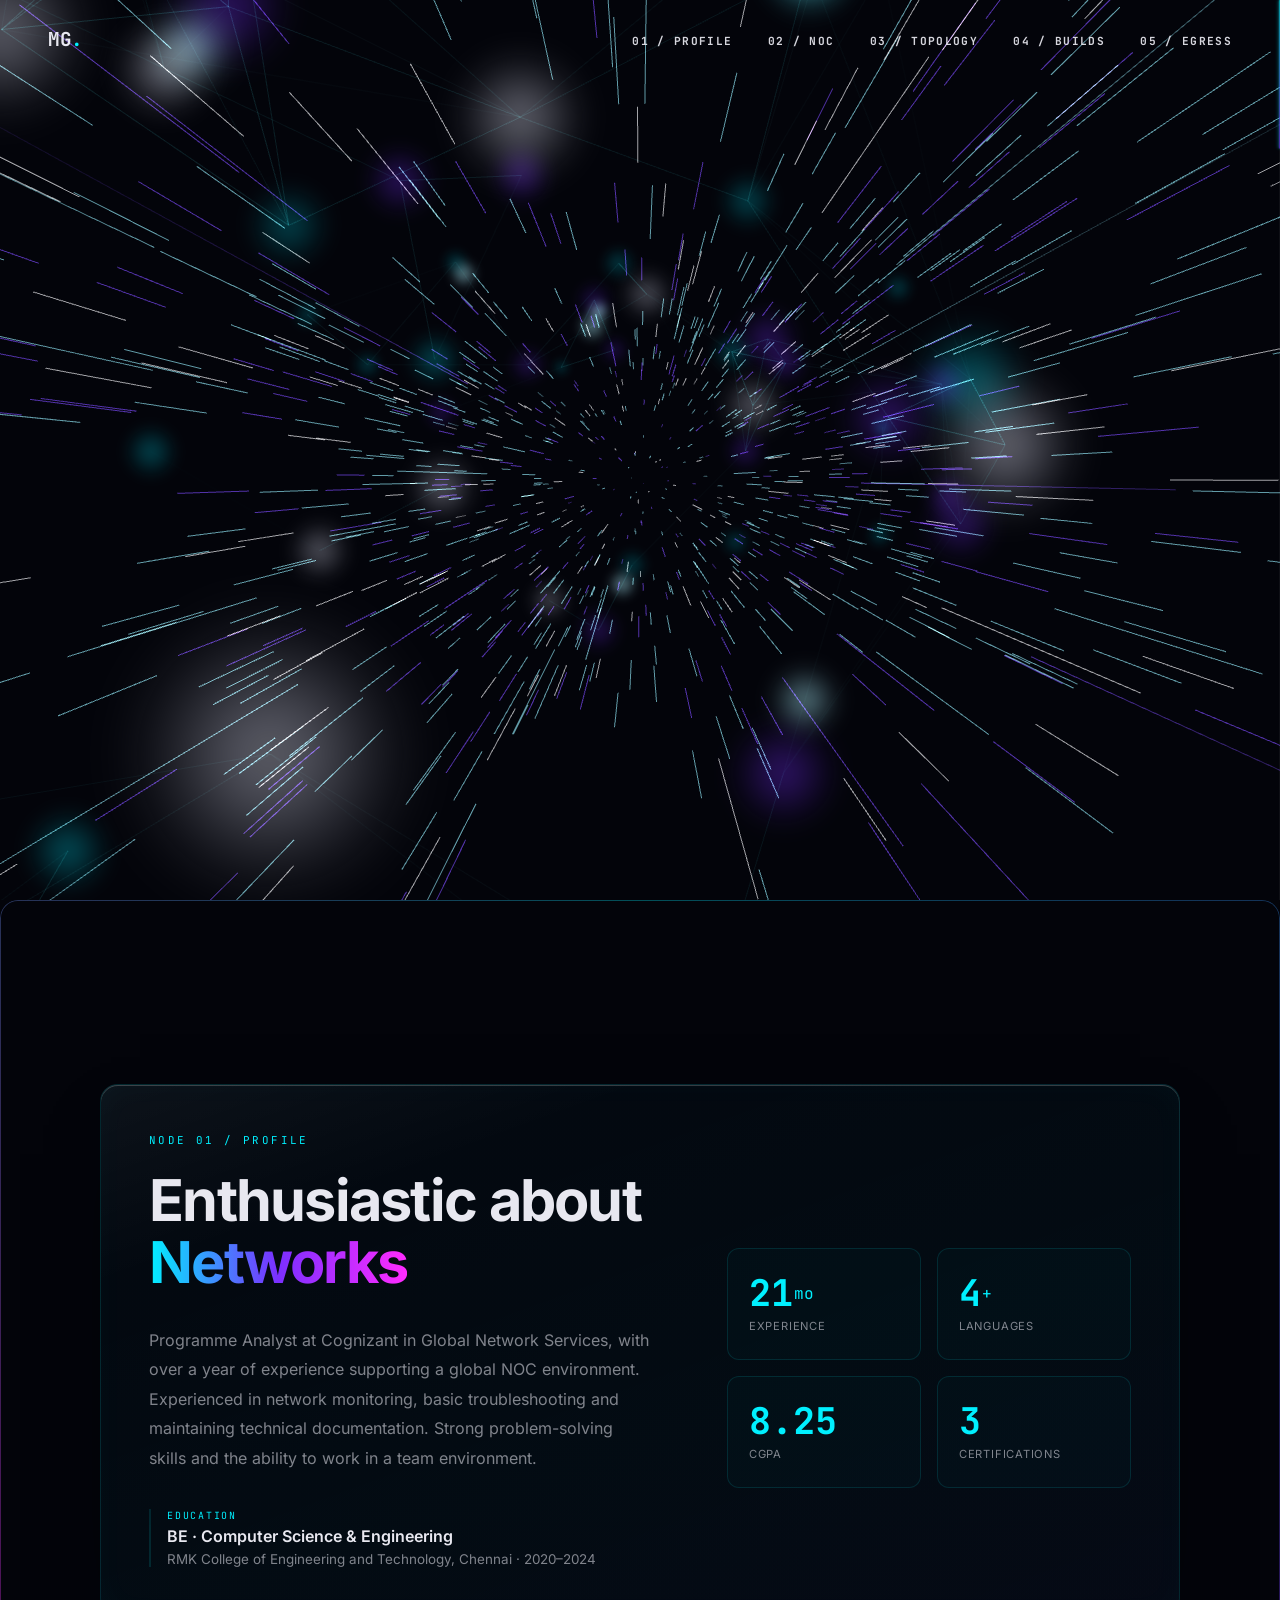
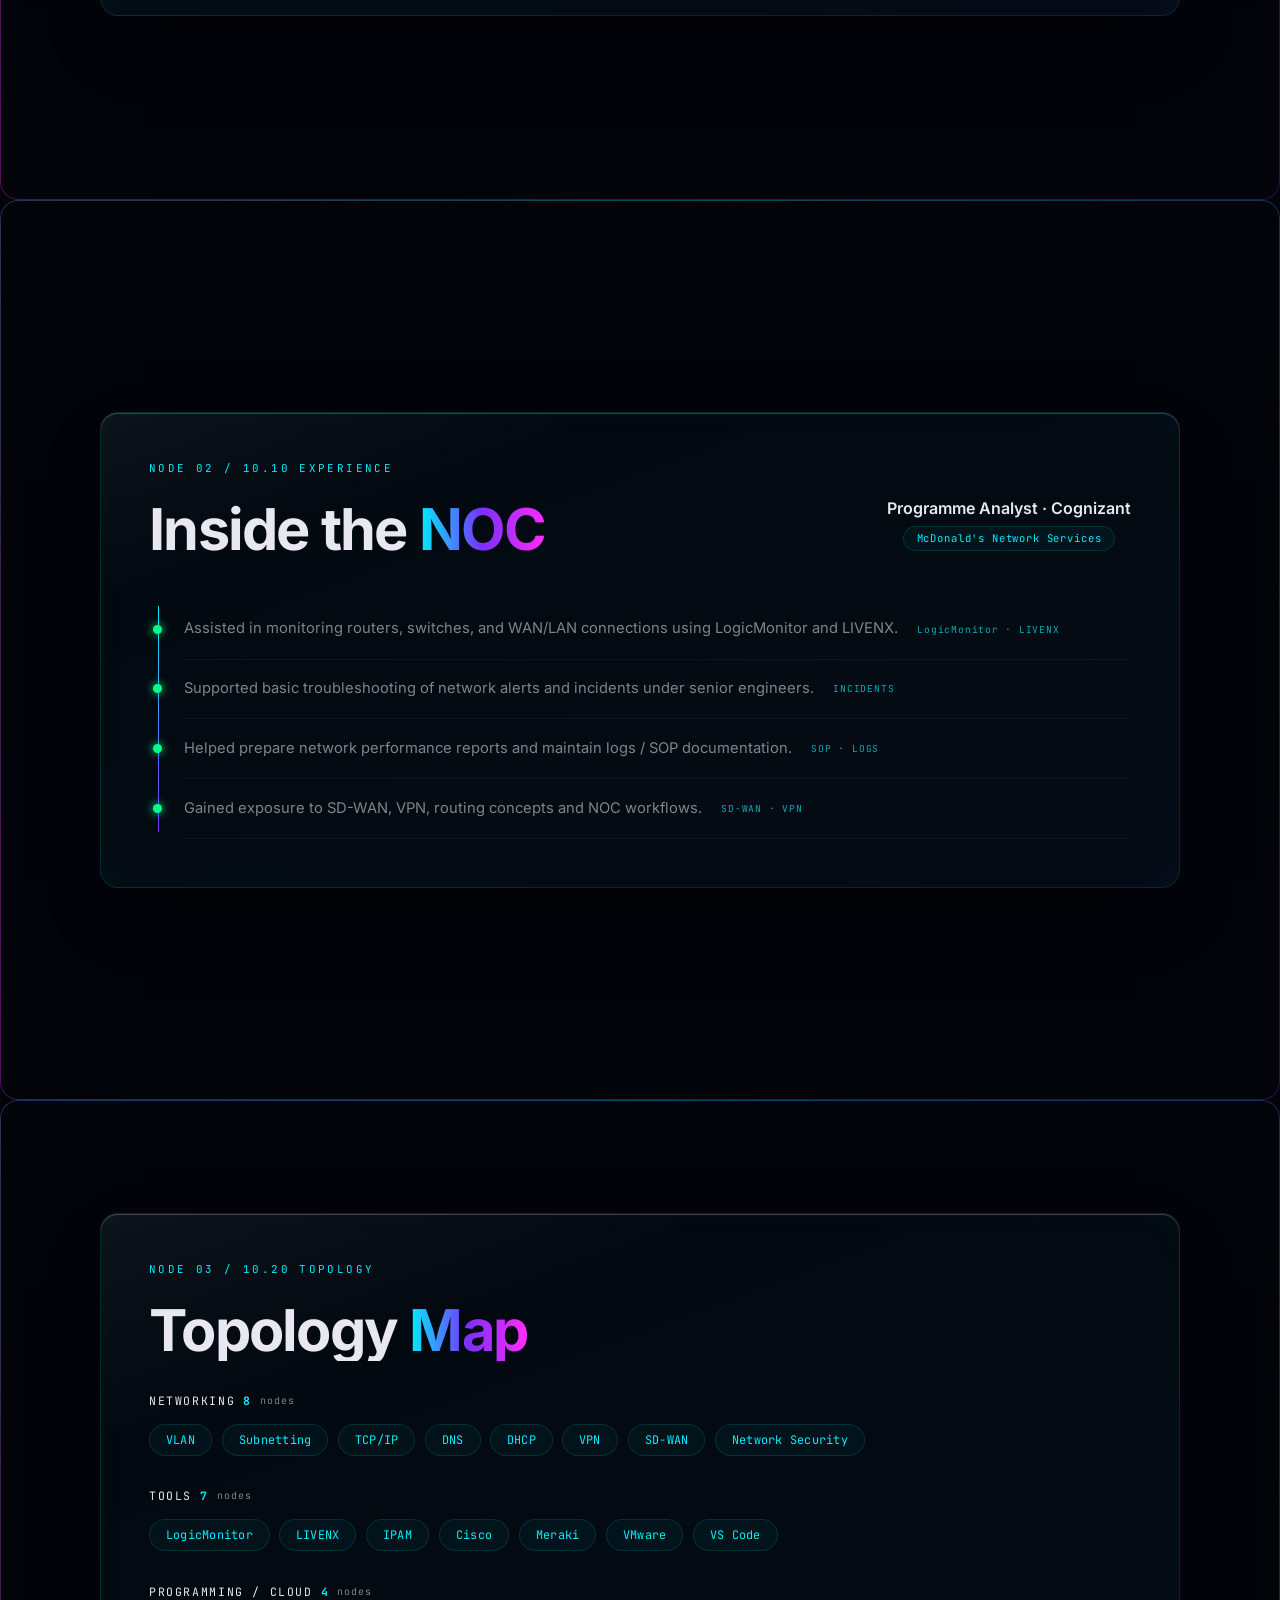
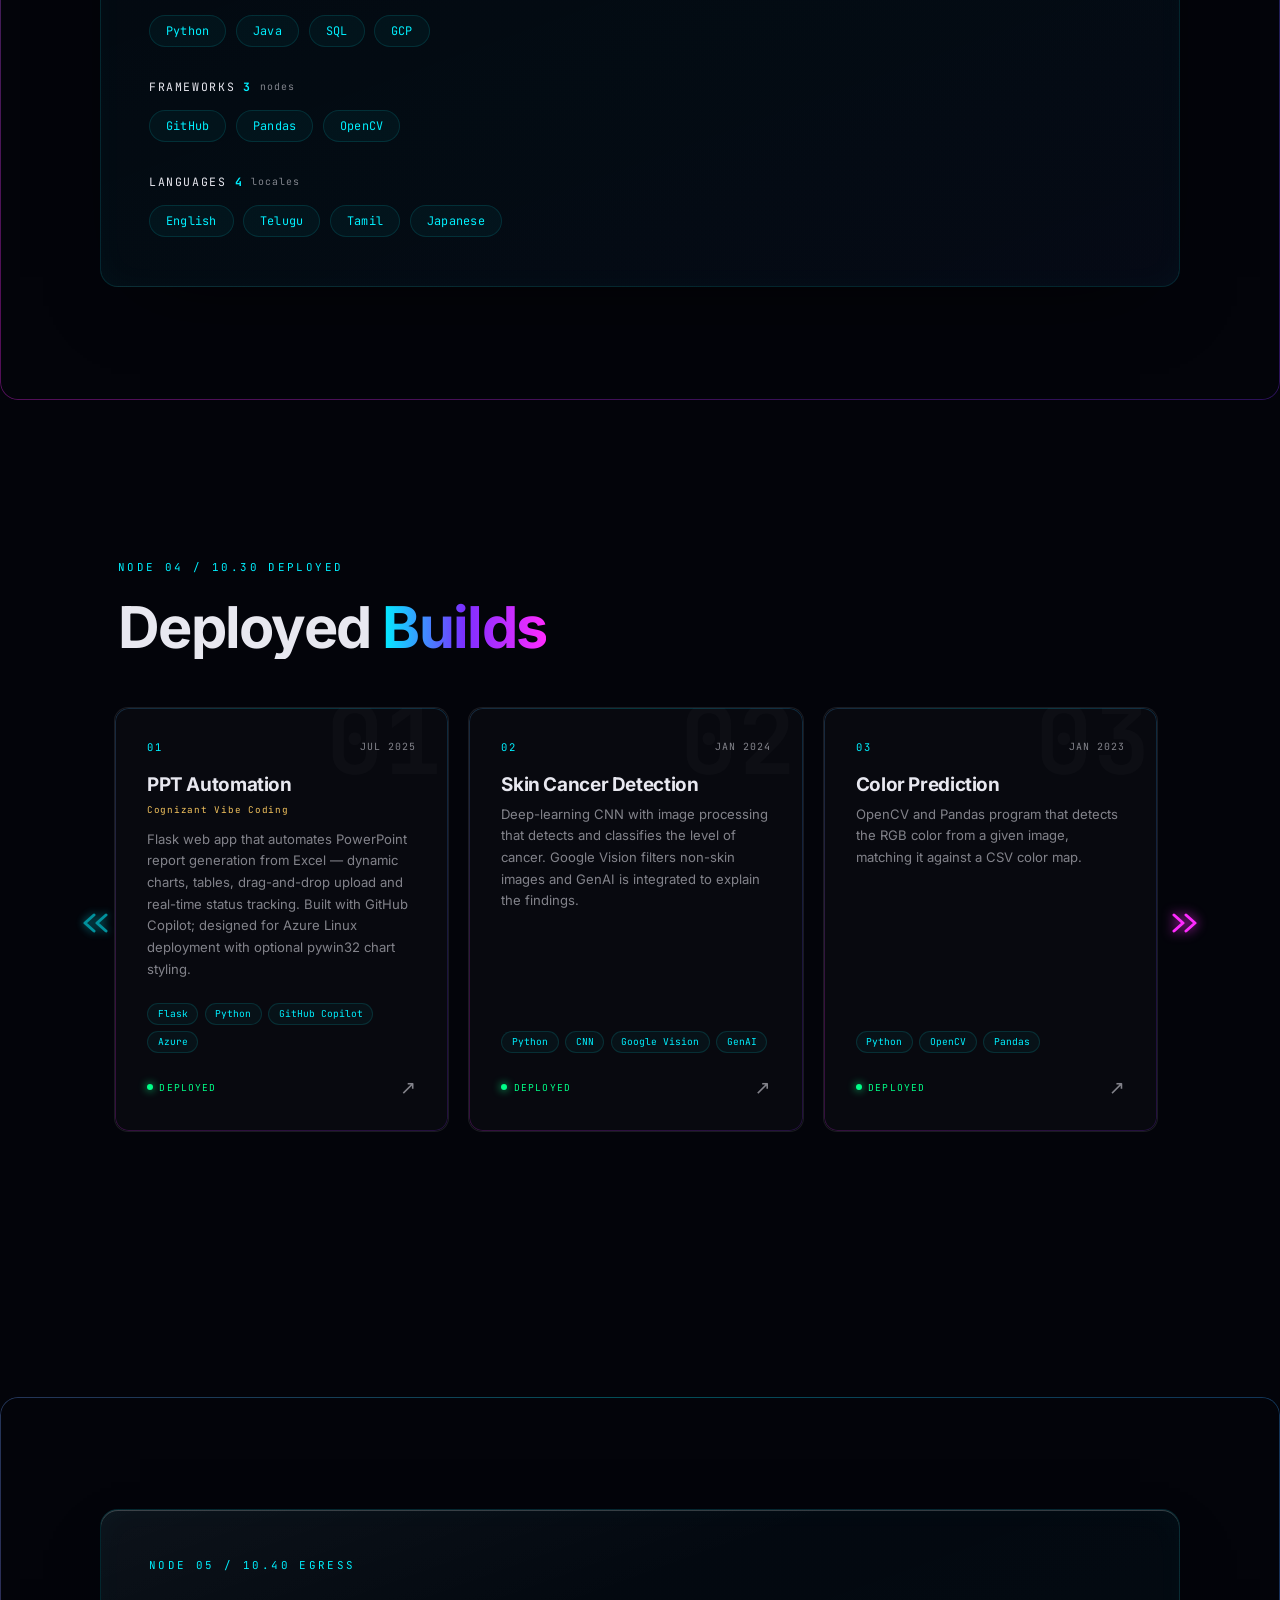
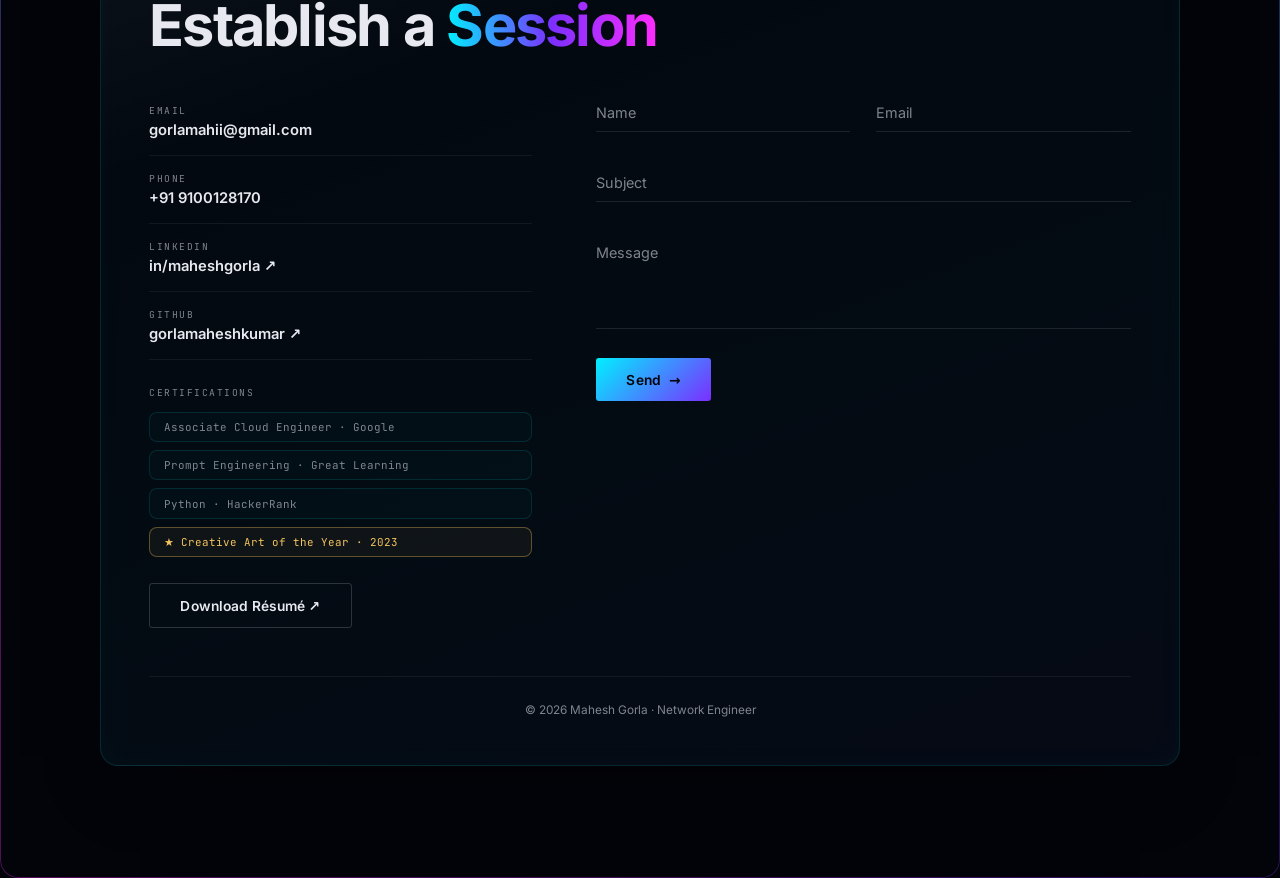
==== commit 180001aa: "Connect contact form to Google Apps Script Web App" ====
--- a/index.html
+++ b/index.html
@@ -651,7 +651,7 @@
             aria-label="Download résumé PDF (opens in new tab)">Download Résumé ↗</a>
         </div>
 
-        <form id="cf" class="r" action="https://formspree.io/f/myzgpppa" method="POST">
+        <form id="cf" class="r" action="https://script.google.com/macros/s/AKfycbxU-uJZA4x_t7w-1oqUhk3GLXb6X2E3lxXsFOXCIMkGXnXCvWh2yG9WPDAMAHbBE1Y/exec" method="POST">
           <div class="row2">
             <div class="fg"><input id="fn" name="name" type="text" placeholder=" " required /><label
                 for="fn">Name</label><i></i>
@@ -679,7 +679,7 @@
   <!-- copy toast -->
   <div id="toast"></div>
 
-  <script src="main.js?v=1.4"></script>
+  <script src="main.js?v=1.5"></script>
 </body>
 
 </html>
